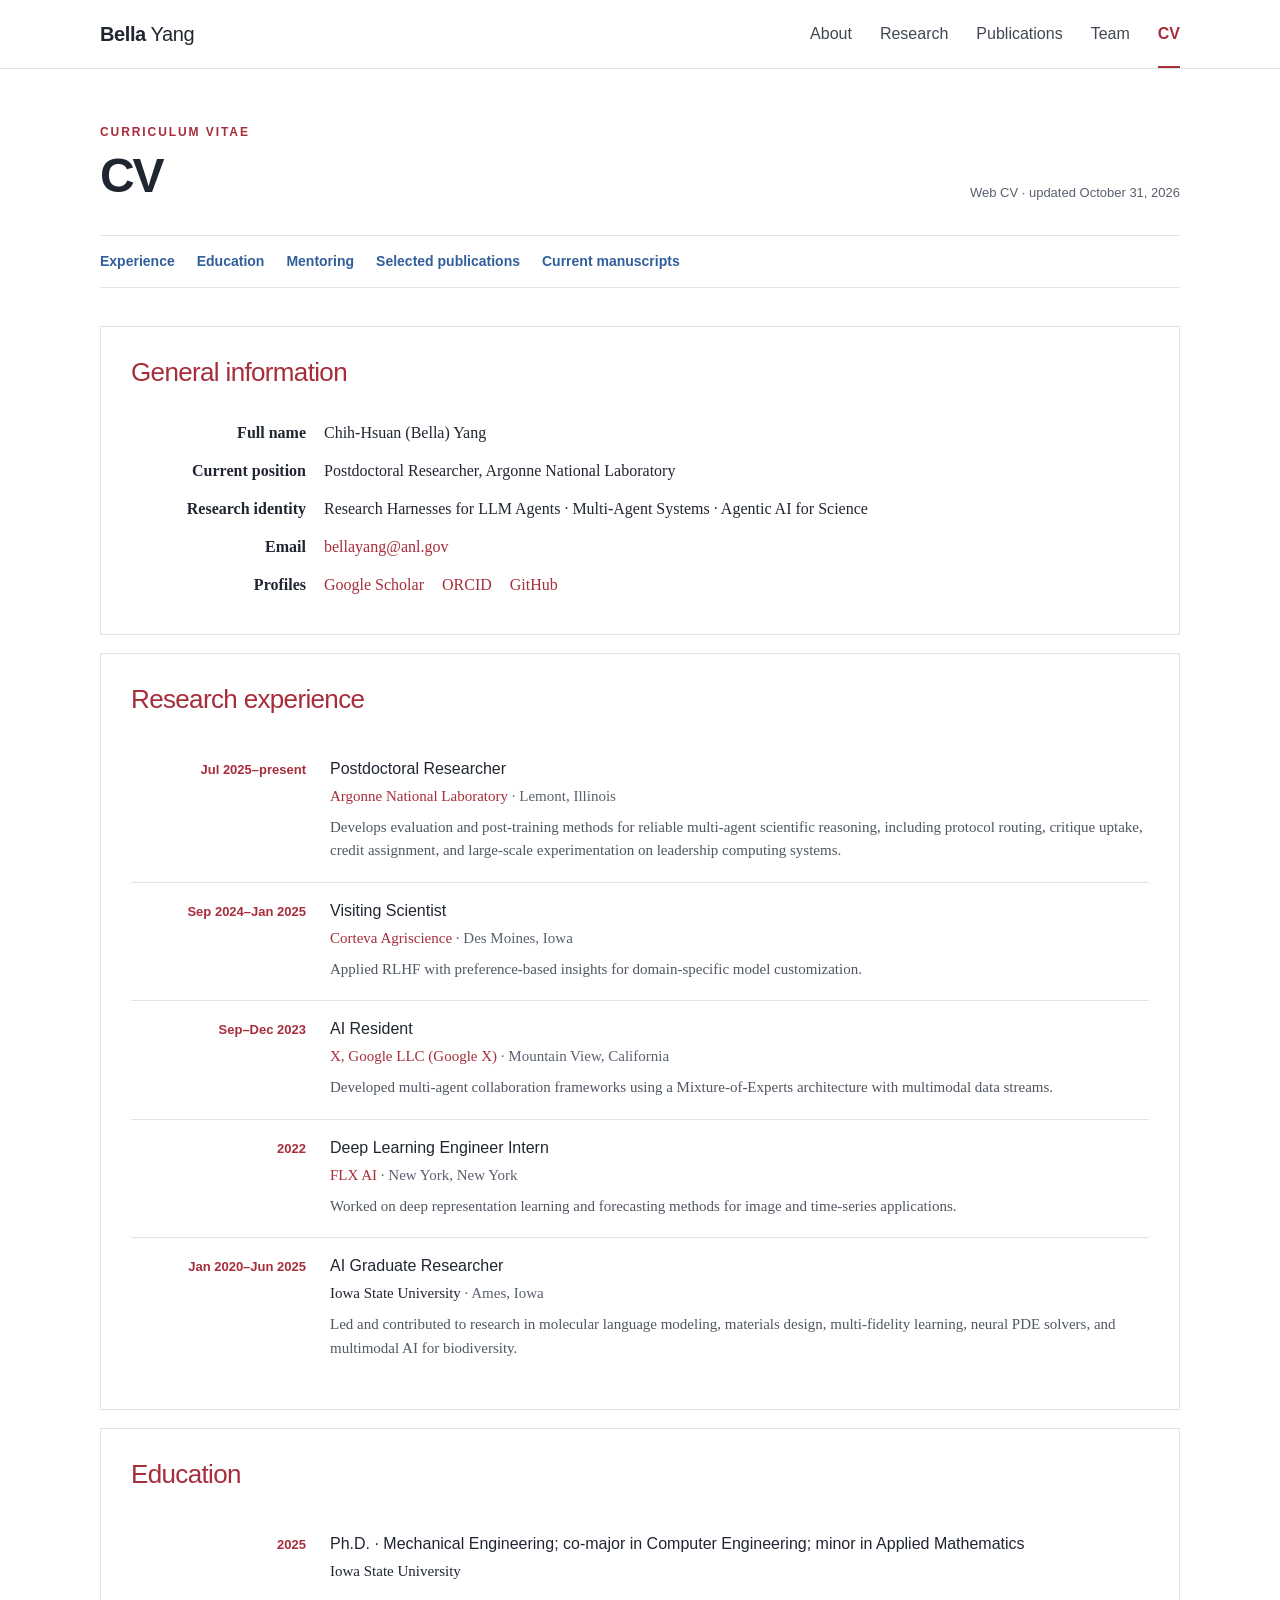
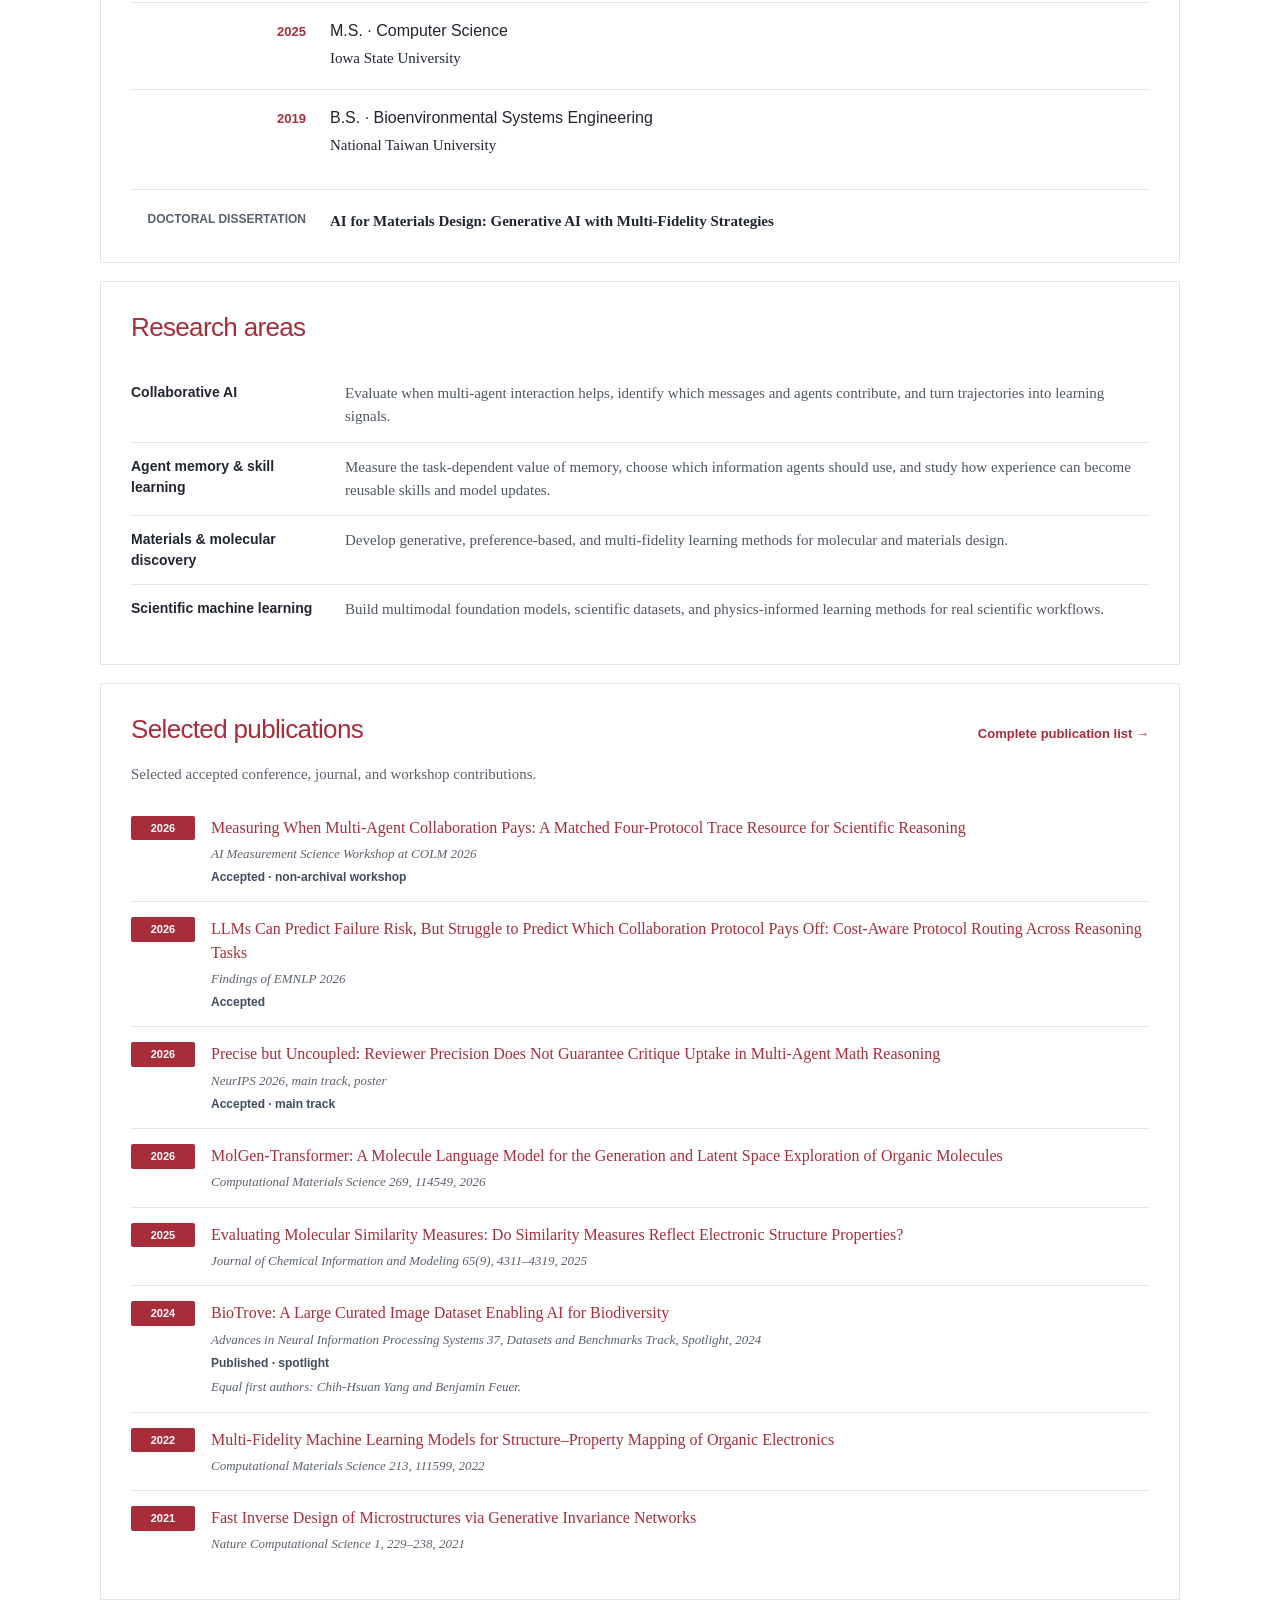
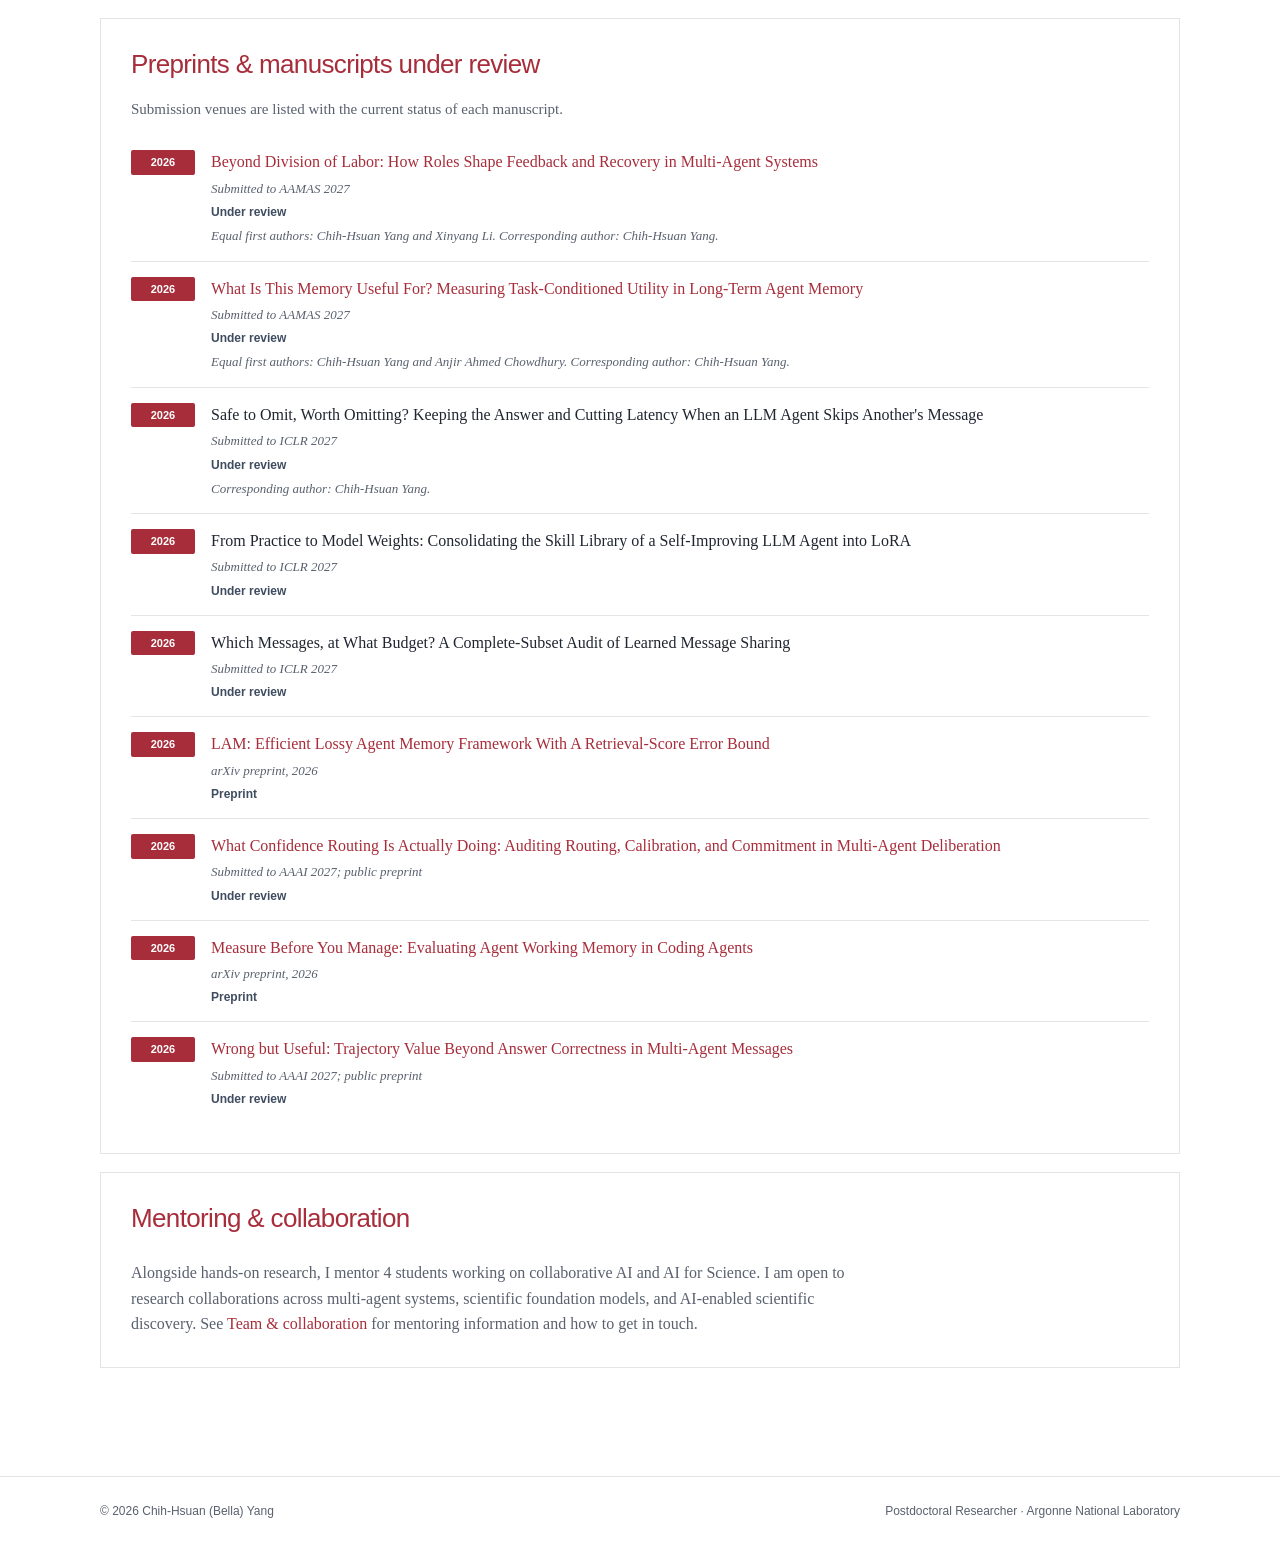
==== cv/index.html @ cc7b4452 "Publish consistent Bella Yang search identity and research summary" ====
<!DOCTYPE html><html lang="en"><head><meta charSet="utf-8"/><meta name="viewport" content="width=device-width, initial-scale=1"/><link rel="stylesheet" href="/assets/site.css"/><title>CV | Chih-Hsuan (Bella) Yang</title><meta name="description" content="Web CV for Chih-Hsuan (Bella) Yang, Postdoctoral Researcher at Argonne National Laboratory, including education, research experience, and publications."/><meta name="application-name" content="Bella Yang"/><meta name="keywords" content="Chih-Hsuan Bella Yang,Chih-Hsuan Yang,Bella Yang,Argonne National Laboratory,Argonne,multi-agent systems,AI for Science,agent evaluation,collaborative AI,AI for materials discovery,molecular language models,scientific machine learning,BioTrove,reinforcement learning"/><meta name="author" content="Chih-Hsuan (Bella) Yang"/><link rel="author" href="https://chihhsuan-yang.github.io"/><meta name="creator" content="Chih-Hsuan (Bella) Yang"/><meta name="publisher" content="Chih-Hsuan (Bella) Yang"/><meta name="category" content="Research"/><meta name="robots" content="index, follow"/><meta name="googlebot" content="index, follow, max-image-preview:large, max-snippet:-1, max-video-preview:-1"/><meta property="og:title" content="Bella Yang (Chih-Hsuan Yang) | Argonne National Laboratory"/><meta property="og:description" content="Bella Yang (Chih-Hsuan Yang): LLM-agent harnesses, multi-agent systems, and agentic AI for Science. Postdoctoral Researcher at Argonne National Laboratory. Publications, projects, and collaboration."/><meta property="og:url" content="https://chihhsuan-yang.github.io/cv/"/><meta property="og:site_name" content="Bella Yang"/><meta property="og:type" content="profile"/><meta property="og:locale" content="en_US"/><meta property="og:image" content="https://chihhsuan-yang.github.io/og.png"/><meta property="og:image:width" content="1200"/><meta property="og:image:height" content="630"/><meta property="og:image:alt" content="Chih-Hsuan (Bella) Yang, Argonne National Laboratory researcher"/><meta name="twitter:card" content="summary_large_image"/><meta name="twitter:title" content="Bella Yang (Chih-Hsuan Yang) | Argonne National Laboratory"/><meta name="twitter:description" content="Bella Yang (Chih-Hsuan Yang): LLM-agent harnesses, multi-agent systems, and agentic AI for Science. Postdoctoral Researcher at Argonne National Laboratory. Publications, projects, and collaboration."/><meta name="twitter:image" content="https://chihhsuan-yang.github.io/og.png"/><link rel="icon" href="/bella-yang-profile.jpg" sizes="600x600" type="image/jpeg"/><link rel="canonical" href="https://chihhsuan-yang.github.io/cv/"/><meta name="google-site-verification" content="qrDLqd50NeAtLPjh41xYGkPx66R3m0NOW2qwP1FVAsw"/>
</head><body><a class="skip-link" href="#main">Skip to content</a><header class="site-header"><div class="header-inner"><a href="/" class="site-name" aria-label="Bella Yang, homepage"><strong>Bella</strong> Yang</a><nav class="site-nav" aria-label="Main navigation"><a href="/">About</a><a href="/projects/">Research</a><a href="/publications/">Publications</a><a href="/team/">Team</a><a class="active" href="/cv/" aria-current="page">CV</a></nav></div><div class="accent-rule" aria-hidden="true"></div></header><main class="content-shell inner-page" id="main"><div class="page-title-row"><div><p class="page-eyebrow">Curriculum vitae</p><h1>CV</h1></div><p class="page-updated">Web CV · updated October 31, 2026</p></div><nav class="section-jump-links" aria-label="CV sections"><a href="#appointments">Experience</a><a href="#education">Education</a><a href="#mentoring-collaboration">Mentoring</a><a href="#selected-work">Selected publications</a><a href="#current-manuscripts">Current manuscripts</a></nav><section class="cv-card" aria-labelledby="general-information"><h2 id="general-information">General information</h2><dl class="info-table"><div><dt>Full name</dt><dd>Chih-Hsuan (Bella) Yang</dd></div><div><dt>Current position</dt><dd>Postdoctoral Researcher<!-- -->, <!-- -->Argonne National Laboratory</dd></div><div><dt>Research identity</dt><dd>Research Harnesses for LLM Agents · Multi-Agent Systems · Agentic AI for Science</dd></div><div><dt>Email</dt><dd><a href="mailto:bellayang@anl.gov">bellayang@anl.gov</a></dd></div><div><dt>Profiles</dt><dd class="inline-profile-links"><a href="https://scholar.google.com/citations?user=s7RDC3YAAAAJ" target="_blank" rel="me noreferrer">Google Scholar</a><a href="https://orcid.org/0000-0003-4841-1135" target="_blank" rel="me noreferrer">ORCID</a><a href="https://github.com/ChihHsuan-Yang" target="_blank" rel="me noreferrer">GitHub</a></dd></div></dl></section><section class="cv-card" aria-labelledby="appointments"><h2 id="appointments">Research experience</h2><ol class="cv-timeline"><li><div class="timeline-period">Jul 2025–present</div><div><h3>Postdoctoral Researcher</h3><p class="timeline-organization"><a href="https://intro-hpc-bootcamp.alcf.anl.gov/program/program-details/facilitators-and-speakers" target="_blank" rel="noreferrer">Argonne National Laboratory</a><span> · <!-- -->Lemont, Illinois</span></p><p>Develops evaluation and post-training methods for reliable multi-agent scientific reasoning, including protocol routing, critique uptake, credit assignment, and large-scale experimentation on leadership computing systems.</p></div></li><li><div class="timeline-period">Sep 2024–Jan 2025</div><div><h3>Visiting Scientist</h3><p class="timeline-organization"><a href="https://www.alcf.anl.gov/events/bridging-foundational-ai-cross-disciplinary-innovation-molecular-discovery-biodiversity" target="_blank" rel="noreferrer">Corteva Agriscience</a><span> · <!-- -->Des Moines, Iowa</span></p><p>Applied RLHF with preference-based insights for domain-specific model customization.</p></div></li><li><div class="timeline-period">Sep–Dec 2023</div><div><h3>AI Resident</h3><p class="timeline-organization"><a href="https://www.alcf.anl.gov/events/bridging-foundational-ai-cross-disciplinary-innovation-molecular-discovery-biodiversity" target="_blank" rel="noreferrer">X, Google LLC (Google X)</a><span> · <!-- -->Mountain View, California</span></p><p>Developed multi-agent collaboration frameworks using a Mixture-of-Experts architecture with multimodal data streams.</p></div></li><li><div class="timeline-period">2022</div><div><h3>Deep Learning Engineer Intern</h3><p class="timeline-organization"><a href="https://flxai.com/about-flx-ai/chih-hsuan-yang/" target="_blank" rel="noreferrer">FLX AI</a><span> · <!-- -->New York, New York</span></p><p>Worked on deep representation learning and forecasting methods for image and time-series applications.</p></div></li><li><div class="timeline-period">Jan 2020–Jun 2025</div><div><h3>AI Graduate Researcher</h3><p class="timeline-organization">Iowa State University<span> · <!-- -->Ames, Iowa</span></p><p>Led and contributed to research in molecular language modeling, materials design, multi-fidelity learning, neural PDE solvers, and multimodal AI for biodiversity.</p></div></li></ol></section><section class="cv-card" aria-labelledby="education"><h2 id="education">Education</h2><ol class="education-list"><li><span class="education-year">2025</span><div><h3>Ph.D.<!-- --> · <!-- -->Mechanical Engineering; co-major in Computer Engineering; minor in Applied Mathematics</h3><p>Iowa State University</p></div></li><li><span class="education-year">2025</span><div><h3>M.S.<!-- --> · <!-- -->Computer Science</h3><p>Iowa State University</p></div></li><li><span class="education-year">2019</span><div><h3>B.S.<!-- --> · <!-- -->Bioenvironmental Systems Engineering</h3><p>National Taiwan University</p></div></li></ol><div class="dissertation-note"><span>Doctoral dissertation</span><strong>AI for Materials Design: Generative AI with Multi-Fidelity Strategies</strong></div></section><section class="cv-card" aria-labelledby="research-areas"><h2 id="research-areas">Research areas</h2><ul class="cv-topic-list"><li><strong>Collaborative AI</strong><span>Evaluate when multi-agent interaction helps, identify which messages and agents contribute, and turn trajectories into learning signals.</span></li><li><strong>Agent memory &amp; skill learning</strong><span>Measure the task-dependent value of memory, choose which information agents should use, and study how experience can become reusable skills and model updates.</span></li><li><strong>Materials &amp; molecular discovery</strong><span>Develop generative, preference-based, and multi-fidelity learning methods for molecular and materials design.</span></li><li><strong>Scientific machine learning</strong><span>Build multimodal foundation models, scientific datasets, and physics-informed learning methods for real scientific workflows.</span></li></ul></section><section class="cv-card" aria-labelledby="selected-work"><div class="cv-heading-row"><h2 id="selected-work">Selected publications</h2><a href="/publications/">Complete publication list →</a></div><p class="cv-section-intro">Selected accepted conference, journal, and workshop contributions.</p><ol class="cv-publication-list"><li><span class="cv-year">2026</span><div><a href="https://openreview.net/forum?id=ofsAhzrSbg" target="_blank" rel="noreferrer">Measuring When Multi-Agent Collaboration Pays: A Matched Four-Protocol Trace Resource for Scientific Reasoning</a><span>AI Measurement Science Workshop at COLM 2026</span><span class="cv-publication-status">Accepted · non-archival workshop</span></div></li><li><span class="cv-year">2026</span><div><a href="https://aclanthology.org/2026.findings-emnlp.1275/" target="_blank" rel="noreferrer">LLMs Can Predict Failure Risk, But Struggle to Predict Which Collaboration Protocol Pays Off: Cost-Aware Protocol Routing Across Reasoning Tasks</a><span>Findings of EMNLP 2026</span><span class="cv-publication-status">Accepted</span></div></li><li><span class="cv-year">2026</span><div><a href="https://neurips.cc/virtual/2026/poster/152264" target="_blank" rel="noreferrer">Precise but Uncoupled: Reviewer Precision Does Not Guarantee Critique Uptake in Multi-Agent Math Reasoning</a><span>NeurIPS 2026, main track, poster</span><span class="cv-publication-status">Accepted · main track</span></div></li><li><span class="cv-year">2026</span><div><a href="https://doi.org/10.1016/j.commatsci.2026.114549" target="_blank" rel="noreferrer">MolGen-Transformer: A Molecule Language Model for the Generation and Latent Space Exploration of Organic Molecules</a><span>Computational Materials Science 269, 114549, 2026</span></div></li><li><span class="cv-year">2025</span><div><a href="https://doi.org/10.1021/acs.jcim.5c00175" target="_blank" rel="noreferrer">Evaluating Molecular Similarity Measures: Do Similarity Measures Reflect Electronic Structure Properties?</a><span>Journal of Chemical Information and Modeling 65(9), 4311–4319, 2025</span></div></li><li><span class="cv-year">2024</span><div><a href="https://proceedings.neurips.cc/paper_files/paper/2024/hash/b92854f80ba4feefb973959b259dbc2c-Abstract-Datasets_and_Benchmarks_Track.html" target="_blank" rel="noreferrer">BioTrove: A Large Curated Image Dataset Enabling AI for Biodiversity</a><span>Advances in Neural Information Processing Systems 37, Datasets and Benchmarks Track, Spotlight, 2024</span><span class="cv-publication-status">Published · spotlight</span><span>Equal first authors: Chih-Hsuan Yang and Benjamin Feuer.</span></div></li><li><span class="cv-year">2022</span><div><a href="https://doi.org/10.1016/j.commatsci.2022.111599" target="_blank" rel="noreferrer">Multi-Fidelity Machine Learning Models for Structure–Property Mapping of Organic Electronics</a><span>Computational Materials Science 213, 111599, 2022</span></div></li><li><span class="cv-year">2021</span><div><a href="https://doi.org/10.1038/s43588-021-00045-8" target="_blank" rel="noreferrer">Fast Inverse Design of Microstructures via Generative Invariance Networks</a><span>Nature Computational Science 1, 229–238, 2021</span></div></li></ol></section><section class="cv-card" aria-labelledby="current-manuscripts"><h2 id="current-manuscripts">Preprints &amp; manuscripts under review</h2><p class="cv-section-intro">Submission venues are listed with the current status of each manuscript.</p><ol class="cv-publication-list"><li><span class="cv-year">2026</span><div><a href="https://chihhsuan-yang.github.io/AAMAS2027-AgentProtocols/" target="_blank" rel="noreferrer">Beyond Division of Labor: How Roles Shape Feedback and Recovery in Multi-Agent Systems</a><span>Submitted to AAMAS 2027</span><span class="cv-publication-status">Under review</span><span>Equal first authors: Chih-Hsuan Yang and Xinyang Li. Corresponding author: Chih-Hsuan Yang.</span></div></li><li><span class="cv-year">2026</span><div><a href="https://chihhsuan-yang.github.io/AAMAS2027-ConditionalMemory/" target="_blank" rel="noreferrer">What Is This Memory Useful For? Measuring Task-Conditioned Utility in Long-Term Agent Memory</a><span>Submitted to AAMAS 2027</span><span class="cv-publication-status">Under review</span><span>Equal first authors: Chih-Hsuan Yang and Anjir Ahmed Chowdhury. Corresponding author: Chih-Hsuan Yang.</span></div></li><li><span class="cv-year">2026</span><div><p class="cv-publication-title">Safe to Omit, Worth Omitting? Keeping the Answer and Cutting Latency When an LLM Agent Skips Another&#x27;s Message</p><span>Submitted to ICLR 2027</span><span class="cv-publication-status">Under review</span><span>Corresponding author: Chih-Hsuan Yang.</span></div></li><li><span class="cv-year">2026</span><div><p class="cv-publication-title">From Practice to Model Weights: Consolidating the Skill Library of a Self-Improving LLM Agent into LoRA</p><span>Submitted to ICLR 2027</span><span class="cv-publication-status">Under review</span></div></li><li><span class="cv-year">2026</span><div><p class="cv-publication-title">Which Messages, at What Budget? A Complete-Subset Audit of Learned Message Sharing</p><span>Submitted to ICLR 2027</span><span class="cv-publication-status">Under review</span></div></li><li><span class="cv-year">2026</span><div><a href="https://arxiv.org/abs/2609.32256" target="_blank" rel="noreferrer">LAM: Efficient Lossy Agent Memory Framework With A Retrieval-Score Error Bound</a><span>arXiv preprint, 2026</span><span class="cv-publication-status">Preprint</span></div></li><li><span class="cv-year">2026</span><div><a href="https://arxiv.org/abs/2609.27822" target="_blank" rel="noreferrer">What Confidence Routing Is Actually Doing: Auditing Routing, Calibration, and Commitment in Multi-Agent Deliberation</a><span>Submitted to AAAI 2027; public preprint</span><span class="cv-publication-status">Under review</span></div></li><li><span class="cv-year">2026</span><div><a href="https://arxiv.org/abs/2608.31057" target="_blank" rel="noreferrer">Measure Before You Manage: Evaluating Agent Working Memory in Coding Agents</a><span>arXiv preprint, 2026</span><span class="cv-publication-status">Preprint</span></div></li><li><span class="cv-year">2026</span><div><a href="https://chihhsuan-yang.github.io/AAAI_Wrong-but-Useful/" target="_blank" rel="noreferrer">Wrong but Useful: Trajectory Value Beyond Answer Correctness in Multi-Agent Messages</a><span>Submitted to AAAI 2027; public preprint</span><span class="cv-publication-status">Under review</span></div></li></ol></section><section class="cv-card cv-note" aria-labelledby="mentoring-collaboration"><h2 id="mentoring-collaboration">Mentoring &amp; collaboration</h2><p>Alongside hands-on research, I mentor <!-- -->4<!-- --> students working on collaborative AI and AI for Science. I am open to research collaborations across multi-agent systems, scientific foundation models, and AI-enabled scientific discovery. See <a href="/team/">Team &amp; collaboration</a> for mentoring information and how to get in touch.</p></section></main><footer class="site-footer"><div class="footer-inner"><span>© 2026 <!-- -->Chih-Hsuan (Bella) Yang</span><span>Postdoctoral Researcher<!-- --> · <!-- -->Argonne National Laboratory</span></div></footer></body></html>
---- assets/site.css ----
/*! tailwindcss v4.2.1 | MIT License | https://tailwindcss.com */
@layer properties{@supports (((-webkit-hyphens:none)) and (not (margin-trim:inline))) or ((-moz-orient:inline) and (not (color:rgb(from red r g b)))){*,:before,:after{--tw-rotate-x:initial;--tw-rotate-y:initial;--tw-rotate-z:initial;--tw-skew-x:initial;--tw-skew-y:initial}::backdrop{--tw-rotate-x:initial;--tw-rotate-y:initial;--tw-rotate-z:initial;--tw-skew-x:initial;--tw-skew-y:initial}}}@layer theme{:root,:host{--font-sans:ui-sans-serif, system-ui, sans-serif, "Apple Color Emoji", "Segoe UI Emoji", "Segoe UI Symbol", "Noto Color Emoji";--font-mono:ui-monospace, SFMono-Regular, Menlo, Monaco, Consolas, "Liberation Mono", "Courier New", monospace;--spacing:.25rem;--default-font-family:var(--font-sans);--default-mono-font-family:var(--font-mono)}}@layer base{*,:after,:before{box-sizing:border-box;border:0 solid;margin:0;padding:0}::backdrop{box-sizing:border-box;border:0 solid;margin:0;padding:0}::file-selector-button{box-sizing:border-box;border:0 solid;margin:0;padding:0}html,:host{-webkit-text-size-adjust:100%;tab-size:4;line-height:1.5;font-family:var(--default-font-family,ui-sans-serif, system-ui, sans-serif, "Apple Color Emoji", "Segoe UI Emoji", "Segoe UI Symbol", "Noto Color Emoji");font-feature-settings:var(--default-font-feature-settings,normal);font-variation-settings:var(--default-font-variation-settings,normal);-webkit-tap-highlight-color:transparent}hr{height:0;color:inherit;border-top-width:1px}abbr:where([title]){-webkit-text-decoration:underline dotted;text-decoration:underline dotted}h1,h2,h3,h4,h5,h6{font-size:inherit;font-weight:inherit}a{color:inherit;-webkit-text-decoration:inherit;-webkit-text-decoration:inherit;-webkit-text-decoration:inherit;-webkit-text-decoration:inherit;text-decoration:inherit}b,strong{font-weight:bolder}code,kbd,samp,pre{font-family:var(--default-mono-font-family,ui-monospace, SFMono-Regular, Menlo, Monaco, Consolas, "Liberation Mono", "Courier New", monospace);font-feature-settings:var(--default-mono-font-feature-settings,normal);font-variation-settings:var(--default-mono-font-variation-settings,normal);font-size:1em}small{font-size:80%}sub,sup{vertical-align:baseline;font-size:75%;line-height:0;position:relative}sub{bottom:-.25em}sup{top:-.5em}table{text-indent:0;border-color:inherit;border-collapse:collapse}:-moz-focusring{outline:auto}progress{vertical-align:baseline}summary{display:list-item}ol,ul,menu{list-style:none}img,svg,video,canvas,audio,iframe,embed,object{vertical-align:middle;display:block}img,video{max-width:100%;height:auto}button,input,select,optgroup,textarea{font:inherit;font-feature-settings:inherit;font-variation-settings:inherit;letter-spacing:inherit;color:inherit;opacity:1;background-color:#0000;border-radius:0}::file-selector-button{font:inherit;font-feature-settings:inherit;font-variation-settings:inherit;letter-spacing:inherit;color:inherit;opacity:1;background-color:#0000;border-radius:0}:where(select:is([multiple],[size])) optgroup{font-weight:bolder}:where(select:is([multiple],[size])) optgroup option{padding-inline-start:20px}::file-selector-button{margin-inline-end:4px}::placeholder{opacity:1}@supports (not ((-webkit-appearance:-apple-pay-button))) or (contain-intrinsic-size:1px){::placeholder{color:currentColor}@supports (color:color-mix(in lab, red, red)){::placeholder{color:color-mix(in oklab, currentcolor 50%, transparent)}}}textarea{resize:vertical}::-webkit-search-decoration{-webkit-appearance:none}::-webkit-date-and-time-value{min-height:1lh;text-align:inherit}::-webkit-datetime-edit{display:inline-flex}::-webkit-datetime-edit-fields-wrapper{padding:0}::-webkit-datetime-edit{padding-block:0}::-webkit-datetime-edit-year-field{padding-block:0}::-webkit-datetime-edit-month-field{padding-block:0}::-webkit-datetime-edit-day-field{padding-block:0}::-webkit-datetime-edit-hour-field{padding-block:0}::-webkit-datetime-edit-minute-field{padding-block:0}::-webkit-datetime-edit-second-field{padding-block:0}::-webkit-datetime-edit-millisecond-field{padding-block:0}::-webkit-datetime-edit-meridiem-field{padding-block:0}::-webkit-calendar-picker-indicator{line-height:1}:-moz-ui-invalid{box-shadow:none}button,input:where([type=button],[type=reset],[type=submit]){-webkit-appearance:button;appearance:button}::file-selector-button{-webkit-appearance:button;appearance:button}::-webkit-inner-spin-button{height:auto}::-webkit-outer-spin-button{height:auto}[hidden]:where(:not([hidden=until-found])){display:none!important}}@layer components;@layer utilities{.visible{visibility:visible}.absolute{position:absolute}.static{position:static}.start{inset-inline-start:var(--spacing)}.table{display:table}.transform{transform:var(--tw-rotate-x,) var(--tw-rotate-y,) var(--tw-rotate-z,) var(--tw-skew-x,) var(--tw-skew-y,)}}:root{--background:#fff;--surface:#fff;--ink:#202631;--muted:#59616e;--accent:#a72d3a;--accent-dark:#81222d;--soft-accent:#f5e9ea;--line:#e3e4e6;--soft:#f4f5f6;--blue:#315f9b;--shadow:0 3px 14px #1c232c17;--content:min(1080px, calc(100vw - 64px))}*{box-sizing:border-box}html{scroll-behavior:smooth;min-height:100%;scroll-padding-top:96px}body{background:var(--background);min-height:100%;color:var(--ink);-webkit-font-smoothing:antialiased;margin:0;font-family:Inter,ui-sans-serif,-apple-system,BlinkMacSystemFont,Segoe UI,sans-serif}body::selection{background:var(--soft-accent);color:var(--accent-dark)}a{color:inherit;text-decoration:none}a:focus-visible{outline:2px solid var(--accent);outline-offset:4px}.skip-link{z-index:100;background:var(--ink);color:#fff;padding:9px 13px;position:fixed;top:8px;left:8px;transform:translateY(-150%)}.skip-link:focus{transform:translateY(0)}.content-shell,.header-inner,.footer-inner{width:var(--content);margin-left:auto;margin-right:auto}.site-header{z-index:40;border-bottom:1px solid var(--line);-webkit-backdrop-filter:blur(14px);backdrop-filter:blur(14px);background:#fffffff5;position:sticky;top:0}.header-inner{justify-content:space-between;align-items:center;gap:30px;min-height:68px;display:flex}.site-name{letter-spacing:-.02em;flex:none;font-size:20px}.site-name strong{font-weight:800}.site-nav{align-self:stretch;align-items:stretch;gap:28px;display:flex}.site-nav a{color:#414752;align-items:center;font-family:inherit;font-size:16px;display:flex;position:relative}.site-nav a:after{background:var(--accent);content:"";height:2px;transition:transform .16s;position:absolute;bottom:0;left:0;right:0;transform:scaleX(0)}.site-nav a:hover,.site-nav a.active{color:var(--accent)}.site-nav a.active{font-weight:700}.site-nav a:hover:after,.site-nav a.active:after{transform:scaleX(1)}.accent-rule{display:none}.about-page{padding-top:44px;padding-bottom:90px}.profile-intro{text-align:center;flex-direction:column;align-items:center;display:flex}.profile-photo{object-fit:cover;object-position:50% 56%;border:7px solid #fff;border-radius:50%;width:250px;height:250px;box-shadow:0 2px 13px #1c232c2e}.profile-intro h1{letter-spacing:-.045em;margin:24px 0 0;font-size:clamp(34px,5vw,50px);font-weight:780;line-height:1.05}.profile-role{color:var(--muted);letter-spacing:.02em;margin:17px 0 0;font-size:17px}.profile-role a{color:var(--blue);font-weight:650}.profile-role a:hover{color:var(--accent);text-decoration:underline}.profile-field{color:var(--muted);margin:6px 0 0;font-size:17px}.profile-links{flex-wrap:wrap;justify-content:center;gap:9px;margin-top:22px;display:flex}.profile-links a,.project-links a,.publication-actions a{color:var(--blue);background:#fff;border:1px solid #cfd2d6;border-radius:3px;padding:6px 10px;font-size:12px;font-weight:700;transition:border-color .16s,background .16s,color .16s}.profile-links a:hover,.project-links a:hover,.publication-actions a:hover{border-color:var(--accent);background:var(--accent);color:#fff}.academic-prose{max-width:820px;margin:48px auto 0;font-family:Georgia,Times New Roman,serif;font-size:18px;line-height:1.68}.academic-prose h2,.home-section h2{letter-spacing:-.025em;margin:0 0 18px;font-family:Inter,ui-sans-serif,sans-serif;font-size:27px;font-weight:450}.academic-prose p{text-align:justify;margin:0 0 18px}.academic-prose a,.section-link,.cv-card a{color:var(--accent)}.academic-prose a:hover,.section-link:hover,.cv-card a:hover{text-decoration:underline}.home-section{max-width:820px;margin:58px auto 0}.selected-work-grid{grid-template-columns:repeat(3,minmax(0,1fr));gap:16px;margin-top:22px;display:grid}.selected-work-card{border:1px solid var(--line);border-top:2px solid var(--accent);background:var(--surface);border-radius:3px;flex-direction:column;padding:20px;display:flex}.selected-work-card .selected-work-status{color:var(--accent-dark);margin:0 0 12px;font-size:12px;font-weight:750;line-height:1.5}.selected-work-card h3{letter-spacing:-.02em;margin:0 0 12px;font-size:20px;font-weight:550;line-height:1.3}.selected-work-card>p:not(.selected-work-status){color:var(--muted);margin:0 0 20px;font-family:Georgia,Times New Roman,serif;font-size:15px;line-height:1.55}.selected-work-card>.section-link{align-self:flex-start;margin-top:auto}.section-title-row{border-bottom:1px solid var(--line);justify-content:space-between;align-items:baseline;gap:22px;display:flex}.section-title-row h2{margin-bottom:12px}.section-link{flex:none;font-size:13px;font-weight:700}.focus-list{gap:0;display:grid}.focus-item{border-bottom:1px solid var(--line);grid-template-columns:54px 1fr;gap:20px;padding:24px 0;display:grid}.focus-number{color:var(--accent);font-family:Georgia,Times New Roman,serif;font-size:14px;font-style:italic}.focus-item h3{margin:0 0 8px;font-size:18px;font-weight:700}.focus-item p{color:var(--muted);margin:0;font-family:Georgia,Times New Roman,serif;font-size:16px;line-height:1.55}.news-list article{border-bottom:1px solid var(--line);grid-template-columns:104px 1fr;gap:24px;padding:18px 0;display:grid}.news-list time{color:var(--accent);font-size:13px;font-weight:700}.news-list p{margin:0;font-family:Georgia,Times New Roman,serif;font-size:16px;line-height:1.55}.path-grid{border:1px solid var(--line);background:var(--line);grid-template-columns:repeat(3,1fr);gap:1px;margin-top:20px;display:grid}.path-grid article{background:#fff;min-height:142px;padding:20px}.path-grid time{color:var(--accent);font-size:11px;font-weight:800}.path-grid h3{margin:22px 0 5px;font-size:16px}.path-grid p,.education-summary{color:var(--muted);margin:0;font-family:Georgia,Times New Roman,serif;font-size:14px;line-height:1.5}.education-summary{border:1px solid var(--line);border-top:0;padding:16px 18px}.collaboration-callout{border-left:4px solid var(--accent);background:var(--soft);padding:26px 30px}.collaboration-callout h2{margin-bottom:12px}.collaboration-callout>p:not(.page-eyebrow){color:#424a55;margin:0;font-family:Georgia,Times New Roman,serif;font-size:16px;line-height:1.6}.collaboration-callout>a{color:var(--accent);margin-top:16px;font-size:13px;font-weight:750;display:inline-block}.inner-page{min-height:calc(100vh - 150px);padding-top:44px;padding-bottom:90px}.page-header{max-width:780px;margin-bottom:42px}.page-eyebrow{color:var(--accent);letter-spacing:.16em;text-transform:uppercase;margin:0 0 9px;font-size:12px;font-weight:800}.page-header h1,.page-title-row h1{letter-spacing:-.045em;margin:0;font-size:clamp(42px,6vw,60px);font-weight:350;line-height:1}.page-header>p:not(.page-eyebrow):not(.page-updated){color:#4d5561;max-width:720px;margin:22px 0 0;font-family:Georgia,Times New Roman,serif;font-size:18px;line-height:1.62}.page-updated{color:var(--muted);margin:18px 0 0;font-size:13px;line-height:1.5}.section-jump-links{border-top:1px solid var(--line);border-bottom:1px solid var(--line);flex-wrap:wrap;gap:10px 22px;margin:0 0 38px;padding:15px 0;display:flex}.section-jump-links a{color:var(--blue);font-size:14px;font-weight:650;line-height:1.5}.section-jump-links a:hover{color:var(--accent);text-decoration:underline}.section-jump-links a span{color:var(--muted);margin-left:4px;font-size:12px;font-weight:500}.page-title-row{justify-content:space-between;align-items:end;gap:24px;margin-bottom:32px;display:flex}.download-placeholder{color:var(--muted);border:1px dashed #c9cbd0;border-radius:4px;padding:10px 12px;font-size:12px}.page-profile-links{gap:18px;margin-top:19px;font-size:13px;font-weight:700;display:flex}.page-profile-links a{color:var(--accent)}.cv-card{border:1px solid var(--line);background:var(--surface);box-shadow:var(--shadow);border-radius:5px;margin-bottom:18px;padding:26px 30px 30px}.cv-card h2{color:var(--accent);letter-spacing:-.025em;margin:0 0 22px;font-size:26px;font-weight:430}.info-table{margin:0}.info-table>div{grid-template-columns:175px 1fr;gap:18px;padding:7px 0;display:grid}.info-table dt{text-align:right;font-family:Georgia,Times New Roman,serif;font-weight:700}.info-table dd{margin:0;font-family:Georgia,Times New Roman,serif}.inline-profile-links{flex-wrap:wrap;gap:6px 18px;display:flex}.cv-timeline,.education-list{margin:0;padding:0;list-style:none}.cv-timeline li,.education-list li{border-top:1px solid var(--line);grid-template-columns:175px 1fr;gap:24px;padding:19px 0;display:grid}.cv-timeline li:first-child,.education-list li:first-child{border-top:0}.timeline-period,.education-year{color:var(--accent);text-align:right;font-size:13px;font-weight:800}.cv-timeline h3,.education-list h3{margin:-3px 0 4px;font-size:16px}.cv-timeline p,.education-list p{color:#4f5762;margin:8px 0 0;font-family:Georgia,Times New Roman,serif;font-size:15px;line-height:1.55}.cv-timeline .timeline-organization,.education-list p{color:var(--ink);margin-top:0}.timeline-organization span{color:var(--muted)}.dissertation-note{border-top:1px solid var(--line);grid-template-columns:175px 1fr;gap:24px;margin-top:12px;padding-top:20px;display:grid}.dissertation-note span{color:var(--muted);text-align:right;text-transform:uppercase;font-size:12px;font-weight:800}.dissertation-note strong{font-family:Georgia,Times New Roman,serif;font-size:15px;font-weight:600;line-height:1.5}.cv-heading-row{justify-content:space-between;align-items:baseline;gap:20px;display:flex}.cv-heading-row>a{flex:none;font-size:13px;font-weight:700}.cv-topic-list,.cv-publication-list{margin:0;padding:0;list-style:none}.cv-topic-list li{border-top:1px solid var(--line);grid-template-columns:190px 1fr;gap:24px;padding:13px 0;display:grid}.cv-topic-list li:first-child{border-top:0}.cv-topic-list strong{font-size:14px}.cv-topic-list span{color:#4f5762;font-family:Georgia,Times New Roman,serif;font-size:15px;line-height:1.55}.cv-publication-list li{border-top:1px solid var(--line);grid-template-columns:64px 1fr;gap:16px;padding:15px 0;display:grid}.cv-publication-list li:first-child{border-top:0}.cv-year{background:var(--accent);color:#fff;text-align:center;border-radius:2px;align-self:start;padding:4px 7px;font-size:11px;font-weight:800}.cv-publication-list a,.cv-publication-title{margin:0;font-family:Georgia,Times New Roman,serif;font-size:16px;line-height:1.45;display:block}.cv-publication-list div>span{color:var(--muted);margin-top:5px;font-family:Georgia,Times New Roman,serif;font-size:13px;font-style:italic;display:block}.cv-publication-list div>.cv-publication-status{color:#3f4c60;font-family:Inter,ui-sans-serif,sans-serif;font-size:12px;font-style:normal;font-weight:700}.cv-section-intro{color:var(--muted);margin:-8px 0 15px;font-family:Georgia,Times New Roman,serif;font-size:15px;line-height:1.5}.cv-note p{max-width:720px;color:var(--muted);margin:0;font-family:Georgia,Times New Roman,serif;line-height:1.6}.map-earlier-work{border-top:1px solid #d6d8dc;flex-wrap:wrap;align-items:center;gap:8px;margin-top:18px;padding-top:18px;display:flex}.map-earlier-work span{color:var(--muted);letter-spacing:.09em;text-transform:uppercase;margin-right:6px;font-size:12px;font-weight:800}.map-earlier-work a{border:1px solid var(--line);color:#404852;background:#fff;border-radius:3px;padding:7px 9px;font-size:12px}.map-earlier-work a:hover{border-color:var(--accent);color:var(--accent)}.research-map{border:1px solid var(--line);background:linear-gradient(135deg, #315f9b0f, transparent 56%), var(--soft);border-radius:7px;margin:36px 0 62px;padding:28px}.map-heading-row{justify-content:space-between;align-items:end;gap:30px;margin-bottom:25px;display:flex}.map-heading-row span{color:var(--blue);letter-spacing:.15em;text-transform:uppercase;font-size:12px;font-weight:800}.map-heading-row h2{margin:6px 0 0;font-size:24px;font-weight:450}.map-heading-row p{color:var(--muted);margin:0 0 4px;font-size:13px}.map-root{background:#fff;border:1px solid #a72d3a59;border-radius:6px;flex-direction:column;justify-content:center;align-items:center;max-width:480px;min-height:72px;margin:0 auto 24px;display:flex}.map-root small{color:var(--accent);letter-spacing:.1em;text-transform:uppercase;font-size:12px;font-weight:800}.map-root strong{margin-top:7px;font-size:17px}.map-branches{grid-template-columns:repeat(3,1fr);gap:12px;padding-top:18px;display:grid;position:relative}.map-branches:before{content:"";background:#d6d8dc;height:1px;position:absolute;top:0;left:14%;right:14%}.map-branches>div{border:1px solid var(--line);border-top:3px solid var(--blue);background:#fff;border-radius:5px;min-height:130px;padding:14px}.map-branches>div:nth-child(2){border-top-color:#7c4aa8}.map-branches>div:nth-child(3){border-top-color:#d27a20}.map-branches h3{letter-spacing:.07em;text-transform:uppercase;margin:0 0 9px;font-size:12px}.map-branches a{border:1px solid var(--line);color:#404852;border-radius:3px;margin-top:7px;padding:8px;font-size:13px;line-height:1.4;display:block}.map-branches a:hover{border-color:var(--accent);color:var(--accent)}.project-list{border-top:1px solid var(--line)}.project-era+.project-era{margin-top:74px}.project-era-heading{margin-bottom:18px}.project-era-heading h2{letter-spacing:-.03em;margin:0;font-size:31px;font-weight:430}.project-section{border-bottom:1px solid var(--line);grid-template-columns:120px 1fr;gap:38px;padding:52px 0;display:grid}.project-index{flex-direction:column;align-items:flex-start;display:flex}.project-index span{color:var(--accent);font-family:Georgia,Times New Roman,serif;font-size:28px;font-style:italic}.project-index small{color:var(--muted);letter-spacing:.1em;text-transform:uppercase;margin-top:7px;font-size:12px;font-weight:800}.project-subtitle{color:var(--accent);margin:0 0 8px;font-size:13px;font-weight:700}.project-status{color:#344d70;background:#f0f4f9;border:1px solid #d4dce7;border-radius:3px;margin-top:13px;padding:5px 9px;font-size:12px;font-weight:650;line-height:1.4;display:inline-block}.project-copy h3{letter-spacing:-.035em;margin:0;font-size:clamp(28px,4vw,38px);font-weight:420}.project-copy>p:not(.project-subtitle){color:#424a55;max-width:730px;margin:18px 0 0;font-family:Georgia,Times New Roman,serif;font-size:17px;line-height:1.62}.project-tags{flex-wrap:wrap;gap:7px;margin:22px 0 0;padding:0;list-style:none;display:flex}.project-tags li{background:var(--soft);color:var(--muted);border-radius:999px;padding:5px 9px;font-size:12px;font-weight:700}.project-links,.publication-actions{flex-wrap:wrap;gap:7px;margin-top:22px;display:flex}.publication-page-header{margin-bottom:38px}.publication-section+.publication-section{margin-top:56px}.publication-section-header{margin-bottom:24px}.publication-section-header h2{letter-spacing:-.025em;margin:0;font-size:27px;font-weight:450}.publication-section-header p{max-width:740px;color:var(--muted);margin:10px 0 0;font-family:Georgia,Times New Roman,serif;font-size:16px;line-height:1.55}.publication-groups{border-top:1px solid var(--ink)}.publication-group{border-bottom:1px solid var(--line);grid-template-columns:100px 1fr;gap:34px;padding:38px 0 6px;display:grid}.publication-year-heading{color:var(--accent);margin:0;font-family:Georgia,Times New Roman,serif;font-size:22px;font-style:italic;font-weight:400}.publication-entry{grid-template-columns:78px 1fr;gap:24px;padding:0 0 38px;display:grid}.venue-column{flex-direction:column;align-items:flex-start;gap:8px;display:flex}.venue-badge{background:var(--accent);color:#fff;text-align:center;border-radius:2px;min-width:62px;padding:4px 7px;font-family:Georgia,Times New Roman,serif;font-size:12px;font-weight:700;box-shadow:0 2px 5px #1c232c2e}.publication-year{color:var(--muted);padding-left:8px;font-size:12px}.publication-details h3{letter-spacing:-.015em;margin:-3px 0 8px;font-size:19px;font-weight:500;line-height:1.4}.publication-details h3 a:hover{color:var(--accent)}.author-list,.venue-line,.publication-summary{margin:0;font-family:Georgia,Times New Roman,serif}.author-list{font-size:15px;line-height:1.5}.venue-line{margin-top:5px;font-size:15px;font-style:italic;line-height:1.45}.publication-summary{color:var(--muted);margin-top:10px;font-size:15px;line-height:1.52}.publication-status{color:#344d70;margin:10px 0 0;font-size:13px;font-weight:700;line-height:1.45}.publication-contribution,.publication-note{color:var(--muted);margin:7px 0 0;font-family:Georgia,Times New Roman,serif;font-size:14px;line-height:1.5}.publication-contribution{color:#414a57}.publication-actions{margin-top:13px}.publication-actions a{color:var(--blue);background:#fff;border:1px solid #cbd3de;border-radius:2px;padding:5px 9px;font-family:Georgia,Times New Roman,serif;font-size:13px;font-weight:600}.site-footer{border-top:1px solid var(--line);background:#fff}.footer-inner{min-height:68px;color:var(--muted);justify-content:space-between;align-items:center;gap:24px;font-family:Georgia,Times New Roman,serif;font-size:12px;display:flex}@media (max-width:720px){:root{--content:min(100% - 28px, 600px)}html{scroll-padding-top:118px}.header-inner{flex-direction:column;justify-content:center;align-items:flex-start;gap:12px;min-height:102px;padding:12px 0 10px}.site-nav{justify-content:space-between;align-self:auto;gap:0;width:100%}.site-nav a{padding:6px 0;font-size:14px}.accent-rule{background:var(--accent)}.about-page,.inner-page{padding-top:32px;padding-bottom:64px}.profile-photo{width:210px;height:210px}.academic-prose{margin-top:40px;font-size:17px}.academic-prose p{text-align:left}.page-title-row{flex-direction:column;align-items:flex-start}.info-table>div,.cv-topic-list li,.cv-timeline li,.education-list li,.dissertation-note{grid-template-columns:1fr;gap:5px}.info-table dt,.timeline-period,.education-year,.dissertation-note span{text-align:left}.path-grid,.selected-work-grid{grid-template-columns:1fr}.cv-card{padding:22px 20px 24px}.map-heading-row{flex-direction:column;align-items:flex-start;gap:8px}.map-branches{grid-template-columns:1fr}.map-branches:before{display:none}.project-section,.publication-group{grid-template-columns:1fr;gap:18px}.project-section{padding:38px 0}.project-index{flex-direction:row;align-items:baseline;gap:12px}.publication-entry{grid-template-columns:62px 1fr;gap:15px}.publication-year-heading{border-bottom:1px solid var(--line);padding-bottom:4px}.footer-inner{flex-direction:column;justify-content:center;align-items:flex-start;gap:5px;padding:16px 0}}@media (max-width:440px){.site-name{font-size:18px}.site-nav a{font-size:13px}.profile-photo{width:190px;height:190px}.profile-intro h1{font-size:35px}.section-title-row{flex-direction:column;align-items:flex-start;gap:0;padding-bottom:10px}.focus-item{grid-template-columns:34px 1fr;gap:12px}.news-list article{grid-template-columns:1fr;gap:6px}.research-map{padding:20px 16px}.publication-entry{grid-template-columns:1fr}.venue-column{flex-direction:row;align-items:center}}@media (prefers-reduced-motion:reduce){html{scroll-behavior:auto}*,:before,:after{transition-duration:.01ms!important}}.portfolio-home{padding-top:62px;padding-bottom:80px}.identity-grid{grid-template-columns:230px minmax(0,1fr);align-items:start;gap:48px;display:grid}.identity-portrait img{border-radius:10px;width:100%;height:auto;display:block}.identity-portrait span{color:var(--muted);text-align:center;margin-top:15px;font-size:11px;display:block}.identity-copy .page-eyebrow{letter-spacing:.11em;margin-top:2px;font-size:10px}.identity-copy h1{letter-spacing:-.045em;margin:10px 0 18px;font-size:clamp(32px,3.6vw,43px);font-weight:650;line-height:1.16}.identity-copy h1 span{font-weight:400}.identity-copy p:not(.page-eyebrow){color:#4d5561;margin:12px 0 0;font-size:15px;line-height:1.75}.identity-copy p.identity-mission{color:var(--ink);letter-spacing:-.02em;font-size:23px;font-weight:450;line-height:1.4}.identity-copy p a,.research-entry-copy>p a,.research-theme-heading p a,.research-contact a{color:var(--blue);text-underline-offset:3px;-webkit-text-decoration:underline #bdcbdc;text-decoration:underline #bdcbdc}.identity-links,.resource-links,.team-research-links{flex-wrap:wrap;align-items:center;gap:5px 19px;display:flex}.identity-links{margin-top:15px}.identity-links a,.resource-links a,.team-research-links a{min-height:32px;color:var(--blue);align-items:center;font-size:13px;font-weight:600;display:inline-flex}.identity-copy .identity-mentoring{border-top:1px solid var(--line);margin-top:17px;padding-top:13px;font-size:13px}.portfolio-section{margin-top:62px}.portfolio-section h2,.team-page h2,.research-contact h2{letter-spacing:-.035em;margin:0;font-size:25px;font-weight:550;line-height:1.3}.portfolio-section .section-title-row{border:0;align-items:end;margin-bottom:24px}.portfolio-section .section-title-row h2{margin:0}.portfolio-section .page-eyebrow,.team-page .page-eyebrow{letter-spacing:.13em;font-size:10px}.section-link{color:var(--blue);font-size:12px;font-weight:550}.theme-grid,.work-gallery,.team-area-grid{grid-template-columns:repeat(3,minmax(0,1fr));gap:28px;display:grid}.theme-card{display:block}.theme-visual{fill:#fff;stroke:#708da8;stroke-width:1.7px;background:#f0f4f7;border-radius:7px;width:100%;height:auto;display:block}.theme-visual path{fill:none}.theme-visual .theme-node-focus{fill:#62839e;stroke:#62839e}.theme-visual-memory{stroke:#9a88aa;background:#f4f1f7}.theme-visual-memory .theme-node-focus{fill:#9a88aa;stroke:#9a88aa}.theme-visual-science{stroke:#72957c;background:#f0f5f0}.theme-visual-science .theme-node-focus{fill:#72957c;stroke:#72957c}.theme-card h3{letter-spacing:-.025em;margin:16px 0 5px;font-size:18px;font-weight:600}.theme-card p{color:var(--muted);margin:0;font-size:13px;line-height:1.55}.theme-card:hover h3,.work-card h3 a:hover,.resource-links a:hover,.identity-links a:hover,.section-link:hover,.team-research-links a:hover{color:var(--accent);text-underline-offset:4px;text-decoration:underline}.work-card{min-width:0}.work-image{border:1px solid var(--line);background:#fff;border-radius:7px;align-items:center;height:158px;padding:10px;display:flex}.work-image img,.research-entry-image img{object-fit:contain;width:100%;height:100%;display:block}.work-status{color:var(--accent);margin:17px 0 7px;font-size:11px;font-weight:600;line-height:1.5}.work-card h3{letter-spacing:-.035em;margin:0;font-size:20px;font-weight:600;line-height:1.3}.work-description{color:var(--muted);margin:10px 0;font-size:13px;line-height:1.75}.resource-links{gap:0 16px;margin-top:10px}.resource-links a{font-size:12px}.home-team{border-top:1px solid var(--line);border-bottom:1px solid var(--line);grid-template-columns:minmax(0,1fr) auto;align-items:center;gap:40px;padding:32px 0;display:grid}.home-team p:not(.page-eyebrow){max-width:650px;color:var(--muted);margin:12px 0 0;font-size:14px;line-height:1.75}.home-team-actions,.team-contact-actions{flex-direction:column;align-items:flex-start;gap:14px;display:flex}.home-team-actions a{color:var(--blue);font-size:13px}.home-team-actions .primary-link{background:var(--ink);color:#fff;border-radius:4px;padding:11px 16px}.portfolio-news .news-list article{padding:15px 0}.portfolio-news .news-list p{color:var(--muted);font-family:inherit;font-size:14px;line-height:1.7}.portfolio-news a:not(.section-link){color:var(--blue)}.inner-page{padding-top:54px}.page-header h1,.page-title-row h1{font-size:48px;font-weight:550;line-height:1.1}.page-header>p:not(.page-eyebrow):not(.page-updated){font-family:inherit;font-size:16px;line-height:1.75}.research-era-label{color:var(--muted);letter-spacing:.12em;text-transform:uppercase;margin:36px 0 24px;font-size:11px;font-weight:650}.research-theme-section{margin-bottom:64px}.research-theme-heading{border-bottom:1px solid var(--line);align-items:center;gap:26px;padding-bottom:24px;display:flex}.research-theme-heading .theme-visual{flex:none;width:180px}.research-theme-heading h2{letter-spacing:-.035em;margin:0;font-size:29px;font-weight:550}.research-theme-heading p:not(.page-eyebrow){max-width:670px;color:var(--muted);margin:8px 0 0;font-size:14px;line-height:1.65}.research-theme-heading .page-eyebrow{letter-spacing:.09em;font-size:10px}.research-entry{border-bottom:1px solid var(--line);padding:28px 0}.research-entry.has-figure{grid-template-columns:230px minmax(0,1fr);gap:28px;display:grid}.research-entry-image{border:1px solid var(--line);border-radius:5px;align-self:center;height:160px;padding:8px}.research-entry-copy h3{letter-spacing:-.03em;margin:0;font-size:23px;font-weight:550;line-height:1.35}.research-entry-copy .project-subtitle{font-size:11px}.research-entry-copy>p:not(.project-subtitle):not(.research-entry-status){max-width:840px;color:var(--muted);margin:12px 0 0;font-size:14px;line-height:1.75}.research-entry-copy .research-entry-status{color:var(--accent);margin:10px 0 0;font-size:12px;font-weight:600;line-height:1.5}.research-contact{border-top:1px solid var(--line);padding-top:28px}.research-contact p{color:var(--muted);font-size:14px;line-height:1.7}.team-header{max-width:780px;margin-bottom:54px}.team-contact-link{min-height:40px;color:var(--blue);align-items:center;gap:10px;margin-top:14px;font-size:14px;font-weight:600;display:inline-flex}.team-section-heading{justify-content:space-between;align-items:end;gap:24px;display:flex}.team-count{color:var(--muted);margin:0;font-size:12px}.team-count strong{color:var(--ink);margin-right:5px;font-size:30px;font-weight:500}.team-section-intro{max-width:750px;color:var(--muted);margin:18px 0 0;font-size:15px;line-height:1.75}.team-profile-note{border:1px solid var(--line);background:#f8f9fa;border-radius:6px;margin-top:24px;padding:24px 28px}.team-profile-note p{letter-spacing:-.015em;margin:0 0 7px;font-size:17px;font-weight:550}.team-profile-note span{color:var(--muted);font-size:13px;line-height:1.6}.team-collaborators{margin-top:58px}.team-research-links{margin-top:12px}.team-research-links a{gap:7px}.team-area-grid{margin-top:26px}.team-area{border-top:1px solid var(--line);padding-top:18px}.team-area h3{letter-spacing:-.02em;margin:0;font-size:17px;font-weight:550}.team-area p{color:var(--muted);margin:9px 0 0;font-size:13px;line-height:1.7}.team-initiative{border-top:1px solid var(--line);grid-template-columns:140px minmax(0,1fr);align-items:center;gap:36px;margin-top:58px;padding-top:36px;display:grid}.team-initiative-mark{justify-content:center;align-items:center;width:140px;height:140px;padding:4px;display:flex}.team-initiative-mark img{object-fit:contain;width:100%;height:100%;display:block}.team-initiative-copy>p:not(.page-eyebrow){max-width:760px;color:var(--muted);margin:12px 0 0;font-size:14px;line-height:1.75}.team-initiative-links{margin-top:12px}.team-contact{border-top:1px solid var(--line);grid-template-columns:minmax(0,1.5fr) minmax(0,1fr);gap:54px;margin-top:54px;padding-top:36px;display:grid}.team-contact h2{max-width:480px}.team-contact p:not(.page-eyebrow){color:var(--muted);margin:15px 0 0;font-size:14px;line-height:1.75}.team-contact-actions{justify-content:center;gap:0}.team-contact-actions .team-email{color:var(--blue);letter-spacing:-.02em;font-size:20px;font-weight:500}.team-contact-actions>a:last-child{color:var(--blue);margin-top:14px;font-size:13px}.publication-group{grid-template-columns:70px minmax(0,1fr);gap:24px}.venue-badge{box-shadow:none;color:var(--accent);background:#f2f3f5;font-family:inherit;font-size:10px;line-height:1.6}.publication-entry{gap:20px}.publication-details h3{font-size:18px;font-weight:550}.author-list,.venue-line,.publication-section-header p{font-family:inherit;font-size:13px;line-height:1.65}.author-list strong{color:var(--ink);font-style:normal;font-weight:650}.publication-notes{margin-top:9px}.publication-notes summary{width:fit-content;color:var(--muted);cursor:pointer;padding:4px 0;font-size:12px}.publication-notes summary:focus-visible{outline:2px solid var(--accent);outline-offset:3px}.publication-notes .publication-summary,.publication-notes .publication-contribution,.publication-notes .publication-note{font-family:inherit;font-size:13px;line-height:1.7}.cv-card{box-shadow:none;border-radius:0}.footer-inner{font-family:inherit}@media (max-width:900px){.identity-grid{grid-template-columns:200px minmax(0,1fr);gap:32px}.work-gallery,.theme-grid,.team-area-grid{gap:20px}.home-team{grid-template-columns:1fr;gap:22px}.home-team-actions{flex-direction:row;align-items:center;gap:20px}.research-entry.has-figure{grid-template-columns:190px minmax(0,1fr);gap:22px}}@media (max-width:720px){:root{--content:min(600px, calc(100% - 40px))}.site-nav a{min-height:38px}.portfolio-home,.inner-page{padding-top:34px;padding-bottom:60px}.identity-grid{grid-template-columns:1fr;gap:28px}.identity-portrait{width:170px}.identity-portrait span{display:none}.identity-copy h1{font-size:36px}.identity-copy .identity-mission{font-size:21px}.portfolio-section{margin-top:44px}.portfolio-section .section-title-row{flex-direction:column;align-items:flex-start;gap:12px;padding:0}.portfolio-section h2,.team-page h2,.research-contact h2{font-size:24px}.theme-grid{grid-template-columns:1fr;gap:14px}.theme-card{border-bottom:1px solid var(--line);grid-template-columns:105px minmax(0,1fr);align-items:center;column-gap:18px;padding-bottom:14px;display:grid}.theme-card .theme-visual{grid-row:span 2}.theme-card h3{align-self:end;margin:0 0 4px;font-size:16px}.theme-card p{align-self:start;font-size:12px}.work-gallery,.team-area-grid{grid-template-columns:1fr;gap:30px}.work-image{aspect-ratio:2.15;height:auto}.work-description{font-size:14px}.home-team-actions{flex-direction:column;align-items:flex-start;gap:16px}.page-header h1,.page-title-row h1{font-size:42px}.research-theme-heading{flex-direction:column;align-items:flex-start;gap:18px}.research-theme-heading .theme-visual{width:140px}.research-entry.has-figure{grid-template-columns:1fr;gap:20px}.research-entry-image{aspect-ratio:2.15;height:auto}.research-entry-copy h3{font-size:22px}.team-section-heading{flex-direction:column;align-items:flex-start;gap:12px}.team-profile-note{padding:22px}.team-initiative{grid-template-columns:100px minmax(0,1fr);align-items:start;gap:22px;margin-top:44px;padding-top:28px}.team-initiative-mark{width:100px;height:100px;padding:2px}.team-contact{grid-template-columns:1fr;gap:26px}.publication-group{grid-template-columns:1fr;gap:20px}.publication-entry{grid-template-columns:1fr;gap:12px}.venue-column{flex-direction:row;align-items:center}.publication-year{display:none}}@media print{:root{--content:100%;--background:#fff;--ink:#111;--muted:#444}body{font-size:11pt}.site-header,.accent-rule,.site-footer,.section-jump-links,.skip-link{display:none}.inner-page{min-height:0;padding:0}.page-title-row h1{font-size:32pt}.cv-card{box-shadow:none;border:0;border-radius:0;margin:0 0 18pt;padding:0}.cv-card h2{break-after:avoid;color:#111;margin-bottom:10pt;font-size:17pt}.cv-card a{color:#111}.cv-timeline li,.education-list li,.cv-publication-list li,.publication-entry{break-inside:avoid}.cv-year{color:#111;background:0 0}}@property --tw-rotate-x{syntax:"*";inherits:false}@property --tw-rotate-y{syntax:"*";inherits:false}@property --tw-rotate-z{syntax:"*";inherits:false}@property --tw-skew-x{syntax:"*";inherits:false}@property --tw-skew-y{syntax:"*";inherits:false}
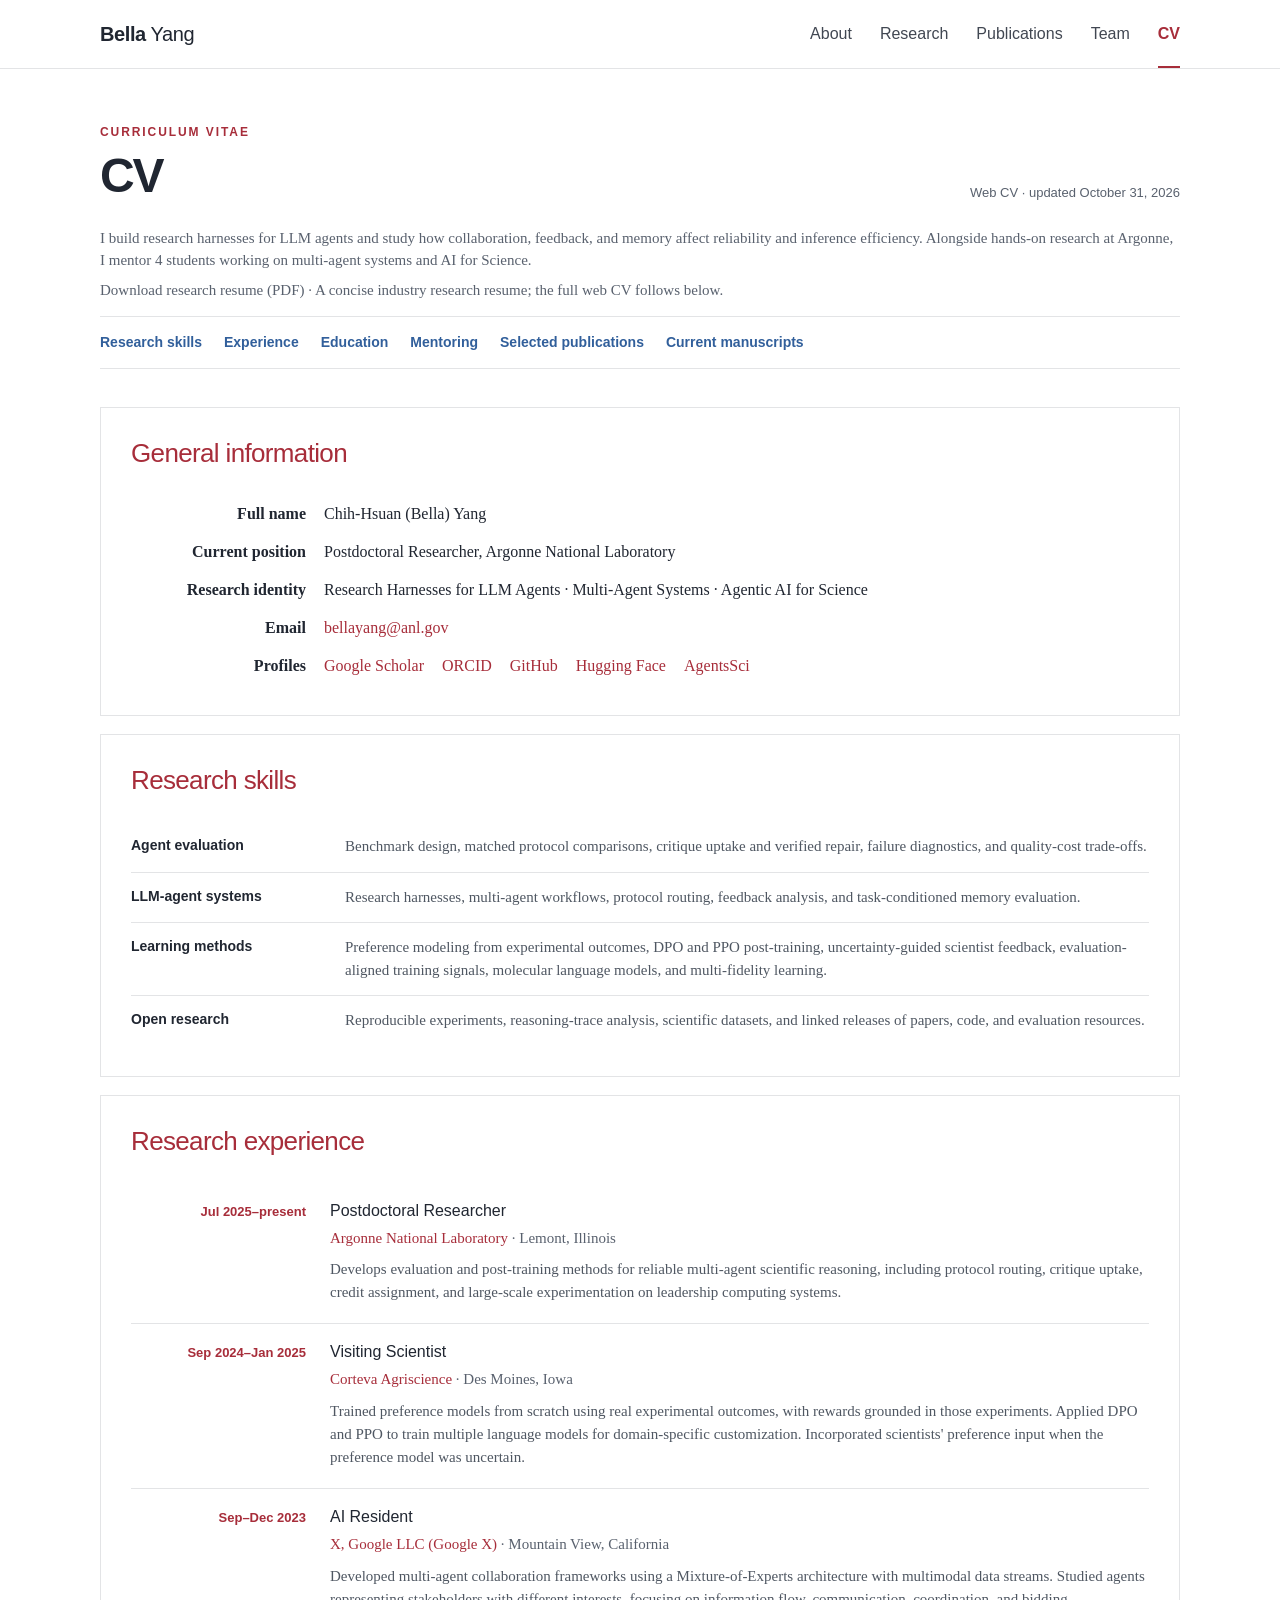
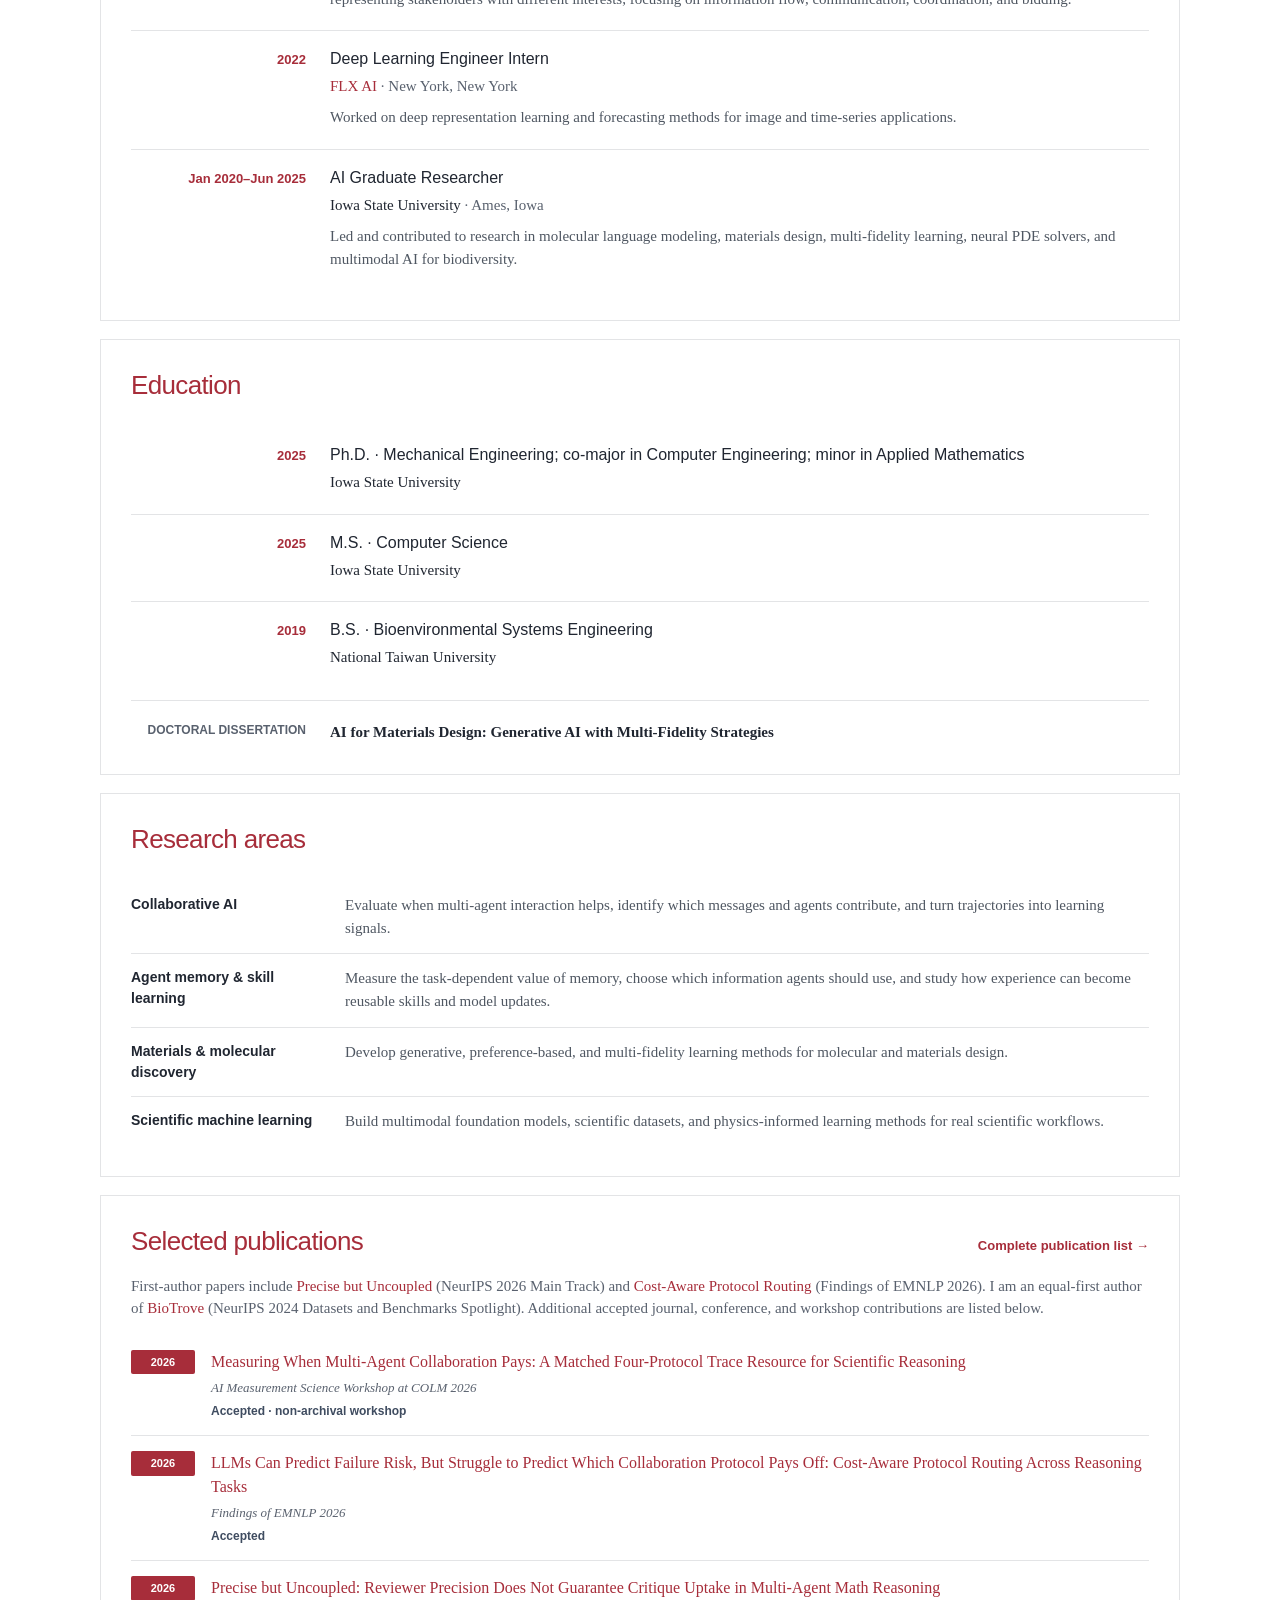
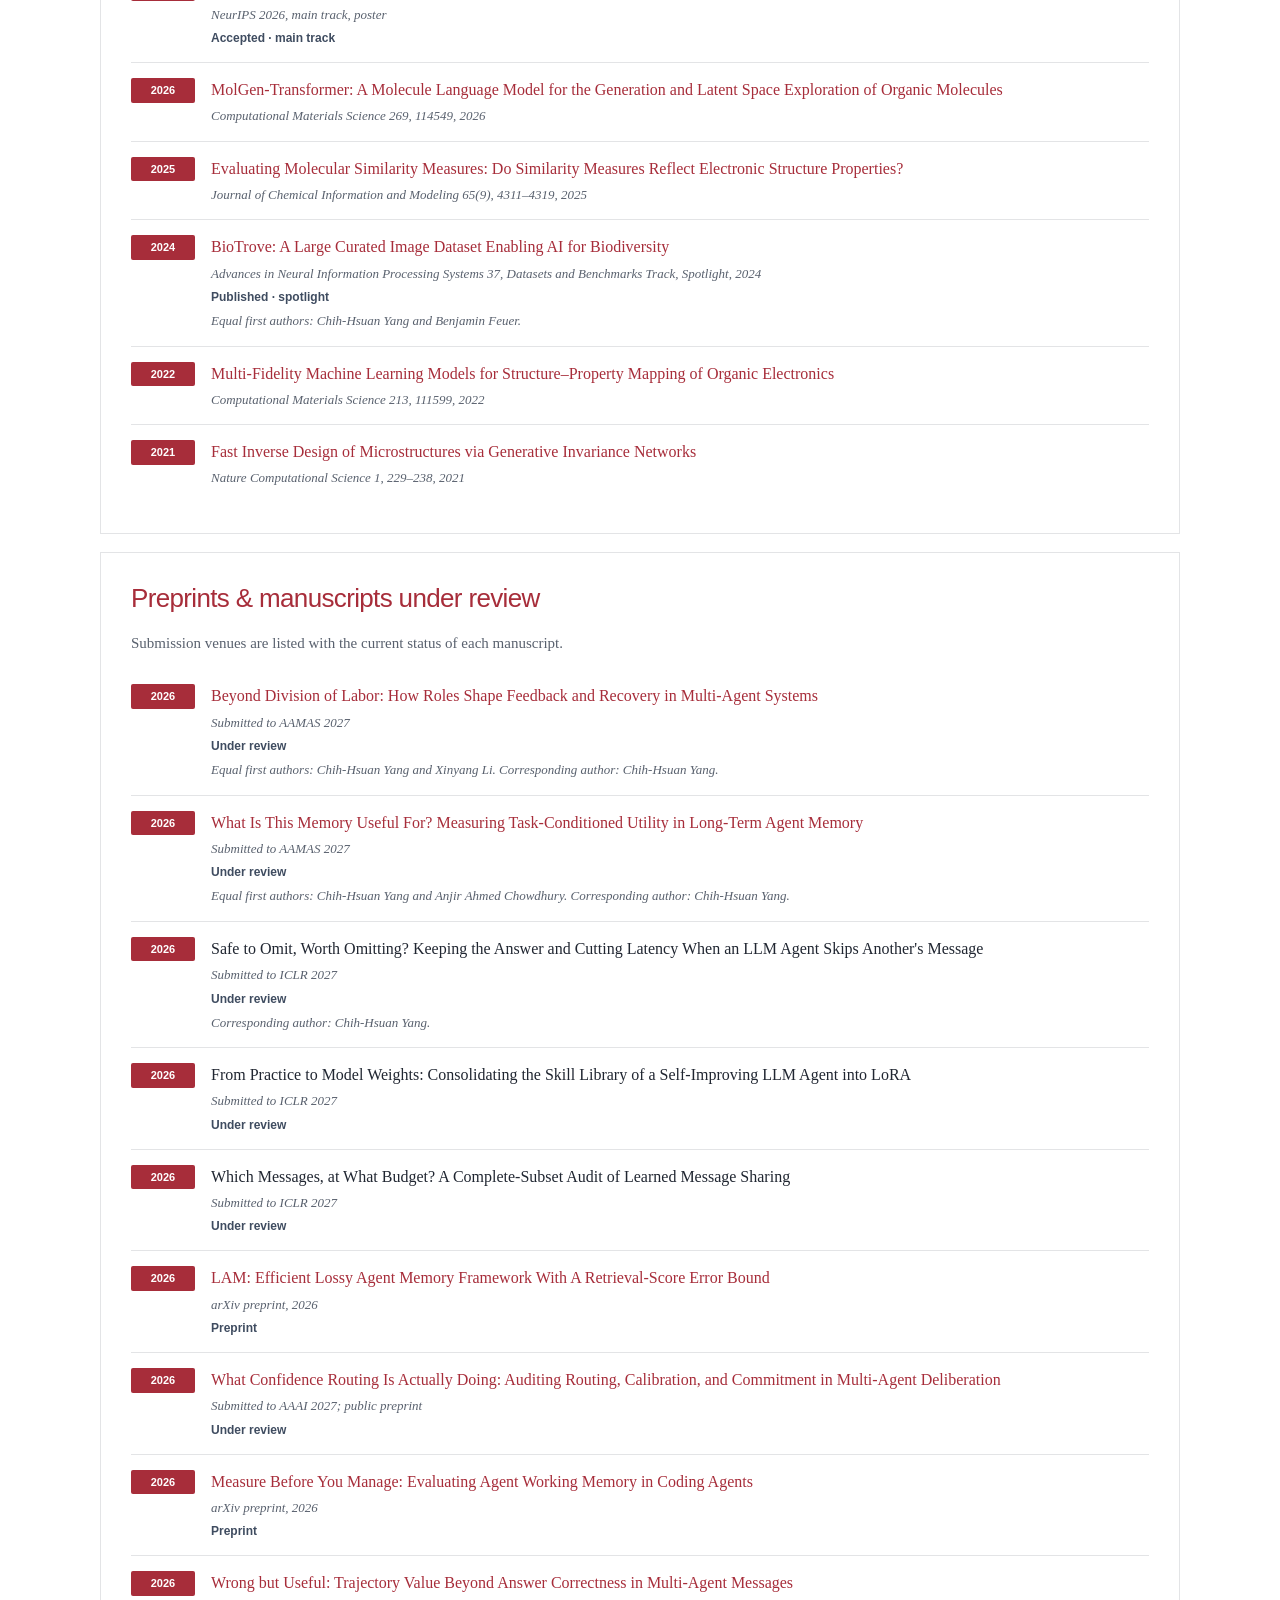
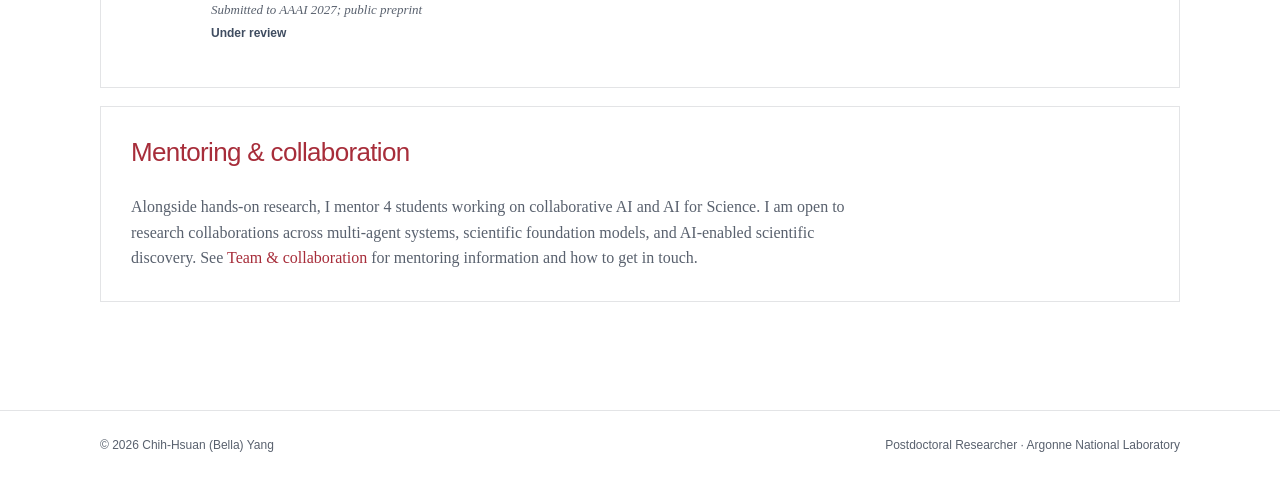
==== commit f4557843: "Publish research resume and recruiter-focused CV" ====
--- a/cv/index.html
+++ b/cv/index.html
@@ -1,2 +1,2 @@
 <!DOCTYPE html><html lang="en"><head><meta charSet="utf-8"/><meta name="viewport" content="width=device-width, initial-scale=1"/><link rel="stylesheet" href="/assets/site.css"/><title>CV | Chih-Hsuan (Bella) Yang</title><meta name="description" content="Web CV for Chih-Hsuan (Bella) Yang, Postdoctoral Researcher at Argonne National Laboratory, including education, research experience, and publications."/><meta name="application-name" content="Bella Yang"/><meta name="keywords" content="Chih-Hsuan Bella Yang,Chih-Hsuan Yang,Bella Yang,Argonne National Laboratory,Argonne,multi-agent systems,AI for Science,agent evaluation,collaborative AI,AI for materials discovery,molecular language models,scientific machine learning,BioTrove,reinforcement learning"/><meta name="author" content="Chih-Hsuan (Bella) Yang"/><link rel="author" href="https://chihhsuan-yang.github.io"/><meta name="creator" content="Chih-Hsuan (Bella) Yang"/><meta name="publisher" content="Chih-Hsuan (Bella) Yang"/><meta name="category" content="Research"/><meta name="robots" content="index, follow"/><meta name="googlebot" content="index, follow, max-image-preview:large, max-snippet:-1, max-video-preview:-1"/><meta property="og:title" content="Bella Yang (Chih-Hsuan Yang) | Argonne National Laboratory"/><meta property="og:description" content="Bella Yang (Chih-Hsuan Yang): LLM-agent harnesses, multi-agent systems, and agentic AI for Science. Postdoctoral Researcher at Argonne National Laboratory. Publications, projects, and collaboration."/><meta property="og:url" content="https://chihhsuan-yang.github.io/cv/"/><meta property="og:site_name" content="Bella Yang"/><meta property="og:type" content="profile"/><meta property="og:locale" content="en_US"/><meta property="og:image" content="https://chihhsuan-yang.github.io/og.png"/><meta property="og:image:width" content="1200"/><meta property="og:image:height" content="630"/><meta property="og:image:alt" content="Chih-Hsuan (Bella) Yang, Argonne National Laboratory researcher"/><meta name="twitter:card" content="summary_large_image"/><meta name="twitter:title" content="Bella Yang (Chih-Hsuan Yang) | Argonne National Laboratory"/><meta name="twitter:description" content="Bella Yang (Chih-Hsuan Yang): LLM-agent harnesses, multi-agent systems, and agentic AI for Science. Postdoctoral Researcher at Argonne National Laboratory. Publications, projects, and collaboration."/><meta name="twitter:image" content="https://chihhsuan-yang.github.io/og.png"/><link rel="icon" href="/bella-yang-profile.jpg" sizes="600x600" type="image/jpeg"/><link rel="canonical" href="https://chihhsuan-yang.github.io/cv/"/><meta name="google-site-verification" content="qrDLqd50NeAtLPjh41xYGkPx66R3m0NOW2qwP1FVAsw"/>
-</head><body><a class="skip-link" href="#main">Skip to content</a><header class="site-header"><div class="header-inner"><a href="/" class="site-name" aria-label="Bella Yang, homepage"><strong>Bella</strong> Yang</a><nav class="site-nav" aria-label="Main navigation"><a href="/">About</a><a href="/projects/">Research</a><a href="/publications/">Publications</a><a href="/team/">Team</a><a class="active" href="/cv/" aria-current="page">CV</a></nav></div><div class="accent-rule" aria-hidden="true"></div></header><main class="content-shell inner-page" id="main"><div class="page-title-row"><div><p class="page-eyebrow">Curriculum vitae</p><h1>CV</h1></div><p class="page-updated">Web CV · updated October 31, 2026</p></div><nav class="section-jump-links" aria-label="CV sections"><a href="#appointments">Experience</a><a href="#education">Education</a><a href="#mentoring-collaboration">Mentoring</a><a href="#selected-work">Selected publications</a><a href="#current-manuscripts">Current manuscripts</a></nav><section class="cv-card" aria-labelledby="general-information"><h2 id="general-information">General information</h2><dl class="info-table"><div><dt>Full name</dt><dd>Chih-Hsuan (Bella) Yang</dd></div><div><dt>Current position</dt><dd>Postdoctoral Researcher<!-- -->, <!-- -->Argonne National Laboratory</dd></div><div><dt>Research identity</dt><dd>Research Harnesses for LLM Agents · Multi-Agent Systems · Agentic AI for Science</dd></div><div><dt>Email</dt><dd><a href="mailto:bellayang@anl.gov">bellayang@anl.gov</a></dd></div><div><dt>Profiles</dt><dd class="inline-profile-links"><a href="https://scholar.google.com/citations?user=s7RDC3YAAAAJ" target="_blank" rel="me noreferrer">Google Scholar</a><a href="https://orcid.org/0000-0003-4841-1135" target="_blank" rel="me noreferrer">ORCID</a><a href="https://github.com/ChihHsuan-Yang" target="_blank" rel="me noreferrer">GitHub</a></dd></div></dl></section><section class="cv-card" aria-labelledby="appointments"><h2 id="appointments">Research experience</h2><ol class="cv-timeline"><li><div class="timeline-period">Jul 2025–present</div><div><h3>Postdoctoral Researcher</h3><p class="timeline-organization"><a href="https://intro-hpc-bootcamp.alcf.anl.gov/program/program-details/facilitators-and-speakers" target="_blank" rel="noreferrer">Argonne National Laboratory</a><span> · <!-- -->Lemont, Illinois</span></p><p>Develops evaluation and post-training methods for reliable multi-agent scientific reasoning, including protocol routing, critique uptake, credit assignment, and large-scale experimentation on leadership computing systems.</p></div></li><li><div class="timeline-period">Sep 2024–Jan 2025</div><div><h3>Visiting Scientist</h3><p class="timeline-organization"><a href="https://www.alcf.anl.gov/events/bridging-foundational-ai-cross-disciplinary-innovation-molecular-discovery-biodiversity" target="_blank" rel="noreferrer">Corteva Agriscience</a><span> · <!-- -->Des Moines, Iowa</span></p><p>Applied RLHF with preference-based insights for domain-specific model customization.</p></div></li><li><div class="timeline-period">Sep–Dec 2023</div><div><h3>AI Resident</h3><p class="timeline-organization"><a href="https://www.alcf.anl.gov/events/bridging-foundational-ai-cross-disciplinary-innovation-molecular-discovery-biodiversity" target="_blank" rel="noreferrer">X, Google LLC (Google X)</a><span> · <!-- -->Mountain View, California</span></p><p>Developed multi-agent collaboration frameworks using a Mixture-of-Experts architecture with multimodal data streams.</p></div></li><li><div class="timeline-period">2022</div><div><h3>Deep Learning Engineer Intern</h3><p class="timeline-organization"><a href="https://flxai.com/about-flx-ai/chih-hsuan-yang/" target="_blank" rel="noreferrer">FLX AI</a><span> · <!-- -->New York, New York</span></p><p>Worked on deep representation learning and forecasting methods for image and time-series applications.</p></div></li><li><div class="timeline-period">Jan 2020–Jun 2025</div><div><h3>AI Graduate Researcher</h3><p class="timeline-organization">Iowa State University<span> · <!-- -->Ames, Iowa</span></p><p>Led and contributed to research in molecular language modeling, materials design, multi-fidelity learning, neural PDE solvers, and multimodal AI for biodiversity.</p></div></li></ol></section><section class="cv-card" aria-labelledby="education"><h2 id="education">Education</h2><ol class="education-list"><li><span class="education-year">2025</span><div><h3>Ph.D.<!-- --> · <!-- -->Mechanical Engineering; co-major in Computer Engineering; minor in Applied Mathematics</h3><p>Iowa State University</p></div></li><li><span class="education-year">2025</span><div><h3>M.S.<!-- --> · <!-- -->Computer Science</h3><p>Iowa State University</p></div></li><li><span class="education-year">2019</span><div><h3>B.S.<!-- --> · <!-- -->Bioenvironmental Systems Engineering</h3><p>National Taiwan University</p></div></li></ol><div class="dissertation-note"><span>Doctoral dissertation</span><strong>AI for Materials Design: Generative AI with Multi-Fidelity Strategies</strong></div></section><section class="cv-card" aria-labelledby="research-areas"><h2 id="research-areas">Research areas</h2><ul class="cv-topic-list"><li><strong>Collaborative AI</strong><span>Evaluate when multi-agent interaction helps, identify which messages and agents contribute, and turn trajectories into learning signals.</span></li><li><strong>Agent memory &amp; skill learning</strong><span>Measure the task-dependent value of memory, choose which information agents should use, and study how experience can become reusable skills and model updates.</span></li><li><strong>Materials &amp; molecular discovery</strong><span>Develop generative, preference-based, and multi-fidelity learning methods for molecular and materials design.</span></li><li><strong>Scientific machine learning</strong><span>Build multimodal foundation models, scientific datasets, and physics-informed learning methods for real scientific workflows.</span></li></ul></section><section class="cv-card" aria-labelledby="selected-work"><div class="cv-heading-row"><h2 id="selected-work">Selected publications</h2><a href="/publications/">Complete publication list →</a></div><p class="cv-section-intro">Selected accepted conference, journal, and workshop contributions.</p><ol class="cv-publication-list"><li><span class="cv-year">2026</span><div><a href="https://openreview.net/forum?id=ofsAhzrSbg" target="_blank" rel="noreferrer">Measuring When Multi-Agent Collaboration Pays: A Matched Four-Protocol Trace Resource for Scientific Reasoning</a><span>AI Measurement Science Workshop at COLM 2026</span><span class="cv-publication-status">Accepted · non-archival workshop</span></div></li><li><span class="cv-year">2026</span><div><a href="https://aclanthology.org/2026.findings-emnlp.1275/" target="_blank" rel="noreferrer">LLMs Can Predict Failure Risk, But Struggle to Predict Which Collaboration Protocol Pays Off: Cost-Aware Protocol Routing Across Reasoning Tasks</a><span>Findings of EMNLP 2026</span><span class="cv-publication-status">Accepted</span></div></li><li><span class="cv-year">2026</span><div><a href="https://neurips.cc/virtual/2026/poster/152264" target="_blank" rel="noreferrer">Precise but Uncoupled: Reviewer Precision Does Not Guarantee Critique Uptake in Multi-Agent Math Reasoning</a><span>NeurIPS 2026, main track, poster</span><span class="cv-publication-status">Accepted · main track</span></div></li><li><span class="cv-year">2026</span><div><a href="https://doi.org/10.1016/j.commatsci.2026.114549" target="_blank" rel="noreferrer">MolGen-Transformer: A Molecule Language Model for the Generation and Latent Space Exploration of Organic Molecules</a><span>Computational Materials Science 269, 114549, 2026</span></div></li><li><span class="cv-year">2025</span><div><a href="https://doi.org/10.1021/acs.jcim.5c00175" target="_blank" rel="noreferrer">Evaluating Molecular Similarity Measures: Do Similarity Measures Reflect Electronic Structure Properties?</a><span>Journal of Chemical Information and Modeling 65(9), 4311–4319, 2025</span></div></li><li><span class="cv-year">2024</span><div><a href="https://proceedings.neurips.cc/paper_files/paper/2024/hash/b92854f80ba4feefb973959b259dbc2c-Abstract-Datasets_and_Benchmarks_Track.html" target="_blank" rel="noreferrer">BioTrove: A Large Curated Image Dataset Enabling AI for Biodiversity</a><span>Advances in Neural Information Processing Systems 37, Datasets and Benchmarks Track, Spotlight, 2024</span><span class="cv-publication-status">Published · spotlight</span><span>Equal first authors: Chih-Hsuan Yang and Benjamin Feuer.</span></div></li><li><span class="cv-year">2022</span><div><a href="https://doi.org/10.1016/j.commatsci.2022.111599" target="_blank" rel="noreferrer">Multi-Fidelity Machine Learning Models for Structure–Property Mapping of Organic Electronics</a><span>Computational Materials Science 213, 111599, 2022</span></div></li><li><span class="cv-year">2021</span><div><a href="https://doi.org/10.1038/s43588-021-00045-8" target="_blank" rel="noreferrer">Fast Inverse Design of Microstructures via Generative Invariance Networks</a><span>Nature Computational Science 1, 229–238, 2021</span></div></li></ol></section><section class="cv-card" aria-labelledby="current-manuscripts"><h2 id="current-manuscripts">Preprints &amp; manuscripts under review</h2><p class="cv-section-intro">Submission venues are listed with the current status of each manuscript.</p><ol class="cv-publication-list"><li><span class="cv-year">2026</span><div><a href="https://chihhsuan-yang.github.io/AAMAS2027-AgentProtocols/" target="_blank" rel="noreferrer">Beyond Division of Labor: How Roles Shape Feedback and Recovery in Multi-Agent Systems</a><span>Submitted to AAMAS 2027</span><span class="cv-publication-status">Under review</span><span>Equal first authors: Chih-Hsuan Yang and Xinyang Li. Corresponding author: Chih-Hsuan Yang.</span></div></li><li><span class="cv-year">2026</span><div><a href="https://chihhsuan-yang.github.io/AAMAS2027-ConditionalMemory/" target="_blank" rel="noreferrer">What Is This Memory Useful For? Measuring Task-Conditioned Utility in Long-Term Agent Memory</a><span>Submitted to AAMAS 2027</span><span class="cv-publication-status">Under review</span><span>Equal first authors: Chih-Hsuan Yang and Anjir Ahmed Chowdhury. Corresponding author: Chih-Hsuan Yang.</span></div></li><li><span class="cv-year">2026</span><div><p class="cv-publication-title">Safe to Omit, Worth Omitting? Keeping the Answer and Cutting Latency When an LLM Agent Skips Another&#x27;s Message</p><span>Submitted to ICLR 2027</span><span class="cv-publication-status">Under review</span><span>Corresponding author: Chih-Hsuan Yang.</span></div></li><li><span class="cv-year">2026</span><div><p class="cv-publication-title">From Practice to Model Weights: Consolidating the Skill Library of a Self-Improving LLM Agent into LoRA</p><span>Submitted to ICLR 2027</span><span class="cv-publication-status">Under review</span></div></li><li><span class="cv-year">2026</span><div><p class="cv-publication-title">Which Messages, at What Budget? A Complete-Subset Audit of Learned Message Sharing</p><span>Submitted to ICLR 2027</span><span class="cv-publication-status">Under review</span></div></li><li><span class="cv-year">2026</span><div><a href="https://arxiv.org/abs/2609.32256" target="_blank" rel="noreferrer">LAM: Efficient Lossy Agent Memory Framework With A Retrieval-Score Error Bound</a><span>arXiv preprint, 2026</span><span class="cv-publication-status">Preprint</span></div></li><li><span class="cv-year">2026</span><div><a href="https://arxiv.org/abs/2609.27822" target="_blank" rel="noreferrer">What Confidence Routing Is Actually Doing: Auditing Routing, Calibration, and Commitment in Multi-Agent Deliberation</a><span>Submitted to AAAI 2027; public preprint</span><span class="cv-publication-status">Under review</span></div></li><li><span class="cv-year">2026</span><div><a href="https://arxiv.org/abs/2608.31057" target="_blank" rel="noreferrer">Measure Before You Manage: Evaluating Agent Working Memory in Coding Agents</a><span>arXiv preprint, 2026</span><span class="cv-publication-status">Preprint</span></div></li><li><span class="cv-year">2026</span><div><a href="https://chihhsuan-yang.github.io/AAAI_Wrong-but-Useful/" target="_blank" rel="noreferrer">Wrong but Useful: Trajectory Value Beyond Answer Correctness in Multi-Agent Messages</a><span>Submitted to AAAI 2027; public preprint</span><span class="cv-publication-status">Under review</span></div></li></ol></section><section class="cv-card cv-note" aria-labelledby="mentoring-collaboration"><h2 id="mentoring-collaboration">Mentoring &amp; collaboration</h2><p>Alongside hands-on research, I mentor <!-- -->4<!-- --> students working on collaborative AI and AI for Science. I am open to research collaborations across multi-agent systems, scientific foundation models, and AI-enabled scientific discovery. See <a href="/team/">Team &amp; collaboration</a> for mentoring information and how to get in touch.</p></section></main><footer class="site-footer"><div class="footer-inner"><span>© 2026 <!-- -->Chih-Hsuan (Bella) Yang</span><span>Postdoctoral Researcher<!-- --> · <!-- -->Argonne National Laboratory</span></div></footer></body></html>+</head><body><a class="skip-link" href="#main">Skip to content</a><header class="site-header"><div class="header-inner"><a href="/" class="site-name" aria-label="Bella Yang, homepage"><strong>Bella</strong> Yang</a><nav class="site-nav" aria-label="Main navigation"><a href="/">About</a><a href="/projects/">Research</a><a href="/publications/">Publications</a><a href="/team/">Team</a><a class="active" href="/cv/" aria-current="page">CV</a></nav></div><div class="accent-rule" aria-hidden="true"></div></header><main class="content-shell inner-page" id="main"><div class="page-title-row"><div><p class="page-eyebrow">Curriculum vitae</p><h1>CV</h1></div><p class="page-updated">Web CV · updated October 31, 2026</p></div><p class="cv-section-intro">I build research harnesses for LLM agents and study how collaboration, feedback, and memory affect reliability and inference efficiency. Alongside hands-on research at Argonne, I mentor <!-- -->4<!-- --> students working on multi-agent systems and AI for Science.</p><p class="cv-section-intro"><a href="/resume/Bella_Yang_Research_Resume.pdf" download="">Download research resume (PDF)</a> <!-- -->· A concise industry research resume; the full web CV follows below.</p><nav class="section-jump-links" aria-label="CV sections"><a href="#research-skills">Research skills</a><a href="#appointments">Experience</a><a href="#education">Education</a><a href="#mentoring-collaboration">Mentoring</a><a href="#selected-work">Selected publications</a><a href="#current-manuscripts">Current manuscripts</a></nav><section class="cv-card" aria-labelledby="general-information"><h2 id="general-information">General information</h2><dl class="info-table"><div><dt>Full name</dt><dd>Chih-Hsuan (Bella) Yang</dd></div><div><dt>Current position</dt><dd>Postdoctoral Researcher<!-- -->, <!-- -->Argonne National Laboratory</dd></div><div><dt>Research identity</dt><dd>Research Harnesses for LLM Agents · Multi-Agent Systems · Agentic AI for Science</dd></div><div><dt>Email</dt><dd><a href="mailto:bellayang@anl.gov">bellayang@anl.gov</a></dd></div><div><dt>Profiles</dt><dd class="inline-profile-links"><a href="https://scholar.google.com/citations?user=s7RDC3YAAAAJ" target="_blank" rel="me noreferrer">Google Scholar</a><a href="https://orcid.org/0000-0003-4841-1135" target="_blank" rel="me noreferrer">ORCID</a><a href="https://github.com/ChihHsuan-Yang" target="_blank" rel="me noreferrer">GitHub</a><a href="https://huggingface.co/ChihHsuan-Yang" target="_blank" rel="me noreferrer">Hugging Face</a><a href="https://huggingface.co/AgentsSci" target="_blank" rel="noreferrer">AgentsSci</a></dd></div></dl></section><section class="cv-card" aria-labelledby="research-skills"><h2 id="research-skills">Research skills</h2><ul class="cv-topic-list"><li><strong>Agent evaluation</strong><span>Benchmark design, matched protocol comparisons, critique uptake and verified repair, failure diagnostics, and quality-cost trade-offs.</span></li><li><strong>LLM-agent systems</strong><span>Research harnesses, multi-agent workflows, protocol routing, feedback analysis, and task-conditioned memory evaluation.</span></li><li><strong>Learning methods</strong><span>Preference modeling from experimental outcomes, DPO and PPO post-training, uncertainty-guided scientist feedback, evaluation-aligned training signals, molecular language models, and multi-fidelity learning.</span></li><li><strong>Open research</strong><span>Reproducible experiments, reasoning-trace analysis, scientific datasets, and linked releases of papers, code, and evaluation resources.</span></li></ul></section><section class="cv-card" aria-labelledby="appointments"><h2 id="appointments">Research experience</h2><ol class="cv-timeline"><li><div class="timeline-period">Jul 2025–present</div><div><h3>Postdoctoral Researcher</h3><p class="timeline-organization"><a href="https://intro-hpc-bootcamp.alcf.anl.gov/program/program-details/facilitators-and-speakers" target="_blank" rel="noreferrer">Argonne National Laboratory</a><span> · <!-- -->Lemont, Illinois</span></p><p>Develops evaluation and post-training methods for reliable multi-agent scientific reasoning, including protocol routing, critique uptake, credit assignment, and large-scale experimentation on leadership computing systems.</p></div></li><li><div class="timeline-period">Sep 2024–Jan 2025</div><div><h3>Visiting Scientist</h3><p class="timeline-organization"><a href="https://www.alcf.anl.gov/events/bridging-foundational-ai-cross-disciplinary-innovation-molecular-discovery-biodiversity" target="_blank" rel="noreferrer">Corteva Agriscience</a><span> · <!-- -->Des Moines, Iowa</span></p><p>Trained preference models from scratch using real experimental outcomes, with rewards grounded in those experiments. Applied DPO and PPO to train multiple language models for domain-specific customization. Incorporated scientists&#x27; preference input when the preference model was uncertain.</p></div></li><li><div class="timeline-period">Sep–Dec 2023</div><div><h3>AI Resident</h3><p class="timeline-organization"><a href="https://www.alcf.anl.gov/events/bridging-foundational-ai-cross-disciplinary-innovation-molecular-discovery-biodiversity" target="_blank" rel="noreferrer">X, Google LLC (Google X)</a><span> · <!-- -->Mountain View, California</span></p><p>Developed multi-agent collaboration frameworks using a Mixture-of-Experts architecture with multimodal data streams. Studied agents representing stakeholders with different interests, focusing on information flow, communication, coordination, and bidding.</p></div></li><li><div class="timeline-period">2022</div><div><h3>Deep Learning Engineer Intern</h3><p class="timeline-organization"><a href="https://flxai.com/about-flx-ai/chih-hsuan-yang/" target="_blank" rel="noreferrer">FLX AI</a><span> · <!-- -->New York, New York</span></p><p>Worked on deep representation learning and forecasting methods for image and time-series applications.</p></div></li><li><div class="timeline-period">Jan 2020–Jun 2025</div><div><h3>AI Graduate Researcher</h3><p class="timeline-organization">Iowa State University<span> · <!-- -->Ames, Iowa</span></p><p>Led and contributed to research in molecular language modeling, materials design, multi-fidelity learning, neural PDE solvers, and multimodal AI for biodiversity.</p></div></li></ol></section><section class="cv-card" aria-labelledby="education"><h2 id="education">Education</h2><ol class="education-list"><li><span class="education-year">2025</span><div><h3>Ph.D.<!-- --> · <!-- -->Mechanical Engineering; co-major in Computer Engineering; minor in Applied Mathematics</h3><p>Iowa State University</p></div></li><li><span class="education-year">2025</span><div><h3>M.S.<!-- --> · <!-- -->Computer Science</h3><p>Iowa State University</p></div></li><li><span class="education-year">2019</span><div><h3>B.S.<!-- --> · <!-- -->Bioenvironmental Systems Engineering</h3><p>National Taiwan University</p></div></li></ol><div class="dissertation-note"><span>Doctoral dissertation</span><strong>AI for Materials Design: Generative AI with Multi-Fidelity Strategies</strong></div></section><section class="cv-card" aria-labelledby="research-areas"><h2 id="research-areas">Research areas</h2><ul class="cv-topic-list"><li><strong>Collaborative AI</strong><span>Evaluate when multi-agent interaction helps, identify which messages and agents contribute, and turn trajectories into learning signals.</span></li><li><strong>Agent memory &amp; skill learning</strong><span>Measure the task-dependent value of memory, choose which information agents should use, and study how experience can become reusable skills and model updates.</span></li><li><strong>Materials &amp; molecular discovery</strong><span>Develop generative, preference-based, and multi-fidelity learning methods for molecular and materials design.</span></li><li><strong>Scientific machine learning</strong><span>Build multimodal foundation models, scientific datasets, and physics-informed learning methods for real scientific workflows.</span></li></ul></section><section class="cv-card" aria-labelledby="selected-work"><div class="cv-heading-row"><h2 id="selected-work">Selected publications</h2><a href="/publications/">Complete publication list →</a></div><p class="cv-section-intro">First-author papers include <a href="https://chihhsuan-yang.github.io/NeurIPS26_Precise-but-Uncoupled/">Precise but Uncoupled</a> <!-- -->(NeurIPS 2026 Main Track) and <a href="https://chihhsuan-yang.github.io/EMNLP_Cost-Aware-Protocol-Routing/">Cost-Aware Protocol Routing</a> <!-- -->(Findings of EMNLP 2026). I am an equal-first author of <a href="https://baskargroup.github.io/BioTrove/">BioTrove</a> <!-- -->(NeurIPS 2024 Datasets and Benchmarks Spotlight). Additional accepted journal, conference, and workshop contributions are listed below.</p><ol class="cv-publication-list"><li><span class="cv-year">2026</span><div><a href="https://openreview.net/forum?id=ofsAhzrSbg" target="_blank" rel="noreferrer">Measuring When Multi-Agent Collaboration Pays: A Matched Four-Protocol Trace Resource for Scientific Reasoning</a><span>AI Measurement Science Workshop at COLM 2026</span><span class="cv-publication-status">Accepted · non-archival workshop</span></div></li><li><span class="cv-year">2026</span><div><a href="https://aclanthology.org/2026.findings-emnlp.1275/" target="_blank" rel="noreferrer">LLMs Can Predict Failure Risk, But Struggle to Predict Which Collaboration Protocol Pays Off: Cost-Aware Protocol Routing Across Reasoning Tasks</a><span>Findings of EMNLP 2026</span><span class="cv-publication-status">Accepted</span></div></li><li><span class="cv-year">2026</span><div><a href="https://neurips.cc/virtual/2026/poster/152264" target="_blank" rel="noreferrer">Precise but Uncoupled: Reviewer Precision Does Not Guarantee Critique Uptake in Multi-Agent Math Reasoning</a><span>NeurIPS 2026, main track, poster</span><span class="cv-publication-status">Accepted · main track</span></div></li><li><span class="cv-year">2026</span><div><a href="https://doi.org/10.1016/j.commatsci.2026.114549" target="_blank" rel="noreferrer">MolGen-Transformer: A Molecule Language Model for the Generation and Latent Space Exploration of Organic Molecules</a><span>Computational Materials Science 269, 114549, 2026</span></div></li><li><span class="cv-year">2025</span><div><a href="https://doi.org/10.1021/acs.jcim.5c00175" target="_blank" rel="noreferrer">Evaluating Molecular Similarity Measures: Do Similarity Measures Reflect Electronic Structure Properties?</a><span>Journal of Chemical Information and Modeling 65(9), 4311–4319, 2025</span></div></li><li><span class="cv-year">2024</span><div><a href="https://proceedings.neurips.cc/paper_files/paper/2024/hash/b92854f80ba4feefb973959b259dbc2c-Abstract-Datasets_and_Benchmarks_Track.html" target="_blank" rel="noreferrer">BioTrove: A Large Curated Image Dataset Enabling AI for Biodiversity</a><span>Advances in Neural Information Processing Systems 37, Datasets and Benchmarks Track, Spotlight, 2024</span><span class="cv-publication-status">Published · spotlight</span><span>Equal first authors: Chih-Hsuan Yang and Benjamin Feuer.</span></div></li><li><span class="cv-year">2022</span><div><a href="https://doi.org/10.1016/j.commatsci.2022.111599" target="_blank" rel="noreferrer">Multi-Fidelity Machine Learning Models for Structure–Property Mapping of Organic Electronics</a><span>Computational Materials Science 213, 111599, 2022</span></div></li><li><span class="cv-year">2021</span><div><a href="https://doi.org/10.1038/s43588-021-00045-8" target="_blank" rel="noreferrer">Fast Inverse Design of Microstructures via Generative Invariance Networks</a><span>Nature Computational Science 1, 229–238, 2021</span></div></li></ol></section><section class="cv-card" aria-labelledby="current-manuscripts"><h2 id="current-manuscripts">Preprints &amp; manuscripts under review</h2><p class="cv-section-intro">Submission venues are listed with the current status of each manuscript.</p><ol class="cv-publication-list"><li><span class="cv-year">2026</span><div><a href="https://chihhsuan-yang.github.io/AAMAS2027-AgentProtocols/" target="_blank" rel="noreferrer">Beyond Division of Labor: How Roles Shape Feedback and Recovery in Multi-Agent Systems</a><span>Submitted to AAMAS 2027</span><span class="cv-publication-status">Under review</span><span>Equal first authors: Chih-Hsuan Yang and Xinyang Li. Corresponding author: Chih-Hsuan Yang.</span></div></li><li><span class="cv-year">2026</span><div><a href="https://chihhsuan-yang.github.io/AAMAS2027-ConditionalMemory/" target="_blank" rel="noreferrer">What Is This Memory Useful For? Measuring Task-Conditioned Utility in Long-Term Agent Memory</a><span>Submitted to AAMAS 2027</span><span class="cv-publication-status">Under review</span><span>Equal first authors: Chih-Hsuan Yang and Anjir Ahmed Chowdhury. Corresponding author: Chih-Hsuan Yang.</span></div></li><li><span class="cv-year">2026</span><div><p class="cv-publication-title">Safe to Omit, Worth Omitting? Keeping the Answer and Cutting Latency When an LLM Agent Skips Another&#x27;s Message</p><span>Submitted to ICLR 2027</span><span class="cv-publication-status">Under review</span><span>Corresponding author: Chih-Hsuan Yang.</span></div></li><li><span class="cv-year">2026</span><div><p class="cv-publication-title">From Practice to Model Weights: Consolidating the Skill Library of a Self-Improving LLM Agent into LoRA</p><span>Submitted to ICLR 2027</span><span class="cv-publication-status">Under review</span></div></li><li><span class="cv-year">2026</span><div><p class="cv-publication-title">Which Messages, at What Budget? A Complete-Subset Audit of Learned Message Sharing</p><span>Submitted to ICLR 2027</span><span class="cv-publication-status">Under review</span></div></li><li><span class="cv-year">2026</span><div><a href="https://arxiv.org/abs/2609.32256" target="_blank" rel="noreferrer">LAM: Efficient Lossy Agent Memory Framework With A Retrieval-Score Error Bound</a><span>arXiv preprint, 2026</span><span class="cv-publication-status">Preprint</span></div></li><li><span class="cv-year">2026</span><div><a href="https://arxiv.org/abs/2609.27822" target="_blank" rel="noreferrer">What Confidence Routing Is Actually Doing: Auditing Routing, Calibration, and Commitment in Multi-Agent Deliberation</a><span>Submitted to AAAI 2027; public preprint</span><span class="cv-publication-status">Under review</span></div></li><li><span class="cv-year">2026</span><div><a href="https://arxiv.org/abs/2608.31057" target="_blank" rel="noreferrer">Measure Before You Manage: Evaluating Agent Working Memory in Coding Agents</a><span>arXiv preprint, 2026</span><span class="cv-publication-status">Preprint</span></div></li><li><span class="cv-year">2026</span><div><a href="https://chihhsuan-yang.github.io/AAAI_Wrong-but-Useful/" target="_blank" rel="noreferrer">Wrong but Useful: Trajectory Value Beyond Answer Correctness in Multi-Agent Messages</a><span>Submitted to AAAI 2027; public preprint</span><span class="cv-publication-status">Under review</span></div></li></ol></section><section class="cv-card cv-note" aria-labelledby="mentoring-collaboration"><h2 id="mentoring-collaboration">Mentoring &amp; collaboration</h2><p>Alongside hands-on research, I mentor <!-- -->4<!-- --> students working on collaborative AI and AI for Science. I am open to research collaborations across multi-agent systems, scientific foundation models, and AI-enabled scientific discovery. See <a href="/team/">Team &amp; collaboration</a> for mentoring information and how to get in touch.</p></section></main><footer class="site-footer"><div class="footer-inner"><span>© 2026 <!-- -->Chih-Hsuan (Bella) Yang</span><span>Postdoctoral Researcher<!-- --> · <!-- -->Argonne National Laboratory</span></div></footer></body></html>
--- a/assets/site.css
+++ b/assets/site.css
@@ -1,2 +1,2 @@
 /*! tailwindcss v4.2.1 | MIT License | https://tailwindcss.com */
-@layer properties{@supports (((-webkit-hyphens:none)) and (not (margin-trim:inline))) or ((-moz-orient:inline) and (not (color:rgb(from red r g b)))){*,:before,:after{--tw-rotate-x:initial;--tw-rotate-y:initial;--tw-rotate-z:initial;--tw-skew-x:initial;--tw-skew-y:initial}::backdrop{--tw-rotate-x:initial;--tw-rotate-y:initial;--tw-rotate-z:initial;--tw-skew-x:initial;--tw-skew-y:initial}}}@layer theme{:root,:host{--font-sans:ui-sans-serif, system-ui, sans-serif, "Apple Color Emoji", "Segoe UI Emoji", "Segoe UI Symbol", "Noto Color Emoji";--font-mono:ui-monospace, SFMono-Regular, Menlo, Monaco, Consolas, "Liberation Mono", "Courier New", monospace;--spacing:.25rem;--default-font-family:var(--font-sans);--default-mono-font-family:var(--font-mono)}}@layer base{*,:after,:before{box-sizing:border-box;border:0 solid;margin:0;padding:0}::backdrop{box-sizing:border-box;border:0 solid;margin:0;padding:0}::file-selector-button{box-sizing:border-box;border:0 solid;margin:0;padding:0}html,:host{-webkit-text-size-adjust:100%;tab-size:4;line-height:1.5;font-family:var(--default-font-family,ui-sans-serif, system-ui, sans-serif, "Apple Color Emoji", "Segoe UI Emoji", "Segoe UI Symbol", "Noto Color Emoji");font-feature-settings:var(--default-font-feature-settings,normal);font-variation-settings:var(--default-font-variation-settings,normal);-webkit-tap-highlight-color:transparent}hr{height:0;color:inherit;border-top-width:1px}abbr:where([title]){-webkit-text-decoration:underline dotted;text-decoration:underline dotted}h1,h2,h3,h4,h5,h6{font-size:inherit;font-weight:inherit}a{color:inherit;-webkit-text-decoration:inherit;-webkit-text-decoration:inherit;-webkit-text-decoration:inherit;-webkit-text-decoration:inherit;text-decoration:inherit}b,strong{font-weight:bolder}code,kbd,samp,pre{font-family:var(--default-mono-font-family,ui-monospace, SFMono-Regular, Menlo, Monaco, Consolas, "Liberation Mono", "Courier New", monospace);font-feature-settings:var(--default-mono-font-feature-settings,normal);font-variation-settings:var(--default-mono-font-variation-settings,normal);font-size:1em}small{font-size:80%}sub,sup{vertical-align:baseline;font-size:75%;line-height:0;position:relative}sub{bottom:-.25em}sup{top:-.5em}table{text-indent:0;border-color:inherit;border-collapse:collapse}:-moz-focusring{outline:auto}progress{vertical-align:baseline}summary{display:list-item}ol,ul,menu{list-style:none}img,svg,video,canvas,audio,iframe,embed,object{vertical-align:middle;display:block}img,video{max-width:100%;height:auto}button,input,select,optgroup,textarea{font:inherit;font-feature-settings:inherit;font-variation-settings:inherit;letter-spacing:inherit;color:inherit;opacity:1;background-color:#0000;border-radius:0}::file-selector-button{font:inherit;font-feature-settings:inherit;font-variation-settings:inherit;letter-spacing:inherit;color:inherit;opacity:1;background-color:#0000;border-radius:0}:where(select:is([multiple],[size])) optgroup{font-weight:bolder}:where(select:is([multiple],[size])) optgroup option{padding-inline-start:20px}::file-selector-button{margin-inline-end:4px}::placeholder{opacity:1}@supports (not ((-webkit-appearance:-apple-pay-button))) or (contain-intrinsic-size:1px){::placeholder{color:currentColor}@supports (color:color-mix(in lab, red, red)){::placeholder{color:color-mix(in oklab, currentcolor 50%, transparent)}}}textarea{resize:vertical}::-webkit-search-decoration{-webkit-appearance:none}::-webkit-date-and-time-value{min-height:1lh;text-align:inherit}::-webkit-datetime-edit{display:inline-flex}::-webkit-datetime-edit-fields-wrapper{padding:0}::-webkit-datetime-edit{padding-block:0}::-webkit-datetime-edit-year-field{padding-block:0}::-webkit-datetime-edit-month-field{padding-block:0}::-webkit-datetime-edit-day-field{padding-block:0}::-webkit-datetime-edit-hour-field{padding-block:0}::-webkit-datetime-edit-minute-field{padding-block:0}::-webkit-datetime-edit-second-field{padding-block:0}::-webkit-datetime-edit-millisecond-field{padding-block:0}::-webkit-datetime-edit-meridiem-field{padding-block:0}::-webkit-calendar-picker-indicator{line-height:1}:-moz-ui-invalid{box-shadow:none}button,input:where([type=button],[type=reset],[type=submit]){-webkit-appearance:button;appearance:button}::file-selector-button{-webkit-appearance:button;appearance:button}::-webkit-inner-spin-button{height:auto}::-webkit-outer-spin-button{height:auto}[hidden]:where(:not([hidden=until-found])){display:none!important}}@layer components;@layer utilities{.visible{visibility:visible}.absolute{position:absolute}.static{position:static}.start{inset-inline-start:var(--spacing)}.table{display:table}.transform{transform:var(--tw-rotate-x,) var(--tw-rotate-y,) var(--tw-rotate-z,) var(--tw-skew-x,) var(--tw-skew-y,)}}:root{--background:#fff;--surface:#fff;--ink:#202631;--muted:#59616e;--accent:#a72d3a;--accent-dark:#81222d;--soft-accent:#f5e9ea;--line:#e3e4e6;--soft:#f4f5f6;--blue:#315f9b;--shadow:0 3px 14px #1c232c17;--content:min(1080px, calc(100vw - 64px))}*{box-sizing:border-box}html{scroll-behavior:smooth;min-height:100%;scroll-padding-top:96px}body{background:var(--background);min-height:100%;color:var(--ink);-webkit-font-smoothing:antialiased;margin:0;font-family:Inter,ui-sans-serif,-apple-system,BlinkMacSystemFont,Segoe UI,sans-serif}body::selection{background:var(--soft-accent);color:var(--accent-dark)}a{color:inherit;text-decoration:none}a:focus-visible{outline:2px solid var(--accent);outline-offset:4px}.skip-link{z-index:100;background:var(--ink);color:#fff;padding:9px 13px;position:fixed;top:8px;left:8px;transform:translateY(-150%)}.skip-link:focus{transform:translateY(0)}.content-shell,.header-inner,.footer-inner{width:var(--content);margin-left:auto;margin-right:auto}.site-header{z-index:40;border-bottom:1px solid var(--line);-webkit-backdrop-filter:blur(14px);backdrop-filter:blur(14px);background:#fffffff5;position:sticky;top:0}.header-inner{justify-content:space-between;align-items:center;gap:30px;min-height:68px;display:flex}.site-name{letter-spacing:-.02em;flex:none;font-size:20px}.site-name strong{font-weight:800}.site-nav{align-self:stretch;align-items:stretch;gap:28px;display:flex}.site-nav a{color:#414752;align-items:center;font-family:inherit;font-size:16px;display:flex;position:relative}.site-nav a:after{background:var(--accent);content:"";height:2px;transition:transform .16s;position:absolute;bottom:0;left:0;right:0;transform:scaleX(0)}.site-nav a:hover,.site-nav a.active{color:var(--accent)}.site-nav a.active{font-weight:700}.site-nav a:hover:after,.site-nav a.active:after{transform:scaleX(1)}.accent-rule{display:none}.about-page{padding-top:44px;padding-bottom:90px}.profile-intro{text-align:center;flex-direction:column;align-items:center;display:flex}.profile-photo{object-fit:cover;object-position:50% 56%;border:7px solid #fff;border-radius:50%;width:250px;height:250px;box-shadow:0 2px 13px #1c232c2e}.profile-intro h1{letter-spacing:-.045em;margin:24px 0 0;font-size:clamp(34px,5vw,50px);font-weight:780;line-height:1.05}.profile-role{color:var(--muted);letter-spacing:.02em;margin:17px 0 0;font-size:17px}.profile-role a{color:var(--blue);font-weight:650}.profile-role a:hover{color:var(--accent);text-decoration:underline}.profile-field{color:var(--muted);margin:6px 0 0;font-size:17px}.profile-links{flex-wrap:wrap;justify-content:center;gap:9px;margin-top:22px;display:flex}.profile-links a,.project-links a,.publication-actions a{color:var(--blue);background:#fff;border:1px solid #cfd2d6;border-radius:3px;padding:6px 10px;font-size:12px;font-weight:700;transition:border-color .16s,background .16s,color .16s}.profile-links a:hover,.project-links a:hover,.publication-actions a:hover{border-color:var(--accent);background:var(--accent);color:#fff}.academic-prose{max-width:820px;margin:48px auto 0;font-family:Georgia,Times New Roman,serif;font-size:18px;line-height:1.68}.academic-prose h2,.home-section h2{letter-spacing:-.025em;margin:0 0 18px;font-family:Inter,ui-sans-serif,sans-serif;font-size:27px;font-weight:450}.academic-prose p{text-align:justify;margin:0 0 18px}.academic-prose a,.section-link,.cv-card a{color:var(--accent)}.academic-prose a:hover,.section-link:hover,.cv-card a:hover{text-decoration:underline}.home-section{max-width:820px;margin:58px auto 0}.selected-work-grid{grid-template-columns:repeat(3,minmax(0,1fr));gap:16px;margin-top:22px;display:grid}.selected-work-card{border:1px solid var(--line);border-top:2px solid var(--accent);background:var(--surface);border-radius:3px;flex-direction:column;padding:20px;display:flex}.selected-work-card .selected-work-status{color:var(--accent-dark);margin:0 0 12px;font-size:12px;font-weight:750;line-height:1.5}.selected-work-card h3{letter-spacing:-.02em;margin:0 0 12px;font-size:20px;font-weight:550;line-height:1.3}.selected-work-card>p:not(.selected-work-status){color:var(--muted);margin:0 0 20px;font-family:Georgia,Times New Roman,serif;font-size:15px;line-height:1.55}.selected-work-card>.section-link{align-self:flex-start;margin-top:auto}.section-title-row{border-bottom:1px solid var(--line);justify-content:space-between;align-items:baseline;gap:22px;display:flex}.section-title-row h2{margin-bottom:12px}.section-link{flex:none;font-size:13px;font-weight:700}.focus-list{gap:0;display:grid}.focus-item{border-bottom:1px solid var(--line);grid-template-columns:54px 1fr;gap:20px;padding:24px 0;display:grid}.focus-number{color:var(--accent);font-family:Georgia,Times New Roman,serif;font-size:14px;font-style:italic}.focus-item h3{margin:0 0 8px;font-size:18px;font-weight:700}.focus-item p{color:var(--muted);margin:0;font-family:Georgia,Times New Roman,serif;font-size:16px;line-height:1.55}.news-list article{border-bottom:1px solid var(--line);grid-template-columns:104px 1fr;gap:24px;padding:18px 0;display:grid}.news-list time{color:var(--accent);font-size:13px;font-weight:700}.news-list p{margin:0;font-family:Georgia,Times New Roman,serif;font-size:16px;line-height:1.55}.path-grid{border:1px solid var(--line);background:var(--line);grid-template-columns:repeat(3,1fr);gap:1px;margin-top:20px;display:grid}.path-grid article{background:#fff;min-height:142px;padding:20px}.path-grid time{color:var(--accent);font-size:11px;font-weight:800}.path-grid h3{margin:22px 0 5px;font-size:16px}.path-grid p,.education-summary{color:var(--muted);margin:0;font-family:Georgia,Times New Roman,serif;font-size:14px;line-height:1.5}.education-summary{border:1px solid var(--line);border-top:0;padding:16px 18px}.collaboration-callout{border-left:4px solid var(--accent);background:var(--soft);padding:26px 30px}.collaboration-callout h2{margin-bottom:12px}.collaboration-callout>p:not(.page-eyebrow){color:#424a55;margin:0;font-family:Georgia,Times New Roman,serif;font-size:16px;line-height:1.6}.collaboration-callout>a{color:var(--accent);margin-top:16px;font-size:13px;font-weight:750;display:inline-block}.inner-page{min-height:calc(100vh - 150px);padding-top:44px;padding-bottom:90px}.page-header{max-width:780px;margin-bottom:42px}.page-eyebrow{color:var(--accent);letter-spacing:.16em;text-transform:uppercase;margin:0 0 9px;font-size:12px;font-weight:800}.page-header h1,.page-title-row h1{letter-spacing:-.045em;margin:0;font-size:clamp(42px,6vw,60px);font-weight:350;line-height:1}.page-header>p:not(.page-eyebrow):not(.page-updated){color:#4d5561;max-width:720px;margin:22px 0 0;font-family:Georgia,Times New Roman,serif;font-size:18px;line-height:1.62}.page-updated{color:var(--muted);margin:18px 0 0;font-size:13px;line-height:1.5}.section-jump-links{border-top:1px solid var(--line);border-bottom:1px solid var(--line);flex-wrap:wrap;gap:10px 22px;margin:0 0 38px;padding:15px 0;display:flex}.section-jump-links a{color:var(--blue);font-size:14px;font-weight:650;line-height:1.5}.section-jump-links a:hover{color:var(--accent);text-decoration:underline}.section-jump-links a span{color:var(--muted);margin-left:4px;font-size:12px;font-weight:500}.page-title-row{justify-content:space-between;align-items:end;gap:24px;margin-bottom:32px;display:flex}.download-placeholder{color:var(--muted);border:1px dashed #c9cbd0;border-radius:4px;padding:10px 12px;font-size:12px}.page-profile-links{gap:18px;margin-top:19px;font-size:13px;font-weight:700;display:flex}.page-profile-links a{color:var(--accent)}.cv-card{border:1px solid var(--line);background:var(--surface);box-shadow:var(--shadow);border-radius:5px;margin-bottom:18px;padding:26px 30px 30px}.cv-card h2{color:var(--accent);letter-spacing:-.025em;margin:0 0 22px;font-size:26px;font-weight:430}.info-table{margin:0}.info-table>div{grid-template-columns:175px 1fr;gap:18px;padding:7px 0;display:grid}.info-table dt{text-align:right;font-family:Georgia,Times New Roman,serif;font-weight:700}.info-table dd{margin:0;font-family:Georgia,Times New Roman,serif}.inline-profile-links{flex-wrap:wrap;gap:6px 18px;display:flex}.cv-timeline,.education-list{margin:0;padding:0;list-style:none}.cv-timeline li,.education-list li{border-top:1px solid var(--line);grid-template-columns:175px 1fr;gap:24px;padding:19px 0;display:grid}.cv-timeline li:first-child,.education-list li:first-child{border-top:0}.timeline-period,.education-year{color:var(--accent);text-align:right;font-size:13px;font-weight:800}.cv-timeline h3,.education-list h3{margin:-3px 0 4px;font-size:16px}.cv-timeline p,.education-list p{color:#4f5762;margin:8px 0 0;font-family:Georgia,Times New Roman,serif;font-size:15px;line-height:1.55}.cv-timeline .timeline-organization,.education-list p{color:var(--ink);margin-top:0}.timeline-organization span{color:var(--muted)}.dissertation-note{border-top:1px solid var(--line);grid-template-columns:175px 1fr;gap:24px;margin-top:12px;padding-top:20px;display:grid}.dissertation-note span{color:var(--muted);text-align:right;text-transform:uppercase;font-size:12px;font-weight:800}.dissertation-note strong{font-family:Georgia,Times New Roman,serif;font-size:15px;font-weight:600;line-height:1.5}.cv-heading-row{justify-content:space-between;align-items:baseline;gap:20px;display:flex}.cv-heading-row>a{flex:none;font-size:13px;font-weight:700}.cv-topic-list,.cv-publication-list{margin:0;padding:0;list-style:none}.cv-topic-list li{border-top:1px solid var(--line);grid-template-columns:190px 1fr;gap:24px;padding:13px 0;display:grid}.cv-topic-list li:first-child{border-top:0}.cv-topic-list strong{font-size:14px}.cv-topic-list span{color:#4f5762;font-family:Georgia,Times New Roman,serif;font-size:15px;line-height:1.55}.cv-publication-list li{border-top:1px solid var(--line);grid-template-columns:64px 1fr;gap:16px;padding:15px 0;display:grid}.cv-publication-list li:first-child{border-top:0}.cv-year{background:var(--accent);color:#fff;text-align:center;border-radius:2px;align-self:start;padding:4px 7px;font-size:11px;font-weight:800}.cv-publication-list a,.cv-publication-title{margin:0;font-family:Georgia,Times New Roman,serif;font-size:16px;line-height:1.45;display:block}.cv-publication-list div>span{color:var(--muted);margin-top:5px;font-family:Georgia,Times New Roman,serif;font-size:13px;font-style:italic;display:block}.cv-publication-list div>.cv-publication-status{color:#3f4c60;font-family:Inter,ui-sans-serif,sans-serif;font-size:12px;font-style:normal;font-weight:700}.cv-section-intro{color:var(--muted);margin:-8px 0 15px;font-family:Georgia,Times New Roman,serif;font-size:15px;line-height:1.5}.cv-note p{max-width:720px;color:var(--muted);margin:0;font-family:Georgia,Times New Roman,serif;line-height:1.6}.map-earlier-work{border-top:1px solid #d6d8dc;flex-wrap:wrap;align-items:center;gap:8px;margin-top:18px;padding-top:18px;display:flex}.map-earlier-work span{color:var(--muted);letter-spacing:.09em;text-transform:uppercase;margin-right:6px;font-size:12px;font-weight:800}.map-earlier-work a{border:1px solid var(--line);color:#404852;background:#fff;border-radius:3px;padding:7px 9px;font-size:12px}.map-earlier-work a:hover{border-color:var(--accent);color:var(--accent)}.research-map{border:1px solid var(--line);background:linear-gradient(135deg, #315f9b0f, transparent 56%), var(--soft);border-radius:7px;margin:36px 0 62px;padding:28px}.map-heading-row{justify-content:space-between;align-items:end;gap:30px;margin-bottom:25px;display:flex}.map-heading-row span{color:var(--blue);letter-spacing:.15em;text-transform:uppercase;font-size:12px;font-weight:800}.map-heading-row h2{margin:6px 0 0;font-size:24px;font-weight:450}.map-heading-row p{color:var(--muted);margin:0 0 4px;font-size:13px}.map-root{background:#fff;border:1px solid #a72d3a59;border-radius:6px;flex-direction:column;justify-content:center;align-items:center;max-width:480px;min-height:72px;margin:0 auto 24px;display:flex}.map-root small{color:var(--accent);letter-spacing:.1em;text-transform:uppercase;font-size:12px;font-weight:800}.map-root strong{margin-top:7px;font-size:17px}.map-branches{grid-template-columns:repeat(3,1fr);gap:12px;padding-top:18px;display:grid;position:relative}.map-branches:before{content:"";background:#d6d8dc;height:1px;position:absolute;top:0;left:14%;right:14%}.map-branches>div{border:1px solid var(--line);border-top:3px solid var(--blue);background:#fff;border-radius:5px;min-height:130px;padding:14px}.map-branches>div:nth-child(2){border-top-color:#7c4aa8}.map-branches>div:nth-child(3){border-top-color:#d27a20}.map-branches h3{letter-spacing:.07em;text-transform:uppercase;margin:0 0 9px;font-size:12px}.map-branches a{border:1px solid var(--line);color:#404852;border-radius:3px;margin-top:7px;padding:8px;font-size:13px;line-height:1.4;display:block}.map-branches a:hover{border-color:var(--accent);color:var(--accent)}.project-list{border-top:1px solid var(--line)}.project-era+.project-era{margin-top:74px}.project-era-heading{margin-bottom:18px}.project-era-heading h2{letter-spacing:-.03em;margin:0;font-size:31px;font-weight:430}.project-section{border-bottom:1px solid var(--line);grid-template-columns:120px 1fr;gap:38px;padding:52px 0;display:grid}.project-index{flex-direction:column;align-items:flex-start;display:flex}.project-index span{color:var(--accent);font-family:Georgia,Times New Roman,serif;font-size:28px;font-style:italic}.project-index small{color:var(--muted);letter-spacing:.1em;text-transform:uppercase;margin-top:7px;font-size:12px;font-weight:800}.project-subtitle{color:var(--accent);margin:0 0 8px;font-size:13px;font-weight:700}.project-status{color:#344d70;background:#f0f4f9;border:1px solid #d4dce7;border-radius:3px;margin-top:13px;padding:5px 9px;font-size:12px;font-weight:650;line-height:1.4;display:inline-block}.project-copy h3{letter-spacing:-.035em;margin:0;font-size:clamp(28px,4vw,38px);font-weight:420}.project-copy>p:not(.project-subtitle){color:#424a55;max-width:730px;margin:18px 0 0;font-family:Georgia,Times New Roman,serif;font-size:17px;line-height:1.62}.project-tags{flex-wrap:wrap;gap:7px;margin:22px 0 0;padding:0;list-style:none;display:flex}.project-tags li{background:var(--soft);color:var(--muted);border-radius:999px;padding:5px 9px;font-size:12px;font-weight:700}.project-links,.publication-actions{flex-wrap:wrap;gap:7px;margin-top:22px;display:flex}.publication-page-header{margin-bottom:38px}.publication-section+.publication-section{margin-top:56px}.publication-section-header{margin-bottom:24px}.publication-section-header h2{letter-spacing:-.025em;margin:0;font-size:27px;font-weight:450}.publication-section-header p{max-width:740px;color:var(--muted);margin:10px 0 0;font-family:Georgia,Times New Roman,serif;font-size:16px;line-height:1.55}.publication-groups{border-top:1px solid var(--ink)}.publication-group{border-bottom:1px solid var(--line);grid-template-columns:100px 1fr;gap:34px;padding:38px 0 6px;display:grid}.publication-year-heading{color:var(--accent);margin:0;font-family:Georgia,Times New Roman,serif;font-size:22px;font-style:italic;font-weight:400}.publication-entry{grid-template-columns:78px 1fr;gap:24px;padding:0 0 38px;display:grid}.venue-column{flex-direction:column;align-items:flex-start;gap:8px;display:flex}.venue-badge{background:var(--accent);color:#fff;text-align:center;border-radius:2px;min-width:62px;padding:4px 7px;font-family:Georgia,Times New Roman,serif;font-size:12px;font-weight:700;box-shadow:0 2px 5px #1c232c2e}.publication-year{color:var(--muted);padding-left:8px;font-size:12px}.publication-details h3{letter-spacing:-.015em;margin:-3px 0 8px;font-size:19px;font-weight:500;line-height:1.4}.publication-details h3 a:hover{color:var(--accent)}.author-list,.venue-line,.publication-summary{margin:0;font-family:Georgia,Times New Roman,serif}.author-list{font-size:15px;line-height:1.5}.venue-line{margin-top:5px;font-size:15px;font-style:italic;line-height:1.45}.publication-summary{color:var(--muted);margin-top:10px;font-size:15px;line-height:1.52}.publication-status{color:#344d70;margin:10px 0 0;font-size:13px;font-weight:700;line-height:1.45}.publication-contribution,.publication-note{color:var(--muted);margin:7px 0 0;font-family:Georgia,Times New Roman,serif;font-size:14px;line-height:1.5}.publication-contribution{color:#414a57}.publication-actions{margin-top:13px}.publication-actions a{color:var(--blue);background:#fff;border:1px solid #cbd3de;border-radius:2px;padding:5px 9px;font-family:Georgia,Times New Roman,serif;font-size:13px;font-weight:600}.site-footer{border-top:1px solid var(--line);background:#fff}.footer-inner{min-height:68px;color:var(--muted);justify-content:space-between;align-items:center;gap:24px;font-family:Georgia,Times New Roman,serif;font-size:12px;display:flex}@media (max-width:720px){:root{--content:min(100% - 28px, 600px)}html{scroll-padding-top:118px}.header-inner{flex-direction:column;justify-content:center;align-items:flex-start;gap:12px;min-height:102px;padding:12px 0 10px}.site-nav{justify-content:space-between;align-self:auto;gap:0;width:100%}.site-nav a{padding:6px 0;font-size:14px}.accent-rule{background:var(--accent)}.about-page,.inner-page{padding-top:32px;padding-bottom:64px}.profile-photo{width:210px;height:210px}.academic-prose{margin-top:40px;font-size:17px}.academic-prose p{text-align:left}.page-title-row{flex-direction:column;align-items:flex-start}.info-table>div,.cv-topic-list li,.cv-timeline li,.education-list li,.dissertation-note{grid-template-columns:1fr;gap:5px}.info-table dt,.timeline-period,.education-year,.dissertation-note span{text-align:left}.path-grid,.selected-work-grid{grid-template-columns:1fr}.cv-card{padding:22px 20px 24px}.map-heading-row{flex-direction:column;align-items:flex-start;gap:8px}.map-branches{grid-template-columns:1fr}.map-branches:before{display:none}.project-section,.publication-group{grid-template-columns:1fr;gap:18px}.project-section{padding:38px 0}.project-index{flex-direction:row;align-items:baseline;gap:12px}.publication-entry{grid-template-columns:62px 1fr;gap:15px}.publication-year-heading{border-bottom:1px solid var(--line);padding-bottom:4px}.footer-inner{flex-direction:column;justify-content:center;align-items:flex-start;gap:5px;padding:16px 0}}@media (max-width:440px){.site-name{font-size:18px}.site-nav a{font-size:13px}.profile-photo{width:190px;height:190px}.profile-intro h1{font-size:35px}.section-title-row{flex-direction:column;align-items:flex-start;gap:0;padding-bottom:10px}.focus-item{grid-template-columns:34px 1fr;gap:12px}.news-list article{grid-template-columns:1fr;gap:6px}.research-map{padding:20px 16px}.publication-entry{grid-template-columns:1fr}.venue-column{flex-direction:row;align-items:center}}@media (prefers-reduced-motion:reduce){html{scroll-behavior:auto}*,:before,:after{transition-duration:.01ms!important}}.portfolio-home{padding-top:62px;padding-bottom:80px}.identity-grid{grid-template-columns:230px minmax(0,1fr);align-items:start;gap:48px;display:grid}.identity-portrait img{border-radius:10px;width:100%;height:auto;display:block}.identity-portrait span{color:var(--muted);text-align:center;margin-top:15px;font-size:11px;display:block}.identity-copy .page-eyebrow{letter-spacing:.11em;margin-top:2px;font-size:10px}.identity-copy h1{letter-spacing:-.045em;margin:10px 0 18px;font-size:clamp(32px,3.6vw,43px);font-weight:650;line-height:1.16}.identity-copy h1 span{font-weight:400}.identity-copy p:not(.page-eyebrow){color:#4d5561;margin:12px 0 0;font-size:15px;line-height:1.75}.identity-copy p.identity-mission{color:var(--ink);letter-spacing:-.02em;font-size:23px;font-weight:450;line-height:1.4}.identity-copy p a,.research-entry-copy>p a,.research-theme-heading p a,.research-contact a{color:var(--blue);text-underline-offset:3px;-webkit-text-decoration:underline #bdcbdc;text-decoration:underline #bdcbdc}.identity-links,.resource-links,.team-research-links{flex-wrap:wrap;align-items:center;gap:5px 19px;display:flex}.identity-links{margin-top:15px}.identity-links a,.resource-links a,.team-research-links a{min-height:32px;color:var(--blue);align-items:center;font-size:13px;font-weight:600;display:inline-flex}.identity-copy .identity-mentoring{border-top:1px solid var(--line);margin-top:17px;padding-top:13px;font-size:13px}.portfolio-section{margin-top:62px}.portfolio-section h2,.team-page h2,.research-contact h2{letter-spacing:-.035em;margin:0;font-size:25px;font-weight:550;line-height:1.3}.portfolio-section .section-title-row{border:0;align-items:end;margin-bottom:24px}.portfolio-section .section-title-row h2{margin:0}.portfolio-section .page-eyebrow,.team-page .page-eyebrow{letter-spacing:.13em;font-size:10px}.section-link{color:var(--blue);font-size:12px;font-weight:550}.theme-grid,.work-gallery,.team-area-grid{grid-template-columns:repeat(3,minmax(0,1fr));gap:28px;display:grid}.theme-card{display:block}.theme-visual{fill:#fff;stroke:#708da8;stroke-width:1.7px;background:#f0f4f7;border-radius:7px;width:100%;height:auto;display:block}.theme-visual path{fill:none}.theme-visual .theme-node-focus{fill:#62839e;stroke:#62839e}.theme-visual-memory{stroke:#9a88aa;background:#f4f1f7}.theme-visual-memory .theme-node-focus{fill:#9a88aa;stroke:#9a88aa}.theme-visual-science{stroke:#72957c;background:#f0f5f0}.theme-visual-science .theme-node-focus{fill:#72957c;stroke:#72957c}.theme-card h3{letter-spacing:-.025em;margin:16px 0 5px;font-size:18px;font-weight:600}.theme-card p{color:var(--muted);margin:0;font-size:13px;line-height:1.55}.theme-card:hover h3,.work-card h3 a:hover,.resource-links a:hover,.identity-links a:hover,.section-link:hover,.team-research-links a:hover{color:var(--accent);text-underline-offset:4px;text-decoration:underline}.work-card{min-width:0}.work-image{border:1px solid var(--line);background:#fff;border-radius:7px;align-items:center;height:158px;padding:10px;display:flex}.work-image img,.research-entry-image img{object-fit:contain;width:100%;height:100%;display:block}.work-status{color:var(--accent);margin:17px 0 7px;font-size:11px;font-weight:600;line-height:1.5}.work-card h3{letter-spacing:-.035em;margin:0;font-size:20px;font-weight:600;line-height:1.3}.work-description{color:var(--muted);margin:10px 0;font-size:13px;line-height:1.75}.resource-links{gap:0 16px;margin-top:10px}.resource-links a{font-size:12px}.home-team{border-top:1px solid var(--line);border-bottom:1px solid var(--line);grid-template-columns:minmax(0,1fr) auto;align-items:center;gap:40px;padding:32px 0;display:grid}.home-team p:not(.page-eyebrow){max-width:650px;color:var(--muted);margin:12px 0 0;font-size:14px;line-height:1.75}.home-team-actions,.team-contact-actions{flex-direction:column;align-items:flex-start;gap:14px;display:flex}.home-team-actions a{color:var(--blue);font-size:13px}.home-team-actions .primary-link{background:var(--ink);color:#fff;border-radius:4px;padding:11px 16px}.portfolio-news .news-list article{padding:15px 0}.portfolio-news .news-list p{color:var(--muted);font-family:inherit;font-size:14px;line-height:1.7}.portfolio-news a:not(.section-link){color:var(--blue)}.inner-page{padding-top:54px}.page-header h1,.page-title-row h1{font-size:48px;font-weight:550;line-height:1.1}.page-header>p:not(.page-eyebrow):not(.page-updated){font-family:inherit;font-size:16px;line-height:1.75}.research-era-label{color:var(--muted);letter-spacing:.12em;text-transform:uppercase;margin:36px 0 24px;font-size:11px;font-weight:650}.research-theme-section{margin-bottom:64px}.research-theme-heading{border-bottom:1px solid var(--line);align-items:center;gap:26px;padding-bottom:24px;display:flex}.research-theme-heading .theme-visual{flex:none;width:180px}.research-theme-heading h2{letter-spacing:-.035em;margin:0;font-size:29px;font-weight:550}.research-theme-heading p:not(.page-eyebrow){max-width:670px;color:var(--muted);margin:8px 0 0;font-size:14px;line-height:1.65}.research-theme-heading .page-eyebrow{letter-spacing:.09em;font-size:10px}.research-entry{border-bottom:1px solid var(--line);padding:28px 0}.research-entry.has-figure{grid-template-columns:230px minmax(0,1fr);gap:28px;display:grid}.research-entry-image{border:1px solid var(--line);border-radius:5px;align-self:center;height:160px;padding:8px}.research-entry-copy h3{letter-spacing:-.03em;margin:0;font-size:23px;font-weight:550;line-height:1.35}.research-entry-copy .project-subtitle{font-size:11px}.research-entry-copy>p:not(.project-subtitle):not(.research-entry-status){max-width:840px;color:var(--muted);margin:12px 0 0;font-size:14px;line-height:1.75}.research-entry-copy .research-entry-status{color:var(--accent);margin:10px 0 0;font-size:12px;font-weight:600;line-height:1.5}.research-contact{border-top:1px solid var(--line);padding-top:28px}.research-contact p{color:var(--muted);font-size:14px;line-height:1.7}.team-header{max-width:780px;margin-bottom:54px}.team-contact-link{min-height:40px;color:var(--blue);align-items:center;gap:10px;margin-top:14px;font-size:14px;font-weight:600;display:inline-flex}.team-section-heading{justify-content:space-between;align-items:end;gap:24px;display:flex}.team-count{color:var(--muted);margin:0;font-size:12px}.team-count strong{color:var(--ink);margin-right:5px;font-size:30px;font-weight:500}.team-section-intro{max-width:750px;color:var(--muted);margin:18px 0 0;font-size:15px;line-height:1.75}.team-profile-note{border:1px solid var(--line);background:#f8f9fa;border-radius:6px;margin-top:24px;padding:24px 28px}.team-profile-note p{letter-spacing:-.015em;margin:0 0 7px;font-size:17px;font-weight:550}.team-profile-note span{color:var(--muted);font-size:13px;line-height:1.6}.team-collaborators{margin-top:58px}.team-research-links{margin-top:12px}.team-research-links a{gap:7px}.team-area-grid{margin-top:26px}.team-area{border-top:1px solid var(--line);padding-top:18px}.team-area h3{letter-spacing:-.02em;margin:0;font-size:17px;font-weight:550}.team-area p{color:var(--muted);margin:9px 0 0;font-size:13px;line-height:1.7}.team-initiative{border-top:1px solid var(--line);grid-template-columns:140px minmax(0,1fr);align-items:center;gap:36px;margin-top:58px;padding-top:36px;display:grid}.team-initiative-mark{justify-content:center;align-items:center;width:140px;height:140px;padding:4px;display:flex}.team-initiative-mark img{object-fit:contain;width:100%;height:100%;display:block}.team-initiative-copy>p:not(.page-eyebrow){max-width:760px;color:var(--muted);margin:12px 0 0;font-size:14px;line-height:1.75}.team-initiative-links{margin-top:12px}.team-contact{border-top:1px solid var(--line);grid-template-columns:minmax(0,1.5fr) minmax(0,1fr);gap:54px;margin-top:54px;padding-top:36px;display:grid}.team-contact h2{max-width:480px}.team-contact p:not(.page-eyebrow){color:var(--muted);margin:15px 0 0;font-size:14px;line-height:1.75}.team-contact-actions{justify-content:center;gap:0}.team-contact-actions .team-email{color:var(--blue);letter-spacing:-.02em;font-size:20px;font-weight:500}.team-contact-actions>a:last-child{color:var(--blue);margin-top:14px;font-size:13px}.publication-group{grid-template-columns:70px minmax(0,1fr);gap:24px}.venue-badge{box-shadow:none;color:var(--accent);background:#f2f3f5;font-family:inherit;font-size:10px;line-height:1.6}.publication-entry{gap:20px}.publication-details h3{font-size:18px;font-weight:550}.author-list,.venue-line,.publication-section-header p{font-family:inherit;font-size:13px;line-height:1.65}.author-list strong{color:var(--ink);font-style:normal;font-weight:650}.publication-notes{margin-top:9px}.publication-notes summary{width:fit-content;color:var(--muted);cursor:pointer;padding:4px 0;font-size:12px}.publication-notes summary:focus-visible{outline:2px solid var(--accent);outline-offset:3px}.publication-notes .publication-summary,.publication-notes .publication-contribution,.publication-notes .publication-note{font-family:inherit;font-size:13px;line-height:1.7}.cv-card{box-shadow:none;border-radius:0}.footer-inner{font-family:inherit}@media (max-width:900px){.identity-grid{grid-template-columns:200px minmax(0,1fr);gap:32px}.work-gallery,.theme-grid,.team-area-grid{gap:20px}.home-team{grid-template-columns:1fr;gap:22px}.home-team-actions{flex-direction:row;align-items:center;gap:20px}.research-entry.has-figure{grid-template-columns:190px minmax(0,1fr);gap:22px}}@media (max-width:720px){:root{--content:min(600px, calc(100% - 40px))}.site-nav a{min-height:38px}.portfolio-home,.inner-page{padding-top:34px;padding-bottom:60px}.identity-grid{grid-template-columns:1fr;gap:28px}.identity-portrait{width:170px}.identity-portrait span{display:none}.identity-copy h1{font-size:36px}.identity-copy .identity-mission{font-size:21px}.portfolio-section{margin-top:44px}.portfolio-section .section-title-row{flex-direction:column;align-items:flex-start;gap:12px;padding:0}.portfolio-section h2,.team-page h2,.research-contact h2{font-size:24px}.theme-grid{grid-template-columns:1fr;gap:14px}.theme-card{border-bottom:1px solid var(--line);grid-template-columns:105px minmax(0,1fr);align-items:center;column-gap:18px;padding-bottom:14px;display:grid}.theme-card .theme-visual{grid-row:span 2}.theme-card h3{align-self:end;margin:0 0 4px;font-size:16px}.theme-card p{align-self:start;font-size:12px}.work-gallery,.team-area-grid{grid-template-columns:1fr;gap:30px}.work-image{aspect-ratio:2.15;height:auto}.work-description{font-size:14px}.home-team-actions{flex-direction:column;align-items:flex-start;gap:16px}.page-header h1,.page-title-row h1{font-size:42px}.research-theme-heading{flex-direction:column;align-items:flex-start;gap:18px}.research-theme-heading .theme-visual{width:140px}.research-entry.has-figure{grid-template-columns:1fr;gap:20px}.research-entry-image{aspect-ratio:2.15;height:auto}.research-entry-copy h3{font-size:22px}.team-section-heading{flex-direction:column;align-items:flex-start;gap:12px}.team-profile-note{padding:22px}.team-initiative{grid-template-columns:100px minmax(0,1fr);align-items:start;gap:22px;margin-top:44px;padding-top:28px}.team-initiative-mark{width:100px;height:100px;padding:2px}.team-contact{grid-template-columns:1fr;gap:26px}.publication-group{grid-template-columns:1fr;gap:20px}.publication-entry{grid-template-columns:1fr;gap:12px}.venue-column{flex-direction:row;align-items:center}.publication-year{display:none}}@media print{:root{--content:100%;--background:#fff;--ink:#111;--muted:#444}body{font-size:11pt}.site-header,.accent-rule,.site-footer,.section-jump-links,.skip-link{display:none}.inner-page{min-height:0;padding:0}.page-title-row h1{font-size:32pt}.cv-card{box-shadow:none;border:0;border-radius:0;margin:0 0 18pt;padding:0}.cv-card h2{break-after:avoid;color:#111;margin-bottom:10pt;font-size:17pt}.cv-card a{color:#111}.cv-timeline li,.education-list li,.cv-publication-list li,.publication-entry{break-inside:avoid}.cv-year{color:#111;background:0 0}}@property --tw-rotate-x{syntax:"*";inherits:false}@property --tw-rotate-y{syntax:"*";inherits:false}@property --tw-rotate-z{syntax:"*";inherits:false}@property --tw-skew-x{syntax:"*";inherits:false}@property --tw-skew-y{syntax:"*";inherits:false}
+@layer properties{@supports (((-webkit-hyphens:none)) and (not (margin-trim:inline))) or ((-moz-orient:inline) and (not (color:rgb(from red r g b)))){*,:before,:after{--tw-rotate-x:initial;--tw-rotate-y:initial;--tw-rotate-z:initial;--tw-skew-x:initial;--tw-skew-y:initial}::backdrop{--tw-rotate-x:initial;--tw-rotate-y:initial;--tw-rotate-z:initial;--tw-skew-x:initial;--tw-skew-y:initial}}}@layer theme{:root,:host{--font-sans:ui-sans-serif, system-ui, sans-serif, "Apple Color Emoji", "Segoe UI Emoji", "Segoe UI Symbol", "Noto Color Emoji";--font-mono:ui-monospace, SFMono-Regular, Menlo, Monaco, Consolas, "Liberation Mono", "Courier New", monospace;--spacing:.25rem;--default-font-family:var(--font-sans);--default-mono-font-family:var(--font-mono)}}@layer base{*,:after,:before{box-sizing:border-box;border:0 solid;margin:0;padding:0}::backdrop{box-sizing:border-box;border:0 solid;margin:0;padding:0}::file-selector-button{box-sizing:border-box;border:0 solid;margin:0;padding:0}html,:host{-webkit-text-size-adjust:100%;tab-size:4;line-height:1.5;font-family:var(--default-font-family,ui-sans-serif, system-ui, sans-serif, "Apple Color Emoji", "Segoe UI Emoji", "Segoe UI Symbol", "Noto Color Emoji");font-feature-settings:var(--default-font-feature-settings,normal);font-variation-settings:var(--default-font-variation-settings,normal);-webkit-tap-highlight-color:transparent}hr{height:0;color:inherit;border-top-width:1px}abbr:where([title]){-webkit-text-decoration:underline dotted;text-decoration:underline dotted}h1,h2,h3,h4,h5,h6{font-size:inherit;font-weight:inherit}a{color:inherit;-webkit-text-decoration:inherit;-webkit-text-decoration:inherit;-webkit-text-decoration:inherit;-webkit-text-decoration:inherit;text-decoration:inherit}b,strong{font-weight:bolder}code,kbd,samp,pre{font-family:var(--default-mono-font-family,ui-monospace, SFMono-Regular, Menlo, Monaco, Consolas, "Liberation Mono", "Courier New", monospace);font-feature-settings:var(--default-mono-font-feature-settings,normal);font-variation-settings:var(--default-mono-font-variation-settings,normal);font-size:1em}small{font-size:80%}sub,sup{vertical-align:baseline;font-size:75%;line-height:0;position:relative}sub{bottom:-.25em}sup{top:-.5em}table{text-indent:0;border-color:inherit;border-collapse:collapse}:-moz-focusring{outline:auto}progress{vertical-align:baseline}summary{display:list-item}ol,ul,menu{list-style:none}img,svg,video,canvas,audio,iframe,embed,object{vertical-align:middle;display:block}img,video{max-width:100%;height:auto}button,input,select,optgroup,textarea{font:inherit;font-feature-settings:inherit;font-variation-settings:inherit;letter-spacing:inherit;color:inherit;opacity:1;background-color:#0000;border-radius:0}::file-selector-button{font:inherit;font-feature-settings:inherit;font-variation-settings:inherit;letter-spacing:inherit;color:inherit;opacity:1;background-color:#0000;border-radius:0}:where(select:is([multiple],[size])) optgroup{font-weight:bolder}:where(select:is([multiple],[size])) optgroup option{padding-inline-start:20px}::file-selector-button{margin-inline-end:4px}::placeholder{opacity:1}@supports (not ((-webkit-appearance:-apple-pay-button))) or (contain-intrinsic-size:1px){::placeholder{color:currentColor}@supports (color:color-mix(in lab, red, red)){::placeholder{color:color-mix(in oklab, currentcolor 50%, transparent)}}}textarea{resize:vertical}::-webkit-search-decoration{-webkit-appearance:none}::-webkit-date-and-time-value{min-height:1lh;text-align:inherit}::-webkit-datetime-edit{display:inline-flex}::-webkit-datetime-edit-fields-wrapper{padding:0}::-webkit-datetime-edit{padding-block:0}::-webkit-datetime-edit-year-field{padding-block:0}::-webkit-datetime-edit-month-field{padding-block:0}::-webkit-datetime-edit-day-field{padding-block:0}::-webkit-datetime-edit-hour-field{padding-block:0}::-webkit-datetime-edit-minute-field{padding-block:0}::-webkit-datetime-edit-second-field{padding-block:0}::-webkit-datetime-edit-millisecond-field{padding-block:0}::-webkit-datetime-edit-meridiem-field{padding-block:0}::-webkit-calendar-picker-indicator{line-height:1}:-moz-ui-invalid{box-shadow:none}button,input:where([type=button],[type=reset],[type=submit]){-webkit-appearance:button;appearance:button}::file-selector-button{-webkit-appearance:button;appearance:button}::-webkit-inner-spin-button{height:auto}::-webkit-outer-spin-button{height:auto}[hidden]:where(:not([hidden=until-found])){display:none!important}}@layer components;@layer utilities{.visible{visibility:visible}.absolute{position:absolute}.static{position:static}.start{inset-inline-start:var(--spacing)}.table{display:table}.transform{transform:var(--tw-rotate-x,) var(--tw-rotate-y,) var(--tw-rotate-z,) var(--tw-skew-x,) var(--tw-skew-y,)}.lowercase{text-transform:lowercase}}:root{--background:#fff;--surface:#fff;--ink:#202631;--muted:#59616e;--accent:#a72d3a;--accent-dark:#81222d;--soft-accent:#f5e9ea;--line:#e3e4e6;--soft:#f4f5f6;--blue:#315f9b;--shadow:0 3px 14px #1c232c17;--content:min(1080px, calc(100vw - 64px))}*{box-sizing:border-box}html{scroll-behavior:smooth;min-height:100%;scroll-padding-top:96px}body{background:var(--background);min-height:100%;color:var(--ink);-webkit-font-smoothing:antialiased;margin:0;font-family:Inter,ui-sans-serif,-apple-system,BlinkMacSystemFont,Segoe UI,sans-serif}body::selection{background:var(--soft-accent);color:var(--accent-dark)}a{color:inherit;text-decoration:none}a:focus-visible{outline:2px solid var(--accent);outline-offset:4px}.skip-link{z-index:100;background:var(--ink);color:#fff;padding:9px 13px;position:fixed;top:8px;left:8px;transform:translateY(-150%)}.skip-link:focus{transform:translateY(0)}.content-shell,.header-inner,.footer-inner{width:var(--content);margin-left:auto;margin-right:auto}.site-header{z-index:40;border-bottom:1px solid var(--line);-webkit-backdrop-filter:blur(14px);backdrop-filter:blur(14px);background:#fffffff5;position:sticky;top:0}.header-inner{justify-content:space-between;align-items:center;gap:30px;min-height:68px;display:flex}.site-name{letter-spacing:-.02em;flex:none;font-size:20px}.site-name strong{font-weight:800}.site-nav{align-self:stretch;align-items:stretch;gap:28px;display:flex}.site-nav a{color:#414752;align-items:center;font-family:inherit;font-size:16px;display:flex;position:relative}.site-nav a:after{background:var(--accent);content:"";height:2px;transition:transform .16s;position:absolute;bottom:0;left:0;right:0;transform:scaleX(0)}.site-nav a:hover,.site-nav a.active{color:var(--accent)}.site-nav a.active{font-weight:700}.site-nav a:hover:after,.site-nav a.active:after{transform:scaleX(1)}.accent-rule{display:none}.about-page{padding-top:44px;padding-bottom:90px}.profile-intro{text-align:center;flex-direction:column;align-items:center;display:flex}.profile-photo{object-fit:cover;object-position:50% 56%;border:7px solid #fff;border-radius:50%;width:250px;height:250px;box-shadow:0 2px 13px #1c232c2e}.profile-intro h1{letter-spacing:-.045em;margin:24px 0 0;font-size:clamp(34px,5vw,50px);font-weight:780;line-height:1.05}.profile-role{color:var(--muted);letter-spacing:.02em;margin:17px 0 0;font-size:17px}.profile-role a{color:var(--blue);font-weight:650}.profile-role a:hover{color:var(--accent);text-decoration:underline}.profile-field{color:var(--muted);margin:6px 0 0;font-size:17px}.profile-links{flex-wrap:wrap;justify-content:center;gap:9px;margin-top:22px;display:flex}.profile-links a,.project-links a,.publication-actions a{color:var(--blue);background:#fff;border:1px solid #cfd2d6;border-radius:3px;padding:6px 10px;font-size:12px;font-weight:700;transition:border-color .16s,background .16s,color .16s}.profile-links a:hover,.project-links a:hover,.publication-actions a:hover{border-color:var(--accent);background:var(--accent);color:#fff}.academic-prose{max-width:820px;margin:48px auto 0;font-family:Georgia,Times New Roman,serif;font-size:18px;line-height:1.68}.academic-prose h2,.home-section h2{letter-spacing:-.025em;margin:0 0 18px;font-family:Inter,ui-sans-serif,sans-serif;font-size:27px;font-weight:450}.academic-prose p{text-align:justify;margin:0 0 18px}.academic-prose a,.section-link,.cv-card a{color:var(--accent)}.academic-prose a:hover,.section-link:hover,.cv-card a:hover{text-decoration:underline}.home-section{max-width:820px;margin:58px auto 0}.selected-work-grid{grid-template-columns:repeat(3,minmax(0,1fr));gap:16px;margin-top:22px;display:grid}.selected-work-card{border:1px solid var(--line);border-top:2px solid var(--accent);background:var(--surface);border-radius:3px;flex-direction:column;padding:20px;display:flex}.selected-work-card .selected-work-status{color:var(--accent-dark);margin:0 0 12px;font-size:12px;font-weight:750;line-height:1.5}.selected-work-card h3{letter-spacing:-.02em;margin:0 0 12px;font-size:20px;font-weight:550;line-height:1.3}.selected-work-card>p:not(.selected-work-status){color:var(--muted);margin:0 0 20px;font-family:Georgia,Times New Roman,serif;font-size:15px;line-height:1.55}.selected-work-card>.section-link{align-self:flex-start;margin-top:auto}.section-title-row{border-bottom:1px solid var(--line);justify-content:space-between;align-items:baseline;gap:22px;display:flex}.section-title-row h2{margin-bottom:12px}.section-link{flex:none;font-size:13px;font-weight:700}.focus-list{gap:0;display:grid}.focus-item{border-bottom:1px solid var(--line);grid-template-columns:54px 1fr;gap:20px;padding:24px 0;display:grid}.focus-number{color:var(--accent);font-family:Georgia,Times New Roman,serif;font-size:14px;font-style:italic}.focus-item h3{margin:0 0 8px;font-size:18px;font-weight:700}.focus-item p{color:var(--muted);margin:0;font-family:Georgia,Times New Roman,serif;font-size:16px;line-height:1.55}.news-list article{border-bottom:1px solid var(--line);grid-template-columns:104px 1fr;gap:24px;padding:18px 0;display:grid}.news-list time{color:var(--accent);font-size:13px;font-weight:700}.news-list p{margin:0;font-family:Georgia,Times New Roman,serif;font-size:16px;line-height:1.55}.path-grid{border:1px solid var(--line);background:var(--line);grid-template-columns:repeat(3,1fr);gap:1px;margin-top:20px;display:grid}.path-grid article{background:#fff;min-height:142px;padding:20px}.path-grid time{color:var(--accent);font-size:11px;font-weight:800}.path-grid h3{margin:22px 0 5px;font-size:16px}.path-grid p,.education-summary{color:var(--muted);margin:0;font-family:Georgia,Times New Roman,serif;font-size:14px;line-height:1.5}.education-summary{border:1px solid var(--line);border-top:0;padding:16px 18px}.collaboration-callout{border-left:4px solid var(--accent);background:var(--soft);padding:26px 30px}.collaboration-callout h2{margin-bottom:12px}.collaboration-callout>p:not(.page-eyebrow){color:#424a55;margin:0;font-family:Georgia,Times New Roman,serif;font-size:16px;line-height:1.6}.collaboration-callout>a{color:var(--accent);margin-top:16px;font-size:13px;font-weight:750;display:inline-block}.inner-page{min-height:calc(100vh - 150px);padding-top:44px;padding-bottom:90px}.page-header{max-width:780px;margin-bottom:42px}.page-eyebrow{color:var(--accent);letter-spacing:.16em;text-transform:uppercase;margin:0 0 9px;font-size:12px;font-weight:800}.page-header h1,.page-title-row h1{letter-spacing:-.045em;margin:0;font-size:clamp(42px,6vw,60px);font-weight:350;line-height:1}.page-header>p:not(.page-eyebrow):not(.page-updated){color:#4d5561;max-width:720px;margin:22px 0 0;font-family:Georgia,Times New Roman,serif;font-size:18px;line-height:1.62}.page-updated{color:var(--muted);margin:18px 0 0;font-size:13px;line-height:1.5}.section-jump-links{border-top:1px solid var(--line);border-bottom:1px solid var(--line);flex-wrap:wrap;gap:10px 22px;margin:0 0 38px;padding:15px 0;display:flex}.section-jump-links a{color:var(--blue);font-size:14px;font-weight:650;line-height:1.5}.section-jump-links a:hover{color:var(--accent);text-decoration:underline}.section-jump-links a span{color:var(--muted);margin-left:4px;font-size:12px;font-weight:500}.page-title-row{justify-content:space-between;align-items:end;gap:24px;margin-bottom:32px;display:flex}.download-placeholder{color:var(--muted);border:1px dashed #c9cbd0;border-radius:4px;padding:10px 12px;font-size:12px}.page-profile-links{gap:18px;margin-top:19px;font-size:13px;font-weight:700;display:flex}.page-profile-links a{color:var(--accent)}.cv-card{border:1px solid var(--line);background:var(--surface);box-shadow:var(--shadow);border-radius:5px;margin-bottom:18px;padding:26px 30px 30px}.cv-card h2{color:var(--accent);letter-spacing:-.025em;margin:0 0 22px;font-size:26px;font-weight:430}.info-table{margin:0}.info-table>div{grid-template-columns:175px 1fr;gap:18px;padding:7px 0;display:grid}.info-table dt{text-align:right;font-family:Georgia,Times New Roman,serif;font-weight:700}.info-table dd{margin:0;font-family:Georgia,Times New Roman,serif}.inline-profile-links{flex-wrap:wrap;gap:6px 18px;display:flex}.cv-timeline,.education-list{margin:0;padding:0;list-style:none}.cv-timeline li,.education-list li{border-top:1px solid var(--line);grid-template-columns:175px 1fr;gap:24px;padding:19px 0;display:grid}.cv-timeline li:first-child,.education-list li:first-child{border-top:0}.timeline-period,.education-year{color:var(--accent);text-align:right;font-size:13px;font-weight:800}.cv-timeline h3,.education-list h3{margin:-3px 0 4px;font-size:16px}.cv-timeline p,.education-list p{color:#4f5762;margin:8px 0 0;font-family:Georgia,Times New Roman,serif;font-size:15px;line-height:1.55}.cv-timeline .timeline-organization,.education-list p{color:var(--ink);margin-top:0}.timeline-organization span{color:var(--muted)}.dissertation-note{border-top:1px solid var(--line);grid-template-columns:175px 1fr;gap:24px;margin-top:12px;padding-top:20px;display:grid}.dissertation-note span{color:var(--muted);text-align:right;text-transform:uppercase;font-size:12px;font-weight:800}.dissertation-note strong{font-family:Georgia,Times New Roman,serif;font-size:15px;font-weight:600;line-height:1.5}.cv-heading-row{justify-content:space-between;align-items:baseline;gap:20px;display:flex}.cv-heading-row>a{flex:none;font-size:13px;font-weight:700}.cv-topic-list,.cv-publication-list{margin:0;padding:0;list-style:none}.cv-topic-list li{border-top:1px solid var(--line);grid-template-columns:190px 1fr;gap:24px;padding:13px 0;display:grid}.cv-topic-list li:first-child{border-top:0}.cv-topic-list strong{font-size:14px}.cv-topic-list span{color:#4f5762;font-family:Georgia,Times New Roman,serif;font-size:15px;line-height:1.55}.cv-publication-list li{border-top:1px solid var(--line);grid-template-columns:64px 1fr;gap:16px;padding:15px 0;display:grid}.cv-publication-list li:first-child{border-top:0}.cv-year{background:var(--accent);color:#fff;text-align:center;border-radius:2px;align-self:start;padding:4px 7px;font-size:11px;font-weight:800}.cv-publication-list a,.cv-publication-title{margin:0;font-family:Georgia,Times New Roman,serif;font-size:16px;line-height:1.45;display:block}.cv-publication-list div>span{color:var(--muted);margin-top:5px;font-family:Georgia,Times New Roman,serif;font-size:13px;font-style:italic;display:block}.cv-publication-list div>.cv-publication-status{color:#3f4c60;font-family:Inter,ui-sans-serif,sans-serif;font-size:12px;font-style:normal;font-weight:700}.cv-section-intro{color:var(--muted);margin:-8px 0 15px;font-family:Georgia,Times New Roman,serif;font-size:15px;line-height:1.5}.cv-note p{max-width:720px;color:var(--muted);margin:0;font-family:Georgia,Times New Roman,serif;line-height:1.6}.map-earlier-work{border-top:1px solid #d6d8dc;flex-wrap:wrap;align-items:center;gap:8px;margin-top:18px;padding-top:18px;display:flex}.map-earlier-work span{color:var(--muted);letter-spacing:.09em;text-transform:uppercase;margin-right:6px;font-size:12px;font-weight:800}.map-earlier-work a{border:1px solid var(--line);color:#404852;background:#fff;border-radius:3px;padding:7px 9px;font-size:12px}.map-earlier-work a:hover{border-color:var(--accent);color:var(--accent)}.research-map{border:1px solid var(--line);background:linear-gradient(135deg, #315f9b0f, transparent 56%), var(--soft);border-radius:7px;margin:36px 0 62px;padding:28px}.map-heading-row{justify-content:space-between;align-items:end;gap:30px;margin-bottom:25px;display:flex}.map-heading-row span{color:var(--blue);letter-spacing:.15em;text-transform:uppercase;font-size:12px;font-weight:800}.map-heading-row h2{margin:6px 0 0;font-size:24px;font-weight:450}.map-heading-row p{color:var(--muted);margin:0 0 4px;font-size:13px}.map-root{background:#fff;border:1px solid #a72d3a59;border-radius:6px;flex-direction:column;justify-content:center;align-items:center;max-width:480px;min-height:72px;margin:0 auto 24px;display:flex}.map-root small{color:var(--accent);letter-spacing:.1em;text-transform:uppercase;font-size:12px;font-weight:800}.map-root strong{margin-top:7px;font-size:17px}.map-branches{grid-template-columns:repeat(3,1fr);gap:12px;padding-top:18px;display:grid;position:relative}.map-branches:before{content:"";background:#d6d8dc;height:1px;position:absolute;top:0;left:14%;right:14%}.map-branches>div{border:1px solid var(--line);border-top:3px solid var(--blue);background:#fff;border-radius:5px;min-height:130px;padding:14px}.map-branches>div:nth-child(2){border-top-color:#7c4aa8}.map-branches>div:nth-child(3){border-top-color:#d27a20}.map-branches h3{letter-spacing:.07em;text-transform:uppercase;margin:0 0 9px;font-size:12px}.map-branches a{border:1px solid var(--line);color:#404852;border-radius:3px;margin-top:7px;padding:8px;font-size:13px;line-height:1.4;display:block}.map-branches a:hover{border-color:var(--accent);color:var(--accent)}.project-list{border-top:1px solid var(--line)}.project-era+.project-era{margin-top:74px}.project-era-heading{margin-bottom:18px}.project-era-heading h2{letter-spacing:-.03em;margin:0;font-size:31px;font-weight:430}.project-section{border-bottom:1px solid var(--line);grid-template-columns:120px 1fr;gap:38px;padding:52px 0;display:grid}.project-index{flex-direction:column;align-items:flex-start;display:flex}.project-index span{color:var(--accent);font-family:Georgia,Times New Roman,serif;font-size:28px;font-style:italic}.project-index small{color:var(--muted);letter-spacing:.1em;text-transform:uppercase;margin-top:7px;font-size:12px;font-weight:800}.project-subtitle{color:var(--accent);margin:0 0 8px;font-size:13px;font-weight:700}.project-status{color:#344d70;background:#f0f4f9;border:1px solid #d4dce7;border-radius:3px;margin-top:13px;padding:5px 9px;font-size:12px;font-weight:650;line-height:1.4;display:inline-block}.project-copy h3{letter-spacing:-.035em;margin:0;font-size:clamp(28px,4vw,38px);font-weight:420}.project-copy>p:not(.project-subtitle){color:#424a55;max-width:730px;margin:18px 0 0;font-family:Georgia,Times New Roman,serif;font-size:17px;line-height:1.62}.project-tags{flex-wrap:wrap;gap:7px;margin:22px 0 0;padding:0;list-style:none;display:flex}.project-tags li{background:var(--soft);color:var(--muted);border-radius:999px;padding:5px 9px;font-size:12px;font-weight:700}.project-links,.publication-actions{flex-wrap:wrap;gap:7px;margin-top:22px;display:flex}.publication-page-header{margin-bottom:38px}.publication-section+.publication-section{margin-top:56px}.publication-section-header{margin-bottom:24px}.publication-section-header h2{letter-spacing:-.025em;margin:0;font-size:27px;font-weight:450}.publication-section-header p{max-width:740px;color:var(--muted);margin:10px 0 0;font-family:Georgia,Times New Roman,serif;font-size:16px;line-height:1.55}.publication-groups{border-top:1px solid var(--ink)}.publication-group{border-bottom:1px solid var(--line);grid-template-columns:100px 1fr;gap:34px;padding:38px 0 6px;display:grid}.publication-year-heading{color:var(--accent);margin:0;font-family:Georgia,Times New Roman,serif;font-size:22px;font-style:italic;font-weight:400}.publication-entry{grid-template-columns:78px 1fr;gap:24px;padding:0 0 38px;display:grid}.venue-column{flex-direction:column;align-items:flex-start;gap:8px;display:flex}.venue-badge{background:var(--accent);color:#fff;text-align:center;border-radius:2px;min-width:62px;padding:4px 7px;font-family:Georgia,Times New Roman,serif;font-size:12px;font-weight:700;box-shadow:0 2px 5px #1c232c2e}.publication-year{color:var(--muted);padding-left:8px;font-size:12px}.publication-details h3{letter-spacing:-.015em;margin:-3px 0 8px;font-size:19px;font-weight:500;line-height:1.4}.publication-details h3 a:hover{color:var(--accent)}.author-list,.venue-line,.publication-summary{margin:0;font-family:Georgia,Times New Roman,serif}.author-list{font-size:15px;line-height:1.5}.venue-line{margin-top:5px;font-size:15px;font-style:italic;line-height:1.45}.publication-summary{color:var(--muted);margin-top:10px;font-size:15px;line-height:1.52}.publication-status{color:#344d70;margin:10px 0 0;font-size:13px;font-weight:700;line-height:1.45}.publication-contribution,.publication-note{color:var(--muted);margin:7px 0 0;font-family:Georgia,Times New Roman,serif;font-size:14px;line-height:1.5}.publication-contribution{color:#414a57}.publication-actions{margin-top:13px}.publication-actions a{color:var(--blue);background:#fff;border:1px solid #cbd3de;border-radius:2px;padding:5px 9px;font-family:Georgia,Times New Roman,serif;font-size:13px;font-weight:600}.site-footer{border-top:1px solid var(--line);background:#fff}.footer-inner{min-height:68px;color:var(--muted);justify-content:space-between;align-items:center;gap:24px;font-family:Georgia,Times New Roman,serif;font-size:12px;display:flex}@media (max-width:720px){:root{--content:min(100% - 28px, 600px)}html{scroll-padding-top:118px}.header-inner{flex-direction:column;justify-content:center;align-items:flex-start;gap:12px;min-height:102px;padding:12px 0 10px}.site-nav{justify-content:space-between;align-self:auto;gap:0;width:100%}.site-nav a{padding:6px 0;font-size:14px}.accent-rule{background:var(--accent)}.about-page,.inner-page{padding-top:32px;padding-bottom:64px}.profile-photo{width:210px;height:210px}.academic-prose{margin-top:40px;font-size:17px}.academic-prose p{text-align:left}.page-title-row{flex-direction:column;align-items:flex-start}.info-table>div,.cv-topic-list li,.cv-timeline li,.education-list li,.dissertation-note{grid-template-columns:1fr;gap:5px}.info-table dt,.timeline-period,.education-year,.dissertation-note span{text-align:left}.path-grid,.selected-work-grid{grid-template-columns:1fr}.cv-card{padding:22px 20px 24px}.map-heading-row{flex-direction:column;align-items:flex-start;gap:8px}.map-branches{grid-template-columns:1fr}.map-branches:before{display:none}.project-section,.publication-group{grid-template-columns:1fr;gap:18px}.project-section{padding:38px 0}.project-index{flex-direction:row;align-items:baseline;gap:12px}.publication-entry{grid-template-columns:62px 1fr;gap:15px}.publication-year-heading{border-bottom:1px solid var(--line);padding-bottom:4px}.footer-inner{flex-direction:column;justify-content:center;align-items:flex-start;gap:5px;padding:16px 0}}@media (max-width:440px){.site-name{font-size:18px}.site-nav a{font-size:13px}.profile-photo{width:190px;height:190px}.profile-intro h1{font-size:35px}.section-title-row{flex-direction:column;align-items:flex-start;gap:0;padding-bottom:10px}.focus-item{grid-template-columns:34px 1fr;gap:12px}.news-list article{grid-template-columns:1fr;gap:6px}.research-map{padding:20px 16px}.publication-entry{grid-template-columns:1fr}.venue-column{flex-direction:row;align-items:center}}@media (prefers-reduced-motion:reduce){html{scroll-behavior:auto}*,:before,:after{transition-duration:.01ms!important}}.portfolio-home{padding-top:62px;padding-bottom:80px}.identity-grid{grid-template-columns:230px minmax(0,1fr);align-items:start;gap:48px;display:grid}.identity-portrait img{border-radius:10px;width:100%;height:auto;display:block}.identity-portrait span{color:var(--muted);text-align:center;margin-top:15px;font-size:11px;display:block}.identity-copy .page-eyebrow{letter-spacing:.11em;margin-top:2px;font-size:10px}.identity-copy h1{letter-spacing:-.045em;margin:10px 0 18px;font-size:clamp(32px,3.6vw,43px);font-weight:650;line-height:1.16}.identity-copy h1 span{font-weight:400}.identity-copy p:not(.page-eyebrow){color:#4d5561;margin:12px 0 0;font-size:15px;line-height:1.75}.identity-copy p.identity-mission{color:var(--ink);letter-spacing:-.02em;font-size:23px;font-weight:450;line-height:1.4}.identity-copy p a,.research-entry-copy>p a,.research-theme-heading p a,.research-contact a{color:var(--blue);text-underline-offset:3px;-webkit-text-decoration:underline #bdcbdc;text-decoration:underline #bdcbdc}.identity-links,.resource-links,.team-research-links{flex-wrap:wrap;align-items:center;gap:5px 19px;display:flex}.identity-links{margin-top:15px}.identity-links a,.resource-links a,.team-research-links a{min-height:32px;color:var(--blue);align-items:center;font-size:13px;font-weight:600;display:inline-flex}.identity-copy .identity-mentoring{border-top:1px solid var(--line);margin-top:17px;padding-top:13px;font-size:13px}.portfolio-section{margin-top:62px}.portfolio-section h2,.team-page h2,.research-contact h2{letter-spacing:-.035em;margin:0;font-size:25px;font-weight:550;line-height:1.3}.portfolio-section .section-title-row{border:0;align-items:end;margin-bottom:24px}.portfolio-section .section-title-row h2{margin:0}.portfolio-section .page-eyebrow,.team-page .page-eyebrow{letter-spacing:.13em;font-size:10px}.section-link{color:var(--blue);font-size:12px;font-weight:550}.theme-grid,.work-gallery,.team-area-grid{grid-template-columns:repeat(3,minmax(0,1fr));gap:28px;display:grid}.theme-card{display:block}.theme-visual{fill:#fff;stroke:#708da8;stroke-width:1.7px;background:#f0f4f7;border-radius:7px;width:100%;height:auto;display:block}.theme-visual path{fill:none}.theme-visual .theme-node-focus{fill:#62839e;stroke:#62839e}.theme-visual-memory{stroke:#9a88aa;background:#f4f1f7}.theme-visual-memory .theme-node-focus{fill:#9a88aa;stroke:#9a88aa}.theme-visual-science{stroke:#72957c;background:#f0f5f0}.theme-visual-science .theme-node-focus{fill:#72957c;stroke:#72957c}.theme-card h3{letter-spacing:-.025em;margin:16px 0 5px;font-size:18px;font-weight:600}.theme-card p{color:var(--muted);margin:0;font-size:13px;line-height:1.55}.theme-card:hover h3,.work-card h3 a:hover,.resource-links a:hover,.identity-links a:hover,.section-link:hover,.team-research-links a:hover{color:var(--accent);text-underline-offset:4px;text-decoration:underline}.work-card{min-width:0}.work-image{border:1px solid var(--line);background:#fff;border-radius:7px;align-items:center;height:158px;padding:10px;display:flex}.work-image img,.research-entry-image img{object-fit:contain;width:100%;height:100%;display:block}.work-status{color:var(--accent);margin:17px 0 7px;font-size:11px;font-weight:600;line-height:1.5}.work-card h3{letter-spacing:-.035em;margin:0;font-size:20px;font-weight:600;line-height:1.3}.work-description{color:var(--muted);margin:10px 0;font-size:13px;line-height:1.75}.resource-links{gap:0 16px;margin-top:10px}.resource-links a{font-size:12px}.home-team{border-top:1px solid var(--line);border-bottom:1px solid var(--line);grid-template-columns:minmax(0,1fr) auto;align-items:center;gap:40px;padding:32px 0;display:grid}.home-team p:not(.page-eyebrow){max-width:650px;color:var(--muted);margin:12px 0 0;font-size:14px;line-height:1.75}.home-team-actions,.team-contact-actions{flex-direction:column;align-items:flex-start;gap:14px;display:flex}.home-team-actions a{color:var(--blue);font-size:13px}.home-team-actions .primary-link{background:var(--ink);color:#fff;border-radius:4px;padding:11px 16px}.portfolio-news .news-list article{padding:15px 0}.portfolio-news .news-list p{color:var(--muted);font-family:inherit;font-size:14px;line-height:1.7}.portfolio-news a:not(.section-link){color:var(--blue)}.inner-page{padding-top:54px}.page-header h1,.page-title-row h1{font-size:48px;font-weight:550;line-height:1.1}.page-header>p:not(.page-eyebrow):not(.page-updated){font-family:inherit;font-size:16px;line-height:1.75}.research-era-label{color:var(--muted);letter-spacing:.12em;text-transform:uppercase;margin:36px 0 24px;font-size:11px;font-weight:650}.research-theme-section{margin-bottom:64px}.research-theme-heading{border-bottom:1px solid var(--line);align-items:center;gap:26px;padding-bottom:24px;display:flex}.research-theme-heading .theme-visual{flex:none;width:180px}.research-theme-heading h2{letter-spacing:-.035em;margin:0;font-size:29px;font-weight:550}.research-theme-heading p:not(.page-eyebrow){max-width:670px;color:var(--muted);margin:8px 0 0;font-size:14px;line-height:1.65}.research-theme-heading .page-eyebrow{letter-spacing:.09em;font-size:10px}.research-entry{border-bottom:1px solid var(--line);padding:28px 0}.research-entry.has-figure{grid-template-columns:230px minmax(0,1fr);gap:28px;display:grid}.research-entry-image{border:1px solid var(--line);border-radius:5px;align-self:center;height:160px;padding:8px}.research-entry-copy h3{letter-spacing:-.03em;margin:0;font-size:23px;font-weight:550;line-height:1.35}.research-entry-copy .project-subtitle{font-size:11px}.research-entry-copy>p:not(.project-subtitle):not(.research-entry-status){max-width:840px;color:var(--muted);margin:12px 0 0;font-size:14px;line-height:1.75}.research-entry-copy .research-entry-status{color:var(--accent);margin:10px 0 0;font-size:12px;font-weight:600;line-height:1.5}.research-contact{border-top:1px solid var(--line);padding-top:28px}.research-contact p{color:var(--muted);font-size:14px;line-height:1.7}.team-header{max-width:780px;margin-bottom:54px}.team-contact-link{min-height:40px;color:var(--blue);align-items:center;gap:10px;margin-top:14px;font-size:14px;font-weight:600;display:inline-flex}.team-section-heading{justify-content:space-between;align-items:end;gap:24px;display:flex}.team-count{color:var(--muted);margin:0;font-size:12px}.team-count strong{color:var(--ink);margin-right:5px;font-size:30px;font-weight:500}.team-section-intro{max-width:750px;color:var(--muted);margin:18px 0 0;font-size:15px;line-height:1.75}.team-profile-note{border:1px solid var(--line);background:#f8f9fa;border-radius:6px;margin-top:24px;padding:24px 28px}.team-profile-note p{letter-spacing:-.015em;margin:0 0 7px;font-size:17px;font-weight:550}.team-profile-note span{color:var(--muted);font-size:13px;line-height:1.6}.team-collaborators{margin-top:58px}.team-research-links{margin-top:12px}.team-research-links a{gap:7px}.team-area-grid{margin-top:26px}.team-area{border-top:1px solid var(--line);padding-top:18px}.team-area h3{letter-spacing:-.02em;margin:0;font-size:17px;font-weight:550}.team-area p{color:var(--muted);margin:9px 0 0;font-size:13px;line-height:1.7}.team-initiative{border-top:1px solid var(--line);grid-template-columns:140px minmax(0,1fr);align-items:center;gap:36px;margin-top:58px;padding-top:36px;display:grid}.team-initiative-mark{justify-content:center;align-items:center;width:140px;height:140px;padding:4px;display:flex}.team-initiative-mark img{object-fit:contain;width:100%;height:100%;display:block}.team-initiative-copy>p:not(.page-eyebrow){max-width:760px;color:var(--muted);margin:12px 0 0;font-size:14px;line-height:1.75}.team-initiative-links{margin-top:12px}.team-contact{border-top:1px solid var(--line);grid-template-columns:minmax(0,1.5fr) minmax(0,1fr);gap:54px;margin-top:54px;padding-top:36px;display:grid}.team-contact h2{max-width:480px}.team-contact p:not(.page-eyebrow){color:var(--muted);margin:15px 0 0;font-size:14px;line-height:1.75}.team-contact-actions{justify-content:center;gap:0}.team-contact-actions .team-email{color:var(--blue);letter-spacing:-.02em;font-size:20px;font-weight:500}.team-contact-actions>a:last-child{color:var(--blue);margin-top:14px;font-size:13px}.publication-group{grid-template-columns:70px minmax(0,1fr);gap:24px}.venue-badge{box-shadow:none;color:var(--accent);background:#f2f3f5;font-family:inherit;font-size:10px;line-height:1.6}.publication-entry{gap:20px}.publication-details h3{font-size:18px;font-weight:550}.author-list,.venue-line,.publication-section-header p{font-family:inherit;font-size:13px;line-height:1.65}.author-list strong{color:var(--ink);font-style:normal;font-weight:650}.publication-notes{margin-top:9px}.publication-notes summary{width:fit-content;color:var(--muted);cursor:pointer;padding:4px 0;font-size:12px}.publication-notes summary:focus-visible{outline:2px solid var(--accent);outline-offset:3px}.publication-notes .publication-summary,.publication-notes .publication-contribution,.publication-notes .publication-note{font-family:inherit;font-size:13px;line-height:1.7}.cv-card{box-shadow:none;border-radius:0}.footer-inner{font-family:inherit}@media (max-width:900px){.identity-grid{grid-template-columns:200px minmax(0,1fr);gap:32px}.work-gallery,.theme-grid,.team-area-grid{gap:20px}.home-team{grid-template-columns:1fr;gap:22px}.home-team-actions{flex-direction:row;align-items:center;gap:20px}.research-entry.has-figure{grid-template-columns:190px minmax(0,1fr);gap:22px}}@media (max-width:720px){:root{--content:min(600px, calc(100% - 40px))}.site-nav a{min-height:38px}.portfolio-home,.inner-page{padding-top:34px;padding-bottom:60px}.identity-grid{grid-template-columns:1fr;gap:28px}.identity-portrait{width:170px}.identity-portrait span{display:none}.identity-copy h1{font-size:36px}.identity-copy .identity-mission{font-size:21px}.portfolio-section{margin-top:44px}.portfolio-section .section-title-row{flex-direction:column;align-items:flex-start;gap:12px;padding:0}.portfolio-section h2,.team-page h2,.research-contact h2{font-size:24px}.theme-grid{grid-template-columns:1fr;gap:14px}.theme-card{border-bottom:1px solid var(--line);grid-template-columns:105px minmax(0,1fr);align-items:center;column-gap:18px;padding-bottom:14px;display:grid}.theme-card .theme-visual{grid-row:span 2}.theme-card h3{align-self:end;margin:0 0 4px;font-size:16px}.theme-card p{align-self:start;font-size:12px}.work-gallery,.team-area-grid{grid-template-columns:1fr;gap:30px}.work-image{aspect-ratio:2.15;height:auto}.work-description{font-size:14px}.home-team-actions{flex-direction:column;align-items:flex-start;gap:16px}.page-header h1,.page-title-row h1{font-size:42px}.research-theme-heading{flex-direction:column;align-items:flex-start;gap:18px}.research-theme-heading .theme-visual{width:140px}.research-entry.has-figure{grid-template-columns:1fr;gap:20px}.research-entry-image{aspect-ratio:2.15;height:auto}.research-entry-copy h3{font-size:22px}.team-section-heading{flex-direction:column;align-items:flex-start;gap:12px}.team-profile-note{padding:22px}.team-initiative{grid-template-columns:100px minmax(0,1fr);align-items:start;gap:22px;margin-top:44px;padding-top:28px}.team-initiative-mark{width:100px;height:100px;padding:2px}.team-contact{grid-template-columns:1fr;gap:26px}.publication-group{grid-template-columns:1fr;gap:20px}.publication-entry{grid-template-columns:1fr;gap:12px}.venue-column{flex-direction:row;align-items:center}.publication-year{display:none}}@media print{:root{--content:100%;--background:#fff;--ink:#111;--muted:#444}body{font-size:11pt}.site-header,.accent-rule,.site-footer,.section-jump-links,.skip-link{display:none}.inner-page{min-height:0;padding:0}.page-title-row h1{font-size:32pt}.cv-card{box-shadow:none;border:0;border-radius:0;margin:0 0 18pt;padding:0}.cv-card h2{break-after:avoid;color:#111;margin-bottom:10pt;font-size:17pt}.cv-card a{color:#111}.cv-timeline li,.education-list li,.cv-publication-list li,.publication-entry{break-inside:avoid}.cv-year{color:#111;background:0 0}}@property --tw-rotate-x{syntax:"*";inherits:false}@property --tw-rotate-y{syntax:"*";inherits:false}@property --tw-rotate-z{syntax:"*";inherits:false}@property --tw-skew-x{syntax:"*";inherits:false}@property --tw-skew-y{syntax:"*";inherits:false}
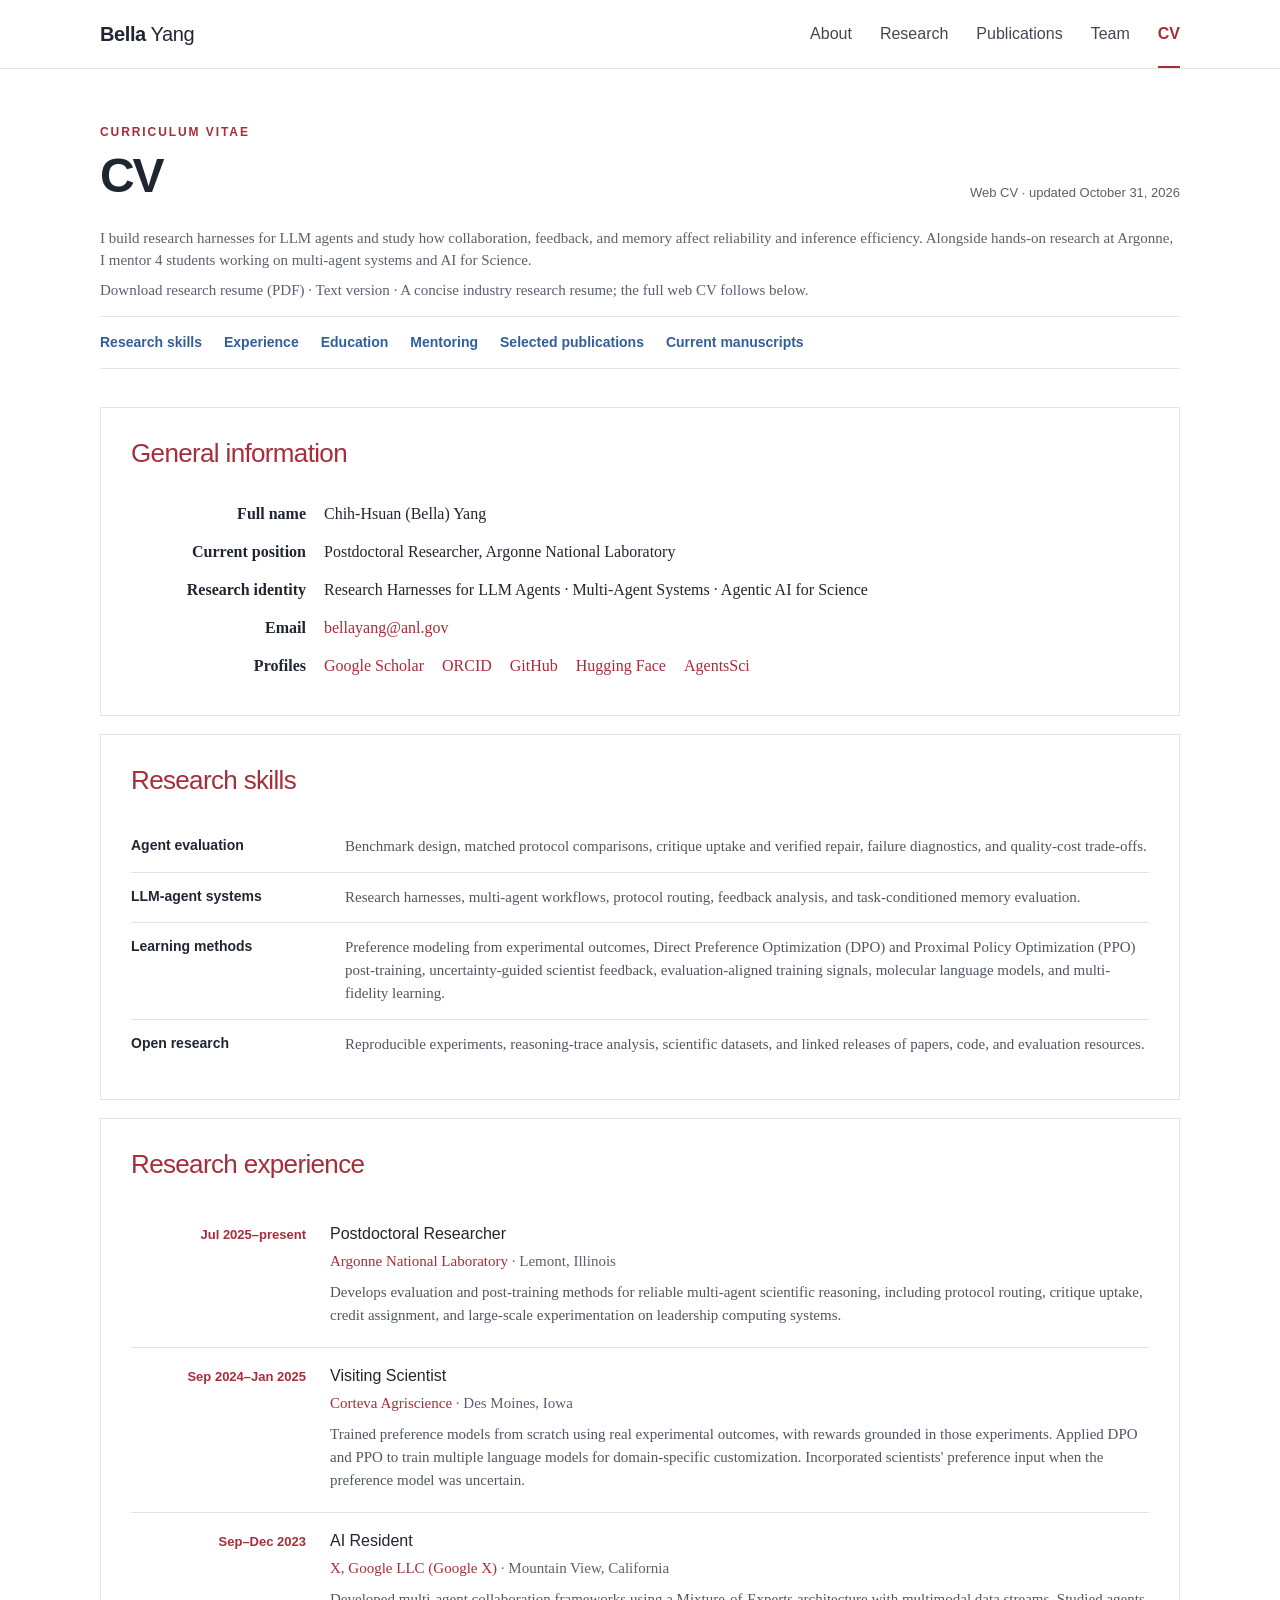
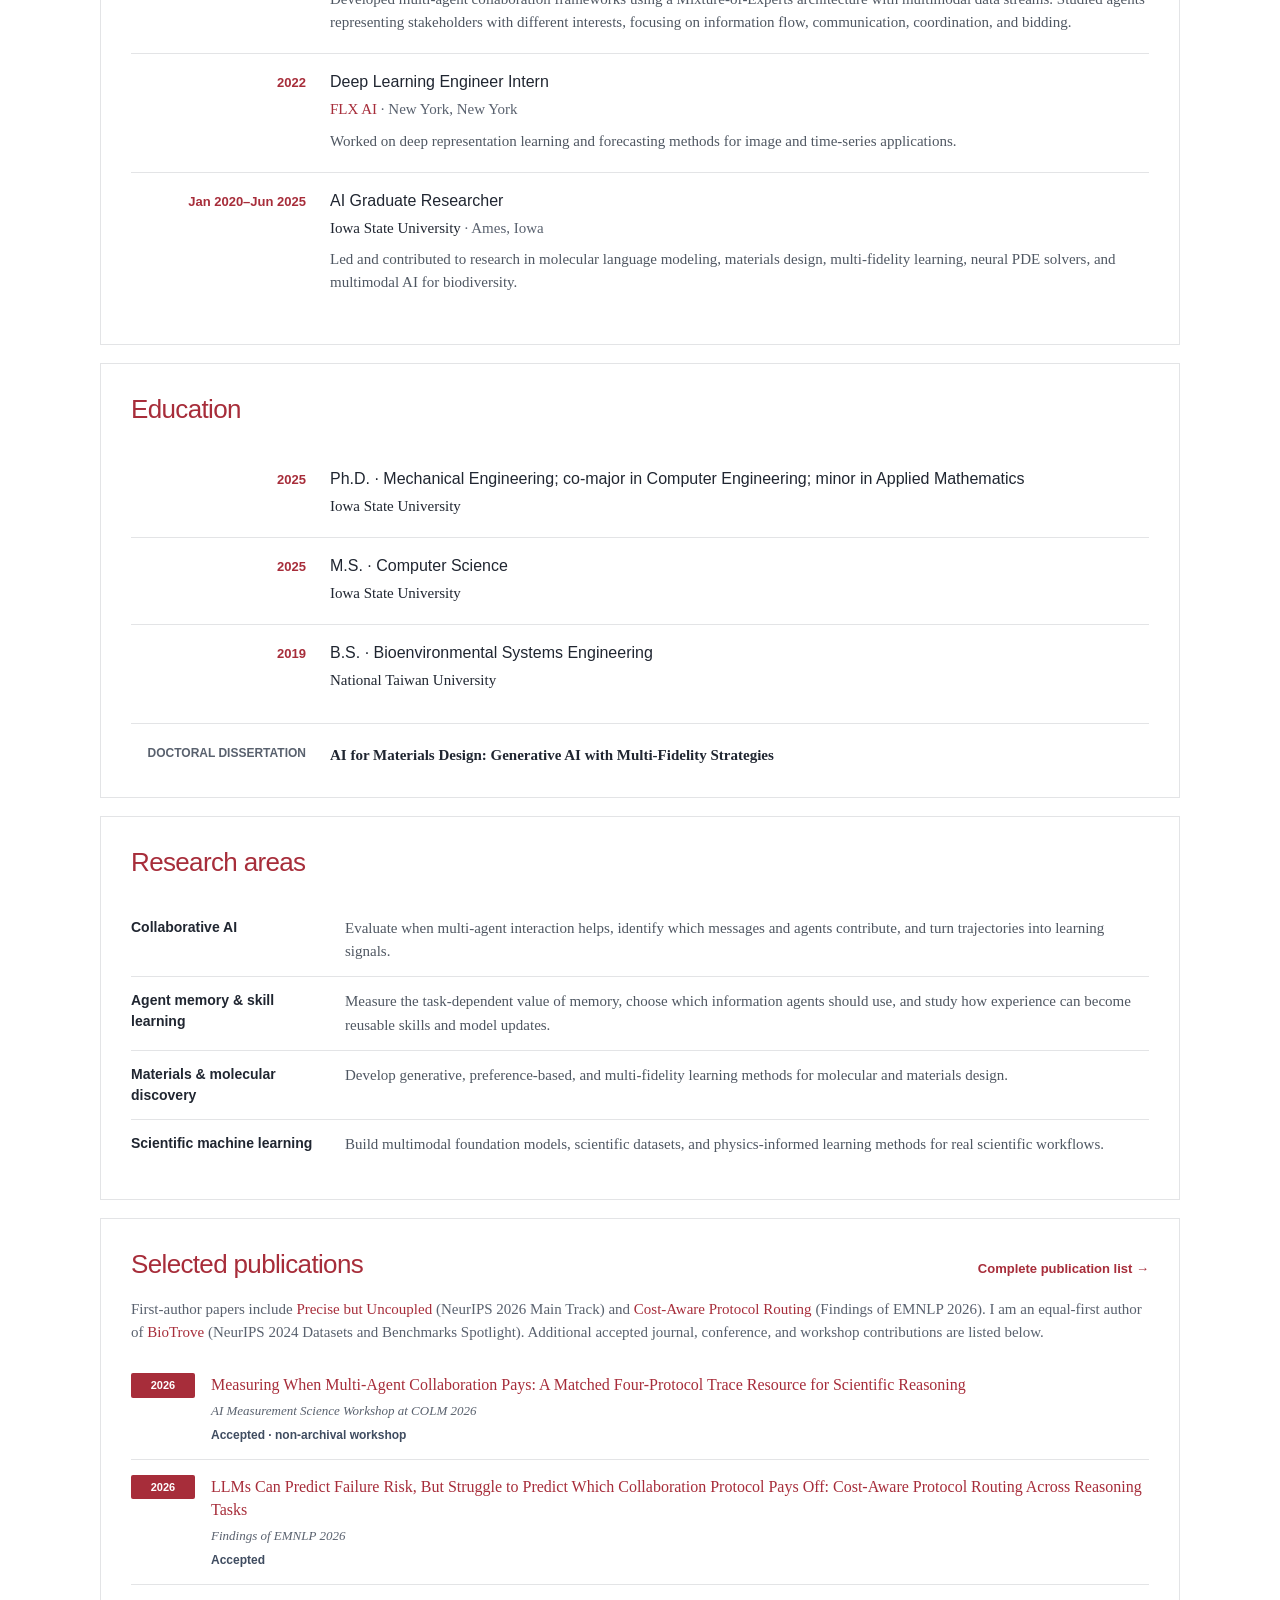
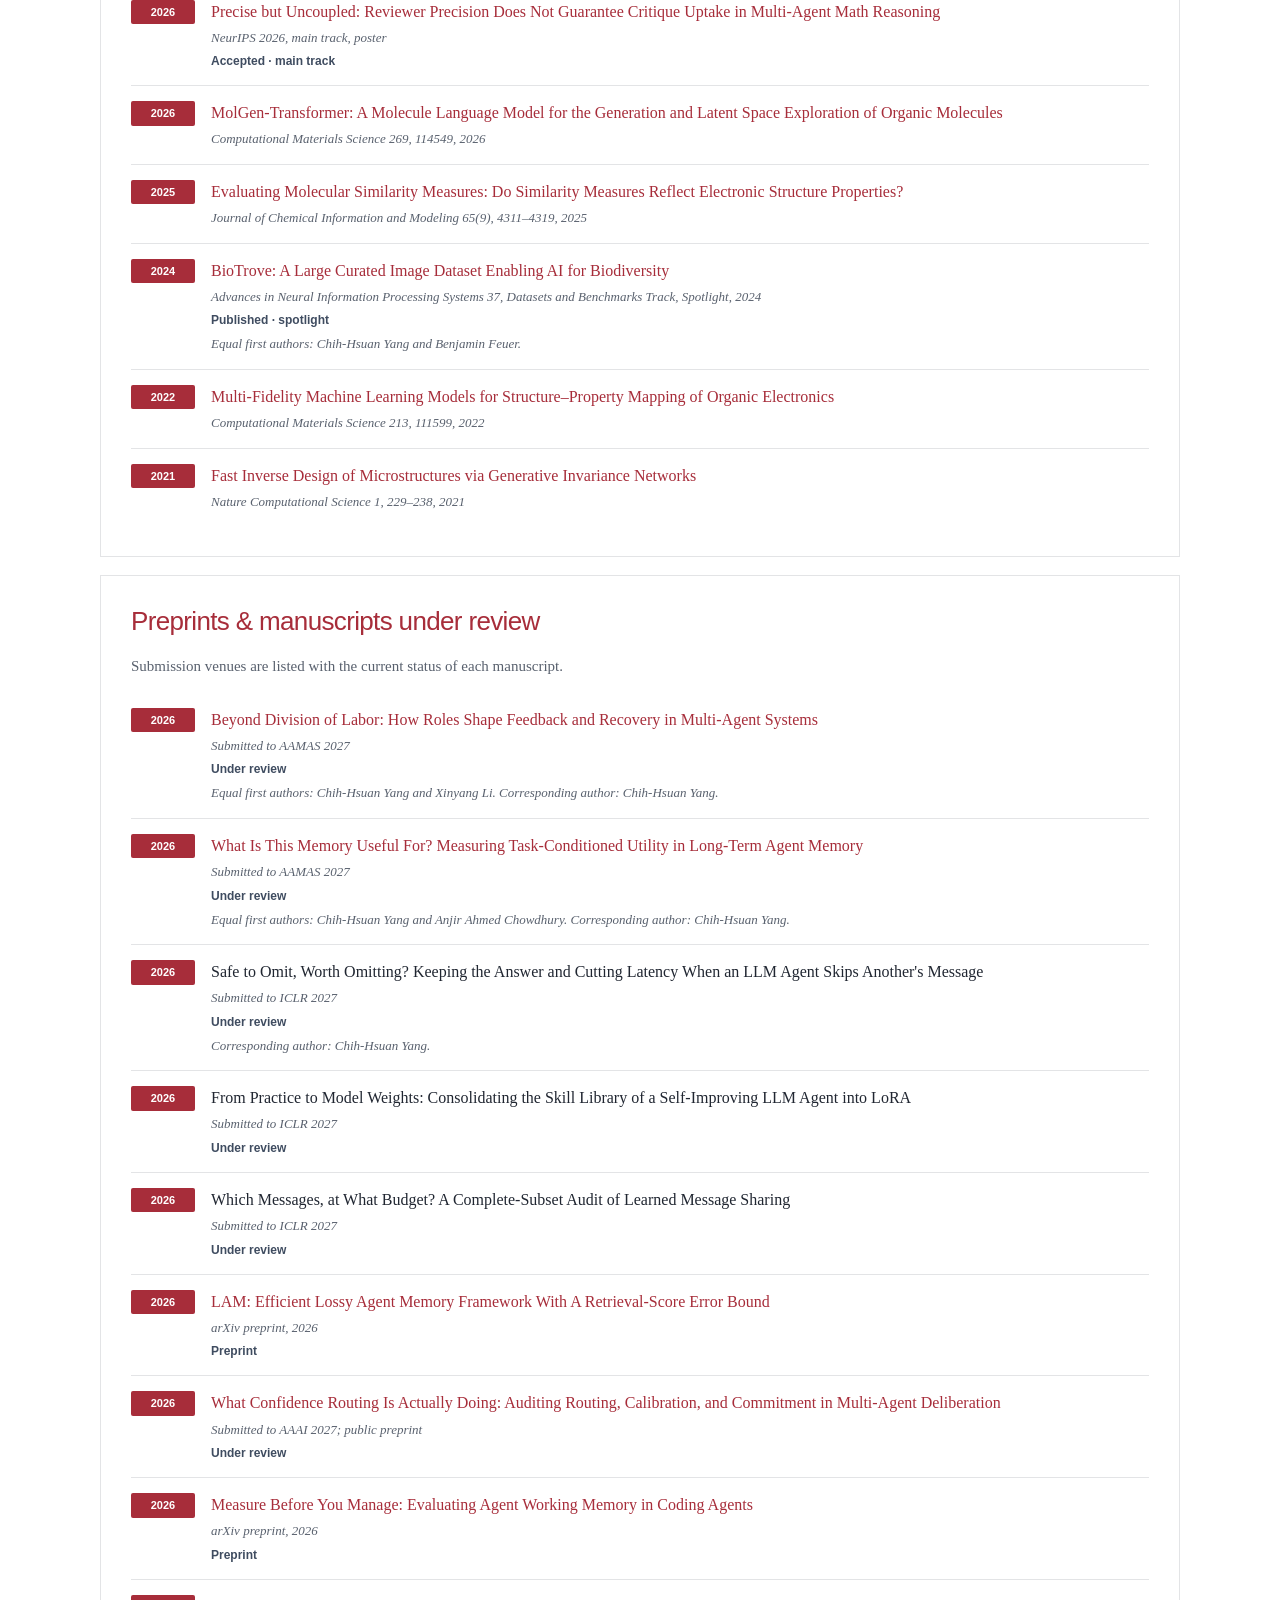
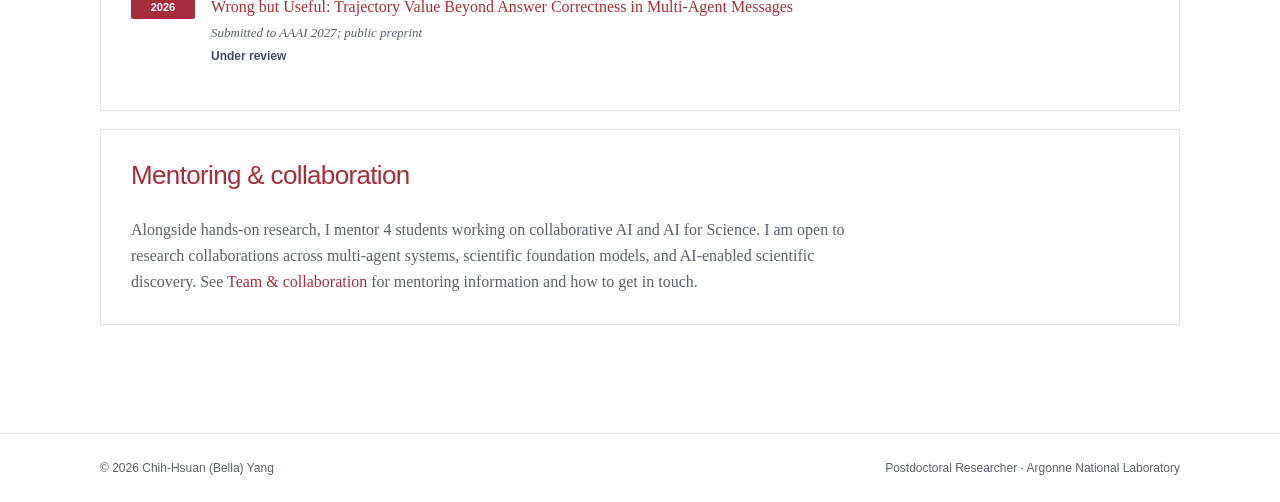
==== commit 825f5f7a: "Publish text resume and expanded research keywords" ====
--- a/cv/index.html
+++ b/cv/index.html
@@ -1,2 +1,2 @@
 <!DOCTYPE html><html lang="en"><head><meta charSet="utf-8"/><meta name="viewport" content="width=device-width, initial-scale=1"/><link rel="stylesheet" href="/assets/site.css"/><title>CV | Chih-Hsuan (Bella) Yang</title><meta name="description" content="Web CV for Chih-Hsuan (Bella) Yang, Postdoctoral Researcher at Argonne National Laboratory, including education, research experience, and publications."/><meta name="application-name" content="Bella Yang"/><meta name="keywords" content="Chih-Hsuan Bella Yang,Chih-Hsuan Yang,Bella Yang,Argonne National Laboratory,Argonne,multi-agent systems,AI for Science,agent evaluation,collaborative AI,AI for materials discovery,molecular language models,scientific machine learning,BioTrove,reinforcement learning"/><meta name="author" content="Chih-Hsuan (Bella) Yang"/><link rel="author" href="https://chihhsuan-yang.github.io"/><meta name="creator" content="Chih-Hsuan (Bella) Yang"/><meta name="publisher" content="Chih-Hsuan (Bella) Yang"/><meta name="category" content="Research"/><meta name="robots" content="index, follow"/><meta name="googlebot" content="index, follow, max-image-preview:large, max-snippet:-1, max-video-preview:-1"/><meta property="og:title" content="Bella Yang (Chih-Hsuan Yang) | Argonne National Laboratory"/><meta property="og:description" content="Bella Yang (Chih-Hsuan Yang): LLM-agent harnesses, multi-agent systems, and agentic AI for Science. Postdoctoral Researcher at Argonne National Laboratory. Publications, projects, and collaboration."/><meta property="og:url" content="https://chihhsuan-yang.github.io/cv/"/><meta property="og:site_name" content="Bella Yang"/><meta property="og:type" content="profile"/><meta property="og:locale" content="en_US"/><meta property="og:image" content="https://chihhsuan-yang.github.io/og.png"/><meta property="og:image:width" content="1200"/><meta property="og:image:height" content="630"/><meta property="og:image:alt" content="Chih-Hsuan (Bella) Yang, Argonne National Laboratory researcher"/><meta name="twitter:card" content="summary_large_image"/><meta name="twitter:title" content="Bella Yang (Chih-Hsuan Yang) | Argonne National Laboratory"/><meta name="twitter:description" content="Bella Yang (Chih-Hsuan Yang): LLM-agent harnesses, multi-agent systems, and agentic AI for Science. Postdoctoral Researcher at Argonne National Laboratory. Publications, projects, and collaboration."/><meta name="twitter:image" content="https://chihhsuan-yang.github.io/og.png"/><link rel="icon" href="/bella-yang-profile.jpg" sizes="600x600" type="image/jpeg"/><link rel="canonical" href="https://chihhsuan-yang.github.io/cv/"/><meta name="google-site-verification" content="qrDLqd50NeAtLPjh41xYGkPx66R3m0NOW2qwP1FVAsw"/>
-</head><body><a class="skip-link" href="#main">Skip to content</a><header class="site-header"><div class="header-inner"><a href="/" class="site-name" aria-label="Bella Yang, homepage"><strong>Bella</strong> Yang</a><nav class="site-nav" aria-label="Main navigation"><a href="/">About</a><a href="/projects/">Research</a><a href="/publications/">Publications</a><a href="/team/">Team</a><a class="active" href="/cv/" aria-current="page">CV</a></nav></div><div class="accent-rule" aria-hidden="true"></div></header><main class="content-shell inner-page" id="main"><div class="page-title-row"><div><p class="page-eyebrow">Curriculum vitae</p><h1>CV</h1></div><p class="page-updated">Web CV · updated October 31, 2026</p></div><p class="cv-section-intro">I build research harnesses for LLM agents and study how collaboration, feedback, and memory affect reliability and inference efficiency. Alongside hands-on research at Argonne, I mentor <!-- -->4<!-- --> students working on multi-agent systems and AI for Science.</p><p class="cv-section-intro"><a href="/resume/Bella_Yang_Research_Resume.pdf" download="">Download research resume (PDF)</a> <!-- -->· A concise industry research resume; the full web CV follows below.</p><nav class="section-jump-links" aria-label="CV sections"><a href="#research-skills">Research skills</a><a href="#appointments">Experience</a><a href="#education">Education</a><a href="#mentoring-collaboration">Mentoring</a><a href="#selected-work">Selected publications</a><a href="#current-manuscripts">Current manuscripts</a></nav><section class="cv-card" aria-labelledby="general-information"><h2 id="general-information">General information</h2><dl class="info-table"><div><dt>Full name</dt><dd>Chih-Hsuan (Bella) Yang</dd></div><div><dt>Current position</dt><dd>Postdoctoral Researcher<!-- -->, <!-- -->Argonne National Laboratory</dd></div><div><dt>Research identity</dt><dd>Research Harnesses for LLM Agents · Multi-Agent Systems · Agentic AI for Science</dd></div><div><dt>Email</dt><dd><a href="mailto:bellayang@anl.gov">bellayang@anl.gov</a></dd></div><div><dt>Profiles</dt><dd class="inline-profile-links"><a href="https://scholar.google.com/citations?user=s7RDC3YAAAAJ" target="_blank" rel="me noreferrer">Google Scholar</a><a href="https://orcid.org/0000-0003-4841-1135" target="_blank" rel="me noreferrer">ORCID</a><a href="https://github.com/ChihHsuan-Yang" target="_blank" rel="me noreferrer">GitHub</a><a href="https://huggingface.co/ChihHsuan-Yang" target="_blank" rel="me noreferrer">Hugging Face</a><a href="https://huggingface.co/AgentsSci" target="_blank" rel="noreferrer">AgentsSci</a></dd></div></dl></section><section class="cv-card" aria-labelledby="research-skills"><h2 id="research-skills">Research skills</h2><ul class="cv-topic-list"><li><strong>Agent evaluation</strong><span>Benchmark design, matched protocol comparisons, critique uptake and verified repair, failure diagnostics, and quality-cost trade-offs.</span></li><li><strong>LLM-agent systems</strong><span>Research harnesses, multi-agent workflows, protocol routing, feedback analysis, and task-conditioned memory evaluation.</span></li><li><strong>Learning methods</strong><span>Preference modeling from experimental outcomes, DPO and PPO post-training, uncertainty-guided scientist feedback, evaluation-aligned training signals, molecular language models, and multi-fidelity learning.</span></li><li><strong>Open research</strong><span>Reproducible experiments, reasoning-trace analysis, scientific datasets, and linked releases of papers, code, and evaluation resources.</span></li></ul></section><section class="cv-card" aria-labelledby="appointments"><h2 id="appointments">Research experience</h2><ol class="cv-timeline"><li><div class="timeline-period">Jul 2025–present</div><div><h3>Postdoctoral Researcher</h3><p class="timeline-organization"><a href="https://intro-hpc-bootcamp.alcf.anl.gov/program/program-details/facilitators-and-speakers" target="_blank" rel="noreferrer">Argonne National Laboratory</a><span> · <!-- -->Lemont, Illinois</span></p><p>Develops evaluation and post-training methods for reliable multi-agent scientific reasoning, including protocol routing, critique uptake, credit assignment, and large-scale experimentation on leadership computing systems.</p></div></li><li><div class="timeline-period">Sep 2024–Jan 2025</div><div><h3>Visiting Scientist</h3><p class="timeline-organization"><a href="https://www.alcf.anl.gov/events/bridging-foundational-ai-cross-disciplinary-innovation-molecular-discovery-biodiversity" target="_blank" rel="noreferrer">Corteva Agriscience</a><span> · <!-- -->Des Moines, Iowa</span></p><p>Trained preference models from scratch using real experimental outcomes, with rewards grounded in those experiments. Applied DPO and PPO to train multiple language models for domain-specific customization. Incorporated scientists&#x27; preference input when the preference model was uncertain.</p></div></li><li><div class="timeline-period">Sep–Dec 2023</div><div><h3>AI Resident</h3><p class="timeline-organization"><a href="https://www.alcf.anl.gov/events/bridging-foundational-ai-cross-disciplinary-innovation-molecular-discovery-biodiversity" target="_blank" rel="noreferrer">X, Google LLC (Google X)</a><span> · <!-- -->Mountain View, California</span></p><p>Developed multi-agent collaboration frameworks using a Mixture-of-Experts architecture with multimodal data streams. Studied agents representing stakeholders with different interests, focusing on information flow, communication, coordination, and bidding.</p></div></li><li><div class="timeline-period">2022</div><div><h3>Deep Learning Engineer Intern</h3><p class="timeline-organization"><a href="https://flxai.com/about-flx-ai/chih-hsuan-yang/" target="_blank" rel="noreferrer">FLX AI</a><span> · <!-- -->New York, New York</span></p><p>Worked on deep representation learning and forecasting methods for image and time-series applications.</p></div></li><li><div class="timeline-period">Jan 2020–Jun 2025</div><div><h3>AI Graduate Researcher</h3><p class="timeline-organization">Iowa State University<span> · <!-- -->Ames, Iowa</span></p><p>Led and contributed to research in molecular language modeling, materials design, multi-fidelity learning, neural PDE solvers, and multimodal AI for biodiversity.</p></div></li></ol></section><section class="cv-card" aria-labelledby="education"><h2 id="education">Education</h2><ol class="education-list"><li><span class="education-year">2025</span><div><h3>Ph.D.<!-- --> · <!-- -->Mechanical Engineering; co-major in Computer Engineering; minor in Applied Mathematics</h3><p>Iowa State University</p></div></li><li><span class="education-year">2025</span><div><h3>M.S.<!-- --> · <!-- -->Computer Science</h3><p>Iowa State University</p></div></li><li><span class="education-year">2019</span><div><h3>B.S.<!-- --> · <!-- -->Bioenvironmental Systems Engineering</h3><p>National Taiwan University</p></div></li></ol><div class="dissertation-note"><span>Doctoral dissertation</span><strong>AI for Materials Design: Generative AI with Multi-Fidelity Strategies</strong></div></section><section class="cv-card" aria-labelledby="research-areas"><h2 id="research-areas">Research areas</h2><ul class="cv-topic-list"><li><strong>Collaborative AI</strong><span>Evaluate when multi-agent interaction helps, identify which messages and agents contribute, and turn trajectories into learning signals.</span></li><li><strong>Agent memory &amp; skill learning</strong><span>Measure the task-dependent value of memory, choose which information agents should use, and study how experience can become reusable skills and model updates.</span></li><li><strong>Materials &amp; molecular discovery</strong><span>Develop generative, preference-based, and multi-fidelity learning methods for molecular and materials design.</span></li><li><strong>Scientific machine learning</strong><span>Build multimodal foundation models, scientific datasets, and physics-informed learning methods for real scientific workflows.</span></li></ul></section><section class="cv-card" aria-labelledby="selected-work"><div class="cv-heading-row"><h2 id="selected-work">Selected publications</h2><a href="/publications/">Complete publication list →</a></div><p class="cv-section-intro">First-author papers include <a href="https://chihhsuan-yang.github.io/NeurIPS26_Precise-but-Uncoupled/">Precise but Uncoupled</a> <!-- -->(NeurIPS 2026 Main Track) and <a href="https://chihhsuan-yang.github.io/EMNLP_Cost-Aware-Protocol-Routing/">Cost-Aware Protocol Routing</a> <!-- -->(Findings of EMNLP 2026). I am an equal-first author of <a href="https://baskargroup.github.io/BioTrove/">BioTrove</a> <!-- -->(NeurIPS 2024 Datasets and Benchmarks Spotlight). Additional accepted journal, conference, and workshop contributions are listed below.</p><ol class="cv-publication-list"><li><span class="cv-year">2026</span><div><a href="https://openreview.net/forum?id=ofsAhzrSbg" target="_blank" rel="noreferrer">Measuring When Multi-Agent Collaboration Pays: A Matched Four-Protocol Trace Resource for Scientific Reasoning</a><span>AI Measurement Science Workshop at COLM 2026</span><span class="cv-publication-status">Accepted · non-archival workshop</span></div></li><li><span class="cv-year">2026</span><div><a href="https://aclanthology.org/2026.findings-emnlp.1275/" target="_blank" rel="noreferrer">LLMs Can Predict Failure Risk, But Struggle to Predict Which Collaboration Protocol Pays Off: Cost-Aware Protocol Routing Across Reasoning Tasks</a><span>Findings of EMNLP 2026</span><span class="cv-publication-status">Accepted</span></div></li><li><span class="cv-year">2026</span><div><a href="https://neurips.cc/virtual/2026/poster/152264" target="_blank" rel="noreferrer">Precise but Uncoupled: Reviewer Precision Does Not Guarantee Critique Uptake in Multi-Agent Math Reasoning</a><span>NeurIPS 2026, main track, poster</span><span class="cv-publication-status">Accepted · main track</span></div></li><li><span class="cv-year">2026</span><div><a href="https://doi.org/10.1016/j.commatsci.2026.114549" target="_blank" rel="noreferrer">MolGen-Transformer: A Molecule Language Model for the Generation and Latent Space Exploration of Organic Molecules</a><span>Computational Materials Science 269, 114549, 2026</span></div></li><li><span class="cv-year">2025</span><div><a href="https://doi.org/10.1021/acs.jcim.5c00175" target="_blank" rel="noreferrer">Evaluating Molecular Similarity Measures: Do Similarity Measures Reflect Electronic Structure Properties?</a><span>Journal of Chemical Information and Modeling 65(9), 4311–4319, 2025</span></div></li><li><span class="cv-year">2024</span><div><a href="https://proceedings.neurips.cc/paper_files/paper/2024/hash/b92854f80ba4feefb973959b259dbc2c-Abstract-Datasets_and_Benchmarks_Track.html" target="_blank" rel="noreferrer">BioTrove: A Large Curated Image Dataset Enabling AI for Biodiversity</a><span>Advances in Neural Information Processing Systems 37, Datasets and Benchmarks Track, Spotlight, 2024</span><span class="cv-publication-status">Published · spotlight</span><span>Equal first authors: Chih-Hsuan Yang and Benjamin Feuer.</span></div></li><li><span class="cv-year">2022</span><div><a href="https://doi.org/10.1016/j.commatsci.2022.111599" target="_blank" rel="noreferrer">Multi-Fidelity Machine Learning Models for Structure–Property Mapping of Organic Electronics</a><span>Computational Materials Science 213, 111599, 2022</span></div></li><li><span class="cv-year">2021</span><div><a href="https://doi.org/10.1038/s43588-021-00045-8" target="_blank" rel="noreferrer">Fast Inverse Design of Microstructures via Generative Invariance Networks</a><span>Nature Computational Science 1, 229–238, 2021</span></div></li></ol></section><section class="cv-card" aria-labelledby="current-manuscripts"><h2 id="current-manuscripts">Preprints &amp; manuscripts under review</h2><p class="cv-section-intro">Submission venues are listed with the current status of each manuscript.</p><ol class="cv-publication-list"><li><span class="cv-year">2026</span><div><a href="https://chihhsuan-yang.github.io/AAMAS2027-AgentProtocols/" target="_blank" rel="noreferrer">Beyond Division of Labor: How Roles Shape Feedback and Recovery in Multi-Agent Systems</a><span>Submitted to AAMAS 2027</span><span class="cv-publication-status">Under review</span><span>Equal first authors: Chih-Hsuan Yang and Xinyang Li. Corresponding author: Chih-Hsuan Yang.</span></div></li><li><span class="cv-year">2026</span><div><a href="https://chihhsuan-yang.github.io/AAMAS2027-ConditionalMemory/" target="_blank" rel="noreferrer">What Is This Memory Useful For? Measuring Task-Conditioned Utility in Long-Term Agent Memory</a><span>Submitted to AAMAS 2027</span><span class="cv-publication-status">Under review</span><span>Equal first authors: Chih-Hsuan Yang and Anjir Ahmed Chowdhury. Corresponding author: Chih-Hsuan Yang.</span></div></li><li><span class="cv-year">2026</span><div><p class="cv-publication-title">Safe to Omit, Worth Omitting? Keeping the Answer and Cutting Latency When an LLM Agent Skips Another&#x27;s Message</p><span>Submitted to ICLR 2027</span><span class="cv-publication-status">Under review</span><span>Corresponding author: Chih-Hsuan Yang.</span></div></li><li><span class="cv-year">2026</span><div><p class="cv-publication-title">From Practice to Model Weights: Consolidating the Skill Library of a Self-Improving LLM Agent into LoRA</p><span>Submitted to ICLR 2027</span><span class="cv-publication-status">Under review</span></div></li><li><span class="cv-year">2026</span><div><p class="cv-publication-title">Which Messages, at What Budget? A Complete-Subset Audit of Learned Message Sharing</p><span>Submitted to ICLR 2027</span><span class="cv-publication-status">Under review</span></div></li><li><span class="cv-year">2026</span><div><a href="https://arxiv.org/abs/2609.32256" target="_blank" rel="noreferrer">LAM: Efficient Lossy Agent Memory Framework With A Retrieval-Score Error Bound</a><span>arXiv preprint, 2026</span><span class="cv-publication-status">Preprint</span></div></li><li><span class="cv-year">2026</span><div><a href="https://arxiv.org/abs/2609.27822" target="_blank" rel="noreferrer">What Confidence Routing Is Actually Doing: Auditing Routing, Calibration, and Commitment in Multi-Agent Deliberation</a><span>Submitted to AAAI 2027; public preprint</span><span class="cv-publication-status">Under review</span></div></li><li><span class="cv-year">2026</span><div><a href="https://arxiv.org/abs/2608.31057" target="_blank" rel="noreferrer">Measure Before You Manage: Evaluating Agent Working Memory in Coding Agents</a><span>arXiv preprint, 2026</span><span class="cv-publication-status">Preprint</span></div></li><li><span class="cv-year">2026</span><div><a href="https://chihhsuan-yang.github.io/AAAI_Wrong-but-Useful/" target="_blank" rel="noreferrer">Wrong but Useful: Trajectory Value Beyond Answer Correctness in Multi-Agent Messages</a><span>Submitted to AAAI 2027; public preprint</span><span class="cv-publication-status">Under review</span></div></li></ol></section><section class="cv-card cv-note" aria-labelledby="mentoring-collaboration"><h2 id="mentoring-collaboration">Mentoring &amp; collaboration</h2><p>Alongside hands-on research, I mentor <!-- -->4<!-- --> students working on collaborative AI and AI for Science. I am open to research collaborations across multi-agent systems, scientific foundation models, and AI-enabled scientific discovery. See <a href="/team/">Team &amp; collaboration</a> for mentoring information and how to get in touch.</p></section></main><footer class="site-footer"><div class="footer-inner"><span>© 2026 <!-- -->Chih-Hsuan (Bella) Yang</span><span>Postdoctoral Researcher<!-- --> · <!-- -->Argonne National Laboratory</span></div></footer></body></html>+</head><body><a class="skip-link" href="#main">Skip to content</a><header class="site-header"><div class="header-inner"><a href="/" class="site-name" aria-label="Bella Yang, homepage"><strong>Bella</strong> Yang</a><nav class="site-nav" aria-label="Main navigation"><a href="/">About</a><a href="/projects/">Research</a><a href="/publications/">Publications</a><a href="/team/">Team</a><a class="active" href="/cv/" aria-current="page">CV</a></nav></div><div class="accent-rule" aria-hidden="true"></div></header><main class="content-shell inner-page" id="main"><div class="page-title-row"><div><p class="page-eyebrow">Curriculum vitae</p><h1>CV</h1></div><p class="page-updated">Web CV · updated October 31, 2026</p></div><p class="cv-section-intro">I build research harnesses for LLM agents and study how collaboration, feedback, and memory affect reliability and inference efficiency. Alongside hands-on research at Argonne, I mentor <!-- -->4<!-- --> students working on multi-agent systems and AI for Science.</p><p class="cv-section-intro"><a href="/resume/Bella_Yang_Research_Resume.pdf" download="">Download research resume (PDF)</a> <!-- -->· <a href="/resume/Bella_Yang_Research_Resume.txt">Text version</a> <!-- -->· A concise industry research resume; the full web CV follows below.</p><nav class="section-jump-links" aria-label="CV sections"><a href="#research-skills">Research skills</a><a href="#appointments">Experience</a><a href="#education">Education</a><a href="#mentoring-collaboration">Mentoring</a><a href="#selected-work">Selected publications</a><a href="#current-manuscripts">Current manuscripts</a></nav><section class="cv-card" aria-labelledby="general-information"><h2 id="general-information">General information</h2><dl class="info-table"><div><dt>Full name</dt><dd>Chih-Hsuan (Bella) Yang</dd></div><div><dt>Current position</dt><dd>Postdoctoral Researcher<!-- -->, <!-- -->Argonne National Laboratory</dd></div><div><dt>Research identity</dt><dd>Research Harnesses for LLM Agents · Multi-Agent Systems · Agentic AI for Science</dd></div><div><dt>Email</dt><dd><a href="mailto:bellayang@anl.gov">bellayang@anl.gov</a></dd></div><div><dt>Profiles</dt><dd class="inline-profile-links"><a href="https://scholar.google.com/citations?user=s7RDC3YAAAAJ" target="_blank" rel="me noreferrer">Google Scholar</a><a href="https://orcid.org/0000-0003-4841-1135" target="_blank" rel="me noreferrer">ORCID</a><a href="https://github.com/ChihHsuan-Yang" target="_blank" rel="me noreferrer">GitHub</a><a href="https://huggingface.co/ChihHsuan-Yang" target="_blank" rel="me noreferrer">Hugging Face</a><a href="https://huggingface.co/AgentsSci" target="_blank" rel="noreferrer">AgentsSci</a></dd></div></dl></section><section class="cv-card" aria-labelledby="research-skills"><h2 id="research-skills">Research skills</h2><ul class="cv-topic-list"><li><strong>Agent evaluation</strong><span>Benchmark design, matched protocol comparisons, critique uptake and verified repair, failure diagnostics, and quality-cost trade-offs.</span></li><li><strong>LLM-agent systems</strong><span>Research harnesses, multi-agent workflows, protocol routing, feedback analysis, and task-conditioned memory evaluation.</span></li><li><strong>Learning methods</strong><span>Preference modeling from experimental outcomes, Direct Preference Optimization (DPO) and Proximal Policy Optimization (PPO) post-training, uncertainty-guided scientist feedback, evaluation-aligned training signals, molecular language models, and multi-fidelity learning.</span></li><li><strong>Open research</strong><span>Reproducible experiments, reasoning-trace analysis, scientific datasets, and linked releases of papers, code, and evaluation resources.</span></li></ul></section><section class="cv-card" aria-labelledby="appointments"><h2 id="appointments">Research experience</h2><ol class="cv-timeline"><li><div class="timeline-period">Jul 2025–present</div><div><h3>Postdoctoral Researcher</h3><p class="timeline-organization"><a href="https://intro-hpc-bootcamp.alcf.anl.gov/program/program-details/facilitators-and-speakers" target="_blank" rel="noreferrer">Argonne National Laboratory</a><span> · <!-- -->Lemont, Illinois</span></p><p>Develops evaluation and post-training methods for reliable multi-agent scientific reasoning, including protocol routing, critique uptake, credit assignment, and large-scale experimentation on leadership computing systems.</p></div></li><li><div class="timeline-period">Sep 2024–Jan 2025</div><div><h3>Visiting Scientist</h3><p class="timeline-organization"><a href="https://www.alcf.anl.gov/events/bridging-foundational-ai-cross-disciplinary-innovation-molecular-discovery-biodiversity" target="_blank" rel="noreferrer">Corteva Agriscience</a><span> · <!-- -->Des Moines, Iowa</span></p><p>Trained preference models from scratch using real experimental outcomes, with rewards grounded in those experiments. Applied DPO and PPO to train multiple language models for domain-specific customization. Incorporated scientists&#x27; preference input when the preference model was uncertain.</p></div></li><li><div class="timeline-period">Sep–Dec 2023</div><div><h3>AI Resident</h3><p class="timeline-organization"><a href="https://www.alcf.anl.gov/events/bridging-foundational-ai-cross-disciplinary-innovation-molecular-discovery-biodiversity" target="_blank" rel="noreferrer">X, Google LLC (Google X)</a><span> · <!-- -->Mountain View, California</span></p><p>Developed multi-agent collaboration frameworks using a Mixture-of-Experts architecture with multimodal data streams. Studied agents representing stakeholders with different interests, focusing on information flow, communication, coordination, and bidding.</p></div></li><li><div class="timeline-period">2022</div><div><h3>Deep Learning Engineer Intern</h3><p class="timeline-organization"><a href="https://flxai.com/about-flx-ai/chih-hsuan-yang/" target="_blank" rel="noreferrer">FLX AI</a><span> · <!-- -->New York, New York</span></p><p>Worked on deep representation learning and forecasting methods for image and time-series applications.</p></div></li><li><div class="timeline-period">Jan 2020–Jun 2025</div><div><h3>AI Graduate Researcher</h3><p class="timeline-organization">Iowa State University<span> · <!-- -->Ames, Iowa</span></p><p>Led and contributed to research in molecular language modeling, materials design, multi-fidelity learning, neural PDE solvers, and multimodal AI for biodiversity.</p></div></li></ol></section><section class="cv-card" aria-labelledby="education"><h2 id="education">Education</h2><ol class="education-list"><li><span class="education-year">2025</span><div><h3>Ph.D.<!-- --> · <!-- -->Mechanical Engineering; co-major in Computer Engineering; minor in Applied Mathematics</h3><p>Iowa State University</p></div></li><li><span class="education-year">2025</span><div><h3>M.S.<!-- --> · <!-- -->Computer Science</h3><p>Iowa State University</p></div></li><li><span class="education-year">2019</span><div><h3>B.S.<!-- --> · <!-- -->Bioenvironmental Systems Engineering</h3><p>National Taiwan University</p></div></li></ol><div class="dissertation-note"><span>Doctoral dissertation</span><strong>AI for Materials Design: Generative AI with Multi-Fidelity Strategies</strong></div></section><section class="cv-card" aria-labelledby="research-areas"><h2 id="research-areas">Research areas</h2><ul class="cv-topic-list"><li><strong>Collaborative AI</strong><span>Evaluate when multi-agent interaction helps, identify which messages and agents contribute, and turn trajectories into learning signals.</span></li><li><strong>Agent memory &amp; skill learning</strong><span>Measure the task-dependent value of memory, choose which information agents should use, and study how experience can become reusable skills and model updates.</span></li><li><strong>Materials &amp; molecular discovery</strong><span>Develop generative, preference-based, and multi-fidelity learning methods for molecular and materials design.</span></li><li><strong>Scientific machine learning</strong><span>Build multimodal foundation models, scientific datasets, and physics-informed learning methods for real scientific workflows.</span></li></ul></section><section class="cv-card" aria-labelledby="selected-work"><div class="cv-heading-row"><h2 id="selected-work">Selected publications</h2><a href="/publications/">Complete publication list →</a></div><p class="cv-section-intro">First-author papers include <a href="https://chihhsuan-yang.github.io/NeurIPS26_Precise-but-Uncoupled/">Precise but Uncoupled</a> <!-- -->(NeurIPS 2026 Main Track) and <a href="https://chihhsuan-yang.github.io/EMNLP_Cost-Aware-Protocol-Routing/">Cost-Aware Protocol Routing</a> <!-- -->(Findings of EMNLP 2026). I am an equal-first author of <a href="https://baskargroup.github.io/BioTrove/">BioTrove</a> <!-- -->(NeurIPS 2024 Datasets and Benchmarks Spotlight). Additional accepted journal, conference, and workshop contributions are listed below.</p><ol class="cv-publication-list"><li><span class="cv-year">2026</span><div><a href="https://openreview.net/forum?id=ofsAhzrSbg" target="_blank" rel="noreferrer">Measuring When Multi-Agent Collaboration Pays: A Matched Four-Protocol Trace Resource for Scientific Reasoning</a><span>AI Measurement Science Workshop at COLM 2026</span><span class="cv-publication-status">Accepted · non-archival workshop</span></div></li><li><span class="cv-year">2026</span><div><a href="https://aclanthology.org/2026.findings-emnlp.1275/" target="_blank" rel="noreferrer">LLMs Can Predict Failure Risk, But Struggle to Predict Which Collaboration Protocol Pays Off: Cost-Aware Protocol Routing Across Reasoning Tasks</a><span>Findings of EMNLP 2026</span><span class="cv-publication-status">Accepted</span></div></li><li><span class="cv-year">2026</span><div><a href="https://neurips.cc/virtual/2026/poster/152264" target="_blank" rel="noreferrer">Precise but Uncoupled: Reviewer Precision Does Not Guarantee Critique Uptake in Multi-Agent Math Reasoning</a><span>NeurIPS 2026, main track, poster</span><span class="cv-publication-status">Accepted · main track</span></div></li><li><span class="cv-year">2026</span><div><a href="https://doi.org/10.1016/j.commatsci.2026.114549" target="_blank" rel="noreferrer">MolGen-Transformer: A Molecule Language Model for the Generation and Latent Space Exploration of Organic Molecules</a><span>Computational Materials Science 269, 114549, 2026</span></div></li><li><span class="cv-year">2025</span><div><a href="https://doi.org/10.1021/acs.jcim.5c00175" target="_blank" rel="noreferrer">Evaluating Molecular Similarity Measures: Do Similarity Measures Reflect Electronic Structure Properties?</a><span>Journal of Chemical Information and Modeling 65(9), 4311–4319, 2025</span></div></li><li><span class="cv-year">2024</span><div><a href="https://proceedings.neurips.cc/paper_files/paper/2024/hash/b92854f80ba4feefb973959b259dbc2c-Abstract-Datasets_and_Benchmarks_Track.html" target="_blank" rel="noreferrer">BioTrove: A Large Curated Image Dataset Enabling AI for Biodiversity</a><span>Advances in Neural Information Processing Systems 37, Datasets and Benchmarks Track, Spotlight, 2024</span><span class="cv-publication-status">Published · spotlight</span><span>Equal first authors: Chih-Hsuan Yang and Benjamin Feuer.</span></div></li><li><span class="cv-year">2022</span><div><a href="https://doi.org/10.1016/j.commatsci.2022.111599" target="_blank" rel="noreferrer">Multi-Fidelity Machine Learning Models for Structure–Property Mapping of Organic Electronics</a><span>Computational Materials Science 213, 111599, 2022</span></div></li><li><span class="cv-year">2021</span><div><a href="https://doi.org/10.1038/s43588-021-00045-8" target="_blank" rel="noreferrer">Fast Inverse Design of Microstructures via Generative Invariance Networks</a><span>Nature Computational Science 1, 229–238, 2021</span></div></li></ol></section><section class="cv-card" aria-labelledby="current-manuscripts"><h2 id="current-manuscripts">Preprints &amp; manuscripts under review</h2><p class="cv-section-intro">Submission venues are listed with the current status of each manuscript.</p><ol class="cv-publication-list"><li><span class="cv-year">2026</span><div><a href="https://chihhsuan-yang.github.io/AAMAS2027-AgentProtocols/" target="_blank" rel="noreferrer">Beyond Division of Labor: How Roles Shape Feedback and Recovery in Multi-Agent Systems</a><span>Submitted to AAMAS 2027</span><span class="cv-publication-status">Under review</span><span>Equal first authors: Chih-Hsuan Yang and Xinyang Li. Corresponding author: Chih-Hsuan Yang.</span></div></li><li><span class="cv-year">2026</span><div><a href="https://chihhsuan-yang.github.io/AAMAS2027-ConditionalMemory/" target="_blank" rel="noreferrer">What Is This Memory Useful For? Measuring Task-Conditioned Utility in Long-Term Agent Memory</a><span>Submitted to AAMAS 2027</span><span class="cv-publication-status">Under review</span><span>Equal first authors: Chih-Hsuan Yang and Anjir Ahmed Chowdhury. Corresponding author: Chih-Hsuan Yang.</span></div></li><li><span class="cv-year">2026</span><div><p class="cv-publication-title">Safe to Omit, Worth Omitting? Keeping the Answer and Cutting Latency When an LLM Agent Skips Another&#x27;s Message</p><span>Submitted to ICLR 2027</span><span class="cv-publication-status">Under review</span><span>Corresponding author: Chih-Hsuan Yang.</span></div></li><li><span class="cv-year">2026</span><div><p class="cv-publication-title">From Practice to Model Weights: Consolidating the Skill Library of a Self-Improving LLM Agent into LoRA</p><span>Submitted to ICLR 2027</span><span class="cv-publication-status">Under review</span></div></li><li><span class="cv-year">2026</span><div><p class="cv-publication-title">Which Messages, at What Budget? A Complete-Subset Audit of Learned Message Sharing</p><span>Submitted to ICLR 2027</span><span class="cv-publication-status">Under review</span></div></li><li><span class="cv-year">2026</span><div><a href="https://arxiv.org/abs/2609.32256" target="_blank" rel="noreferrer">LAM: Efficient Lossy Agent Memory Framework With A Retrieval-Score Error Bound</a><span>arXiv preprint, 2026</span><span class="cv-publication-status">Preprint</span></div></li><li><span class="cv-year">2026</span><div><a href="https://arxiv.org/abs/2609.27822" target="_blank" rel="noreferrer">What Confidence Routing Is Actually Doing: Auditing Routing, Calibration, and Commitment in Multi-Agent Deliberation</a><span>Submitted to AAAI 2027; public preprint</span><span class="cv-publication-status">Under review</span></div></li><li><span class="cv-year">2026</span><div><a href="https://arxiv.org/abs/2608.31057" target="_blank" rel="noreferrer">Measure Before You Manage: Evaluating Agent Working Memory in Coding Agents</a><span>arXiv preprint, 2026</span><span class="cv-publication-status">Preprint</span></div></li><li><span class="cv-year">2026</span><div><a href="https://chihhsuan-yang.github.io/AAAI_Wrong-but-Useful/" target="_blank" rel="noreferrer">Wrong but Useful: Trajectory Value Beyond Answer Correctness in Multi-Agent Messages</a><span>Submitted to AAAI 2027; public preprint</span><span class="cv-publication-status">Under review</span></div></li></ol></section><section class="cv-card cv-note" aria-labelledby="mentoring-collaboration"><h2 id="mentoring-collaboration">Mentoring &amp; collaboration</h2><p>Alongside hands-on research, I mentor <!-- -->4<!-- --> students working on collaborative AI and AI for Science. I am open to research collaborations across multi-agent systems, scientific foundation models, and AI-enabled scientific discovery. See <a href="/team/">Team &amp; collaboration</a> for mentoring information and how to get in touch.</p></section></main><footer class="site-footer"><div class="footer-inner"><span>© 2026 <!-- -->Chih-Hsuan (Bella) Yang</span><span>Postdoctoral Researcher<!-- --> · <!-- -->Argonne National Laboratory</span></div></footer></body></html>
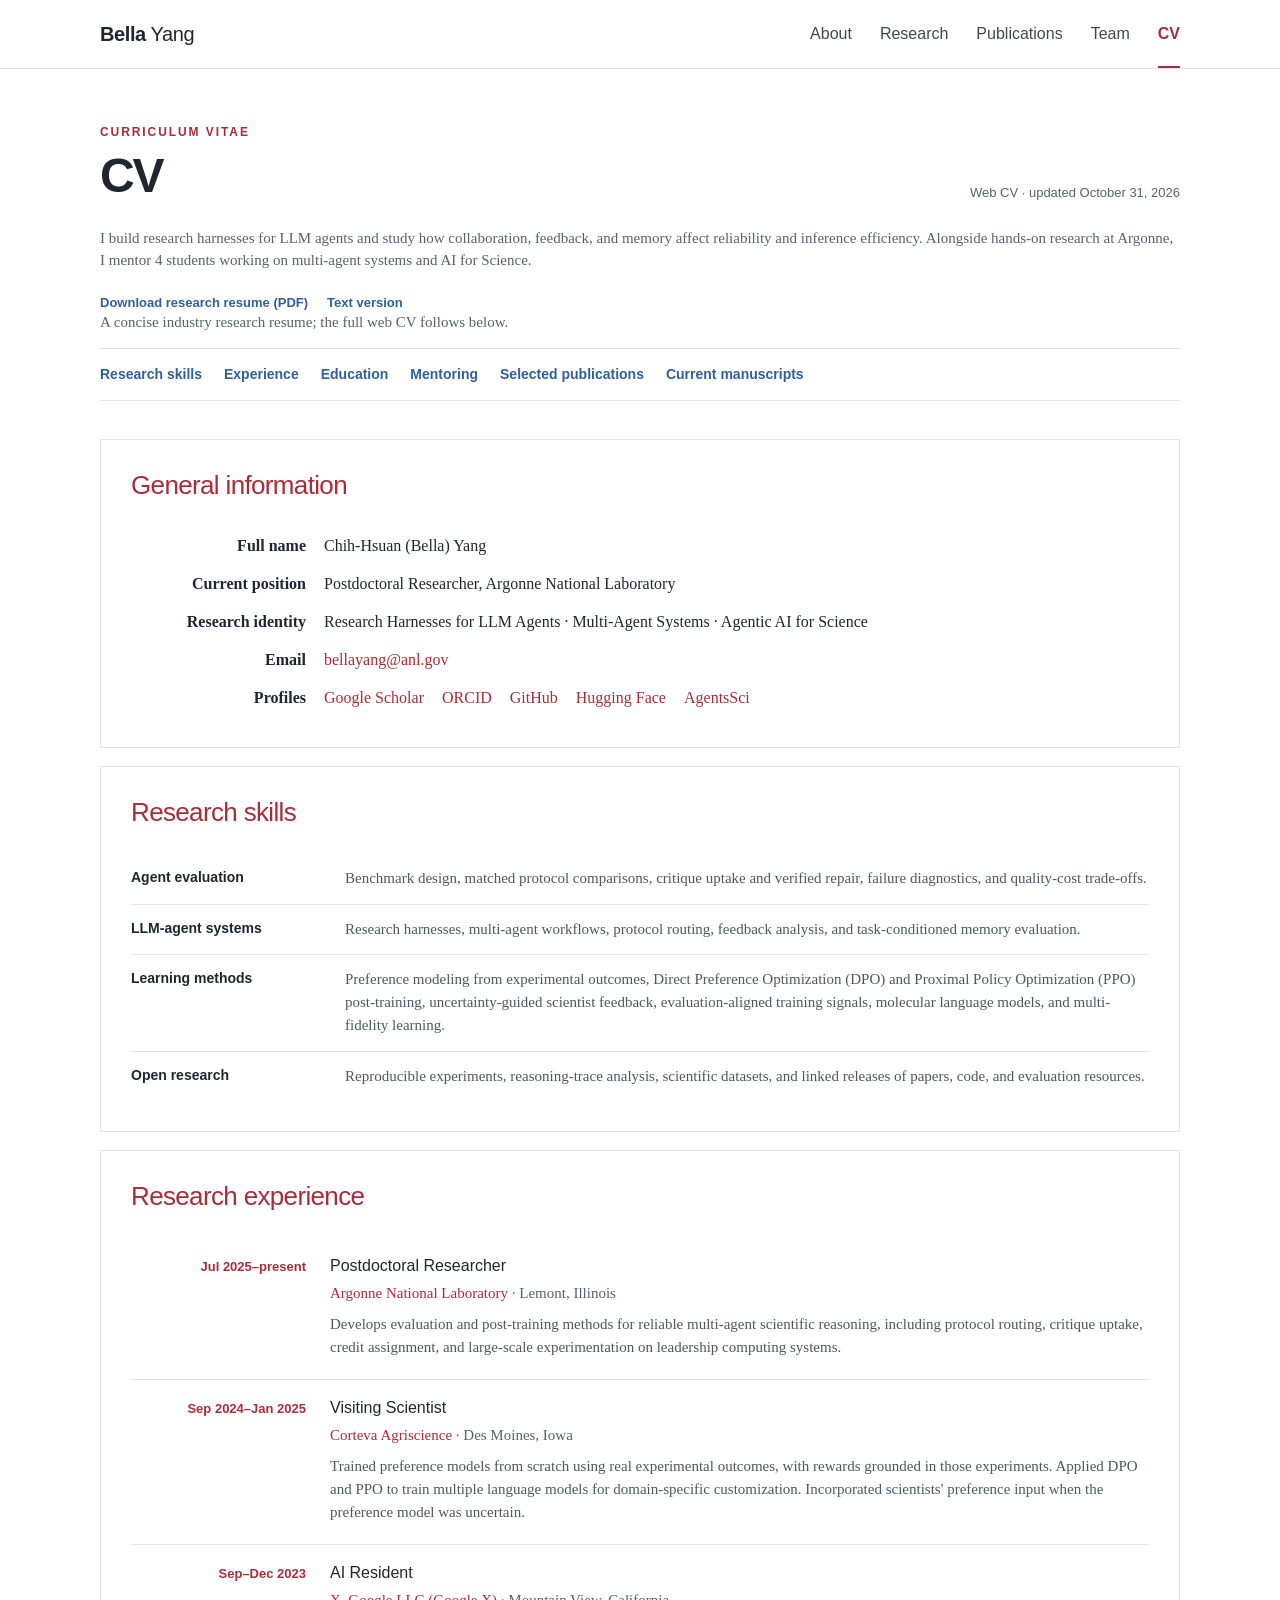
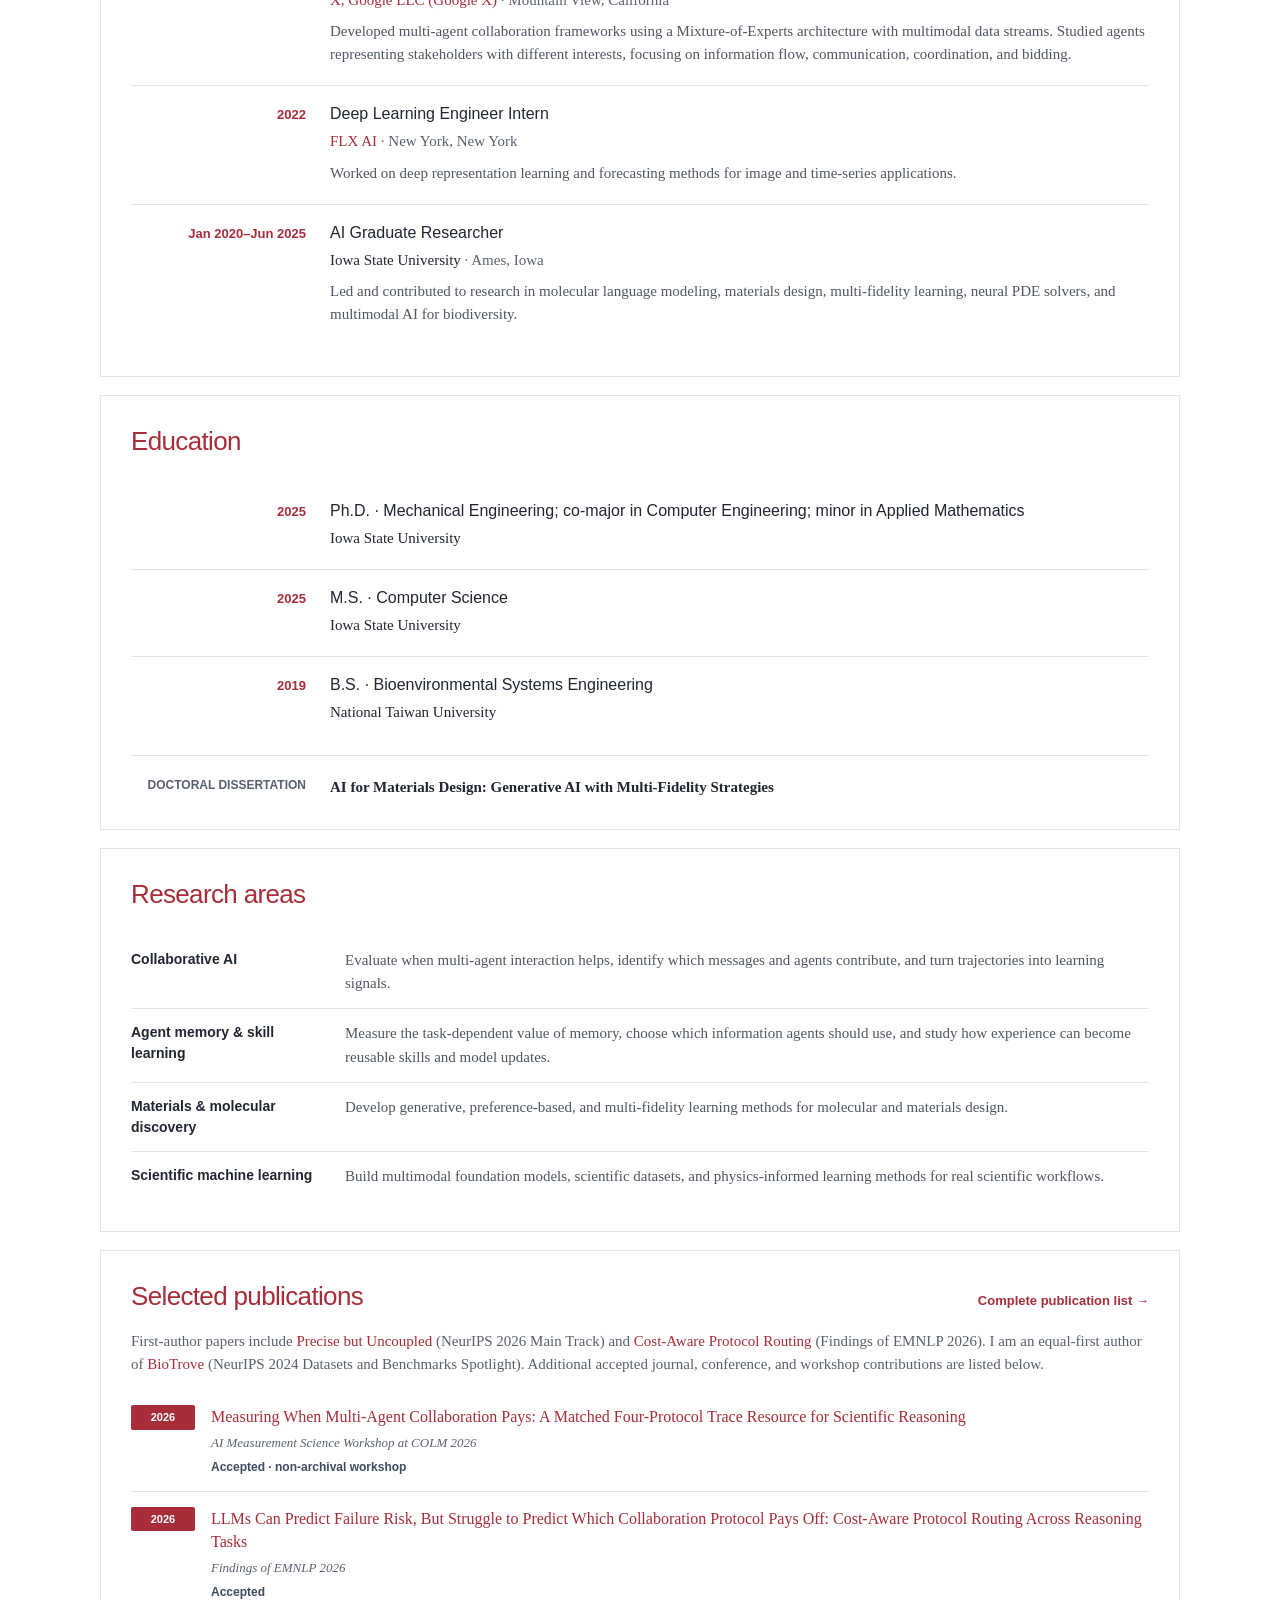
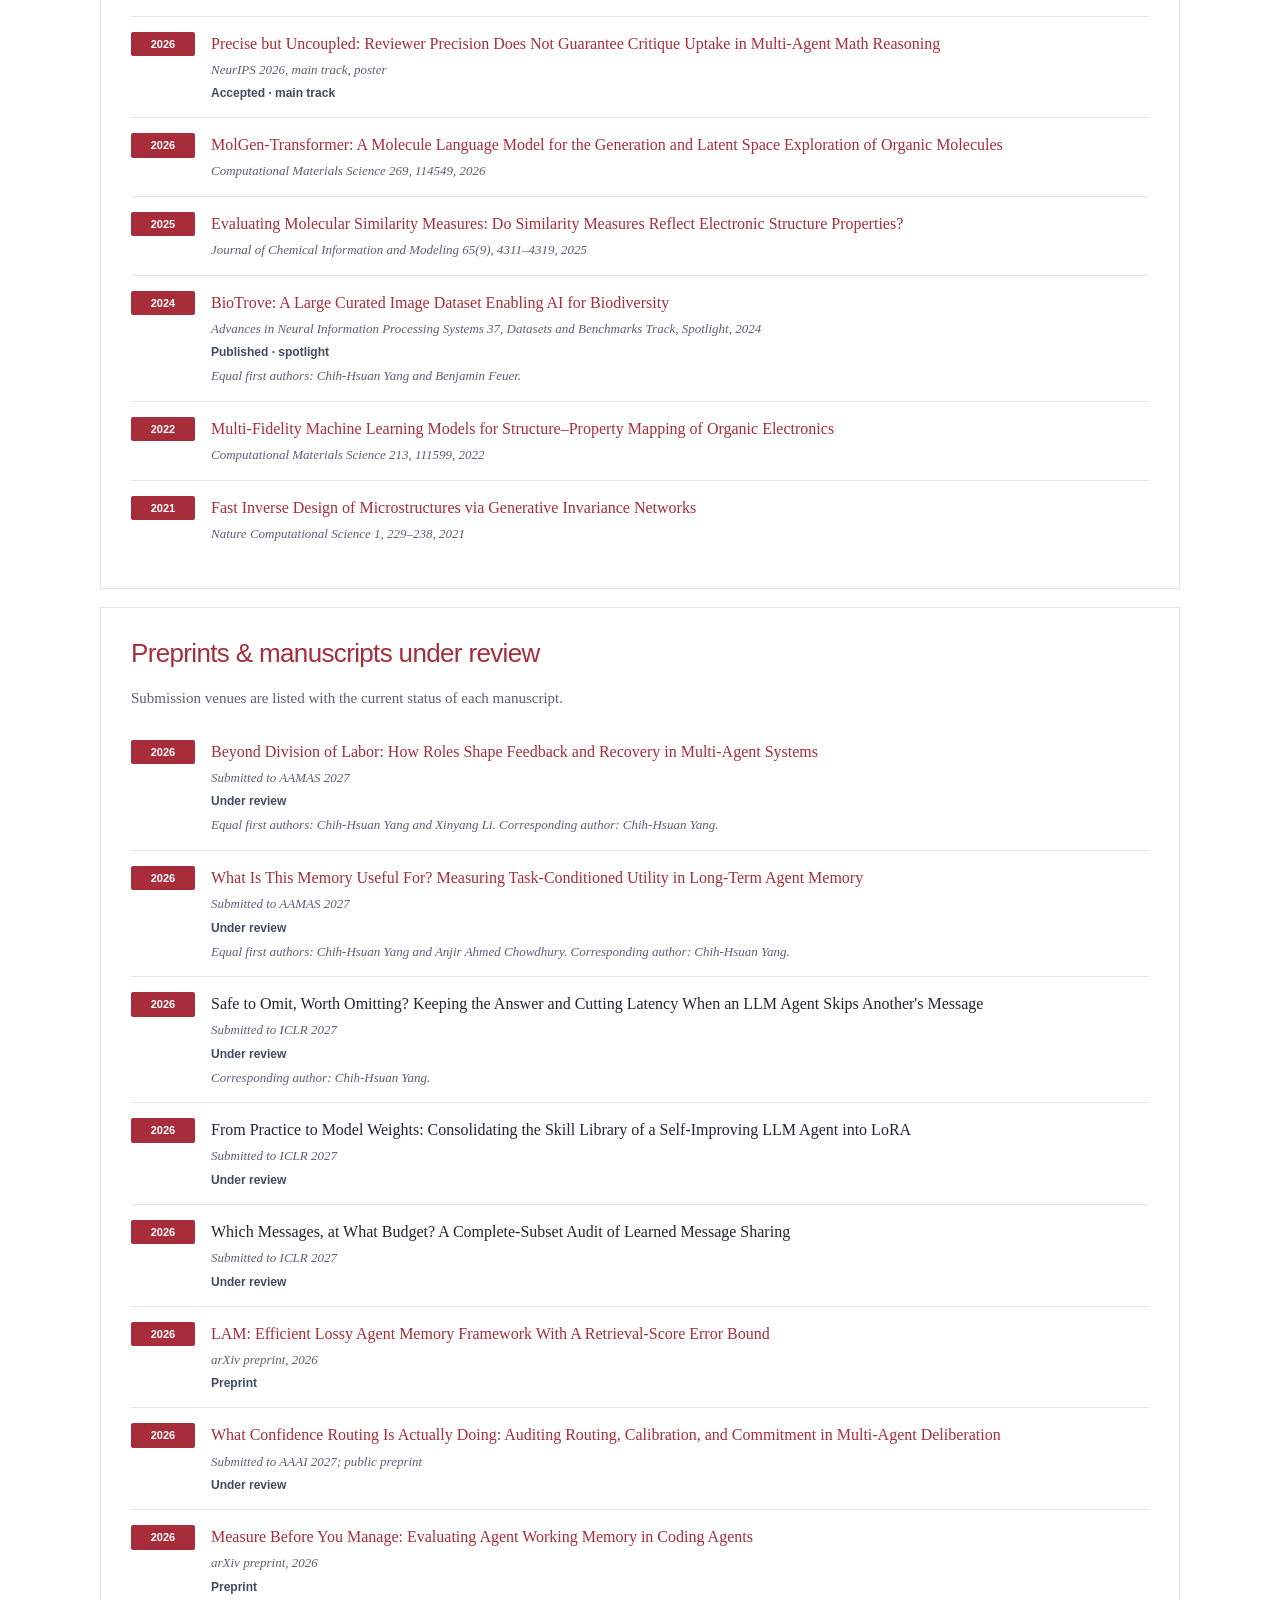
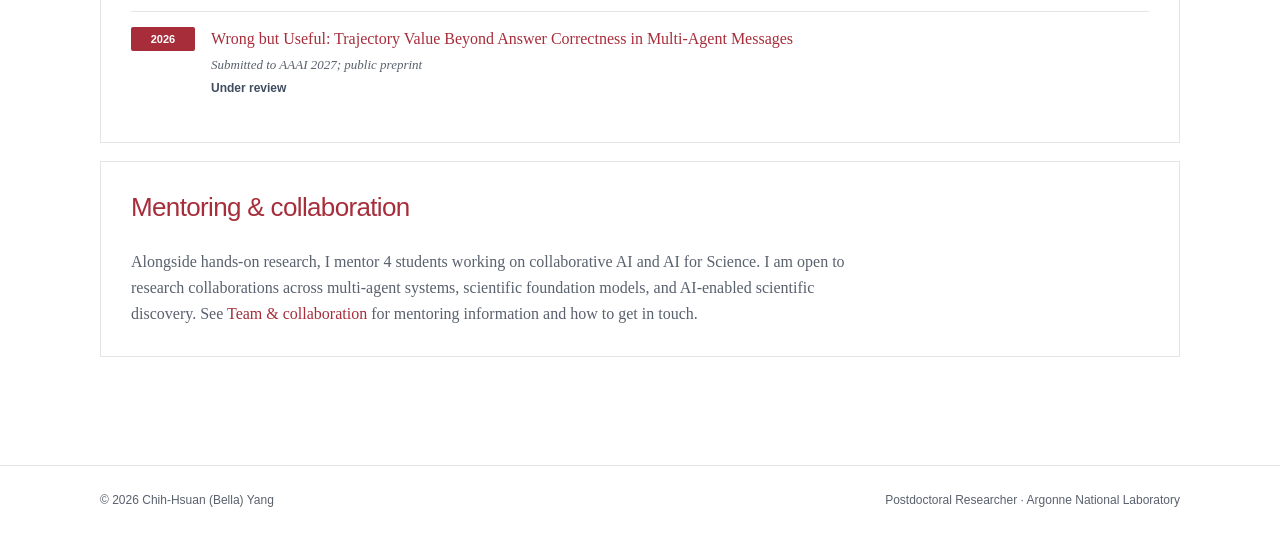
==== commit f89dc511: "Improve CV resume download visibility" ====
--- a/cv/index.html
+++ b/cv/index.html
@@ -1,2 +1,2 @@
 <!DOCTYPE html><html lang="en"><head><meta charSet="utf-8"/><meta name="viewport" content="width=device-width, initial-scale=1"/><link rel="stylesheet" href="/assets/site.css"/><title>CV | Chih-Hsuan (Bella) Yang</title><meta name="description" content="Web CV for Chih-Hsuan (Bella) Yang, Postdoctoral Researcher at Argonne National Laboratory, including education, research experience, and publications."/><meta name="application-name" content="Bella Yang"/><meta name="keywords" content="Chih-Hsuan Bella Yang,Chih-Hsuan Yang,Bella Yang,Argonne National Laboratory,Argonne,multi-agent systems,AI for Science,agent evaluation,collaborative AI,AI for materials discovery,molecular language models,scientific machine learning,BioTrove,reinforcement learning"/><meta name="author" content="Chih-Hsuan (Bella) Yang"/><link rel="author" href="https://chihhsuan-yang.github.io"/><meta name="creator" content="Chih-Hsuan (Bella) Yang"/><meta name="publisher" content="Chih-Hsuan (Bella) Yang"/><meta name="category" content="Research"/><meta name="robots" content="index, follow"/><meta name="googlebot" content="index, follow, max-image-preview:large, max-snippet:-1, max-video-preview:-1"/><meta property="og:title" content="Bella Yang (Chih-Hsuan Yang) | Argonne National Laboratory"/><meta property="og:description" content="Bella Yang (Chih-Hsuan Yang): LLM-agent harnesses, multi-agent systems, and agentic AI for Science. Postdoctoral Researcher at Argonne National Laboratory. Publications, projects, and collaboration."/><meta property="og:url" content="https://chihhsuan-yang.github.io/cv/"/><meta property="og:site_name" content="Bella Yang"/><meta property="og:type" content="profile"/><meta property="og:locale" content="en_US"/><meta property="og:image" content="https://chihhsuan-yang.github.io/og.png"/><meta property="og:image:width" content="1200"/><meta property="og:image:height" content="630"/><meta property="og:image:alt" content="Chih-Hsuan (Bella) Yang, Argonne National Laboratory researcher"/><meta name="twitter:card" content="summary_large_image"/><meta name="twitter:title" content="Bella Yang (Chih-Hsuan Yang) | Argonne National Laboratory"/><meta name="twitter:description" content="Bella Yang (Chih-Hsuan Yang): LLM-agent harnesses, multi-agent systems, and agentic AI for Science. Postdoctoral Researcher at Argonne National Laboratory. Publications, projects, and collaboration."/><meta name="twitter:image" content="https://chihhsuan-yang.github.io/og.png"/><link rel="icon" href="/bella-yang-profile.jpg" sizes="600x600" type="image/jpeg"/><link rel="canonical" href="https://chihhsuan-yang.github.io/cv/"/><meta name="google-site-verification" content="qrDLqd50NeAtLPjh41xYGkPx66R3m0NOW2qwP1FVAsw"/>
-</head><body><a class="skip-link" href="#main">Skip to content</a><header class="site-header"><div class="header-inner"><a href="/" class="site-name" aria-label="Bella Yang, homepage"><strong>Bella</strong> Yang</a><nav class="site-nav" aria-label="Main navigation"><a href="/">About</a><a href="/projects/">Research</a><a href="/publications/">Publications</a><a href="/team/">Team</a><a class="active" href="/cv/" aria-current="page">CV</a></nav></div><div class="accent-rule" aria-hidden="true"></div></header><main class="content-shell inner-page" id="main"><div class="page-title-row"><div><p class="page-eyebrow">Curriculum vitae</p><h1>CV</h1></div><p class="page-updated">Web CV · updated October 31, 2026</p></div><p class="cv-section-intro">I build research harnesses for LLM agents and study how collaboration, feedback, and memory affect reliability and inference efficiency. Alongside hands-on research at Argonne, I mentor <!-- -->4<!-- --> students working on multi-agent systems and AI for Science.</p><p class="cv-section-intro"><a href="/resume/Bella_Yang_Research_Resume.pdf" download="">Download research resume (PDF)</a> <!-- -->· <a href="/resume/Bella_Yang_Research_Resume.txt">Text version</a> <!-- -->· A concise industry research resume; the full web CV follows below.</p><nav class="section-jump-links" aria-label="CV sections"><a href="#research-skills">Research skills</a><a href="#appointments">Experience</a><a href="#education">Education</a><a href="#mentoring-collaboration">Mentoring</a><a href="#selected-work">Selected publications</a><a href="#current-manuscripts">Current manuscripts</a></nav><section class="cv-card" aria-labelledby="general-information"><h2 id="general-information">General information</h2><dl class="info-table"><div><dt>Full name</dt><dd>Chih-Hsuan (Bella) Yang</dd></div><div><dt>Current position</dt><dd>Postdoctoral Researcher<!-- -->, <!-- -->Argonne National Laboratory</dd></div><div><dt>Research identity</dt><dd>Research Harnesses for LLM Agents · Multi-Agent Systems · Agentic AI for Science</dd></div><div><dt>Email</dt><dd><a href="mailto:bellayang@anl.gov">bellayang@anl.gov</a></dd></div><div><dt>Profiles</dt><dd class="inline-profile-links"><a href="https://scholar.google.com/citations?user=s7RDC3YAAAAJ" target="_blank" rel="me noreferrer">Google Scholar</a><a href="https://orcid.org/0000-0003-4841-1135" target="_blank" rel="me noreferrer">ORCID</a><a href="https://github.com/ChihHsuan-Yang" target="_blank" rel="me noreferrer">GitHub</a><a href="https://huggingface.co/ChihHsuan-Yang" target="_blank" rel="me noreferrer">Hugging Face</a><a href="https://huggingface.co/AgentsSci" target="_blank" rel="noreferrer">AgentsSci</a></dd></div></dl></section><section class="cv-card" aria-labelledby="research-skills"><h2 id="research-skills">Research skills</h2><ul class="cv-topic-list"><li><strong>Agent evaluation</strong><span>Benchmark design, matched protocol comparisons, critique uptake and verified repair, failure diagnostics, and quality-cost trade-offs.</span></li><li><strong>LLM-agent systems</strong><span>Research harnesses, multi-agent workflows, protocol routing, feedback analysis, and task-conditioned memory evaluation.</span></li><li><strong>Learning methods</strong><span>Preference modeling from experimental outcomes, Direct Preference Optimization (DPO) and Proximal Policy Optimization (PPO) post-training, uncertainty-guided scientist feedback, evaluation-aligned training signals, molecular language models, and multi-fidelity learning.</span></li><li><strong>Open research</strong><span>Reproducible experiments, reasoning-trace analysis, scientific datasets, and linked releases of papers, code, and evaluation resources.</span></li></ul></section><section class="cv-card" aria-labelledby="appointments"><h2 id="appointments">Research experience</h2><ol class="cv-timeline"><li><div class="timeline-period">Jul 2025–present</div><div><h3>Postdoctoral Researcher</h3><p class="timeline-organization"><a href="https://intro-hpc-bootcamp.alcf.anl.gov/program/program-details/facilitators-and-speakers" target="_blank" rel="noreferrer">Argonne National Laboratory</a><span> · <!-- -->Lemont, Illinois</span></p><p>Develops evaluation and post-training methods for reliable multi-agent scientific reasoning, including protocol routing, critique uptake, credit assignment, and large-scale experimentation on leadership computing systems.</p></div></li><li><div class="timeline-period">Sep 2024–Jan 2025</div><div><h3>Visiting Scientist</h3><p class="timeline-organization"><a href="https://www.alcf.anl.gov/events/bridging-foundational-ai-cross-disciplinary-innovation-molecular-discovery-biodiversity" target="_blank" rel="noreferrer">Corteva Agriscience</a><span> · <!-- -->Des Moines, Iowa</span></p><p>Trained preference models from scratch using real experimental outcomes, with rewards grounded in those experiments. Applied DPO and PPO to train multiple language models for domain-specific customization. Incorporated scientists&#x27; preference input when the preference model was uncertain.</p></div></li><li><div class="timeline-period">Sep–Dec 2023</div><div><h3>AI Resident</h3><p class="timeline-organization"><a href="https://www.alcf.anl.gov/events/bridging-foundational-ai-cross-disciplinary-innovation-molecular-discovery-biodiversity" target="_blank" rel="noreferrer">X, Google LLC (Google X)</a><span> · <!-- -->Mountain View, California</span></p><p>Developed multi-agent collaboration frameworks using a Mixture-of-Experts architecture with multimodal data streams. Studied agents representing stakeholders with different interests, focusing on information flow, communication, coordination, and bidding.</p></div></li><li><div class="timeline-period">2022</div><div><h3>Deep Learning Engineer Intern</h3><p class="timeline-organization"><a href="https://flxai.com/about-flx-ai/chih-hsuan-yang/" target="_blank" rel="noreferrer">FLX AI</a><span> · <!-- -->New York, New York</span></p><p>Worked on deep representation learning and forecasting methods for image and time-series applications.</p></div></li><li><div class="timeline-period">Jan 2020–Jun 2025</div><div><h3>AI Graduate Researcher</h3><p class="timeline-organization">Iowa State University<span> · <!-- -->Ames, Iowa</span></p><p>Led and contributed to research in molecular language modeling, materials design, multi-fidelity learning, neural PDE solvers, and multimodal AI for biodiversity.</p></div></li></ol></section><section class="cv-card" aria-labelledby="education"><h2 id="education">Education</h2><ol class="education-list"><li><span class="education-year">2025</span><div><h3>Ph.D.<!-- --> · <!-- -->Mechanical Engineering; co-major in Computer Engineering; minor in Applied Mathematics</h3><p>Iowa State University</p></div></li><li><span class="education-year">2025</span><div><h3>M.S.<!-- --> · <!-- -->Computer Science</h3><p>Iowa State University</p></div></li><li><span class="education-year">2019</span><div><h3>B.S.<!-- --> · <!-- -->Bioenvironmental Systems Engineering</h3><p>National Taiwan University</p></div></li></ol><div class="dissertation-note"><span>Doctoral dissertation</span><strong>AI for Materials Design: Generative AI with Multi-Fidelity Strategies</strong></div></section><section class="cv-card" aria-labelledby="research-areas"><h2 id="research-areas">Research areas</h2><ul class="cv-topic-list"><li><strong>Collaborative AI</strong><span>Evaluate when multi-agent interaction helps, identify which messages and agents contribute, and turn trajectories into learning signals.</span></li><li><strong>Agent memory &amp; skill learning</strong><span>Measure the task-dependent value of memory, choose which information agents should use, and study how experience can become reusable skills and model updates.</span></li><li><strong>Materials &amp; molecular discovery</strong><span>Develop generative, preference-based, and multi-fidelity learning methods for molecular and materials design.</span></li><li><strong>Scientific machine learning</strong><span>Build multimodal foundation models, scientific datasets, and physics-informed learning methods for real scientific workflows.</span></li></ul></section><section class="cv-card" aria-labelledby="selected-work"><div class="cv-heading-row"><h2 id="selected-work">Selected publications</h2><a href="/publications/">Complete publication list →</a></div><p class="cv-section-intro">First-author papers include <a href="https://chihhsuan-yang.github.io/NeurIPS26_Precise-but-Uncoupled/">Precise but Uncoupled</a> <!-- -->(NeurIPS 2026 Main Track) and <a href="https://chihhsuan-yang.github.io/EMNLP_Cost-Aware-Protocol-Routing/">Cost-Aware Protocol Routing</a> <!-- -->(Findings of EMNLP 2026). I am an equal-first author of <a href="https://baskargroup.github.io/BioTrove/">BioTrove</a> <!-- -->(NeurIPS 2024 Datasets and Benchmarks Spotlight). Additional accepted journal, conference, and workshop contributions are listed below.</p><ol class="cv-publication-list"><li><span class="cv-year">2026</span><div><a href="https://openreview.net/forum?id=ofsAhzrSbg" target="_blank" rel="noreferrer">Measuring When Multi-Agent Collaboration Pays: A Matched Four-Protocol Trace Resource for Scientific Reasoning</a><span>AI Measurement Science Workshop at COLM 2026</span><span class="cv-publication-status">Accepted · non-archival workshop</span></div></li><li><span class="cv-year">2026</span><div><a href="https://aclanthology.org/2026.findings-emnlp.1275/" target="_blank" rel="noreferrer">LLMs Can Predict Failure Risk, But Struggle to Predict Which Collaboration Protocol Pays Off: Cost-Aware Protocol Routing Across Reasoning Tasks</a><span>Findings of EMNLP 2026</span><span class="cv-publication-status">Accepted</span></div></li><li><span class="cv-year">2026</span><div><a href="https://neurips.cc/virtual/2026/poster/152264" target="_blank" rel="noreferrer">Precise but Uncoupled: Reviewer Precision Does Not Guarantee Critique Uptake in Multi-Agent Math Reasoning</a><span>NeurIPS 2026, main track, poster</span><span class="cv-publication-status">Accepted · main track</span></div></li><li><span class="cv-year">2026</span><div><a href="https://doi.org/10.1016/j.commatsci.2026.114549" target="_blank" rel="noreferrer">MolGen-Transformer: A Molecule Language Model for the Generation and Latent Space Exploration of Organic Molecules</a><span>Computational Materials Science 269, 114549, 2026</span></div></li><li><span class="cv-year">2025</span><div><a href="https://doi.org/10.1021/acs.jcim.5c00175" target="_blank" rel="noreferrer">Evaluating Molecular Similarity Measures: Do Similarity Measures Reflect Electronic Structure Properties?</a><span>Journal of Chemical Information and Modeling 65(9), 4311–4319, 2025</span></div></li><li><span class="cv-year">2024</span><div><a href="https://proceedings.neurips.cc/paper_files/paper/2024/hash/b92854f80ba4feefb973959b259dbc2c-Abstract-Datasets_and_Benchmarks_Track.html" target="_blank" rel="noreferrer">BioTrove: A Large Curated Image Dataset Enabling AI for Biodiversity</a><span>Advances in Neural Information Processing Systems 37, Datasets and Benchmarks Track, Spotlight, 2024</span><span class="cv-publication-status">Published · spotlight</span><span>Equal first authors: Chih-Hsuan Yang and Benjamin Feuer.</span></div></li><li><span class="cv-year">2022</span><div><a href="https://doi.org/10.1016/j.commatsci.2022.111599" target="_blank" rel="noreferrer">Multi-Fidelity Machine Learning Models for Structure–Property Mapping of Organic Electronics</a><span>Computational Materials Science 213, 111599, 2022</span></div></li><li><span class="cv-year">2021</span><div><a href="https://doi.org/10.1038/s43588-021-00045-8" target="_blank" rel="noreferrer">Fast Inverse Design of Microstructures via Generative Invariance Networks</a><span>Nature Computational Science 1, 229–238, 2021</span></div></li></ol></section><section class="cv-card" aria-labelledby="current-manuscripts"><h2 id="current-manuscripts">Preprints &amp; manuscripts under review</h2><p class="cv-section-intro">Submission venues are listed with the current status of each manuscript.</p><ol class="cv-publication-list"><li><span class="cv-year">2026</span><div><a href="https://chihhsuan-yang.github.io/AAMAS2027-AgentProtocols/" target="_blank" rel="noreferrer">Beyond Division of Labor: How Roles Shape Feedback and Recovery in Multi-Agent Systems</a><span>Submitted to AAMAS 2027</span><span class="cv-publication-status">Under review</span><span>Equal first authors: Chih-Hsuan Yang and Xinyang Li. Corresponding author: Chih-Hsuan Yang.</span></div></li><li><span class="cv-year">2026</span><div><a href="https://chihhsuan-yang.github.io/AAMAS2027-ConditionalMemory/" target="_blank" rel="noreferrer">What Is This Memory Useful For? Measuring Task-Conditioned Utility in Long-Term Agent Memory</a><span>Submitted to AAMAS 2027</span><span class="cv-publication-status">Under review</span><span>Equal first authors: Chih-Hsuan Yang and Anjir Ahmed Chowdhury. Corresponding author: Chih-Hsuan Yang.</span></div></li><li><span class="cv-year">2026</span><div><p class="cv-publication-title">Safe to Omit, Worth Omitting? Keeping the Answer and Cutting Latency When an LLM Agent Skips Another&#x27;s Message</p><span>Submitted to ICLR 2027</span><span class="cv-publication-status">Under review</span><span>Corresponding author: Chih-Hsuan Yang.</span></div></li><li><span class="cv-year">2026</span><div><p class="cv-publication-title">From Practice to Model Weights: Consolidating the Skill Library of a Self-Improving LLM Agent into LoRA</p><span>Submitted to ICLR 2027</span><span class="cv-publication-status">Under review</span></div></li><li><span class="cv-year">2026</span><div><p class="cv-publication-title">Which Messages, at What Budget? A Complete-Subset Audit of Learned Message Sharing</p><span>Submitted to ICLR 2027</span><span class="cv-publication-status">Under review</span></div></li><li><span class="cv-year">2026</span><div><a href="https://arxiv.org/abs/2609.32256" target="_blank" rel="noreferrer">LAM: Efficient Lossy Agent Memory Framework With A Retrieval-Score Error Bound</a><span>arXiv preprint, 2026</span><span class="cv-publication-status">Preprint</span></div></li><li><span class="cv-year">2026</span><div><a href="https://arxiv.org/abs/2609.27822" target="_blank" rel="noreferrer">What Confidence Routing Is Actually Doing: Auditing Routing, Calibration, and Commitment in Multi-Agent Deliberation</a><span>Submitted to AAAI 2027; public preprint</span><span class="cv-publication-status">Under review</span></div></li><li><span class="cv-year">2026</span><div><a href="https://arxiv.org/abs/2608.31057" target="_blank" rel="noreferrer">Measure Before You Manage: Evaluating Agent Working Memory in Coding Agents</a><span>arXiv preprint, 2026</span><span class="cv-publication-status">Preprint</span></div></li><li><span class="cv-year">2026</span><div><a href="https://chihhsuan-yang.github.io/AAAI_Wrong-but-Useful/" target="_blank" rel="noreferrer">Wrong but Useful: Trajectory Value Beyond Answer Correctness in Multi-Agent Messages</a><span>Submitted to AAAI 2027; public preprint</span><span class="cv-publication-status">Under review</span></div></li></ol></section><section class="cv-card cv-note" aria-labelledby="mentoring-collaboration"><h2 id="mentoring-collaboration">Mentoring &amp; collaboration</h2><p>Alongside hands-on research, I mentor <!-- -->4<!-- --> students working on collaborative AI and AI for Science. I am open to research collaborations across multi-agent systems, scientific foundation models, and AI-enabled scientific discovery. See <a href="/team/">Team &amp; collaboration</a> for mentoring information and how to get in touch.</p></section></main><footer class="site-footer"><div class="footer-inner"><span>© 2026 <!-- -->Chih-Hsuan (Bella) Yang</span><span>Postdoctoral Researcher<!-- --> · <!-- -->Argonne National Laboratory</span></div></footer></body></html>+</head><body><a class="skip-link" href="#main">Skip to content</a><header class="site-header"><div class="header-inner"><a href="/" class="site-name" aria-label="Bella Yang, homepage"><strong>Bella</strong> Yang</a><nav class="site-nav" aria-label="Main navigation"><a href="/">About</a><a href="/projects/">Research</a><a href="/publications/">Publications</a><a href="/team/">Team</a><a class="active" href="/cv/" aria-current="page">CV</a></nav></div><div class="accent-rule" aria-hidden="true"></div></header><main class="content-shell inner-page" id="main"><div class="page-title-row"><div><p class="page-eyebrow">Curriculum vitae</p><h1>CV</h1></div><p class="page-updated">Web CV · updated October 31, 2026</p></div><p class="cv-section-intro">I build research harnesses for LLM agents and study how collaboration, feedback, and memory affect reliability and inference efficiency. Alongside hands-on research at Argonne, I mentor <!-- -->4<!-- --> students working on multi-agent systems and AI for Science.</p><nav class="identity-links" aria-label="Research resume formats"><a href="/resume/Bella_Yang_Research_Resume.pdf" download="">Download research resume (PDF)</a><a href="/resume/Bella_Yang_Research_Resume.txt">Text version</a></nav><p class="cv-section-intro">A concise industry research resume; the full web CV follows below.</p><nav class="section-jump-links" aria-label="CV sections"><a href="#research-skills">Research skills</a><a href="#appointments">Experience</a><a href="#education">Education</a><a href="#mentoring-collaboration">Mentoring</a><a href="#selected-work">Selected publications</a><a href="#current-manuscripts">Current manuscripts</a></nav><section class="cv-card" aria-labelledby="general-information"><h2 id="general-information">General information</h2><dl class="info-table"><div><dt>Full name</dt><dd>Chih-Hsuan (Bella) Yang</dd></div><div><dt>Current position</dt><dd>Postdoctoral Researcher<!-- -->, <!-- -->Argonne National Laboratory</dd></div><div><dt>Research identity</dt><dd>Research Harnesses for LLM Agents · Multi-Agent Systems · Agentic AI for Science</dd></div><div><dt>Email</dt><dd><a href="mailto:bellayang@anl.gov">bellayang@anl.gov</a></dd></div><div><dt>Profiles</dt><dd class="inline-profile-links"><a href="https://scholar.google.com/citations?user=s7RDC3YAAAAJ" target="_blank" rel="me noreferrer">Google Scholar</a><a href="https://orcid.org/0000-0003-4841-1135" target="_blank" rel="me noreferrer">ORCID</a><a href="https://github.com/ChihHsuan-Yang" target="_blank" rel="me noreferrer">GitHub</a><a href="https://huggingface.co/ChihHsuan-Yang" target="_blank" rel="me noreferrer">Hugging Face</a><a href="https://huggingface.co/AgentsSci" target="_blank" rel="noreferrer">AgentsSci</a></dd></div></dl></section><section class="cv-card" aria-labelledby="research-skills"><h2 id="research-skills">Research skills</h2><ul class="cv-topic-list"><li><strong>Agent evaluation</strong><span>Benchmark design, matched protocol comparisons, critique uptake and verified repair, failure diagnostics, and quality-cost trade-offs.</span></li><li><strong>LLM-agent systems</strong><span>Research harnesses, multi-agent workflows, protocol routing, feedback analysis, and task-conditioned memory evaluation.</span></li><li><strong>Learning methods</strong><span>Preference modeling from experimental outcomes, Direct Preference Optimization (DPO) and Proximal Policy Optimization (PPO) post-training, uncertainty-guided scientist feedback, evaluation-aligned training signals, molecular language models, and multi-fidelity learning.</span></li><li><strong>Open research</strong><span>Reproducible experiments, reasoning-trace analysis, scientific datasets, and linked releases of papers, code, and evaluation resources.</span></li></ul></section><section class="cv-card" aria-labelledby="appointments"><h2 id="appointments">Research experience</h2><ol class="cv-timeline"><li><div class="timeline-period">Jul 2025–present</div><div><h3>Postdoctoral Researcher</h3><p class="timeline-organization"><a href="https://intro-hpc-bootcamp.alcf.anl.gov/program/program-details/facilitators-and-speakers" target="_blank" rel="noreferrer">Argonne National Laboratory</a><span> · <!-- -->Lemont, Illinois</span></p><p>Develops evaluation and post-training methods for reliable multi-agent scientific reasoning, including protocol routing, critique uptake, credit assignment, and large-scale experimentation on leadership computing systems.</p></div></li><li><div class="timeline-period">Sep 2024–Jan 2025</div><div><h3>Visiting Scientist</h3><p class="timeline-organization"><a href="https://www.alcf.anl.gov/events/bridging-foundational-ai-cross-disciplinary-innovation-molecular-discovery-biodiversity" target="_blank" rel="noreferrer">Corteva Agriscience</a><span> · <!-- -->Des Moines, Iowa</span></p><p>Trained preference models from scratch using real experimental outcomes, with rewards grounded in those experiments. Applied DPO and PPO to train multiple language models for domain-specific customization. Incorporated scientists&#x27; preference input when the preference model was uncertain.</p></div></li><li><div class="timeline-period">Sep–Dec 2023</div><div><h3>AI Resident</h3><p class="timeline-organization"><a href="https://www.alcf.anl.gov/events/bridging-foundational-ai-cross-disciplinary-innovation-molecular-discovery-biodiversity" target="_blank" rel="noreferrer">X, Google LLC (Google X)</a><span> · <!-- -->Mountain View, California</span></p><p>Developed multi-agent collaboration frameworks using a Mixture-of-Experts architecture with multimodal data streams. Studied agents representing stakeholders with different interests, focusing on information flow, communication, coordination, and bidding.</p></div></li><li><div class="timeline-period">2022</div><div><h3>Deep Learning Engineer Intern</h3><p class="timeline-organization"><a href="https://flxai.com/about-flx-ai/chih-hsuan-yang/" target="_blank" rel="noreferrer">FLX AI</a><span> · <!-- -->New York, New York</span></p><p>Worked on deep representation learning and forecasting methods for image and time-series applications.</p></div></li><li><div class="timeline-period">Jan 2020–Jun 2025</div><div><h3>AI Graduate Researcher</h3><p class="timeline-organization">Iowa State University<span> · <!-- -->Ames, Iowa</span></p><p>Led and contributed to research in molecular language modeling, materials design, multi-fidelity learning, neural PDE solvers, and multimodal AI for biodiversity.</p></div></li></ol></section><section class="cv-card" aria-labelledby="education"><h2 id="education">Education</h2><ol class="education-list"><li><span class="education-year">2025</span><div><h3>Ph.D.<!-- --> · <!-- -->Mechanical Engineering; co-major in Computer Engineering; minor in Applied Mathematics</h3><p>Iowa State University</p></div></li><li><span class="education-year">2025</span><div><h3>M.S.<!-- --> · <!-- -->Computer Science</h3><p>Iowa State University</p></div></li><li><span class="education-year">2019</span><div><h3>B.S.<!-- --> · <!-- -->Bioenvironmental Systems Engineering</h3><p>National Taiwan University</p></div></li></ol><div class="dissertation-note"><span>Doctoral dissertation</span><strong>AI for Materials Design: Generative AI with Multi-Fidelity Strategies</strong></div></section><section class="cv-card" aria-labelledby="research-areas"><h2 id="research-areas">Research areas</h2><ul class="cv-topic-list"><li><strong>Collaborative AI</strong><span>Evaluate when multi-agent interaction helps, identify which messages and agents contribute, and turn trajectories into learning signals.</span></li><li><strong>Agent memory &amp; skill learning</strong><span>Measure the task-dependent value of memory, choose which information agents should use, and study how experience can become reusable skills and model updates.</span></li><li><strong>Materials &amp; molecular discovery</strong><span>Develop generative, preference-based, and multi-fidelity learning methods for molecular and materials design.</span></li><li><strong>Scientific machine learning</strong><span>Build multimodal foundation models, scientific datasets, and physics-informed learning methods for real scientific workflows.</span></li></ul></section><section class="cv-card" aria-labelledby="selected-work"><div class="cv-heading-row"><h2 id="selected-work">Selected publications</h2><a href="/publications/">Complete publication list →</a></div><p class="cv-section-intro">First-author papers include <a href="https://chihhsuan-yang.github.io/NeurIPS26_Precise-but-Uncoupled/">Precise but Uncoupled</a> <!-- -->(NeurIPS 2026 Main Track) and <a href="https://chihhsuan-yang.github.io/EMNLP_Cost-Aware-Protocol-Routing/">Cost-Aware Protocol Routing</a> <!-- -->(Findings of EMNLP 2026). I am an equal-first author of <a href="https://baskargroup.github.io/BioTrove/">BioTrove</a> <!-- -->(NeurIPS 2024 Datasets and Benchmarks Spotlight). Additional accepted journal, conference, and workshop contributions are listed below.</p><ol class="cv-publication-list"><li><span class="cv-year">2026</span><div><a href="https://openreview.net/forum?id=ofsAhzrSbg" target="_blank" rel="noreferrer">Measuring When Multi-Agent Collaboration Pays: A Matched Four-Protocol Trace Resource for Scientific Reasoning</a><span>AI Measurement Science Workshop at COLM 2026</span><span class="cv-publication-status">Accepted · non-archival workshop</span></div></li><li><span class="cv-year">2026</span><div><a href="https://aclanthology.org/2026.findings-emnlp.1275/" target="_blank" rel="noreferrer">LLMs Can Predict Failure Risk, But Struggle to Predict Which Collaboration Protocol Pays Off: Cost-Aware Protocol Routing Across Reasoning Tasks</a><span>Findings of EMNLP 2026</span><span class="cv-publication-status">Accepted</span></div></li><li><span class="cv-year">2026</span><div><a href="https://neurips.cc/virtual/2026/poster/152264" target="_blank" rel="noreferrer">Precise but Uncoupled: Reviewer Precision Does Not Guarantee Critique Uptake in Multi-Agent Math Reasoning</a><span>NeurIPS 2026, main track, poster</span><span class="cv-publication-status">Accepted · main track</span></div></li><li><span class="cv-year">2026</span><div><a href="https://doi.org/10.1016/j.commatsci.2026.114549" target="_blank" rel="noreferrer">MolGen-Transformer: A Molecule Language Model for the Generation and Latent Space Exploration of Organic Molecules</a><span>Computational Materials Science 269, 114549, 2026</span></div></li><li><span class="cv-year">2025</span><div><a href="https://doi.org/10.1021/acs.jcim.5c00175" target="_blank" rel="noreferrer">Evaluating Molecular Similarity Measures: Do Similarity Measures Reflect Electronic Structure Properties?</a><span>Journal of Chemical Information and Modeling 65(9), 4311–4319, 2025</span></div></li><li><span class="cv-year">2024</span><div><a href="https://proceedings.neurips.cc/paper_files/paper/2024/hash/b92854f80ba4feefb973959b259dbc2c-Abstract-Datasets_and_Benchmarks_Track.html" target="_blank" rel="noreferrer">BioTrove: A Large Curated Image Dataset Enabling AI for Biodiversity</a><span>Advances in Neural Information Processing Systems 37, Datasets and Benchmarks Track, Spotlight, 2024</span><span class="cv-publication-status">Published · spotlight</span><span>Equal first authors: Chih-Hsuan Yang and Benjamin Feuer.</span></div></li><li><span class="cv-year">2022</span><div><a href="https://doi.org/10.1016/j.commatsci.2022.111599" target="_blank" rel="noreferrer">Multi-Fidelity Machine Learning Models for Structure–Property Mapping of Organic Electronics</a><span>Computational Materials Science 213, 111599, 2022</span></div></li><li><span class="cv-year">2021</span><div><a href="https://doi.org/10.1038/s43588-021-00045-8" target="_blank" rel="noreferrer">Fast Inverse Design of Microstructures via Generative Invariance Networks</a><span>Nature Computational Science 1, 229–238, 2021</span></div></li></ol></section><section class="cv-card" aria-labelledby="current-manuscripts"><h2 id="current-manuscripts">Preprints &amp; manuscripts under review</h2><p class="cv-section-intro">Submission venues are listed with the current status of each manuscript.</p><ol class="cv-publication-list"><li><span class="cv-year">2026</span><div><a href="https://chihhsuan-yang.github.io/AAMAS2027-AgentProtocols/" target="_blank" rel="noreferrer">Beyond Division of Labor: How Roles Shape Feedback and Recovery in Multi-Agent Systems</a><span>Submitted to AAMAS 2027</span><span class="cv-publication-status">Under review</span><span>Equal first authors: Chih-Hsuan Yang and Xinyang Li. Corresponding author: Chih-Hsuan Yang.</span></div></li><li><span class="cv-year">2026</span><div><a href="https://chihhsuan-yang.github.io/AAMAS2027-ConditionalMemory/" target="_blank" rel="noreferrer">What Is This Memory Useful For? Measuring Task-Conditioned Utility in Long-Term Agent Memory</a><span>Submitted to AAMAS 2027</span><span class="cv-publication-status">Under review</span><span>Equal first authors: Chih-Hsuan Yang and Anjir Ahmed Chowdhury. Corresponding author: Chih-Hsuan Yang.</span></div></li><li><span class="cv-year">2026</span><div><p class="cv-publication-title">Safe to Omit, Worth Omitting? Keeping the Answer and Cutting Latency When an LLM Agent Skips Another&#x27;s Message</p><span>Submitted to ICLR 2027</span><span class="cv-publication-status">Under review</span><span>Corresponding author: Chih-Hsuan Yang.</span></div></li><li><span class="cv-year">2026</span><div><p class="cv-publication-title">From Practice to Model Weights: Consolidating the Skill Library of a Self-Improving LLM Agent into LoRA</p><span>Submitted to ICLR 2027</span><span class="cv-publication-status">Under review</span></div></li><li><span class="cv-year">2026</span><div><p class="cv-publication-title">Which Messages, at What Budget? A Complete-Subset Audit of Learned Message Sharing</p><span>Submitted to ICLR 2027</span><span class="cv-publication-status">Under review</span></div></li><li><span class="cv-year">2026</span><div><a href="https://arxiv.org/abs/2609.32256" target="_blank" rel="noreferrer">LAM: Efficient Lossy Agent Memory Framework With A Retrieval-Score Error Bound</a><span>arXiv preprint, 2026</span><span class="cv-publication-status">Preprint</span></div></li><li><span class="cv-year">2026</span><div><a href="https://arxiv.org/abs/2609.27822" target="_blank" rel="noreferrer">What Confidence Routing Is Actually Doing: Auditing Routing, Calibration, and Commitment in Multi-Agent Deliberation</a><span>Submitted to AAAI 2027; public preprint</span><span class="cv-publication-status">Under review</span></div></li><li><span class="cv-year">2026</span><div><a href="https://arxiv.org/abs/2608.31057" target="_blank" rel="noreferrer">Measure Before You Manage: Evaluating Agent Working Memory in Coding Agents</a><span>arXiv preprint, 2026</span><span class="cv-publication-status">Preprint</span></div></li><li><span class="cv-year">2026</span><div><a href="https://chihhsuan-yang.github.io/AAAI_Wrong-but-Useful/" target="_blank" rel="noreferrer">Wrong but Useful: Trajectory Value Beyond Answer Correctness in Multi-Agent Messages</a><span>Submitted to AAAI 2027; public preprint</span><span class="cv-publication-status">Under review</span></div></li></ol></section><section class="cv-card cv-note" aria-labelledby="mentoring-collaboration"><h2 id="mentoring-collaboration">Mentoring &amp; collaboration</h2><p>Alongside hands-on research, I mentor <!-- -->4<!-- --> students working on collaborative AI and AI for Science. I am open to research collaborations across multi-agent systems, scientific foundation models, and AI-enabled scientific discovery. See <a href="/team/">Team &amp; collaboration</a> for mentoring information and how to get in touch.</p></section></main><footer class="site-footer"><div class="footer-inner"><span>© 2026 <!-- -->Chih-Hsuan (Bella) Yang</span><span>Postdoctoral Researcher<!-- --> · <!-- -->Argonne National Laboratory</span></div></footer></body></html>
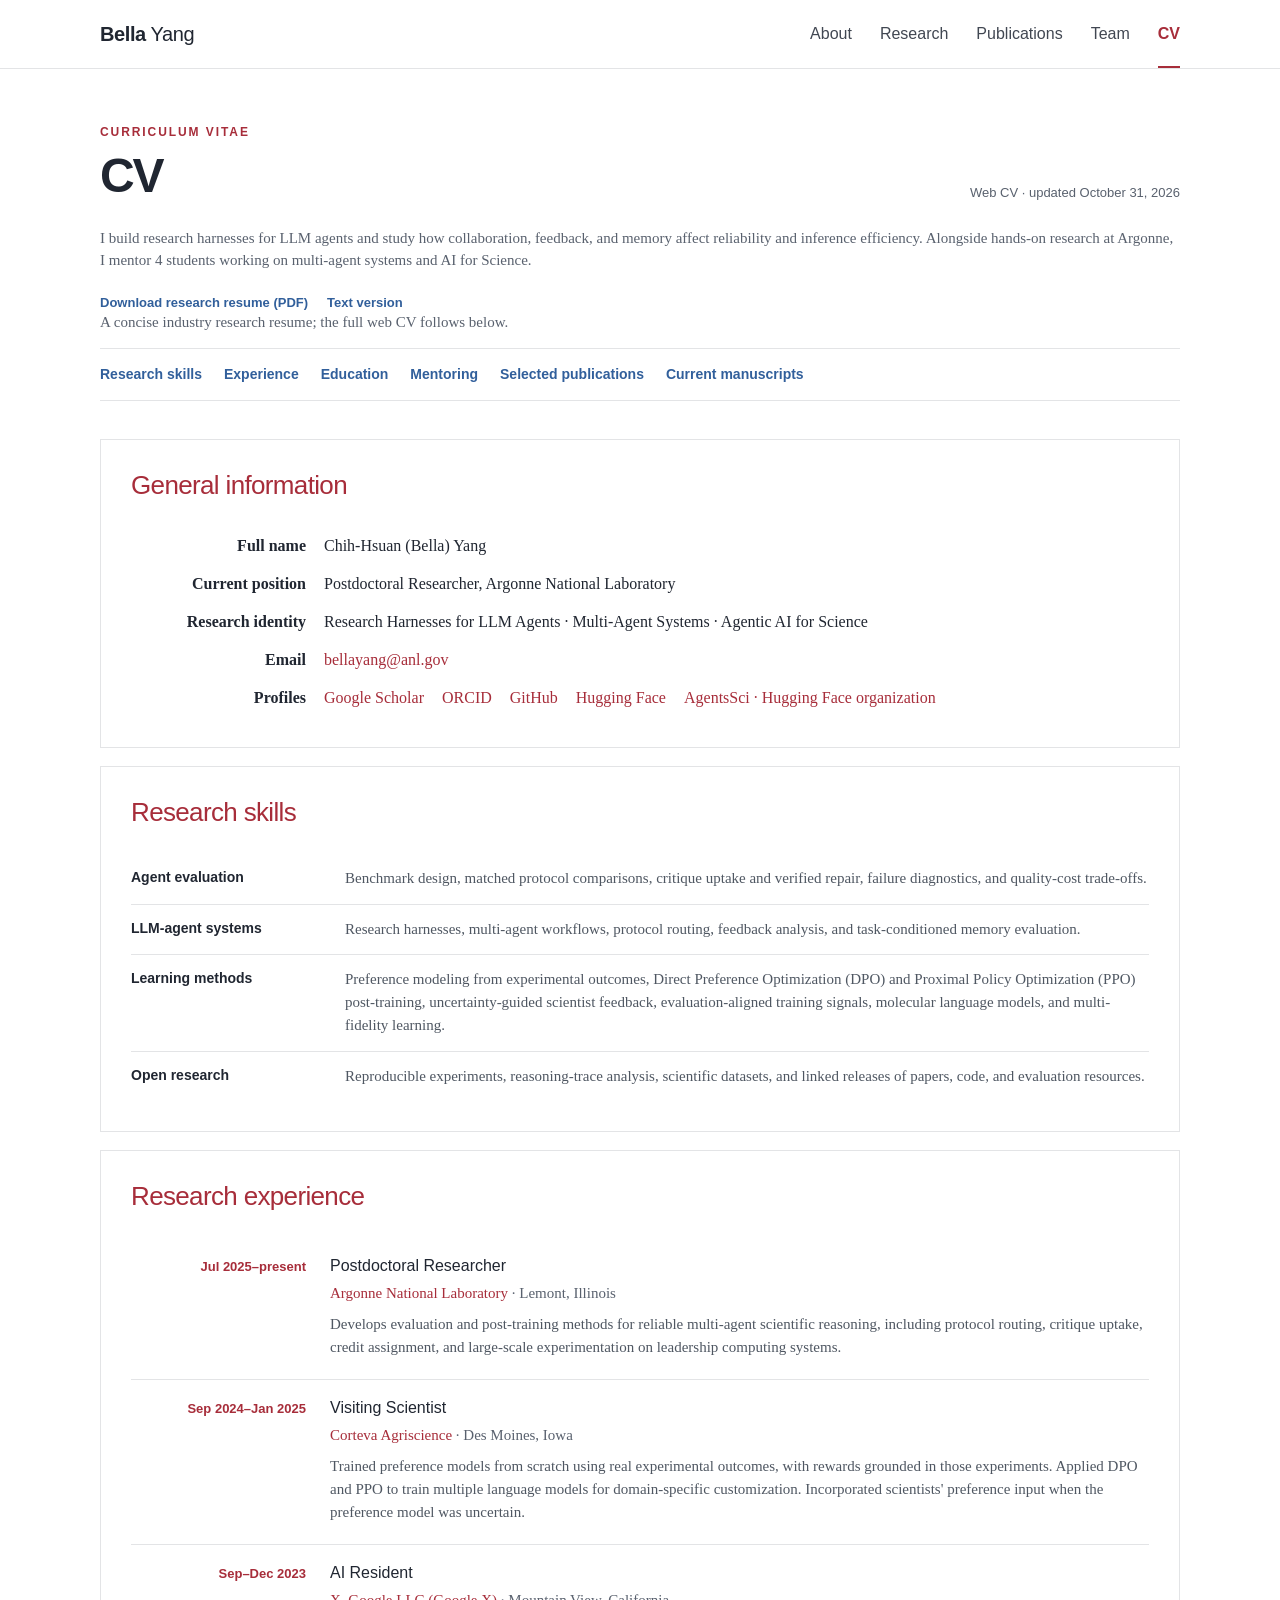
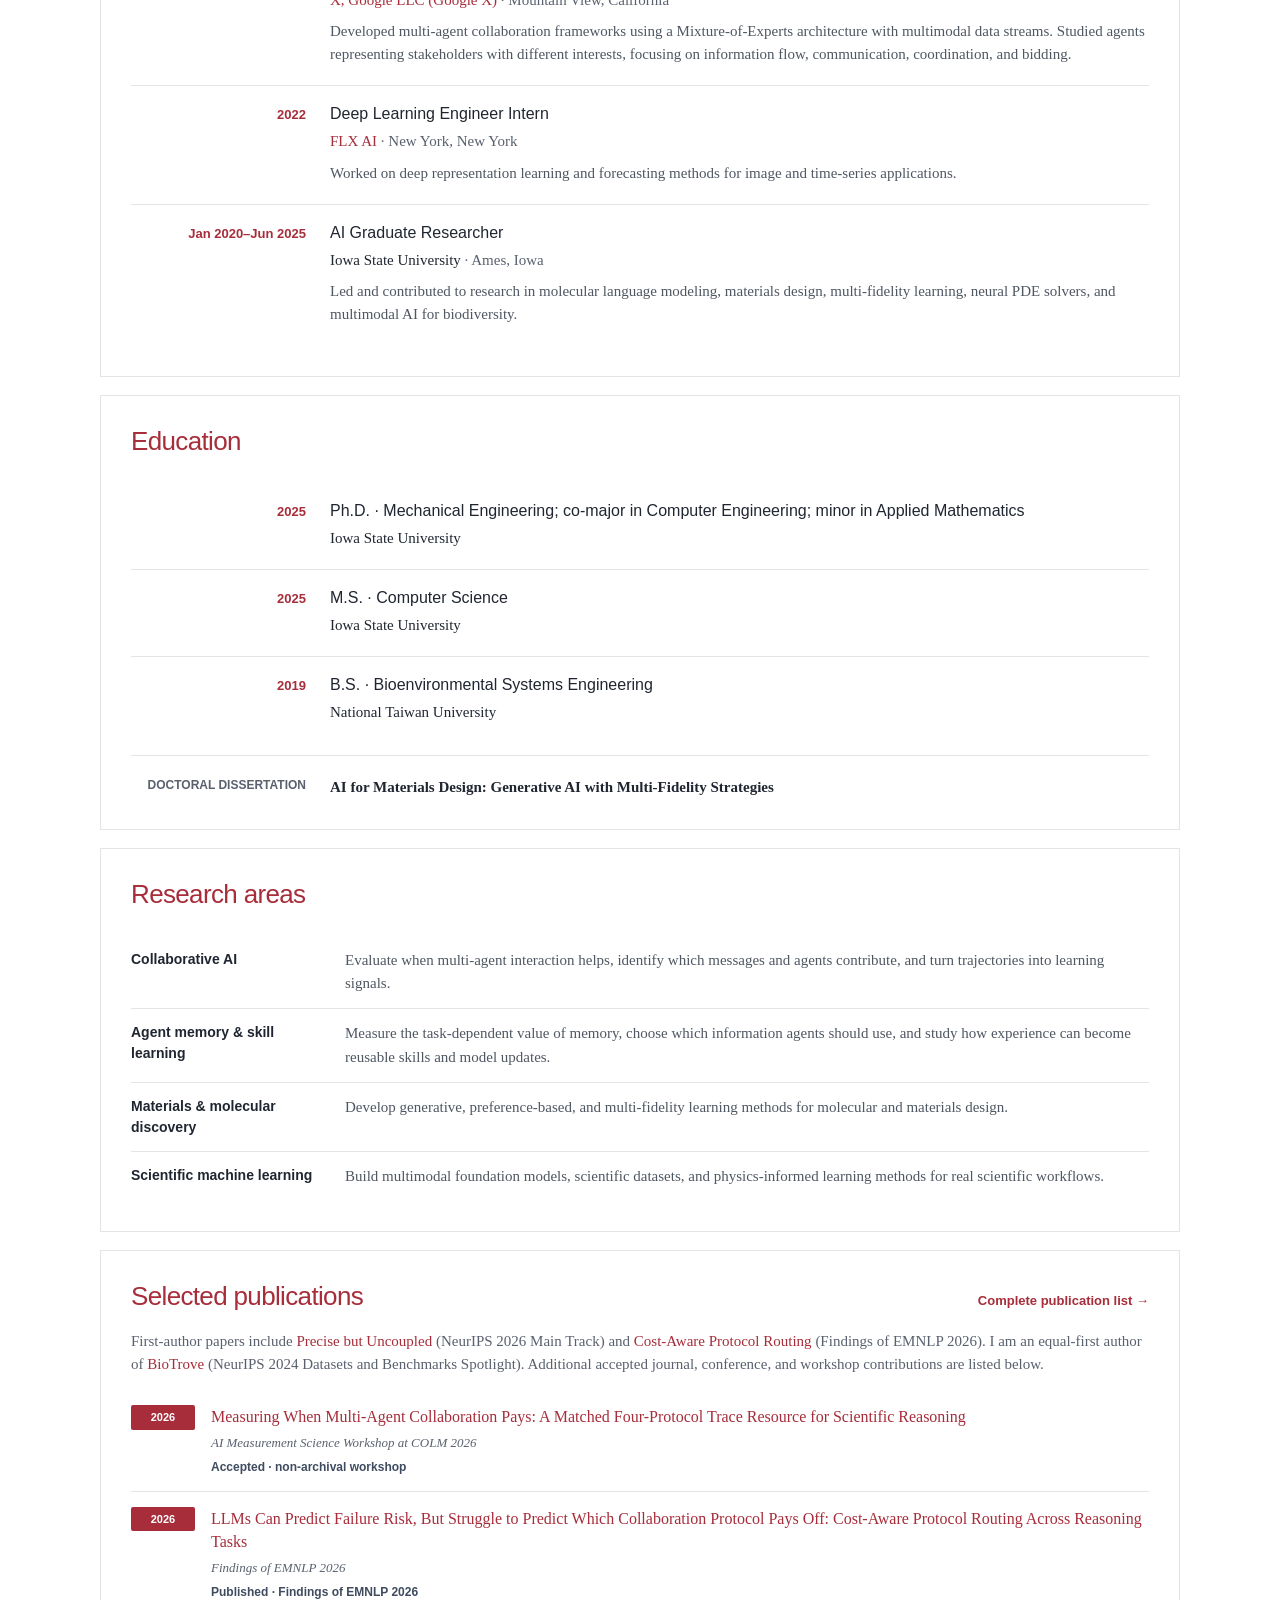
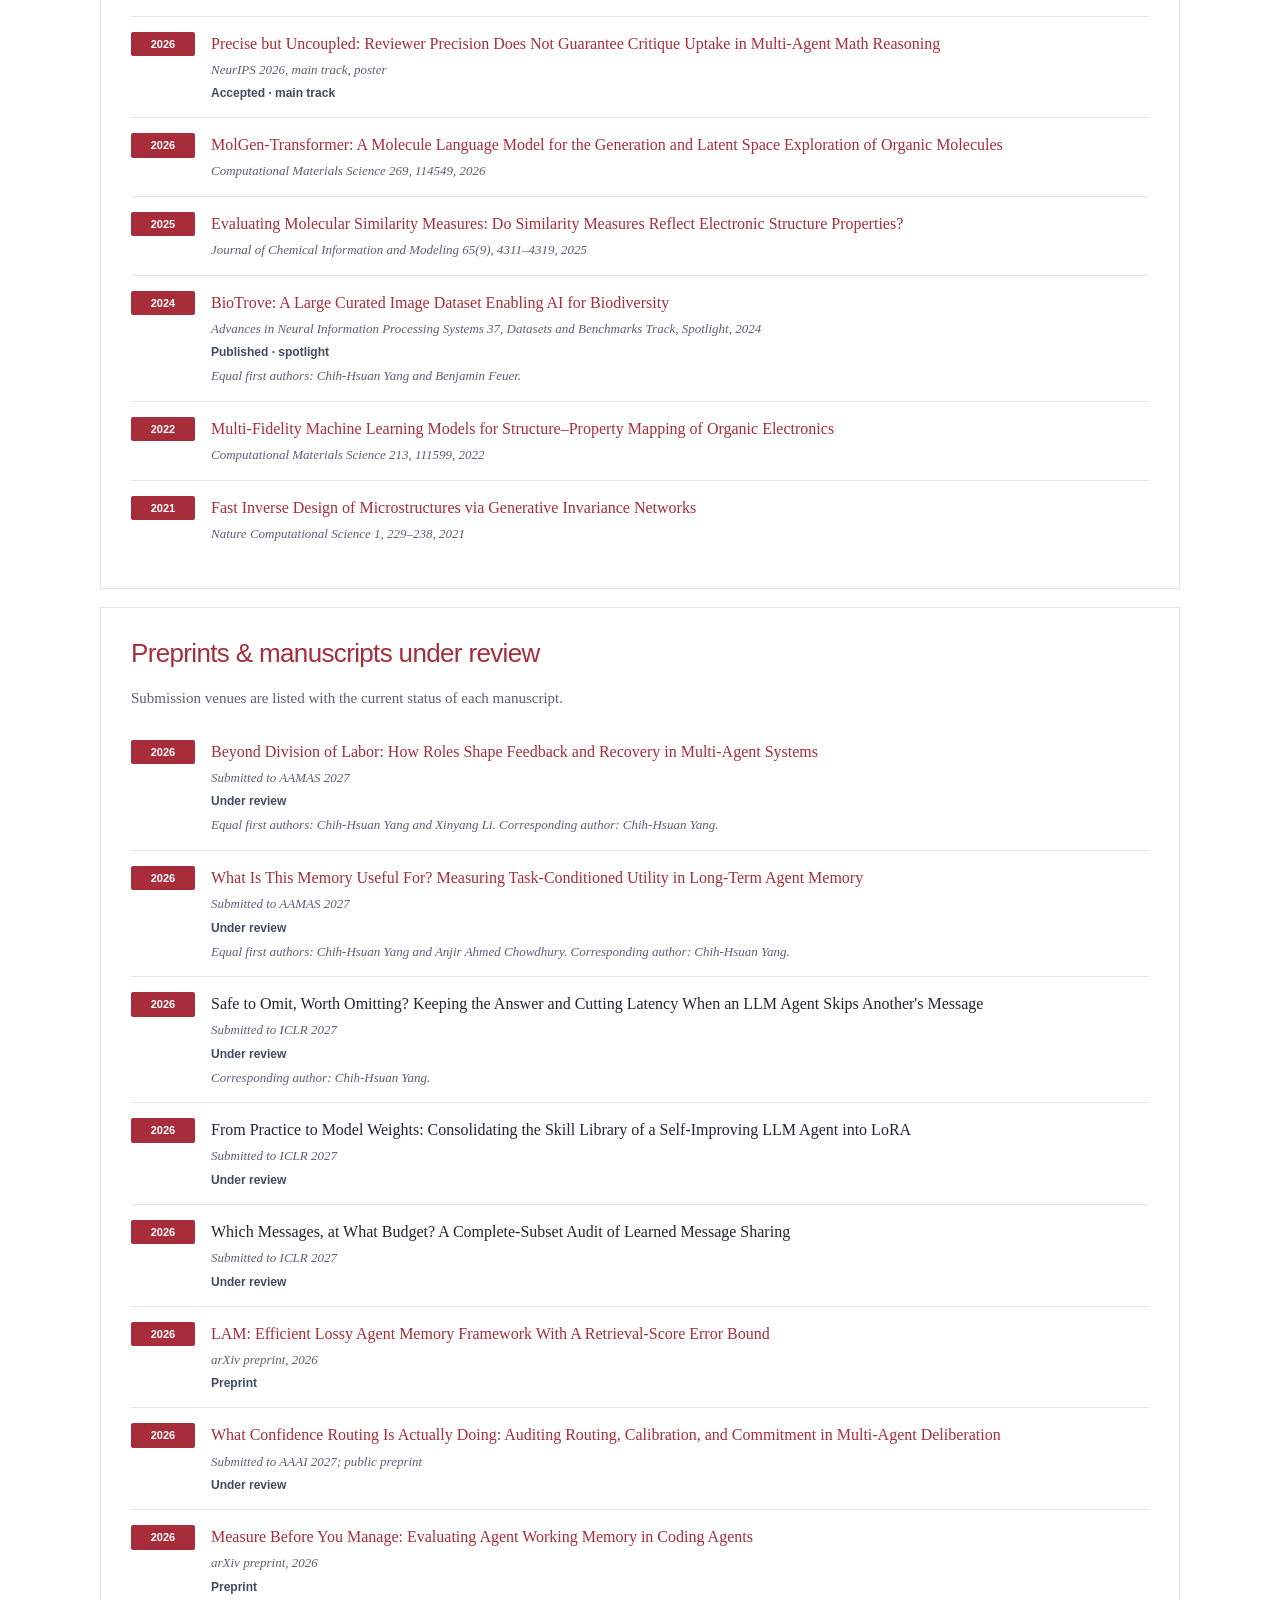
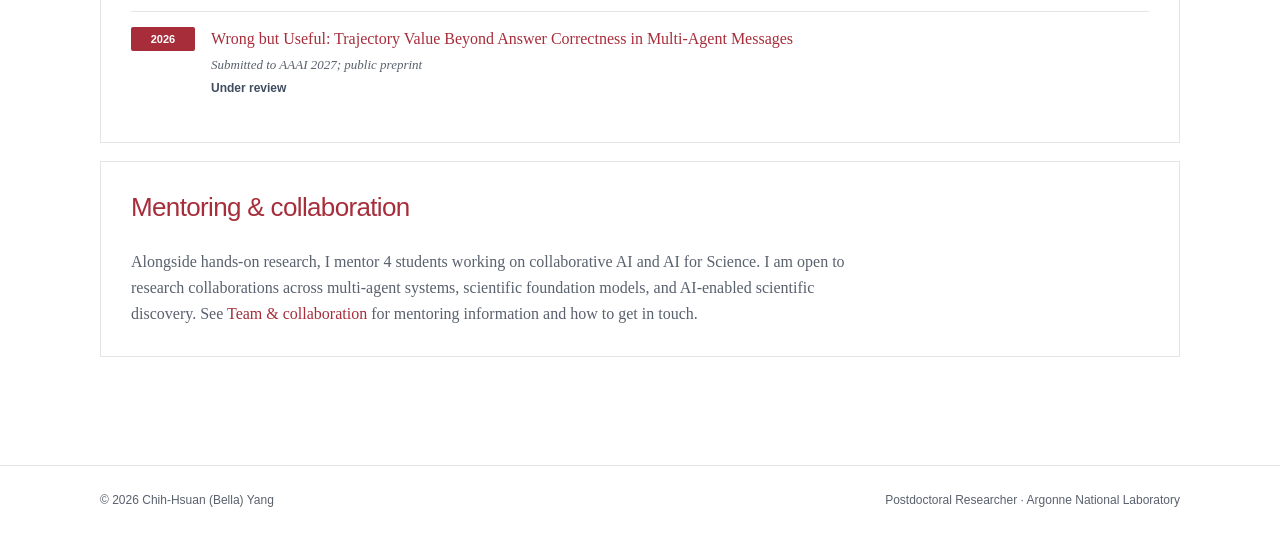
==== commit d8f04307: "Publish clearer research portfolio and Hugging Face resource identity" ====
--- a/cv/index.html
+++ b/cv/index.html
@@ -1,2 +1,2 @@
 <!DOCTYPE html><html lang="en"><head><meta charSet="utf-8"/><meta name="viewport" content="width=device-width, initial-scale=1"/><link rel="stylesheet" href="/assets/site.css"/><title>CV | Chih-Hsuan (Bella) Yang</title><meta name="description" content="Web CV for Chih-Hsuan (Bella) Yang, Postdoctoral Researcher at Argonne National Laboratory, including education, research experience, and publications."/><meta name="application-name" content="Bella Yang"/><meta name="keywords" content="Chih-Hsuan Bella Yang,Chih-Hsuan Yang,Bella Yang,Argonne National Laboratory,Argonne,multi-agent systems,AI for Science,agent evaluation,collaborative AI,AI for materials discovery,molecular language models,scientific machine learning,BioTrove,reinforcement learning"/><meta name="author" content="Chih-Hsuan (Bella) Yang"/><link rel="author" href="https://chihhsuan-yang.github.io"/><meta name="creator" content="Chih-Hsuan (Bella) Yang"/><meta name="publisher" content="Chih-Hsuan (Bella) Yang"/><meta name="category" content="Research"/><meta name="robots" content="index, follow"/><meta name="googlebot" content="index, follow, max-image-preview:large, max-snippet:-1, max-video-preview:-1"/><meta property="og:title" content="Bella Yang (Chih-Hsuan Yang) | Argonne National Laboratory"/><meta property="og:description" content="Bella Yang (Chih-Hsuan Yang): LLM-agent harnesses, multi-agent systems, and agentic AI for Science. Postdoctoral Researcher at Argonne National Laboratory. Publications, projects, and collaboration."/><meta property="og:url" content="https://chihhsuan-yang.github.io/cv/"/><meta property="og:site_name" content="Bella Yang"/><meta property="og:type" content="profile"/><meta property="og:locale" content="en_US"/><meta property="og:image" content="https://chihhsuan-yang.github.io/og.png"/><meta property="og:image:width" content="1200"/><meta property="og:image:height" content="630"/><meta property="og:image:alt" content="Chih-Hsuan (Bella) Yang, Argonne National Laboratory researcher"/><meta name="twitter:card" content="summary_large_image"/><meta name="twitter:title" content="Bella Yang (Chih-Hsuan Yang) | Argonne National Laboratory"/><meta name="twitter:description" content="Bella Yang (Chih-Hsuan Yang): LLM-agent harnesses, multi-agent systems, and agentic AI for Science. Postdoctoral Researcher at Argonne National Laboratory. Publications, projects, and collaboration."/><meta name="twitter:image" content="https://chihhsuan-yang.github.io/og.png"/><link rel="icon" href="/bella-yang-profile.jpg" sizes="600x600" type="image/jpeg"/><link rel="canonical" href="https://chihhsuan-yang.github.io/cv/"/><meta name="google-site-verification" content="qrDLqd50NeAtLPjh41xYGkPx66R3m0NOW2qwP1FVAsw"/>
-</head><body><a class="skip-link" href="#main">Skip to content</a><header class="site-header"><div class="header-inner"><a href="/" class="site-name" aria-label="Bella Yang, homepage"><strong>Bella</strong> Yang</a><nav class="site-nav" aria-label="Main navigation"><a href="/">About</a><a href="/projects/">Research</a><a href="/publications/">Publications</a><a href="/team/">Team</a><a class="active" href="/cv/" aria-current="page">CV</a></nav></div><div class="accent-rule" aria-hidden="true"></div></header><main class="content-shell inner-page" id="main"><div class="page-title-row"><div><p class="page-eyebrow">Curriculum vitae</p><h1>CV</h1></div><p class="page-updated">Web CV · updated October 31, 2026</p></div><p class="cv-section-intro">I build research harnesses for LLM agents and study how collaboration, feedback, and memory affect reliability and inference efficiency. Alongside hands-on research at Argonne, I mentor <!-- -->4<!-- --> students working on multi-agent systems and AI for Science.</p><nav class="identity-links" aria-label="Research resume formats"><a href="/resume/Bella_Yang_Research_Resume.pdf" download="">Download research resume (PDF)</a><a href="/resume/Bella_Yang_Research_Resume.txt">Text version</a></nav><p class="cv-section-intro">A concise industry research resume; the full web CV follows below.</p><nav class="section-jump-links" aria-label="CV sections"><a href="#research-skills">Research skills</a><a href="#appointments">Experience</a><a href="#education">Education</a><a href="#mentoring-collaboration">Mentoring</a><a href="#selected-work">Selected publications</a><a href="#current-manuscripts">Current manuscripts</a></nav><section class="cv-card" aria-labelledby="general-information"><h2 id="general-information">General information</h2><dl class="info-table"><div><dt>Full name</dt><dd>Chih-Hsuan (Bella) Yang</dd></div><div><dt>Current position</dt><dd>Postdoctoral Researcher<!-- -->, <!-- -->Argonne National Laboratory</dd></div><div><dt>Research identity</dt><dd>Research Harnesses for LLM Agents · Multi-Agent Systems · Agentic AI for Science</dd></div><div><dt>Email</dt><dd><a href="mailto:bellayang@anl.gov">bellayang@anl.gov</a></dd></div><div><dt>Profiles</dt><dd class="inline-profile-links"><a href="https://scholar.google.com/citations?user=s7RDC3YAAAAJ" target="_blank" rel="me noreferrer">Google Scholar</a><a href="https://orcid.org/0000-0003-4841-1135" target="_blank" rel="me noreferrer">ORCID</a><a href="https://github.com/ChihHsuan-Yang" target="_blank" rel="me noreferrer">GitHub</a><a href="https://huggingface.co/ChihHsuan-Yang" target="_blank" rel="me noreferrer">Hugging Face</a><a href="https://huggingface.co/AgentsSci" target="_blank" rel="noreferrer">AgentsSci</a></dd></div></dl></section><section class="cv-card" aria-labelledby="research-skills"><h2 id="research-skills">Research skills</h2><ul class="cv-topic-list"><li><strong>Agent evaluation</strong><span>Benchmark design, matched protocol comparisons, critique uptake and verified repair, failure diagnostics, and quality-cost trade-offs.</span></li><li><strong>LLM-agent systems</strong><span>Research harnesses, multi-agent workflows, protocol routing, feedback analysis, and task-conditioned memory evaluation.</span></li><li><strong>Learning methods</strong><span>Preference modeling from experimental outcomes, Direct Preference Optimization (DPO) and Proximal Policy Optimization (PPO) post-training, uncertainty-guided scientist feedback, evaluation-aligned training signals, molecular language models, and multi-fidelity learning.</span></li><li><strong>Open research</strong><span>Reproducible experiments, reasoning-trace analysis, scientific datasets, and linked releases of papers, code, and evaluation resources.</span></li></ul></section><section class="cv-card" aria-labelledby="appointments"><h2 id="appointments">Research experience</h2><ol class="cv-timeline"><li><div class="timeline-period">Jul 2025–present</div><div><h3>Postdoctoral Researcher</h3><p class="timeline-organization"><a href="https://intro-hpc-bootcamp.alcf.anl.gov/program/program-details/facilitators-and-speakers" target="_blank" rel="noreferrer">Argonne National Laboratory</a><span> · <!-- -->Lemont, Illinois</span></p><p>Develops evaluation and post-training methods for reliable multi-agent scientific reasoning, including protocol routing, critique uptake, credit assignment, and large-scale experimentation on leadership computing systems.</p></div></li><li><div class="timeline-period">Sep 2024–Jan 2025</div><div><h3>Visiting Scientist</h3><p class="timeline-organization"><a href="https://www.alcf.anl.gov/events/bridging-foundational-ai-cross-disciplinary-innovation-molecular-discovery-biodiversity" target="_blank" rel="noreferrer">Corteva Agriscience</a><span> · <!-- -->Des Moines, Iowa</span></p><p>Trained preference models from scratch using real experimental outcomes, with rewards grounded in those experiments. Applied DPO and PPO to train multiple language models for domain-specific customization. Incorporated scientists&#x27; preference input when the preference model was uncertain.</p></div></li><li><div class="timeline-period">Sep–Dec 2023</div><div><h3>AI Resident</h3><p class="timeline-organization"><a href="https://www.alcf.anl.gov/events/bridging-foundational-ai-cross-disciplinary-innovation-molecular-discovery-biodiversity" target="_blank" rel="noreferrer">X, Google LLC (Google X)</a><span> · <!-- -->Mountain View, California</span></p><p>Developed multi-agent collaboration frameworks using a Mixture-of-Experts architecture with multimodal data streams. Studied agents representing stakeholders with different interests, focusing on information flow, communication, coordination, and bidding.</p></div></li><li><div class="timeline-period">2022</div><div><h3>Deep Learning Engineer Intern</h3><p class="timeline-organization"><a href="https://flxai.com/about-flx-ai/chih-hsuan-yang/" target="_blank" rel="noreferrer">FLX AI</a><span> · <!-- -->New York, New York</span></p><p>Worked on deep representation learning and forecasting methods for image and time-series applications.</p></div></li><li><div class="timeline-period">Jan 2020–Jun 2025</div><div><h3>AI Graduate Researcher</h3><p class="timeline-organization">Iowa State University<span> · <!-- -->Ames, Iowa</span></p><p>Led and contributed to research in molecular language modeling, materials design, multi-fidelity learning, neural PDE solvers, and multimodal AI for biodiversity.</p></div></li></ol></section><section class="cv-card" aria-labelledby="education"><h2 id="education">Education</h2><ol class="education-list"><li><span class="education-year">2025</span><div><h3>Ph.D.<!-- --> · <!-- -->Mechanical Engineering; co-major in Computer Engineering; minor in Applied Mathematics</h3><p>Iowa State University</p></div></li><li><span class="education-year">2025</span><div><h3>M.S.<!-- --> · <!-- -->Computer Science</h3><p>Iowa State University</p></div></li><li><span class="education-year">2019</span><div><h3>B.S.<!-- --> · <!-- -->Bioenvironmental Systems Engineering</h3><p>National Taiwan University</p></div></li></ol><div class="dissertation-note"><span>Doctoral dissertation</span><strong>AI for Materials Design: Generative AI with Multi-Fidelity Strategies</strong></div></section><section class="cv-card" aria-labelledby="research-areas"><h2 id="research-areas">Research areas</h2><ul class="cv-topic-list"><li><strong>Collaborative AI</strong><span>Evaluate when multi-agent interaction helps, identify which messages and agents contribute, and turn trajectories into learning signals.</span></li><li><strong>Agent memory &amp; skill learning</strong><span>Measure the task-dependent value of memory, choose which information agents should use, and study how experience can become reusable skills and model updates.</span></li><li><strong>Materials &amp; molecular discovery</strong><span>Develop generative, preference-based, and multi-fidelity learning methods for molecular and materials design.</span></li><li><strong>Scientific machine learning</strong><span>Build multimodal foundation models, scientific datasets, and physics-informed learning methods for real scientific workflows.</span></li></ul></section><section class="cv-card" aria-labelledby="selected-work"><div class="cv-heading-row"><h2 id="selected-work">Selected publications</h2><a href="/publications/">Complete publication list →</a></div><p class="cv-section-intro">First-author papers include <a href="https://chihhsuan-yang.github.io/NeurIPS26_Precise-but-Uncoupled/">Precise but Uncoupled</a> <!-- -->(NeurIPS 2026 Main Track) and <a href="https://chihhsuan-yang.github.io/EMNLP_Cost-Aware-Protocol-Routing/">Cost-Aware Protocol Routing</a> <!-- -->(Findings of EMNLP 2026). I am an equal-first author of <a href="https://baskargroup.github.io/BioTrove/">BioTrove</a> <!-- -->(NeurIPS 2024 Datasets and Benchmarks Spotlight). Additional accepted journal, conference, and workshop contributions are listed below.</p><ol class="cv-publication-list"><li><span class="cv-year">2026</span><div><a href="https://openreview.net/forum?id=ofsAhzrSbg" target="_blank" rel="noreferrer">Measuring When Multi-Agent Collaboration Pays: A Matched Four-Protocol Trace Resource for Scientific Reasoning</a><span>AI Measurement Science Workshop at COLM 2026</span><span class="cv-publication-status">Accepted · non-archival workshop</span></div></li><li><span class="cv-year">2026</span><div><a href="https://aclanthology.org/2026.findings-emnlp.1275/" target="_blank" rel="noreferrer">LLMs Can Predict Failure Risk, But Struggle to Predict Which Collaboration Protocol Pays Off: Cost-Aware Protocol Routing Across Reasoning Tasks</a><span>Findings of EMNLP 2026</span><span class="cv-publication-status">Accepted</span></div></li><li><span class="cv-year">2026</span><div><a href="https://neurips.cc/virtual/2026/poster/152264" target="_blank" rel="noreferrer">Precise but Uncoupled: Reviewer Precision Does Not Guarantee Critique Uptake in Multi-Agent Math Reasoning</a><span>NeurIPS 2026, main track, poster</span><span class="cv-publication-status">Accepted · main track</span></div></li><li><span class="cv-year">2026</span><div><a href="https://doi.org/10.1016/j.commatsci.2026.114549" target="_blank" rel="noreferrer">MolGen-Transformer: A Molecule Language Model for the Generation and Latent Space Exploration of Organic Molecules</a><span>Computational Materials Science 269, 114549, 2026</span></div></li><li><span class="cv-year">2025</span><div><a href="https://doi.org/10.1021/acs.jcim.5c00175" target="_blank" rel="noreferrer">Evaluating Molecular Similarity Measures: Do Similarity Measures Reflect Electronic Structure Properties?</a><span>Journal of Chemical Information and Modeling 65(9), 4311–4319, 2025</span></div></li><li><span class="cv-year">2024</span><div><a href="https://proceedings.neurips.cc/paper_files/paper/2024/hash/b92854f80ba4feefb973959b259dbc2c-Abstract-Datasets_and_Benchmarks_Track.html" target="_blank" rel="noreferrer">BioTrove: A Large Curated Image Dataset Enabling AI for Biodiversity</a><span>Advances in Neural Information Processing Systems 37, Datasets and Benchmarks Track, Spotlight, 2024</span><span class="cv-publication-status">Published · spotlight</span><span>Equal first authors: Chih-Hsuan Yang and Benjamin Feuer.</span></div></li><li><span class="cv-year">2022</span><div><a href="https://doi.org/10.1016/j.commatsci.2022.111599" target="_blank" rel="noreferrer">Multi-Fidelity Machine Learning Models for Structure–Property Mapping of Organic Electronics</a><span>Computational Materials Science 213, 111599, 2022</span></div></li><li><span class="cv-year">2021</span><div><a href="https://doi.org/10.1038/s43588-021-00045-8" target="_blank" rel="noreferrer">Fast Inverse Design of Microstructures via Generative Invariance Networks</a><span>Nature Computational Science 1, 229–238, 2021</span></div></li></ol></section><section class="cv-card" aria-labelledby="current-manuscripts"><h2 id="current-manuscripts">Preprints &amp; manuscripts under review</h2><p class="cv-section-intro">Submission venues are listed with the current status of each manuscript.</p><ol class="cv-publication-list"><li><span class="cv-year">2026</span><div><a href="https://chihhsuan-yang.github.io/AAMAS2027-AgentProtocols/" target="_blank" rel="noreferrer">Beyond Division of Labor: How Roles Shape Feedback and Recovery in Multi-Agent Systems</a><span>Submitted to AAMAS 2027</span><span class="cv-publication-status">Under review</span><span>Equal first authors: Chih-Hsuan Yang and Xinyang Li. Corresponding author: Chih-Hsuan Yang.</span></div></li><li><span class="cv-year">2026</span><div><a href="https://chihhsuan-yang.github.io/AAMAS2027-ConditionalMemory/" target="_blank" rel="noreferrer">What Is This Memory Useful For? Measuring Task-Conditioned Utility in Long-Term Agent Memory</a><span>Submitted to AAMAS 2027</span><span class="cv-publication-status">Under review</span><span>Equal first authors: Chih-Hsuan Yang and Anjir Ahmed Chowdhury. Corresponding author: Chih-Hsuan Yang.</span></div></li><li><span class="cv-year">2026</span><div><p class="cv-publication-title">Safe to Omit, Worth Omitting? Keeping the Answer and Cutting Latency When an LLM Agent Skips Another&#x27;s Message</p><span>Submitted to ICLR 2027</span><span class="cv-publication-status">Under review</span><span>Corresponding author: Chih-Hsuan Yang.</span></div></li><li><span class="cv-year">2026</span><div><p class="cv-publication-title">From Practice to Model Weights: Consolidating the Skill Library of a Self-Improving LLM Agent into LoRA</p><span>Submitted to ICLR 2027</span><span class="cv-publication-status">Under review</span></div></li><li><span class="cv-year">2026</span><div><p class="cv-publication-title">Which Messages, at What Budget? A Complete-Subset Audit of Learned Message Sharing</p><span>Submitted to ICLR 2027</span><span class="cv-publication-status">Under review</span></div></li><li><span class="cv-year">2026</span><div><a href="https://arxiv.org/abs/2609.32256" target="_blank" rel="noreferrer">LAM: Efficient Lossy Agent Memory Framework With A Retrieval-Score Error Bound</a><span>arXiv preprint, 2026</span><span class="cv-publication-status">Preprint</span></div></li><li><span class="cv-year">2026</span><div><a href="https://arxiv.org/abs/2609.27822" target="_blank" rel="noreferrer">What Confidence Routing Is Actually Doing: Auditing Routing, Calibration, and Commitment in Multi-Agent Deliberation</a><span>Submitted to AAAI 2027; public preprint</span><span class="cv-publication-status">Under review</span></div></li><li><span class="cv-year">2026</span><div><a href="https://arxiv.org/abs/2608.31057" target="_blank" rel="noreferrer">Measure Before You Manage: Evaluating Agent Working Memory in Coding Agents</a><span>arXiv preprint, 2026</span><span class="cv-publication-status">Preprint</span></div></li><li><span class="cv-year">2026</span><div><a href="https://chihhsuan-yang.github.io/AAAI_Wrong-but-Useful/" target="_blank" rel="noreferrer">Wrong but Useful: Trajectory Value Beyond Answer Correctness in Multi-Agent Messages</a><span>Submitted to AAAI 2027; public preprint</span><span class="cv-publication-status">Under review</span></div></li></ol></section><section class="cv-card cv-note" aria-labelledby="mentoring-collaboration"><h2 id="mentoring-collaboration">Mentoring &amp; collaboration</h2><p>Alongside hands-on research, I mentor <!-- -->4<!-- --> students working on collaborative AI and AI for Science. I am open to research collaborations across multi-agent systems, scientific foundation models, and AI-enabled scientific discovery. See <a href="/team/">Team &amp; collaboration</a> for mentoring information and how to get in touch.</p></section></main><footer class="site-footer"><div class="footer-inner"><span>© 2026 <!-- -->Chih-Hsuan (Bella) Yang</span><span>Postdoctoral Researcher<!-- --> · <!-- -->Argonne National Laboratory</span></div></footer></body></html>+</head><body><a class="skip-link" href="#main">Skip to content</a><header class="site-header"><div class="header-inner"><a href="/" class="site-name" aria-label="Bella Yang, homepage"><strong>Bella</strong> Yang</a><nav class="site-nav" aria-label="Main navigation"><a href="/">About</a><a href="/projects/">Research</a><a href="/publications/">Publications</a><a href="/team/">Team</a><a class="active" href="/cv/" aria-current="page">CV</a></nav></div><div class="accent-rule" aria-hidden="true"></div></header><main class="content-shell inner-page" id="main"><div class="page-title-row"><div><p class="page-eyebrow">Curriculum vitae</p><h1>CV</h1></div><p class="page-updated">Web CV · updated October 31, 2026</p></div><p class="cv-section-intro">I build research harnesses for LLM agents and study how collaboration, feedback, and memory affect reliability and inference efficiency. Alongside hands-on research at Argonne, I mentor <!-- -->4<!-- --> students working on multi-agent systems and AI for Science.</p><nav class="identity-links" aria-label="Research resume formats"><a href="/resume/Bella_Yang_Research_Resume.pdf" download="">Download research resume (PDF)</a><a href="/resume/Bella_Yang_Research_Resume.txt">Text version</a></nav><p class="cv-section-intro">A concise industry research resume; the full web CV follows below.</p><nav class="section-jump-links" aria-label="CV sections"><a href="#research-skills">Research skills</a><a href="#appointments">Experience</a><a href="#education">Education</a><a href="#mentoring-collaboration">Mentoring</a><a href="#selected-work">Selected publications</a><a href="#current-manuscripts">Current manuscripts</a></nav><section class="cv-card" aria-labelledby="general-information"><h2 id="general-information">General information</h2><dl class="info-table"><div><dt>Full name</dt><dd>Chih-Hsuan (Bella) Yang</dd></div><div><dt>Current position</dt><dd>Postdoctoral Researcher<!-- -->, <!-- -->Argonne National Laboratory</dd></div><div><dt>Research identity</dt><dd>Research Harnesses for LLM Agents · Multi-Agent Systems · Agentic AI for Science</dd></div><div><dt>Email</dt><dd><a href="mailto:bellayang@anl.gov">bellayang@anl.gov</a></dd></div><div><dt>Profiles</dt><dd class="inline-profile-links"><a href="https://scholar.google.com/citations?user=s7RDC3YAAAAJ" target="_blank" rel="me noreferrer">Google Scholar</a><a href="https://orcid.org/0000-0003-4841-1135" target="_blank" rel="me noreferrer">ORCID</a><a href="https://github.com/ChihHsuan-Yang" target="_blank" rel="me noreferrer">GitHub</a><a href="https://huggingface.co/ChihHsuan-Yang" target="_blank" rel="me noreferrer">Hugging Face</a><a href="https://huggingface.co/AgentsSci" target="_blank" rel="noreferrer">AgentsSci · Hugging Face organization</a></dd></div></dl></section><section class="cv-card" aria-labelledby="research-skills"><h2 id="research-skills">Research skills</h2><ul class="cv-topic-list"><li><strong>Agent evaluation</strong><span>Benchmark design, matched protocol comparisons, critique uptake and verified repair, failure diagnostics, and quality-cost trade-offs.</span></li><li><strong>LLM-agent systems</strong><span>Research harnesses, multi-agent workflows, protocol routing, feedback analysis, and task-conditioned memory evaluation.</span></li><li><strong>Learning methods</strong><span>Preference modeling from experimental outcomes, Direct Preference Optimization (DPO) and Proximal Policy Optimization (PPO) post-training, uncertainty-guided scientist feedback, evaluation-aligned training signals, molecular language models, and multi-fidelity learning.</span></li><li><strong>Open research</strong><span>Reproducible experiments, reasoning-trace analysis, scientific datasets, and linked releases of papers, code, and evaluation resources.</span></li></ul></section><section class="cv-card" aria-labelledby="appointments"><h2 id="appointments">Research experience</h2><ol class="cv-timeline"><li><div class="timeline-period">Jul 2025–present</div><div><h3>Postdoctoral Researcher</h3><p class="timeline-organization"><a href="https://intro-hpc-bootcamp.alcf.anl.gov/program/program-details/facilitators-and-speakers" target="_blank" rel="noreferrer">Argonne National Laboratory</a><span> · <!-- -->Lemont, Illinois</span></p><p>Develops evaluation and post-training methods for reliable multi-agent scientific reasoning, including protocol routing, critique uptake, credit assignment, and large-scale experimentation on leadership computing systems.</p></div></li><li><div class="timeline-period">Sep 2024–Jan 2025</div><div><h3>Visiting Scientist</h3><p class="timeline-organization"><a href="https://www.alcf.anl.gov/events/bridging-foundational-ai-cross-disciplinary-innovation-molecular-discovery-biodiversity" target="_blank" rel="noreferrer">Corteva Agriscience</a><span> · <!-- -->Des Moines, Iowa</span></p><p>Trained preference models from scratch using real experimental outcomes, with rewards grounded in those experiments. Applied DPO and PPO to train multiple language models for domain-specific customization. Incorporated scientists&#x27; preference input when the preference model was uncertain.</p></div></li><li><div class="timeline-period">Sep–Dec 2023</div><div><h3>AI Resident</h3><p class="timeline-organization"><a href="https://www.alcf.anl.gov/events/bridging-foundational-ai-cross-disciplinary-innovation-molecular-discovery-biodiversity" target="_blank" rel="noreferrer">X, Google LLC (Google X)</a><span> · <!-- -->Mountain View, California</span></p><p>Developed multi-agent collaboration frameworks using a Mixture-of-Experts architecture with multimodal data streams. Studied agents representing stakeholders with different interests, focusing on information flow, communication, coordination, and bidding.</p></div></li><li><div class="timeline-period">2022</div><div><h3>Deep Learning Engineer Intern</h3><p class="timeline-organization"><a href="https://flxai.com/about-flx-ai/chih-hsuan-yang/" target="_blank" rel="noreferrer">FLX AI</a><span> · <!-- -->New York, New York</span></p><p>Worked on deep representation learning and forecasting methods for image and time-series applications.</p></div></li><li><div class="timeline-period">Jan 2020–Jun 2025</div><div><h3>AI Graduate Researcher</h3><p class="timeline-organization">Iowa State University<span> · <!-- -->Ames, Iowa</span></p><p>Led and contributed to research in molecular language modeling, materials design, multi-fidelity learning, neural PDE solvers, and multimodal AI for biodiversity.</p></div></li></ol></section><section class="cv-card" aria-labelledby="education"><h2 id="education">Education</h2><ol class="education-list"><li><span class="education-year">2025</span><div><h3>Ph.D.<!-- --> · <!-- -->Mechanical Engineering; co-major in Computer Engineering; minor in Applied Mathematics</h3><p>Iowa State University</p></div></li><li><span class="education-year">2025</span><div><h3>M.S.<!-- --> · <!-- -->Computer Science</h3><p>Iowa State University</p></div></li><li><span class="education-year">2019</span><div><h3>B.S.<!-- --> · <!-- -->Bioenvironmental Systems Engineering</h3><p>National Taiwan University</p></div></li></ol><div class="dissertation-note"><span>Doctoral dissertation</span><strong>AI for Materials Design: Generative AI with Multi-Fidelity Strategies</strong></div></section><section class="cv-card" aria-labelledby="research-areas"><h2 id="research-areas">Research areas</h2><ul class="cv-topic-list"><li><strong>Collaborative AI</strong><span>Evaluate when multi-agent interaction helps, identify which messages and agents contribute, and turn trajectories into learning signals.</span></li><li><strong>Agent memory &amp; skill learning</strong><span>Measure the task-dependent value of memory, choose which information agents should use, and study how experience can become reusable skills and model updates.</span></li><li><strong>Materials &amp; molecular discovery</strong><span>Develop generative, preference-based, and multi-fidelity learning methods for molecular and materials design.</span></li><li><strong>Scientific machine learning</strong><span>Build multimodal foundation models, scientific datasets, and physics-informed learning methods for real scientific workflows.</span></li></ul></section><section class="cv-card" aria-labelledby="selected-work"><div class="cv-heading-row"><h2 id="selected-work">Selected publications</h2><a href="/publications/">Complete publication list →</a></div><p class="cv-section-intro">First-author papers include <a href="https://chihhsuan-yang.github.io/NeurIPS26_Precise-but-Uncoupled/">Precise but Uncoupled</a> <!-- -->(NeurIPS 2026 Main Track) and <a href="https://chihhsuan-yang.github.io/EMNLP_Cost-Aware-Protocol-Routing/">Cost-Aware Protocol Routing</a> <!-- -->(Findings of EMNLP 2026). I am an equal-first author of <a href="https://baskargroup.github.io/BioTrove/">BioTrove</a> <!-- -->(NeurIPS 2024 Datasets and Benchmarks Spotlight). Additional accepted journal, conference, and workshop contributions are listed below.</p><ol class="cv-publication-list"><li><span class="cv-year">2026</span><div><a href="https://openreview.net/forum?id=ofsAhzrSbg" target="_blank" rel="noreferrer">Measuring When Multi-Agent Collaboration Pays: A Matched Four-Protocol Trace Resource for Scientific Reasoning</a><span>AI Measurement Science Workshop at COLM 2026</span><span class="cv-publication-status">Accepted · non-archival workshop</span></div></li><li><span class="cv-year">2026</span><div><a href="https://aclanthology.org/2026.findings-emnlp.1275/" target="_blank" rel="noreferrer">LLMs Can Predict Failure Risk, But Struggle to Predict Which Collaboration Protocol Pays Off: Cost-Aware Protocol Routing Across Reasoning Tasks</a><span>Findings of EMNLP 2026</span><span class="cv-publication-status">Published · Findings of EMNLP 2026</span></div></li><li><span class="cv-year">2026</span><div><a href="https://neurips.cc/virtual/2026/poster/152264" target="_blank" rel="noreferrer">Precise but Uncoupled: Reviewer Precision Does Not Guarantee Critique Uptake in Multi-Agent Math Reasoning</a><span>NeurIPS 2026, main track, poster</span><span class="cv-publication-status">Accepted · main track</span></div></li><li><span class="cv-year">2026</span><div><a href="https://doi.org/10.1016/j.commatsci.2026.114549" target="_blank" rel="noreferrer">MolGen-Transformer: A Molecule Language Model for the Generation and Latent Space Exploration of Organic Molecules</a><span>Computational Materials Science 269, 114549, 2026</span></div></li><li><span class="cv-year">2025</span><div><a href="https://doi.org/10.1021/acs.jcim.5c00175" target="_blank" rel="noreferrer">Evaluating Molecular Similarity Measures: Do Similarity Measures Reflect Electronic Structure Properties?</a><span>Journal of Chemical Information and Modeling 65(9), 4311–4319, 2025</span></div></li><li><span class="cv-year">2024</span><div><a href="https://proceedings.neurips.cc/paper_files/paper/2024/hash/b92854f80ba4feefb973959b259dbc2c-Abstract-Datasets_and_Benchmarks_Track.html" target="_blank" rel="noreferrer">BioTrove: A Large Curated Image Dataset Enabling AI for Biodiversity</a><span>Advances in Neural Information Processing Systems 37, Datasets and Benchmarks Track, Spotlight, 2024</span><span class="cv-publication-status">Published · spotlight</span><span>Equal first authors: Chih-Hsuan Yang and Benjamin Feuer.</span></div></li><li><span class="cv-year">2022</span><div><a href="https://doi.org/10.1016/j.commatsci.2022.111599" target="_blank" rel="noreferrer">Multi-Fidelity Machine Learning Models for Structure–Property Mapping of Organic Electronics</a><span>Computational Materials Science 213, 111599, 2022</span></div></li><li><span class="cv-year">2021</span><div><a href="https://doi.org/10.1038/s43588-021-00045-8" target="_blank" rel="noreferrer">Fast Inverse Design of Microstructures via Generative Invariance Networks</a><span>Nature Computational Science 1, 229–238, 2021</span></div></li></ol></section><section class="cv-card" aria-labelledby="current-manuscripts"><h2 id="current-manuscripts">Preprints &amp; manuscripts under review</h2><p class="cv-section-intro">Submission venues are listed with the current status of each manuscript.</p><ol class="cv-publication-list"><li><span class="cv-year">2026</span><div><a href="https://chihhsuan-yang.github.io/AAMAS2027-AgentProtocols/" target="_blank" rel="noreferrer">Beyond Division of Labor: How Roles Shape Feedback and Recovery in Multi-Agent Systems</a><span>Submitted to AAMAS 2027</span><span class="cv-publication-status">Under review</span><span>Equal first authors: Chih-Hsuan Yang and Xinyang Li. Corresponding author: Chih-Hsuan Yang.</span></div></li><li><span class="cv-year">2026</span><div><a href="https://chihhsuan-yang.github.io/AAMAS2027-ConditionalMemory/" target="_blank" rel="noreferrer">What Is This Memory Useful For? Measuring Task-Conditioned Utility in Long-Term Agent Memory</a><span>Submitted to AAMAS 2027</span><span class="cv-publication-status">Under review</span><span>Equal first authors: Chih-Hsuan Yang and Anjir Ahmed Chowdhury. Corresponding author: Chih-Hsuan Yang.</span></div></li><li><span class="cv-year">2026</span><div><p class="cv-publication-title">Safe to Omit, Worth Omitting? Keeping the Answer and Cutting Latency When an LLM Agent Skips Another&#x27;s Message</p><span>Submitted to ICLR 2027</span><span class="cv-publication-status">Under review</span><span>Corresponding author: Chih-Hsuan Yang.</span></div></li><li><span class="cv-year">2026</span><div><p class="cv-publication-title">From Practice to Model Weights: Consolidating the Skill Library of a Self-Improving LLM Agent into LoRA</p><span>Submitted to ICLR 2027</span><span class="cv-publication-status">Under review</span></div></li><li><span class="cv-year">2026</span><div><p class="cv-publication-title">Which Messages, at What Budget? A Complete-Subset Audit of Learned Message Sharing</p><span>Submitted to ICLR 2027</span><span class="cv-publication-status">Under review</span></div></li><li><span class="cv-year">2026</span><div><a href="https://arxiv.org/abs/2609.32256" target="_blank" rel="noreferrer">LAM: Efficient Lossy Agent Memory Framework With A Retrieval-Score Error Bound</a><span>arXiv preprint, 2026</span><span class="cv-publication-status">Preprint</span></div></li><li><span class="cv-year">2026</span><div><a href="https://arxiv.org/abs/2609.27822" target="_blank" rel="noreferrer">What Confidence Routing Is Actually Doing: Auditing Routing, Calibration, and Commitment in Multi-Agent Deliberation</a><span>Submitted to AAAI 2027; public preprint</span><span class="cv-publication-status">Under review</span></div></li><li><span class="cv-year">2026</span><div><a href="https://arxiv.org/abs/2608.31057" target="_blank" rel="noreferrer">Measure Before You Manage: Evaluating Agent Working Memory in Coding Agents</a><span>arXiv preprint, 2026</span><span class="cv-publication-status">Preprint</span></div></li><li><span class="cv-year">2026</span><div><a href="https://chihhsuan-yang.github.io/AAAI_Wrong-but-Useful/" target="_blank" rel="noreferrer">Wrong but Useful: Trajectory Value Beyond Answer Correctness in Multi-Agent Messages</a><span>Submitted to AAAI 2027; public preprint</span><span class="cv-publication-status">Under review</span></div></li></ol></section><section class="cv-card cv-note" aria-labelledby="mentoring-collaboration"><h2 id="mentoring-collaboration">Mentoring &amp; collaboration</h2><p>Alongside hands-on research, I mentor <!-- -->4<!-- --> students working on collaborative AI and AI for Science. I am open to research collaborations across multi-agent systems, scientific foundation models, and AI-enabled scientific discovery. See <a href="/team/">Team &amp; collaboration</a> for mentoring information and how to get in touch.</p></section></main><footer class="site-footer"><div class="footer-inner"><span>© 2026 <!-- -->Chih-Hsuan (Bella) Yang</span><span>Postdoctoral Researcher<!-- --> · <!-- -->Argonne National Laboratory</span></div></footer></body></html>
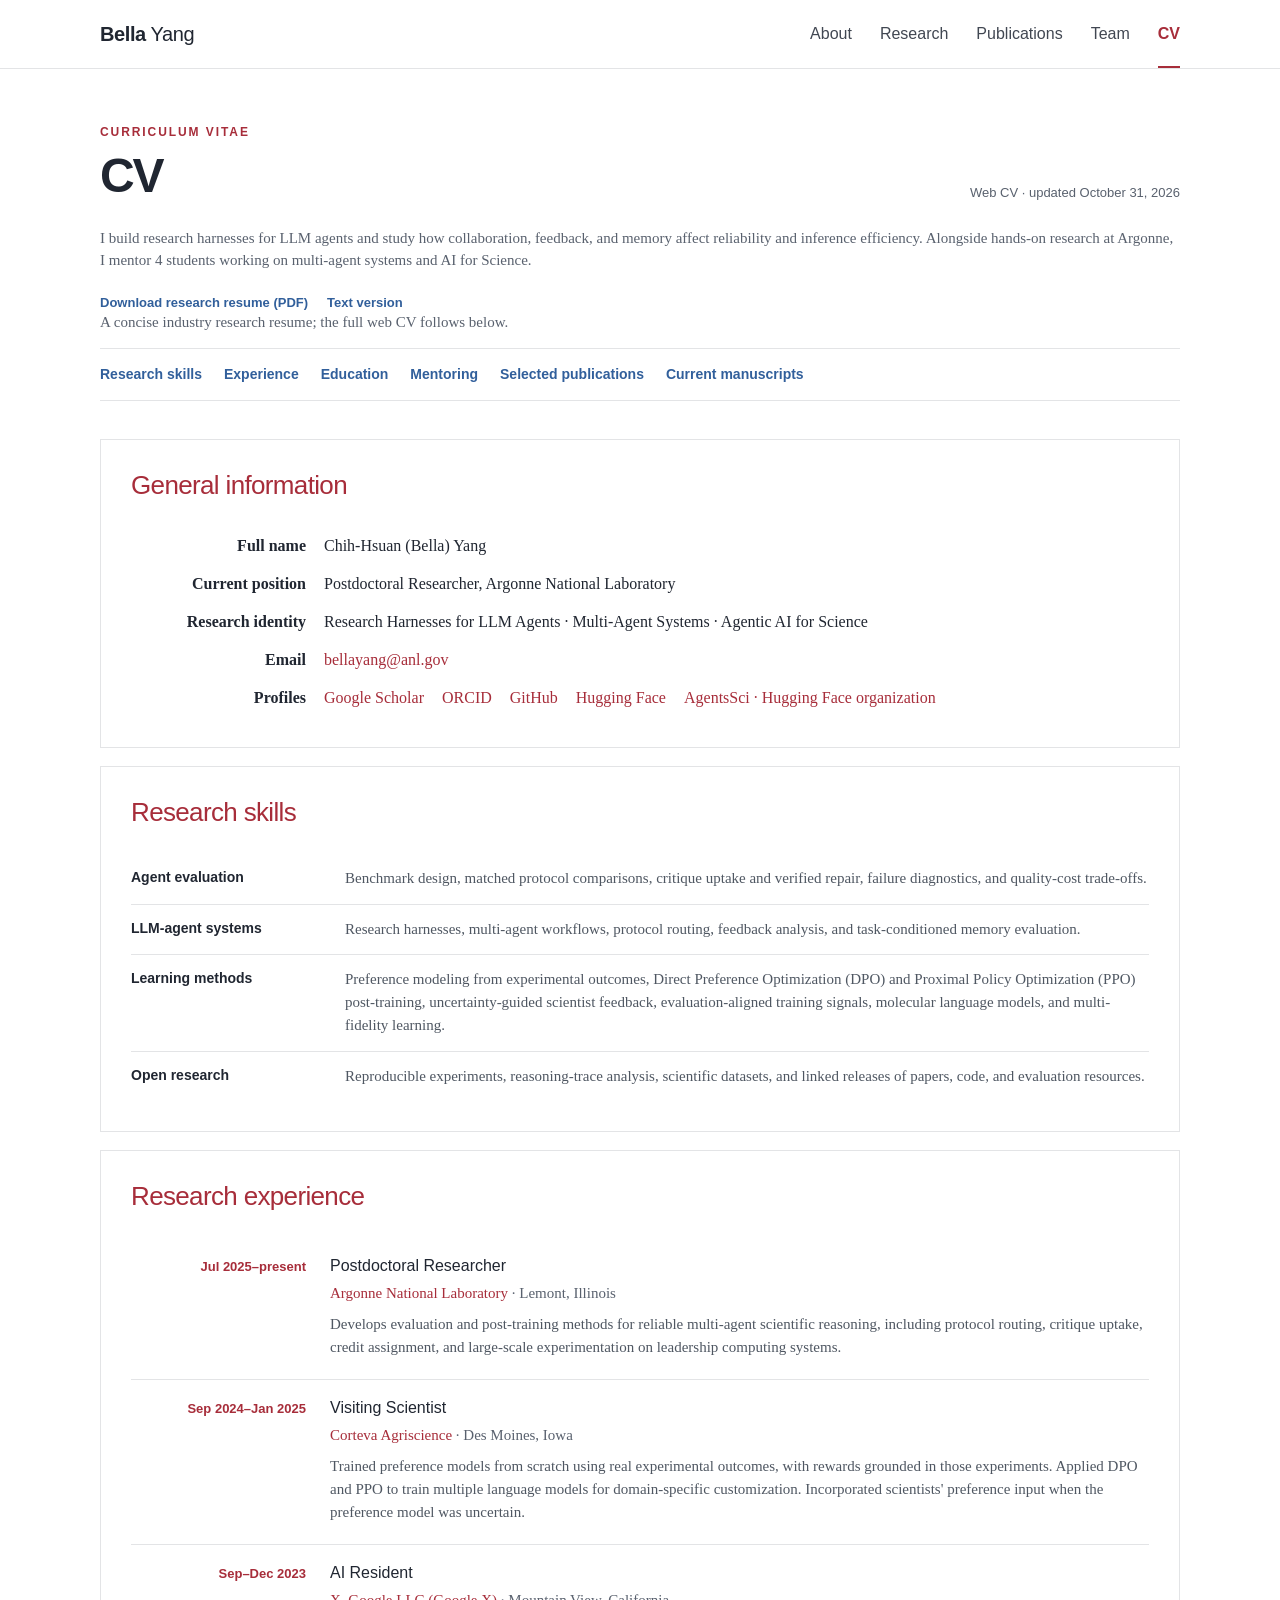
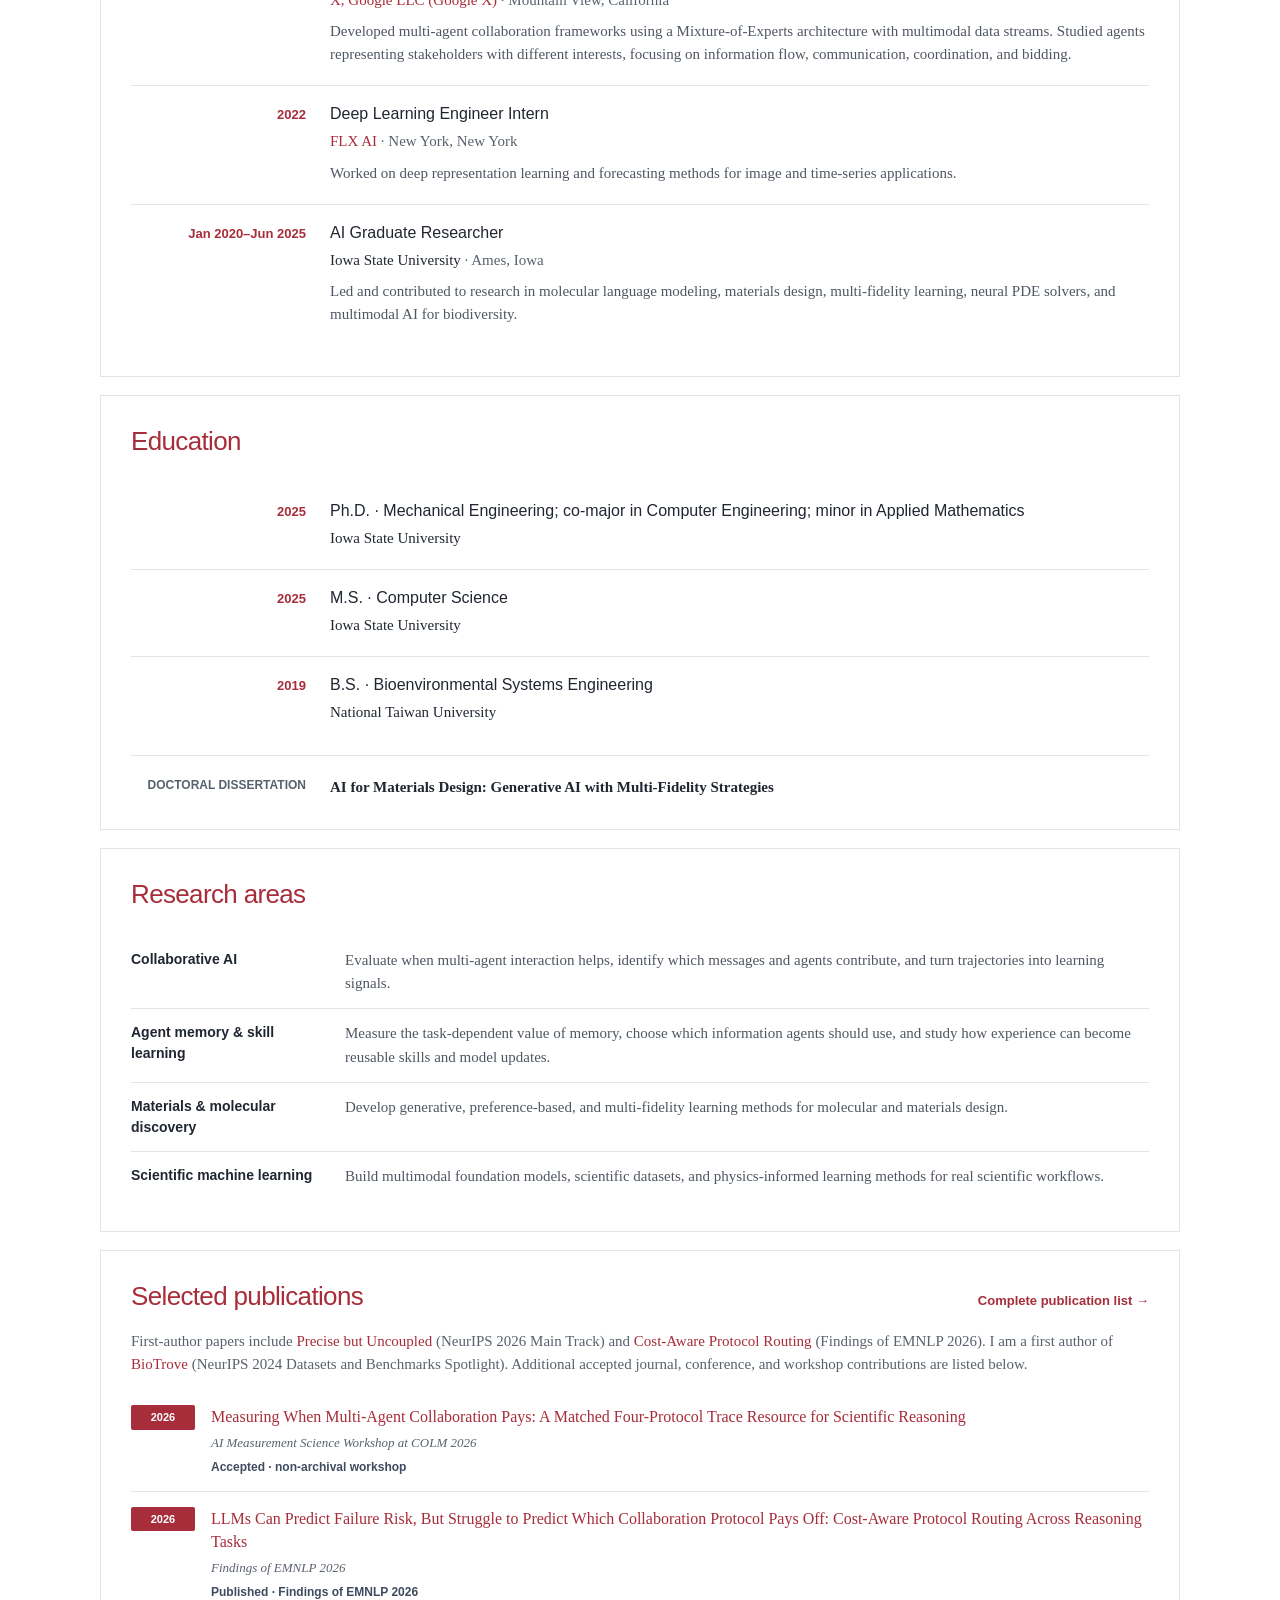
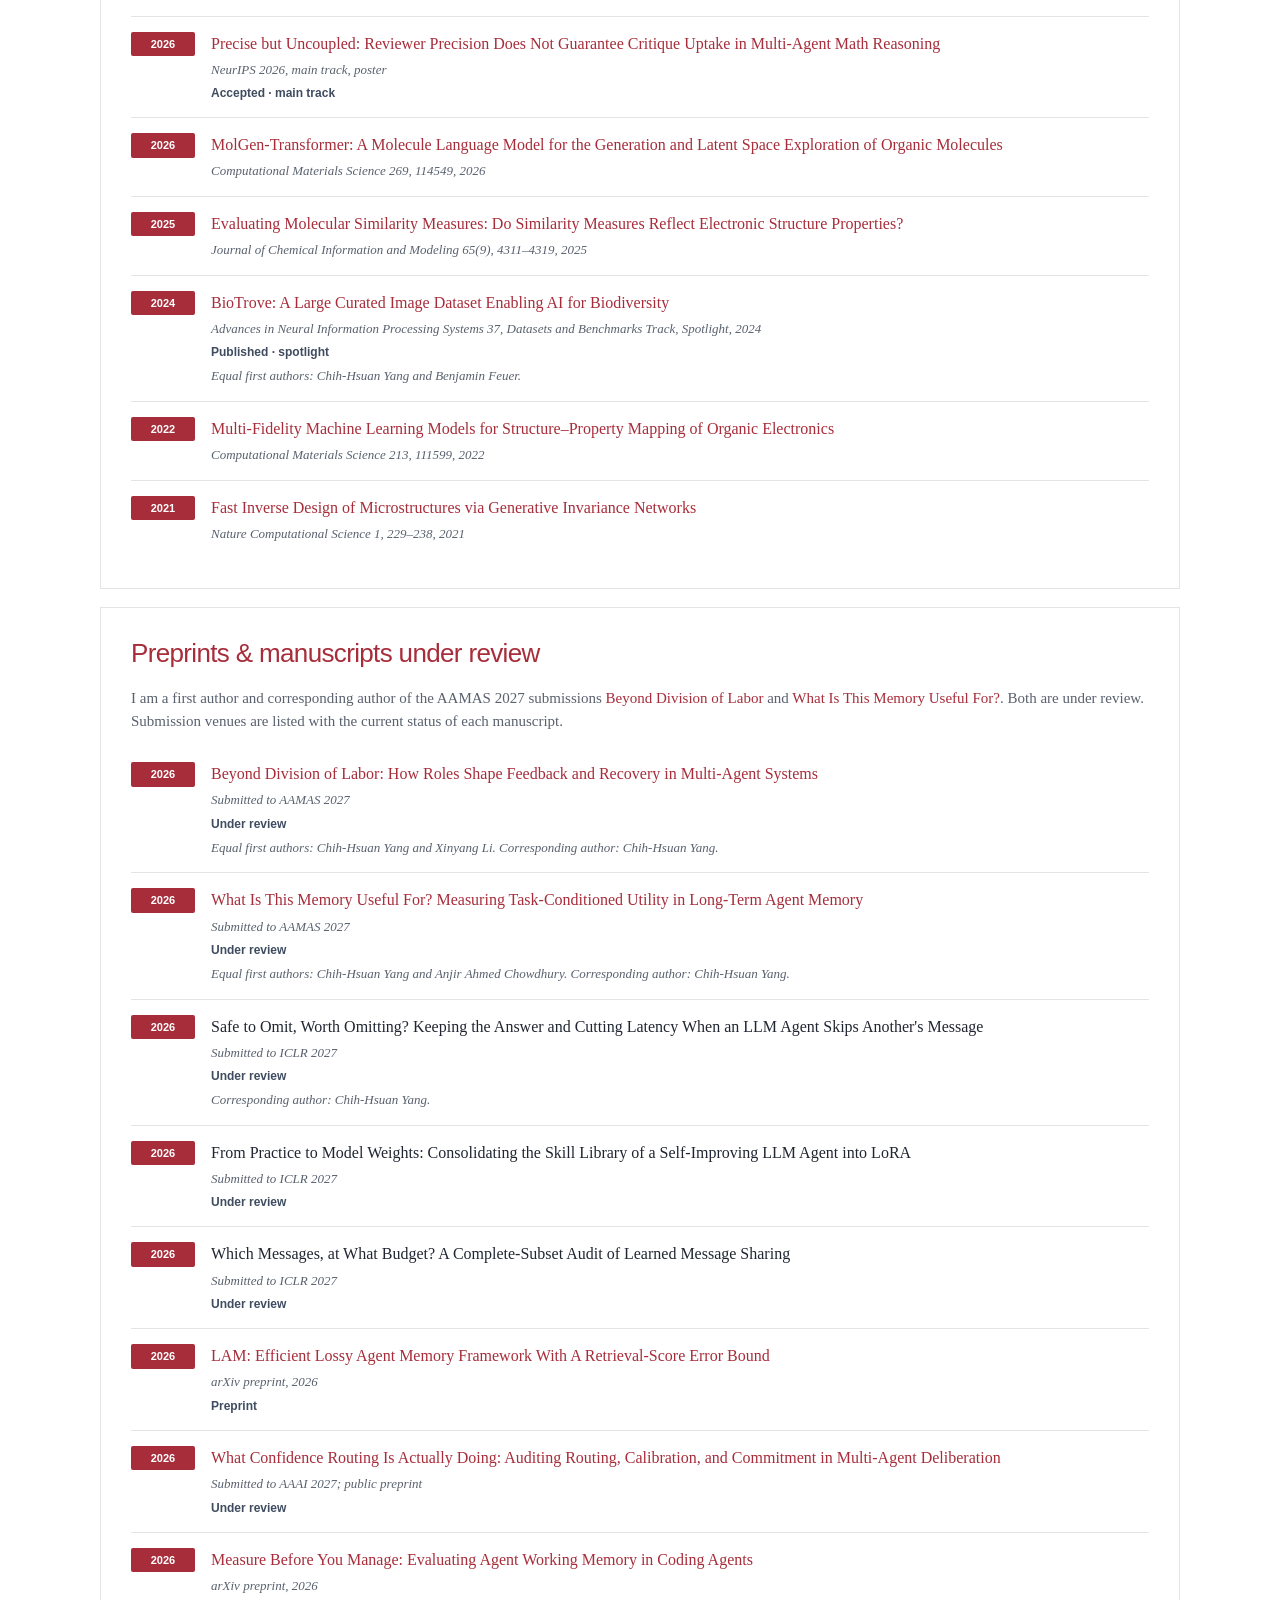
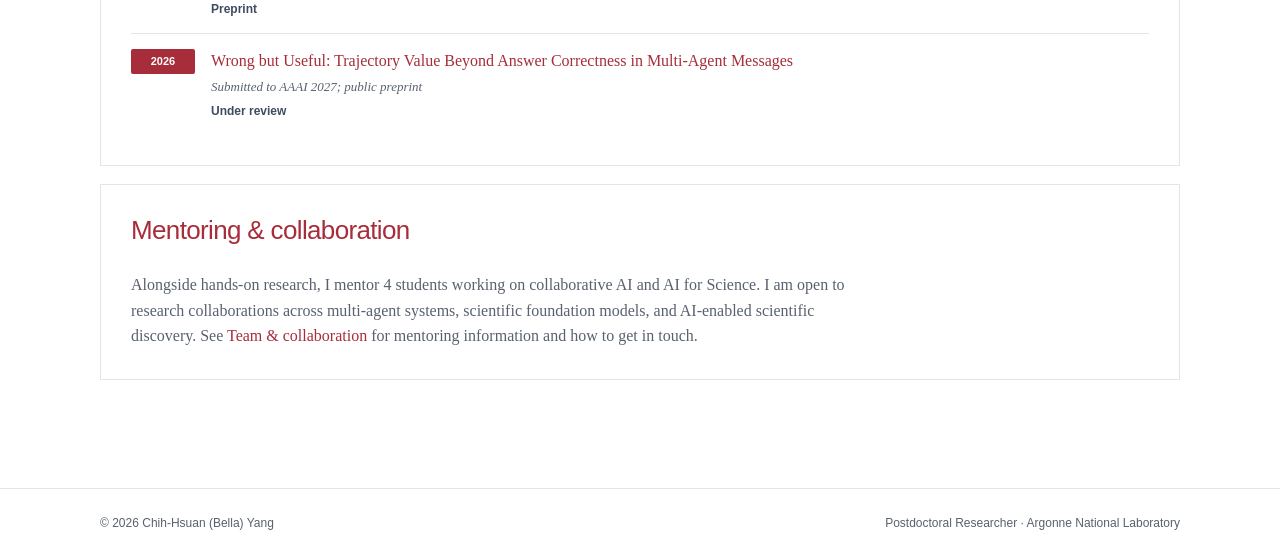
==== commit 5d69dfbc: "Publish refined research themes and first-author resume updates" ====
--- a/cv/index.html
+++ b/cv/index.html
@@ -1,2 +1,2 @@
 <!DOCTYPE html><html lang="en"><head><meta charSet="utf-8"/><meta name="viewport" content="width=device-width, initial-scale=1"/><link rel="stylesheet" href="/assets/site.css"/><title>CV | Chih-Hsuan (Bella) Yang</title><meta name="description" content="Web CV for Chih-Hsuan (Bella) Yang, Postdoctoral Researcher at Argonne National Laboratory, including education, research experience, and publications."/><meta name="application-name" content="Bella Yang"/><meta name="keywords" content="Chih-Hsuan Bella Yang,Chih-Hsuan Yang,Bella Yang,Argonne National Laboratory,Argonne,multi-agent systems,AI for Science,agent evaluation,collaborative AI,AI for materials discovery,molecular language models,scientific machine learning,BioTrove,reinforcement learning"/><meta name="author" content="Chih-Hsuan (Bella) Yang"/><link rel="author" href="https://chihhsuan-yang.github.io"/><meta name="creator" content="Chih-Hsuan (Bella) Yang"/><meta name="publisher" content="Chih-Hsuan (Bella) Yang"/><meta name="category" content="Research"/><meta name="robots" content="index, follow"/><meta name="googlebot" content="index, follow, max-image-preview:large, max-snippet:-1, max-video-preview:-1"/><meta property="og:title" content="Bella Yang (Chih-Hsuan Yang) | Argonne National Laboratory"/><meta property="og:description" content="Bella Yang (Chih-Hsuan Yang): LLM-agent harnesses, multi-agent systems, and agentic AI for Science. Postdoctoral Researcher at Argonne National Laboratory. Publications, projects, and collaboration."/><meta property="og:url" content="https://chihhsuan-yang.github.io/cv/"/><meta property="og:site_name" content="Bella Yang"/><meta property="og:type" content="profile"/><meta property="og:locale" content="en_US"/><meta property="og:image" content="https://chihhsuan-yang.github.io/og.png"/><meta property="og:image:width" content="1200"/><meta property="og:image:height" content="630"/><meta property="og:image:alt" content="Chih-Hsuan (Bella) Yang, Argonne National Laboratory researcher"/><meta name="twitter:card" content="summary_large_image"/><meta name="twitter:title" content="Bella Yang (Chih-Hsuan Yang) | Argonne National Laboratory"/><meta name="twitter:description" content="Bella Yang (Chih-Hsuan Yang): LLM-agent harnesses, multi-agent systems, and agentic AI for Science. Postdoctoral Researcher at Argonne National Laboratory. Publications, projects, and collaboration."/><meta name="twitter:image" content="https://chihhsuan-yang.github.io/og.png"/><link rel="icon" href="/bella-yang-profile.jpg" sizes="600x600" type="image/jpeg"/><link rel="canonical" href="https://chihhsuan-yang.github.io/cv/"/><meta name="google-site-verification" content="qrDLqd50NeAtLPjh41xYGkPx66R3m0NOW2qwP1FVAsw"/>
-</head><body><a class="skip-link" href="#main">Skip to content</a><header class="site-header"><div class="header-inner"><a href="/" class="site-name" aria-label="Bella Yang, homepage"><strong>Bella</strong> Yang</a><nav class="site-nav" aria-label="Main navigation"><a href="/">About</a><a href="/projects/">Research</a><a href="/publications/">Publications</a><a href="/team/">Team</a><a class="active" href="/cv/" aria-current="page">CV</a></nav></div><div class="accent-rule" aria-hidden="true"></div></header><main class="content-shell inner-page" id="main"><div class="page-title-row"><div><p class="page-eyebrow">Curriculum vitae</p><h1>CV</h1></div><p class="page-updated">Web CV · updated October 31, 2026</p></div><p class="cv-section-intro">I build research harnesses for LLM agents and study how collaboration, feedback, and memory affect reliability and inference efficiency. Alongside hands-on research at Argonne, I mentor <!-- -->4<!-- --> students working on multi-agent systems and AI for Science.</p><nav class="identity-links" aria-label="Research resume formats"><a href="/resume/Bella_Yang_Research_Resume.pdf" download="">Download research resume (PDF)</a><a href="/resume/Bella_Yang_Research_Resume.txt">Text version</a></nav><p class="cv-section-intro">A concise industry research resume; the full web CV follows below.</p><nav class="section-jump-links" aria-label="CV sections"><a href="#research-skills">Research skills</a><a href="#appointments">Experience</a><a href="#education">Education</a><a href="#mentoring-collaboration">Mentoring</a><a href="#selected-work">Selected publications</a><a href="#current-manuscripts">Current manuscripts</a></nav><section class="cv-card" aria-labelledby="general-information"><h2 id="general-information">General information</h2><dl class="info-table"><div><dt>Full name</dt><dd>Chih-Hsuan (Bella) Yang</dd></div><div><dt>Current position</dt><dd>Postdoctoral Researcher<!-- -->, <!-- -->Argonne National Laboratory</dd></div><div><dt>Research identity</dt><dd>Research Harnesses for LLM Agents · Multi-Agent Systems · Agentic AI for Science</dd></div><div><dt>Email</dt><dd><a href="mailto:bellayang@anl.gov">bellayang@anl.gov</a></dd></div><div><dt>Profiles</dt><dd class="inline-profile-links"><a href="https://scholar.google.com/citations?user=s7RDC3YAAAAJ" target="_blank" rel="me noreferrer">Google Scholar</a><a href="https://orcid.org/0000-0003-4841-1135" target="_blank" rel="me noreferrer">ORCID</a><a href="https://github.com/ChihHsuan-Yang" target="_blank" rel="me noreferrer">GitHub</a><a href="https://huggingface.co/ChihHsuan-Yang" target="_blank" rel="me noreferrer">Hugging Face</a><a href="https://huggingface.co/AgentsSci" target="_blank" rel="noreferrer">AgentsSci · Hugging Face organization</a></dd></div></dl></section><section class="cv-card" aria-labelledby="research-skills"><h2 id="research-skills">Research skills</h2><ul class="cv-topic-list"><li><strong>Agent evaluation</strong><span>Benchmark design, matched protocol comparisons, critique uptake and verified repair, failure diagnostics, and quality-cost trade-offs.</span></li><li><strong>LLM-agent systems</strong><span>Research harnesses, multi-agent workflows, protocol routing, feedback analysis, and task-conditioned memory evaluation.</span></li><li><strong>Learning methods</strong><span>Preference modeling from experimental outcomes, Direct Preference Optimization (DPO) and Proximal Policy Optimization (PPO) post-training, uncertainty-guided scientist feedback, evaluation-aligned training signals, molecular language models, and multi-fidelity learning.</span></li><li><strong>Open research</strong><span>Reproducible experiments, reasoning-trace analysis, scientific datasets, and linked releases of papers, code, and evaluation resources.</span></li></ul></section><section class="cv-card" aria-labelledby="appointments"><h2 id="appointments">Research experience</h2><ol class="cv-timeline"><li><div class="timeline-period">Jul 2025–present</div><div><h3>Postdoctoral Researcher</h3><p class="timeline-organization"><a href="https://intro-hpc-bootcamp.alcf.anl.gov/program/program-details/facilitators-and-speakers" target="_blank" rel="noreferrer">Argonne National Laboratory</a><span> · <!-- -->Lemont, Illinois</span></p><p>Develops evaluation and post-training methods for reliable multi-agent scientific reasoning, including protocol routing, critique uptake, credit assignment, and large-scale experimentation on leadership computing systems.</p></div></li><li><div class="timeline-period">Sep 2024–Jan 2025</div><div><h3>Visiting Scientist</h3><p class="timeline-organization"><a href="https://www.alcf.anl.gov/events/bridging-foundational-ai-cross-disciplinary-innovation-molecular-discovery-biodiversity" target="_blank" rel="noreferrer">Corteva Agriscience</a><span> · <!-- -->Des Moines, Iowa</span></p><p>Trained preference models from scratch using real experimental outcomes, with rewards grounded in those experiments. Applied DPO and PPO to train multiple language models for domain-specific customization. Incorporated scientists&#x27; preference input when the preference model was uncertain.</p></div></li><li><div class="timeline-period">Sep–Dec 2023</div><div><h3>AI Resident</h3><p class="timeline-organization"><a href="https://www.alcf.anl.gov/events/bridging-foundational-ai-cross-disciplinary-innovation-molecular-discovery-biodiversity" target="_blank" rel="noreferrer">X, Google LLC (Google X)</a><span> · <!-- -->Mountain View, California</span></p><p>Developed multi-agent collaboration frameworks using a Mixture-of-Experts architecture with multimodal data streams. Studied agents representing stakeholders with different interests, focusing on information flow, communication, coordination, and bidding.</p></div></li><li><div class="timeline-period">2022</div><div><h3>Deep Learning Engineer Intern</h3><p class="timeline-organization"><a href="https://flxai.com/about-flx-ai/chih-hsuan-yang/" target="_blank" rel="noreferrer">FLX AI</a><span> · <!-- -->New York, New York</span></p><p>Worked on deep representation learning and forecasting methods for image and time-series applications.</p></div></li><li><div class="timeline-period">Jan 2020–Jun 2025</div><div><h3>AI Graduate Researcher</h3><p class="timeline-organization">Iowa State University<span> · <!-- -->Ames, Iowa</span></p><p>Led and contributed to research in molecular language modeling, materials design, multi-fidelity learning, neural PDE solvers, and multimodal AI for biodiversity.</p></div></li></ol></section><section class="cv-card" aria-labelledby="education"><h2 id="education">Education</h2><ol class="education-list"><li><span class="education-year">2025</span><div><h3>Ph.D.<!-- --> · <!-- -->Mechanical Engineering; co-major in Computer Engineering; minor in Applied Mathematics</h3><p>Iowa State University</p></div></li><li><span class="education-year">2025</span><div><h3>M.S.<!-- --> · <!-- -->Computer Science</h3><p>Iowa State University</p></div></li><li><span class="education-year">2019</span><div><h3>B.S.<!-- --> · <!-- -->Bioenvironmental Systems Engineering</h3><p>National Taiwan University</p></div></li></ol><div class="dissertation-note"><span>Doctoral dissertation</span><strong>AI for Materials Design: Generative AI with Multi-Fidelity Strategies</strong></div></section><section class="cv-card" aria-labelledby="research-areas"><h2 id="research-areas">Research areas</h2><ul class="cv-topic-list"><li><strong>Collaborative AI</strong><span>Evaluate when multi-agent interaction helps, identify which messages and agents contribute, and turn trajectories into learning signals.</span></li><li><strong>Agent memory &amp; skill learning</strong><span>Measure the task-dependent value of memory, choose which information agents should use, and study how experience can become reusable skills and model updates.</span></li><li><strong>Materials &amp; molecular discovery</strong><span>Develop generative, preference-based, and multi-fidelity learning methods for molecular and materials design.</span></li><li><strong>Scientific machine learning</strong><span>Build multimodal foundation models, scientific datasets, and physics-informed learning methods for real scientific workflows.</span></li></ul></section><section class="cv-card" aria-labelledby="selected-work"><div class="cv-heading-row"><h2 id="selected-work">Selected publications</h2><a href="/publications/">Complete publication list →</a></div><p class="cv-section-intro">First-author papers include <a href="https://chihhsuan-yang.github.io/NeurIPS26_Precise-but-Uncoupled/">Precise but Uncoupled</a> <!-- -->(NeurIPS 2026 Main Track) and <a href="https://chihhsuan-yang.github.io/EMNLP_Cost-Aware-Protocol-Routing/">Cost-Aware Protocol Routing</a> <!-- -->(Findings of EMNLP 2026). I am an equal-first author of <a href="https://baskargroup.github.io/BioTrove/">BioTrove</a> <!-- -->(NeurIPS 2024 Datasets and Benchmarks Spotlight). Additional accepted journal, conference, and workshop contributions are listed below.</p><ol class="cv-publication-list"><li><span class="cv-year">2026</span><div><a href="https://openreview.net/forum?id=ofsAhzrSbg" target="_blank" rel="noreferrer">Measuring When Multi-Agent Collaboration Pays: A Matched Four-Protocol Trace Resource for Scientific Reasoning</a><span>AI Measurement Science Workshop at COLM 2026</span><span class="cv-publication-status">Accepted · non-archival workshop</span></div></li><li><span class="cv-year">2026</span><div><a href="https://aclanthology.org/2026.findings-emnlp.1275/" target="_blank" rel="noreferrer">LLMs Can Predict Failure Risk, But Struggle to Predict Which Collaboration Protocol Pays Off: Cost-Aware Protocol Routing Across Reasoning Tasks</a><span>Findings of EMNLP 2026</span><span class="cv-publication-status">Published · Findings of EMNLP 2026</span></div></li><li><span class="cv-year">2026</span><div><a href="https://neurips.cc/virtual/2026/poster/152264" target="_blank" rel="noreferrer">Precise but Uncoupled: Reviewer Precision Does Not Guarantee Critique Uptake in Multi-Agent Math Reasoning</a><span>NeurIPS 2026, main track, poster</span><span class="cv-publication-status">Accepted · main track</span></div></li><li><span class="cv-year">2026</span><div><a href="https://doi.org/10.1016/j.commatsci.2026.114549" target="_blank" rel="noreferrer">MolGen-Transformer: A Molecule Language Model for the Generation and Latent Space Exploration of Organic Molecules</a><span>Computational Materials Science 269, 114549, 2026</span></div></li><li><span class="cv-year">2025</span><div><a href="https://doi.org/10.1021/acs.jcim.5c00175" target="_blank" rel="noreferrer">Evaluating Molecular Similarity Measures: Do Similarity Measures Reflect Electronic Structure Properties?</a><span>Journal of Chemical Information and Modeling 65(9), 4311–4319, 2025</span></div></li><li><span class="cv-year">2024</span><div><a href="https://proceedings.neurips.cc/paper_files/paper/2024/hash/b92854f80ba4feefb973959b259dbc2c-Abstract-Datasets_and_Benchmarks_Track.html" target="_blank" rel="noreferrer">BioTrove: A Large Curated Image Dataset Enabling AI for Biodiversity</a><span>Advances in Neural Information Processing Systems 37, Datasets and Benchmarks Track, Spotlight, 2024</span><span class="cv-publication-status">Published · spotlight</span><span>Equal first authors: Chih-Hsuan Yang and Benjamin Feuer.</span></div></li><li><span class="cv-year">2022</span><div><a href="https://doi.org/10.1016/j.commatsci.2022.111599" target="_blank" rel="noreferrer">Multi-Fidelity Machine Learning Models for Structure–Property Mapping of Organic Electronics</a><span>Computational Materials Science 213, 111599, 2022</span></div></li><li><span class="cv-year">2021</span><div><a href="https://doi.org/10.1038/s43588-021-00045-8" target="_blank" rel="noreferrer">Fast Inverse Design of Microstructures via Generative Invariance Networks</a><span>Nature Computational Science 1, 229–238, 2021</span></div></li></ol></section><section class="cv-card" aria-labelledby="current-manuscripts"><h2 id="current-manuscripts">Preprints &amp; manuscripts under review</h2><p class="cv-section-intro">Submission venues are listed with the current status of each manuscript.</p><ol class="cv-publication-list"><li><span class="cv-year">2026</span><div><a href="https://chihhsuan-yang.github.io/AAMAS2027-AgentProtocols/" target="_blank" rel="noreferrer">Beyond Division of Labor: How Roles Shape Feedback and Recovery in Multi-Agent Systems</a><span>Submitted to AAMAS 2027</span><span class="cv-publication-status">Under review</span><span>Equal first authors: Chih-Hsuan Yang and Xinyang Li. Corresponding author: Chih-Hsuan Yang.</span></div></li><li><span class="cv-year">2026</span><div><a href="https://chihhsuan-yang.github.io/AAMAS2027-ConditionalMemory/" target="_blank" rel="noreferrer">What Is This Memory Useful For? Measuring Task-Conditioned Utility in Long-Term Agent Memory</a><span>Submitted to AAMAS 2027</span><span class="cv-publication-status">Under review</span><span>Equal first authors: Chih-Hsuan Yang and Anjir Ahmed Chowdhury. Corresponding author: Chih-Hsuan Yang.</span></div></li><li><span class="cv-year">2026</span><div><p class="cv-publication-title">Safe to Omit, Worth Omitting? Keeping the Answer and Cutting Latency When an LLM Agent Skips Another&#x27;s Message</p><span>Submitted to ICLR 2027</span><span class="cv-publication-status">Under review</span><span>Corresponding author: Chih-Hsuan Yang.</span></div></li><li><span class="cv-year">2026</span><div><p class="cv-publication-title">From Practice to Model Weights: Consolidating the Skill Library of a Self-Improving LLM Agent into LoRA</p><span>Submitted to ICLR 2027</span><span class="cv-publication-status">Under review</span></div></li><li><span class="cv-year">2026</span><div><p class="cv-publication-title">Which Messages, at What Budget? A Complete-Subset Audit of Learned Message Sharing</p><span>Submitted to ICLR 2027</span><span class="cv-publication-status">Under review</span></div></li><li><span class="cv-year">2026</span><div><a href="https://arxiv.org/abs/2609.32256" target="_blank" rel="noreferrer">LAM: Efficient Lossy Agent Memory Framework With A Retrieval-Score Error Bound</a><span>arXiv preprint, 2026</span><span class="cv-publication-status">Preprint</span></div></li><li><span class="cv-year">2026</span><div><a href="https://arxiv.org/abs/2609.27822" target="_blank" rel="noreferrer">What Confidence Routing Is Actually Doing: Auditing Routing, Calibration, and Commitment in Multi-Agent Deliberation</a><span>Submitted to AAAI 2027; public preprint</span><span class="cv-publication-status">Under review</span></div></li><li><span class="cv-year">2026</span><div><a href="https://arxiv.org/abs/2608.31057" target="_blank" rel="noreferrer">Measure Before You Manage: Evaluating Agent Working Memory in Coding Agents</a><span>arXiv preprint, 2026</span><span class="cv-publication-status">Preprint</span></div></li><li><span class="cv-year">2026</span><div><a href="https://chihhsuan-yang.github.io/AAAI_Wrong-but-Useful/" target="_blank" rel="noreferrer">Wrong but Useful: Trajectory Value Beyond Answer Correctness in Multi-Agent Messages</a><span>Submitted to AAAI 2027; public preprint</span><span class="cv-publication-status">Under review</span></div></li></ol></section><section class="cv-card cv-note" aria-labelledby="mentoring-collaboration"><h2 id="mentoring-collaboration">Mentoring &amp; collaboration</h2><p>Alongside hands-on research, I mentor <!-- -->4<!-- --> students working on collaborative AI and AI for Science. I am open to research collaborations across multi-agent systems, scientific foundation models, and AI-enabled scientific discovery. See <a href="/team/">Team &amp; collaboration</a> for mentoring information and how to get in touch.</p></section></main><footer class="site-footer"><div class="footer-inner"><span>© 2026 <!-- -->Chih-Hsuan (Bella) Yang</span><span>Postdoctoral Researcher<!-- --> · <!-- -->Argonne National Laboratory</span></div></footer></body></html>+</head><body><a class="skip-link" href="#main">Skip to content</a><header class="site-header"><div class="header-inner"><a href="/" class="site-name" aria-label="Bella Yang, homepage"><strong>Bella</strong> Yang</a><nav class="site-nav" aria-label="Main navigation"><a href="/">About</a><a href="/projects/">Research</a><a href="/publications/">Publications</a><a href="/team/">Team</a><a class="active" href="/cv/" aria-current="page">CV</a></nav></div><div class="accent-rule" aria-hidden="true"></div></header><main class="content-shell inner-page" id="main"><div class="page-title-row"><div><p class="page-eyebrow">Curriculum vitae</p><h1>CV</h1></div><p class="page-updated">Web CV · updated October 31, 2026</p></div><p class="cv-section-intro">I build research harnesses for LLM agents and study how collaboration, feedback, and memory affect reliability and inference efficiency. Alongside hands-on research at Argonne, I mentor <!-- -->4<!-- --> students working on multi-agent systems and AI for Science.</p><nav class="identity-links" aria-label="Research resume formats"><a href="/resume/Bella_Yang_Research_Resume.pdf" download="">Download research resume (PDF)</a><a href="/resume/Bella_Yang_Research_Resume.txt">Text version</a></nav><p class="cv-section-intro">A concise industry research resume; the full web CV follows below.</p><nav class="section-jump-links" aria-label="CV sections"><a href="#research-skills">Research skills</a><a href="#appointments">Experience</a><a href="#education">Education</a><a href="#mentoring-collaboration">Mentoring</a><a href="#selected-work">Selected publications</a><a href="#current-manuscripts">Current manuscripts</a></nav><section class="cv-card" aria-labelledby="general-information"><h2 id="general-information">General information</h2><dl class="info-table"><div><dt>Full name</dt><dd>Chih-Hsuan (Bella) Yang</dd></div><div><dt>Current position</dt><dd>Postdoctoral Researcher<!-- -->, <!-- -->Argonne National Laboratory</dd></div><div><dt>Research identity</dt><dd>Research Harnesses for LLM Agents · Multi-Agent Systems · Agentic AI for Science</dd></div><div><dt>Email</dt><dd><a href="mailto:bellayang@anl.gov">bellayang@anl.gov</a></dd></div><div><dt>Profiles</dt><dd class="inline-profile-links"><a href="https://scholar.google.com/citations?user=s7RDC3YAAAAJ" target="_blank" rel="me noreferrer">Google Scholar</a><a href="https://orcid.org/0000-0003-4841-1135" target="_blank" rel="me noreferrer">ORCID</a><a href="https://github.com/ChihHsuan-Yang" target="_blank" rel="me noreferrer">GitHub</a><a href="https://huggingface.co/ChihHsuan-Yang" target="_blank" rel="me noreferrer">Hugging Face</a><a href="https://huggingface.co/AgentsSci" target="_blank" rel="noreferrer">AgentsSci · Hugging Face organization</a></dd></div></dl></section><section class="cv-card" aria-labelledby="research-skills"><h2 id="research-skills">Research skills</h2><ul class="cv-topic-list"><li><strong>Agent evaluation</strong><span>Benchmark design, matched protocol comparisons, critique uptake and verified repair, failure diagnostics, and quality-cost trade-offs.</span></li><li><strong>LLM-agent systems</strong><span>Research harnesses, multi-agent workflows, protocol routing, feedback analysis, and task-conditioned memory evaluation.</span></li><li><strong>Learning methods</strong><span>Preference modeling from experimental outcomes, Direct Preference Optimization (DPO) and Proximal Policy Optimization (PPO) post-training, uncertainty-guided scientist feedback, evaluation-aligned training signals, molecular language models, and multi-fidelity learning.</span></li><li><strong>Open research</strong><span>Reproducible experiments, reasoning-trace analysis, scientific datasets, and linked releases of papers, code, and evaluation resources.</span></li></ul></section><section class="cv-card" aria-labelledby="appointments"><h2 id="appointments">Research experience</h2><ol class="cv-timeline"><li><div class="timeline-period">Jul 2025–present</div><div><h3>Postdoctoral Researcher</h3><p class="timeline-organization"><a href="https://intro-hpc-bootcamp.alcf.anl.gov/program/program-details/facilitators-and-speakers" target="_blank" rel="noreferrer">Argonne National Laboratory</a><span> · <!-- -->Lemont, Illinois</span></p><p>Develops evaluation and post-training methods for reliable multi-agent scientific reasoning, including protocol routing, critique uptake, credit assignment, and large-scale experimentation on leadership computing systems.</p></div></li><li><div class="timeline-period">Sep 2024–Jan 2025</div><div><h3>Visiting Scientist</h3><p class="timeline-organization"><a href="https://www.alcf.anl.gov/events/bridging-foundational-ai-cross-disciplinary-innovation-molecular-discovery-biodiversity" target="_blank" rel="noreferrer">Corteva Agriscience</a><span> · <!-- -->Des Moines, Iowa</span></p><p>Trained preference models from scratch using real experimental outcomes, with rewards grounded in those experiments. Applied DPO and PPO to train multiple language models for domain-specific customization. Incorporated scientists&#x27; preference input when the preference model was uncertain.</p></div></li><li><div class="timeline-period">Sep–Dec 2023</div><div><h3>AI Resident</h3><p class="timeline-organization"><a href="https://www.alcf.anl.gov/events/bridging-foundational-ai-cross-disciplinary-innovation-molecular-discovery-biodiversity" target="_blank" rel="noreferrer">X, Google LLC (Google X)</a><span> · <!-- -->Mountain View, California</span></p><p>Developed multi-agent collaboration frameworks using a Mixture-of-Experts architecture with multimodal data streams. Studied agents representing stakeholders with different interests, focusing on information flow, communication, coordination, and bidding.</p></div></li><li><div class="timeline-period">2022</div><div><h3>Deep Learning Engineer Intern</h3><p class="timeline-organization"><a href="https://flxai.com/about-flx-ai/chih-hsuan-yang/" target="_blank" rel="noreferrer">FLX AI</a><span> · <!-- -->New York, New York</span></p><p>Worked on deep representation learning and forecasting methods for image and time-series applications.</p></div></li><li><div class="timeline-period">Jan 2020–Jun 2025</div><div><h3>AI Graduate Researcher</h3><p class="timeline-organization">Iowa State University<span> · <!-- -->Ames, Iowa</span></p><p>Led and contributed to research in molecular language modeling, materials design, multi-fidelity learning, neural PDE solvers, and multimodal AI for biodiversity.</p></div></li></ol></section><section class="cv-card" aria-labelledby="education"><h2 id="education">Education</h2><ol class="education-list"><li><span class="education-year">2025</span><div><h3>Ph.D.<!-- --> · <!-- -->Mechanical Engineering; co-major in Computer Engineering; minor in Applied Mathematics</h3><p>Iowa State University</p></div></li><li><span class="education-year">2025</span><div><h3>M.S.<!-- --> · <!-- -->Computer Science</h3><p>Iowa State University</p></div></li><li><span class="education-year">2019</span><div><h3>B.S.<!-- --> · <!-- -->Bioenvironmental Systems Engineering</h3><p>National Taiwan University</p></div></li></ol><div class="dissertation-note"><span>Doctoral dissertation</span><strong>AI for Materials Design: Generative AI with Multi-Fidelity Strategies</strong></div></section><section class="cv-card" aria-labelledby="research-areas"><h2 id="research-areas">Research areas</h2><ul class="cv-topic-list"><li><strong>Collaborative AI</strong><span>Evaluate when multi-agent interaction helps, identify which messages and agents contribute, and turn trajectories into learning signals.</span></li><li><strong>Agent memory &amp; skill learning</strong><span>Measure the task-dependent value of memory, choose which information agents should use, and study how experience can become reusable skills and model updates.</span></li><li><strong>Materials &amp; molecular discovery</strong><span>Develop generative, preference-based, and multi-fidelity learning methods for molecular and materials design.</span></li><li><strong>Scientific machine learning</strong><span>Build multimodal foundation models, scientific datasets, and physics-informed learning methods for real scientific workflows.</span></li></ul></section><section class="cv-card" aria-labelledby="selected-work"><div class="cv-heading-row"><h2 id="selected-work">Selected publications</h2><a href="/publications/">Complete publication list →</a></div><p class="cv-section-intro">First-author papers include <a href="https://chihhsuan-yang.github.io/NeurIPS26_Precise-but-Uncoupled/">Precise but Uncoupled</a> <!-- -->(NeurIPS 2026 Main Track) and <a href="https://chihhsuan-yang.github.io/EMNLP_Cost-Aware-Protocol-Routing/">Cost-Aware Protocol Routing</a> <!-- -->(Findings of EMNLP 2026). I am a first author of <a href="https://baskargroup.github.io/BioTrove/">BioTrove</a> <!-- -->(NeurIPS 2024 Datasets and Benchmarks Spotlight). Additional accepted journal, conference, and workshop contributions are listed below.</p><ol class="cv-publication-list"><li><span class="cv-year">2026</span><div><a href="https://openreview.net/forum?id=ofsAhzrSbg" target="_blank" rel="noreferrer">Measuring When Multi-Agent Collaboration Pays: A Matched Four-Protocol Trace Resource for Scientific Reasoning</a><span>AI Measurement Science Workshop at COLM 2026</span><span class="cv-publication-status">Accepted · non-archival workshop</span></div></li><li><span class="cv-year">2026</span><div><a href="https://aclanthology.org/2026.findings-emnlp.1275/" target="_blank" rel="noreferrer">LLMs Can Predict Failure Risk, But Struggle to Predict Which Collaboration Protocol Pays Off: Cost-Aware Protocol Routing Across Reasoning Tasks</a><span>Findings of EMNLP 2026</span><span class="cv-publication-status">Published · Findings of EMNLP 2026</span></div></li><li><span class="cv-year">2026</span><div><a href="https://neurips.cc/virtual/2026/poster/152264" target="_blank" rel="noreferrer">Precise but Uncoupled: Reviewer Precision Does Not Guarantee Critique Uptake in Multi-Agent Math Reasoning</a><span>NeurIPS 2026, main track, poster</span><span class="cv-publication-status">Accepted · main track</span></div></li><li><span class="cv-year">2026</span><div><a href="https://doi.org/10.1016/j.commatsci.2026.114549" target="_blank" rel="noreferrer">MolGen-Transformer: A Molecule Language Model for the Generation and Latent Space Exploration of Organic Molecules</a><span>Computational Materials Science 269, 114549, 2026</span></div></li><li><span class="cv-year">2025</span><div><a href="https://doi.org/10.1021/acs.jcim.5c00175" target="_blank" rel="noreferrer">Evaluating Molecular Similarity Measures: Do Similarity Measures Reflect Electronic Structure Properties?</a><span>Journal of Chemical Information and Modeling 65(9), 4311–4319, 2025</span></div></li><li><span class="cv-year">2024</span><div><a href="https://proceedings.neurips.cc/paper_files/paper/2024/hash/b92854f80ba4feefb973959b259dbc2c-Abstract-Datasets_and_Benchmarks_Track.html" target="_blank" rel="noreferrer">BioTrove: A Large Curated Image Dataset Enabling AI for Biodiversity</a><span>Advances in Neural Information Processing Systems 37, Datasets and Benchmarks Track, Spotlight, 2024</span><span class="cv-publication-status">Published · spotlight</span><span>Equal first authors: Chih-Hsuan Yang and Benjamin Feuer.</span></div></li><li><span class="cv-year">2022</span><div><a href="https://doi.org/10.1016/j.commatsci.2022.111599" target="_blank" rel="noreferrer">Multi-Fidelity Machine Learning Models for Structure–Property Mapping of Organic Electronics</a><span>Computational Materials Science 213, 111599, 2022</span></div></li><li><span class="cv-year">2021</span><div><a href="https://doi.org/10.1038/s43588-021-00045-8" target="_blank" rel="noreferrer">Fast Inverse Design of Microstructures via Generative Invariance Networks</a><span>Nature Computational Science 1, 229–238, 2021</span></div></li></ol></section><section class="cv-card" aria-labelledby="current-manuscripts"><h2 id="current-manuscripts">Preprints &amp; manuscripts under review</h2><p class="cv-section-intro">I am a first author and corresponding author of the AAMAS 2027 submissions<!-- --> <a href="/projects/#roles">Beyond Division of Labor</a> and<!-- --> <a href="/projects/#memory">What Is This Memory Useful For?</a>. Both are under review. Submission venues are listed with the current status of each manuscript.</p><ol class="cv-publication-list"><li><span class="cv-year">2026</span><div><a href="https://chihhsuan-yang.github.io/AAMAS2027-AgentProtocols/" target="_blank" rel="noreferrer">Beyond Division of Labor: How Roles Shape Feedback and Recovery in Multi-Agent Systems</a><span>Submitted to AAMAS 2027</span><span class="cv-publication-status">Under review</span><span>Equal first authors: Chih-Hsuan Yang and Xinyang Li. Corresponding author: Chih-Hsuan Yang.</span></div></li><li><span class="cv-year">2026</span><div><a href="https://chihhsuan-yang.github.io/AAMAS2027-ConditionalMemory/" target="_blank" rel="noreferrer">What Is This Memory Useful For? Measuring Task-Conditioned Utility in Long-Term Agent Memory</a><span>Submitted to AAMAS 2027</span><span class="cv-publication-status">Under review</span><span>Equal first authors: Chih-Hsuan Yang and Anjir Ahmed Chowdhury. Corresponding author: Chih-Hsuan Yang.</span></div></li><li><span class="cv-year">2026</span><div><p class="cv-publication-title">Safe to Omit, Worth Omitting? Keeping the Answer and Cutting Latency When an LLM Agent Skips Another&#x27;s Message</p><span>Submitted to ICLR 2027</span><span class="cv-publication-status">Under review</span><span>Corresponding author: Chih-Hsuan Yang.</span></div></li><li><span class="cv-year">2026</span><div><p class="cv-publication-title">From Practice to Model Weights: Consolidating the Skill Library of a Self-Improving LLM Agent into LoRA</p><span>Submitted to ICLR 2027</span><span class="cv-publication-status">Under review</span></div></li><li><span class="cv-year">2026</span><div><p class="cv-publication-title">Which Messages, at What Budget? A Complete-Subset Audit of Learned Message Sharing</p><span>Submitted to ICLR 2027</span><span class="cv-publication-status">Under review</span></div></li><li><span class="cv-year">2026</span><div><a href="https://arxiv.org/abs/2609.32256" target="_blank" rel="noreferrer">LAM: Efficient Lossy Agent Memory Framework With A Retrieval-Score Error Bound</a><span>arXiv preprint, 2026</span><span class="cv-publication-status">Preprint</span></div></li><li><span class="cv-year">2026</span><div><a href="https://arxiv.org/abs/2609.27822" target="_blank" rel="noreferrer">What Confidence Routing Is Actually Doing: Auditing Routing, Calibration, and Commitment in Multi-Agent Deliberation</a><span>Submitted to AAAI 2027; public preprint</span><span class="cv-publication-status">Under review</span></div></li><li><span class="cv-year">2026</span><div><a href="https://arxiv.org/abs/2608.31057" target="_blank" rel="noreferrer">Measure Before You Manage: Evaluating Agent Working Memory in Coding Agents</a><span>arXiv preprint, 2026</span><span class="cv-publication-status">Preprint</span></div></li><li><span class="cv-year">2026</span><div><a href="https://chihhsuan-yang.github.io/AAAI_Wrong-but-Useful/" target="_blank" rel="noreferrer">Wrong but Useful: Trajectory Value Beyond Answer Correctness in Multi-Agent Messages</a><span>Submitted to AAAI 2027; public preprint</span><span class="cv-publication-status">Under review</span></div></li></ol></section><section class="cv-card cv-note" aria-labelledby="mentoring-collaboration"><h2 id="mentoring-collaboration">Mentoring &amp; collaboration</h2><p>Alongside hands-on research, I mentor <!-- -->4<!-- --> students working on collaborative AI and AI for Science. I am open to research collaborations across multi-agent systems, scientific foundation models, and AI-enabled scientific discovery. See <a href="/team/">Team &amp; collaboration</a> for mentoring information and how to get in touch.</p></section></main><footer class="site-footer"><div class="footer-inner"><span>© 2026 <!-- -->Chih-Hsuan (Bella) Yang</span><span>Postdoctoral Researcher<!-- --> · <!-- -->Argonne National Laboratory</span></div></footer></body></html>
--- a/assets/site.css
+++ b/assets/site.css
@@ -1,2 +1,2 @@
 /*! tailwindcss v4.2.1 | MIT License | https://tailwindcss.com */
-@layer properties{@supports (((-webkit-hyphens:none)) and (not (margin-trim:inline))) or ((-moz-orient:inline) and (not (color:rgb(from red r g b)))){*,:before,:after{--tw-rotate-x:initial;--tw-rotate-y:initial;--tw-rotate-z:initial;--tw-skew-x:initial;--tw-skew-y:initial}::backdrop{--tw-rotate-x:initial;--tw-rotate-y:initial;--tw-rotate-z:initial;--tw-skew-x:initial;--tw-skew-y:initial}}}@layer theme{:root,:host{--font-sans:ui-sans-serif, system-ui, sans-serif, "Apple Color Emoji", "Segoe UI Emoji", "Segoe UI Symbol", "Noto Color Emoji";--font-mono:ui-monospace, SFMono-Regular, Menlo, Monaco, Consolas, "Liberation Mono", "Courier New", monospace;--spacing:.25rem;--default-font-family:var(--font-sans);--default-mono-font-family:var(--font-mono)}}@layer base{*,:after,:before{box-sizing:border-box;border:0 solid;margin:0;padding:0}::backdrop{box-sizing:border-box;border:0 solid;margin:0;padding:0}::file-selector-button{box-sizing:border-box;border:0 solid;margin:0;padding:0}html,:host{-webkit-text-size-adjust:100%;tab-size:4;line-height:1.5;font-family:var(--default-font-family,ui-sans-serif, system-ui, sans-serif, "Apple Color Emoji", "Segoe UI Emoji", "Segoe UI Symbol", "Noto Color Emoji");font-feature-settings:var(--default-font-feature-settings,normal);font-variation-settings:var(--default-font-variation-settings,normal);-webkit-tap-highlight-color:transparent}hr{height:0;color:inherit;border-top-width:1px}abbr:where([title]){-webkit-text-decoration:underline dotted;text-decoration:underline dotted}h1,h2,h3,h4,h5,h6{font-size:inherit;font-weight:inherit}a{color:inherit;-webkit-text-decoration:inherit;-webkit-text-decoration:inherit;-webkit-text-decoration:inherit;-webkit-text-decoration:inherit;text-decoration:inherit}b,strong{font-weight:bolder}code,kbd,samp,pre{font-family:var(--default-mono-font-family,ui-monospace, SFMono-Regular, Menlo, Monaco, Consolas, "Liberation Mono", "Courier New", monospace);font-feature-settings:var(--default-mono-font-feature-settings,normal);font-variation-settings:var(--default-mono-font-variation-settings,normal);font-size:1em}small{font-size:80%}sub,sup{vertical-align:baseline;font-size:75%;line-height:0;position:relative}sub{bottom:-.25em}sup{top:-.5em}table{text-indent:0;border-color:inherit;border-collapse:collapse}:-moz-focusring{outline:auto}progress{vertical-align:baseline}summary{display:list-item}ol,ul,menu{list-style:none}img,svg,video,canvas,audio,iframe,embed,object{vertical-align:middle;display:block}img,video{max-width:100%;height:auto}button,input,select,optgroup,textarea{font:inherit;font-feature-settings:inherit;font-variation-settings:inherit;letter-spacing:inherit;color:inherit;opacity:1;background-color:#0000;border-radius:0}::file-selector-button{font:inherit;font-feature-settings:inherit;font-variation-settings:inherit;letter-spacing:inherit;color:inherit;opacity:1;background-color:#0000;border-radius:0}:where(select:is([multiple],[size])) optgroup{font-weight:bolder}:where(select:is([multiple],[size])) optgroup option{padding-inline-start:20px}::file-selector-button{margin-inline-end:4px}::placeholder{opacity:1}@supports (not ((-webkit-appearance:-apple-pay-button))) or (contain-intrinsic-size:1px){::placeholder{color:currentColor}@supports (color:color-mix(in lab, red, red)){::placeholder{color:color-mix(in oklab, currentcolor 50%, transparent)}}}textarea{resize:vertical}::-webkit-search-decoration{-webkit-appearance:none}::-webkit-date-and-time-value{min-height:1lh;text-align:inherit}::-webkit-datetime-edit{display:inline-flex}::-webkit-datetime-edit-fields-wrapper{padding:0}::-webkit-datetime-edit{padding-block:0}::-webkit-datetime-edit-year-field{padding-block:0}::-webkit-datetime-edit-month-field{padding-block:0}::-webkit-datetime-edit-day-field{padding-block:0}::-webkit-datetime-edit-hour-field{padding-block:0}::-webkit-datetime-edit-minute-field{padding-block:0}::-webkit-datetime-edit-second-field{padding-block:0}::-webkit-datetime-edit-millisecond-field{padding-block:0}::-webkit-datetime-edit-meridiem-field{padding-block:0}::-webkit-calendar-picker-indicator{line-height:1}:-moz-ui-invalid{box-shadow:none}button,input:where([type=button],[type=reset],[type=submit]){-webkit-appearance:button;appearance:button}::file-selector-button{-webkit-appearance:button;appearance:button}::-webkit-inner-spin-button{height:auto}::-webkit-outer-spin-button{height:auto}[hidden]:where(:not([hidden=until-found])){display:none!important}}@layer components;@layer utilities{.visible{visibility:visible}.absolute{position:absolute}.static{position:static}.start{inset-inline-start:var(--spacing)}.table{display:table}.transform{transform:var(--tw-rotate-x,) var(--tw-rotate-y,) var(--tw-rotate-z,) var(--tw-skew-x,) var(--tw-skew-y,)}.lowercase{text-transform:lowercase}}:root{--background:#fff;--surface:#fff;--ink:#202631;--muted:#59616e;--accent:#a72d3a;--accent-dark:#81222d;--soft-accent:#f5e9ea;--line:#e3e4e6;--soft:#f4f5f6;--blue:#315f9b;--shadow:0 3px 14px #1c232c17;--content:min(1080px, calc(100vw - 64px))}*{box-sizing:border-box}html{scroll-behavior:smooth;min-height:100%;scroll-padding-top:96px}body{background:var(--background);min-height:100%;color:var(--ink);-webkit-font-smoothing:antialiased;margin:0;font-family:Inter,ui-sans-serif,-apple-system,BlinkMacSystemFont,Segoe UI,sans-serif}body::selection{background:var(--soft-accent);color:var(--accent-dark)}a{color:inherit;text-decoration:none}a:focus-visible{outline:2px solid var(--accent);outline-offset:4px}.skip-link{z-index:100;background:var(--ink);color:#fff;padding:9px 13px;position:fixed;top:8px;left:8px;transform:translateY(-150%)}.skip-link:focus{transform:translateY(0)}.content-shell,.header-inner,.footer-inner{width:var(--content);margin-left:auto;margin-right:auto}.site-header{z-index:40;border-bottom:1px solid var(--line);-webkit-backdrop-filter:blur(14px);backdrop-filter:blur(14px);background:#fffffff5;position:sticky;top:0}.header-inner{justify-content:space-between;align-items:center;gap:30px;min-height:68px;display:flex}.site-name{letter-spacing:-.02em;flex:none;font-size:20px}.site-name strong{font-weight:800}.site-nav{align-self:stretch;align-items:stretch;gap:28px;display:flex}.site-nav a{color:#414752;align-items:center;font-family:inherit;font-size:16px;display:flex;position:relative}.site-nav a:after{background:var(--accent);content:"";height:2px;transition:transform .16s;position:absolute;bottom:0;left:0;right:0;transform:scaleX(0)}.site-nav a:hover,.site-nav a.active{color:var(--accent)}.site-nav a.active{font-weight:700}.site-nav a:hover:after,.site-nav a.active:after{transform:scaleX(1)}.accent-rule{display:none}.about-page{padding-top:44px;padding-bottom:90px}.profile-intro{text-align:center;flex-direction:column;align-items:center;display:flex}.profile-photo{object-fit:cover;object-position:50% 56%;border:7px solid #fff;border-radius:50%;width:250px;height:250px;box-shadow:0 2px 13px #1c232c2e}.profile-intro h1{letter-spacing:-.045em;margin:24px 0 0;font-size:clamp(34px,5vw,50px);font-weight:780;line-height:1.05}.profile-role{color:var(--muted);letter-spacing:.02em;margin:17px 0 0;font-size:17px}.profile-role a{color:var(--blue);font-weight:650}.profile-role a:hover{color:var(--accent);text-decoration:underline}.profile-field{color:var(--muted);margin:6px 0 0;font-size:17px}.profile-links{flex-wrap:wrap;justify-content:center;gap:9px;margin-top:22px;display:flex}.profile-links a,.project-links a,.publication-actions a{color:var(--blue);background:#fff;border:1px solid #cfd2d6;border-radius:3px;padding:6px 10px;font-size:12px;font-weight:700;transition:border-color .16s,background .16s,color .16s}.profile-links a:hover,.project-links a:hover,.publication-actions a:hover{border-color:var(--accent);background:var(--accent);color:#fff}.academic-prose{max-width:820px;margin:48px auto 0;font-family:Georgia,Times New Roman,serif;font-size:18px;line-height:1.68}.academic-prose h2,.home-section h2{letter-spacing:-.025em;margin:0 0 18px;font-family:Inter,ui-sans-serif,sans-serif;font-size:27px;font-weight:450}.academic-prose p{text-align:justify;margin:0 0 18px}.academic-prose a,.section-link,.cv-card a{color:var(--accent)}.academic-prose a:hover,.section-link:hover,.cv-card a:hover{text-decoration:underline}.home-section{max-width:820px;margin:58px auto 0}.selected-work-grid{grid-template-columns:repeat(3,minmax(0,1fr));gap:16px;margin-top:22px;display:grid}.selected-work-card{border:1px solid var(--line);border-top:2px solid var(--accent);background:var(--surface);border-radius:3px;flex-direction:column;padding:20px;display:flex}.selected-work-card .selected-work-status{color:var(--accent-dark);margin:0 0 12px;font-size:12px;font-weight:750;line-height:1.5}.selected-work-card h3{letter-spacing:-.02em;margin:0 0 12px;font-size:20px;font-weight:550;line-height:1.3}.selected-work-card>p:not(.selected-work-status){color:var(--muted);margin:0 0 20px;font-family:Georgia,Times New Roman,serif;font-size:15px;line-height:1.55}.selected-work-card>.section-link{align-self:flex-start;margin-top:auto}.section-title-row{border-bottom:1px solid var(--line);justify-content:space-between;align-items:baseline;gap:22px;display:flex}.section-title-row h2{margin-bottom:12px}.section-link{flex:none;font-size:13px;font-weight:700}.focus-list{gap:0;display:grid}.focus-item{border-bottom:1px solid var(--line);grid-template-columns:54px 1fr;gap:20px;padding:24px 0;display:grid}.focus-number{color:var(--accent);font-family:Georgia,Times New Roman,serif;font-size:14px;font-style:italic}.focus-item h3{margin:0 0 8px;font-size:18px;font-weight:700}.focus-item p{color:var(--muted);margin:0;font-family:Georgia,Times New Roman,serif;font-size:16px;line-height:1.55}.news-list article{border-bottom:1px solid var(--line);grid-template-columns:104px 1fr;gap:24px;padding:18px 0;display:grid}.news-list time{color:var(--accent);font-size:13px;font-weight:700}.news-list p{margin:0;font-family:Georgia,Times New Roman,serif;font-size:16px;line-height:1.55}.path-grid{border:1px solid var(--line);background:var(--line);grid-template-columns:repeat(3,1fr);gap:1px;margin-top:20px;display:grid}.path-grid article{background:#fff;min-height:142px;padding:20px}.path-grid time{color:var(--accent);font-size:11px;font-weight:800}.path-grid h3{margin:22px 0 5px;font-size:16px}.path-grid p,.education-summary{color:var(--muted);margin:0;font-family:Georgia,Times New Roman,serif;font-size:14px;line-height:1.5}.education-summary{border:1px solid var(--line);border-top:0;padding:16px 18px}.collaboration-callout{border-left:4px solid var(--accent);background:var(--soft);padding:26px 30px}.collaboration-callout h2{margin-bottom:12px}.collaboration-callout>p:not(.page-eyebrow){color:#424a55;margin:0;font-family:Georgia,Times New Roman,serif;font-size:16px;line-height:1.6}.collaboration-callout>a{color:var(--accent);margin-top:16px;font-size:13px;font-weight:750;display:inline-block}.inner-page{min-height:calc(100vh - 150px);padding-top:44px;padding-bottom:90px}.page-header{max-width:780px;margin-bottom:42px}.page-eyebrow{color:var(--accent);letter-spacing:.16em;text-transform:uppercase;margin:0 0 9px;font-size:12px;font-weight:800}.page-header h1,.page-title-row h1{letter-spacing:-.045em;margin:0;font-size:clamp(42px,6vw,60px);font-weight:350;line-height:1}.page-header>p:not(.page-eyebrow):not(.page-updated){color:#4d5561;max-width:720px;margin:22px 0 0;font-family:Georgia,Times New Roman,serif;font-size:18px;line-height:1.62}.page-updated{color:var(--muted);margin:18px 0 0;font-size:13px;line-height:1.5}.section-jump-links{border-top:1px solid var(--line);border-bottom:1px solid var(--line);flex-wrap:wrap;gap:10px 22px;margin:0 0 38px;padding:15px 0;display:flex}.section-jump-links a{color:var(--blue);font-size:14px;font-weight:650;line-height:1.5}.section-jump-links a:hover{color:var(--accent);text-decoration:underline}.section-jump-links a span{color:var(--muted);margin-left:4px;font-size:12px;font-weight:500}.page-title-row{justify-content:space-between;align-items:end;gap:24px;margin-bottom:32px;display:flex}.download-placeholder{color:var(--muted);border:1px dashed #c9cbd0;border-radius:4px;padding:10px 12px;font-size:12px}.page-profile-links{gap:18px;margin-top:19px;font-size:13px;font-weight:700;display:flex}.page-profile-links a{color:var(--accent)}.cv-card{border:1px solid var(--line);background:var(--surface);box-shadow:var(--shadow);border-radius:5px;margin-bottom:18px;padding:26px 30px 30px}.cv-card h2{color:var(--accent);letter-spacing:-.025em;margin:0 0 22px;font-size:26px;font-weight:430}.info-table{margin:0}.info-table>div{grid-template-columns:175px 1fr;gap:18px;padding:7px 0;display:grid}.info-table dt{text-align:right;font-family:Georgia,Times New Roman,serif;font-weight:700}.info-table dd{margin:0;font-family:Georgia,Times New Roman,serif}.inline-profile-links{flex-wrap:wrap;gap:6px 18px;display:flex}.cv-timeline,.education-list{margin:0;padding:0;list-style:none}.cv-timeline li,.education-list li{border-top:1px solid var(--line);grid-template-columns:175px 1fr;gap:24px;padding:19px 0;display:grid}.cv-timeline li:first-child,.education-list li:first-child{border-top:0}.timeline-period,.education-year{color:var(--accent);text-align:right;font-size:13px;font-weight:800}.cv-timeline h3,.education-list h3{margin:-3px 0 4px;font-size:16px}.cv-timeline p,.education-list p{color:#4f5762;margin:8px 0 0;font-family:Georgia,Times New Roman,serif;font-size:15px;line-height:1.55}.cv-timeline .timeline-organization,.education-list p{color:var(--ink);margin-top:0}.timeline-organization span{color:var(--muted)}.dissertation-note{border-top:1px solid var(--line);grid-template-columns:175px 1fr;gap:24px;margin-top:12px;padding-top:20px;display:grid}.dissertation-note span{color:var(--muted);text-align:right;text-transform:uppercase;font-size:12px;font-weight:800}.dissertation-note strong{font-family:Georgia,Times New Roman,serif;font-size:15px;font-weight:600;line-height:1.5}.cv-heading-row{justify-content:space-between;align-items:baseline;gap:20px;display:flex}.cv-heading-row>a{flex:none;font-size:13px;font-weight:700}.cv-topic-list,.cv-publication-list{margin:0;padding:0;list-style:none}.cv-topic-list li{border-top:1px solid var(--line);grid-template-columns:190px 1fr;gap:24px;padding:13px 0;display:grid}.cv-topic-list li:first-child{border-top:0}.cv-topic-list strong{font-size:14px}.cv-topic-list span{color:#4f5762;font-family:Georgia,Times New Roman,serif;font-size:15px;line-height:1.55}.cv-publication-list li{border-top:1px solid var(--line);grid-template-columns:64px 1fr;gap:16px;padding:15px 0;display:grid}.cv-publication-list li:first-child{border-top:0}.cv-year{background:var(--accent);color:#fff;text-align:center;border-radius:2px;align-self:start;padding:4px 7px;font-size:11px;font-weight:800}.cv-publication-list a,.cv-publication-title{margin:0;font-family:Georgia,Times New Roman,serif;font-size:16px;line-height:1.45;display:block}.cv-publication-list div>span{color:var(--muted);margin-top:5px;font-family:Georgia,Times New Roman,serif;font-size:13px;font-style:italic;display:block}.cv-publication-list div>.cv-publication-status{color:#3f4c60;font-family:Inter,ui-sans-serif,sans-serif;font-size:12px;font-style:normal;font-weight:700}.cv-section-intro{color:var(--muted);margin:-8px 0 15px;font-family:Georgia,Times New Roman,serif;font-size:15px;line-height:1.5}.cv-note p{max-width:720px;color:var(--muted);margin:0;font-family:Georgia,Times New Roman,serif;line-height:1.6}.map-earlier-work{border-top:1px solid #d6d8dc;flex-wrap:wrap;align-items:center;gap:8px;margin-top:18px;padding-top:18px;display:flex}.map-earlier-work span{color:var(--muted);letter-spacing:.09em;text-transform:uppercase;margin-right:6px;font-size:12px;font-weight:800}.map-earlier-work a{border:1px solid var(--line);color:#404852;background:#fff;border-radius:3px;padding:7px 9px;font-size:12px}.map-earlier-work a:hover{border-color:var(--accent);color:var(--accent)}.research-map{border:1px solid var(--line);background:linear-gradient(135deg, #315f9b0f, transparent 56%), var(--soft);border-radius:7px;margin:36px 0 62px;padding:28px}.map-heading-row{justify-content:space-between;align-items:end;gap:30px;margin-bottom:25px;display:flex}.map-heading-row span{color:var(--blue);letter-spacing:.15em;text-transform:uppercase;font-size:12px;font-weight:800}.map-heading-row h2{margin:6px 0 0;font-size:24px;font-weight:450}.map-heading-row p{color:var(--muted);margin:0 0 4px;font-size:13px}.map-root{background:#fff;border:1px solid #a72d3a59;border-radius:6px;flex-direction:column;justify-content:center;align-items:center;max-width:480px;min-height:72px;margin:0 auto 24px;display:flex}.map-root small{color:var(--accent);letter-spacing:.1em;text-transform:uppercase;font-size:12px;font-weight:800}.map-root strong{margin-top:7px;font-size:17px}.map-branches{grid-template-columns:repeat(3,1fr);gap:12px;padding-top:18px;display:grid;position:relative}.map-branches:before{content:"";background:#d6d8dc;height:1px;position:absolute;top:0;left:14%;right:14%}.map-branches>div{border:1px solid var(--line);border-top:3px solid var(--blue);background:#fff;border-radius:5px;min-height:130px;padding:14px}.map-branches>div:nth-child(2){border-top-color:#7c4aa8}.map-branches>div:nth-child(3){border-top-color:#d27a20}.map-branches h3{letter-spacing:.07em;text-transform:uppercase;margin:0 0 9px;font-size:12px}.map-branches a{border:1px solid var(--line);color:#404852;border-radius:3px;margin-top:7px;padding:8px;font-size:13px;line-height:1.4;display:block}.map-branches a:hover{border-color:var(--accent);color:var(--accent)}.project-list{border-top:1px solid var(--line)}.project-era+.project-era{margin-top:74px}.project-era-heading{margin-bottom:18px}.project-era-heading h2{letter-spacing:-.03em;margin:0;font-size:31px;font-weight:430}.project-section{border-bottom:1px solid var(--line);grid-template-columns:120px 1fr;gap:38px;padding:52px 0;display:grid}.project-index{flex-direction:column;align-items:flex-start;display:flex}.project-index span{color:var(--accent);font-family:Georgia,Times New Roman,serif;font-size:28px;font-style:italic}.project-index small{color:var(--muted);letter-spacing:.1em;text-transform:uppercase;margin-top:7px;font-size:12px;font-weight:800}.project-subtitle{color:var(--accent);margin:0 0 8px;font-size:13px;font-weight:700}.project-status{color:#344d70;background:#f0f4f9;border:1px solid #d4dce7;border-radius:3px;margin-top:13px;padding:5px 9px;font-size:12px;font-weight:650;line-height:1.4;display:inline-block}.project-copy h3{letter-spacing:-.035em;margin:0;font-size:clamp(28px,4vw,38px);font-weight:420}.project-copy>p:not(.project-subtitle){color:#424a55;max-width:730px;margin:18px 0 0;font-family:Georgia,Times New Roman,serif;font-size:17px;line-height:1.62}.project-tags{flex-wrap:wrap;gap:7px;margin:22px 0 0;padding:0;list-style:none;display:flex}.project-tags li{background:var(--soft);color:var(--muted);border-radius:999px;padding:5px 9px;font-size:12px;font-weight:700}.project-links,.publication-actions{flex-wrap:wrap;gap:7px;margin-top:22px;display:flex}.publication-page-header{margin-bottom:38px}.publication-section+.publication-section{margin-top:56px}.publication-section-header{margin-bottom:24px}.publication-section-header h2{letter-spacing:-.025em;margin:0;font-size:27px;font-weight:450}.publication-section-header p{max-width:740px;color:var(--muted);margin:10px 0 0;font-family:Georgia,Times New Roman,serif;font-size:16px;line-height:1.55}.publication-groups{border-top:1px solid var(--ink)}.publication-group{border-bottom:1px solid var(--line);grid-template-columns:100px 1fr;gap:34px;padding:38px 0 6px;display:grid}.publication-year-heading{color:var(--accent);margin:0;font-family:Georgia,Times New Roman,serif;font-size:22px;font-style:italic;font-weight:400}.publication-entry{grid-template-columns:78px 1fr;gap:24px;padding:0 0 38px;display:grid}.venue-column{flex-direction:column;align-items:flex-start;gap:8px;display:flex}.venue-badge{background:var(--accent);color:#fff;text-align:center;border-radius:2px;min-width:62px;padding:4px 7px;font-family:Georgia,Times New Roman,serif;font-size:12px;font-weight:700;box-shadow:0 2px 5px #1c232c2e}.publication-year{color:var(--muted);padding-left:8px;font-size:12px}.publication-details h3{letter-spacing:-.015em;margin:-3px 0 8px;font-size:19px;font-weight:500;line-height:1.4}.publication-details h3 a:hover{color:var(--accent)}.author-list,.venue-line,.publication-summary{margin:0;font-family:Georgia,Times New Roman,serif}.author-list{font-size:15px;line-height:1.5}.venue-line{margin-top:5px;font-size:15px;font-style:italic;line-height:1.45}.publication-summary{color:var(--muted);margin-top:10px;font-size:15px;line-height:1.52}.publication-status{color:#344d70;margin:10px 0 0;font-size:13px;font-weight:700;line-height:1.45}.publication-contribution,.publication-note{color:var(--muted);margin:7px 0 0;font-family:Georgia,Times New Roman,serif;font-size:14px;line-height:1.5}.publication-contribution{color:#414a57}.publication-actions{margin-top:13px}.publication-actions a{color:var(--blue);background:#fff;border:1px solid #cbd3de;border-radius:2px;padding:5px 9px;font-family:Georgia,Times New Roman,serif;font-size:13px;font-weight:600}.site-footer{border-top:1px solid var(--line);background:#fff}.footer-inner{min-height:68px;color:var(--muted);justify-content:space-between;align-items:center;gap:24px;font-family:Georgia,Times New Roman,serif;font-size:12px;display:flex}@media (max-width:720px){:root{--content:min(100% - 28px, 600px)}html{scroll-padding-top:118px}.header-inner{flex-direction:column;justify-content:center;align-items:flex-start;gap:12px;min-height:102px;padding:12px 0 10px}.site-nav{justify-content:space-between;align-self:auto;gap:0;width:100%}.site-nav a{padding:6px 0;font-size:14px}.accent-rule{background:var(--accent)}.about-page,.inner-page{padding-top:32px;padding-bottom:64px}.profile-photo{width:210px;height:210px}.academic-prose{margin-top:40px;font-size:17px}.academic-prose p{text-align:left}.page-title-row{flex-direction:column;align-items:flex-start}.info-table>div,.cv-topic-list li,.cv-timeline li,.education-list li,.dissertation-note{grid-template-columns:1fr;gap:5px}.info-table dt,.timeline-period,.education-year,.dissertation-note span{text-align:left}.path-grid,.selected-work-grid{grid-template-columns:1fr}.cv-card{padding:22px 20px 24px}.map-heading-row{flex-direction:column;align-items:flex-start;gap:8px}.map-branches{grid-template-columns:1fr}.map-branches:before{display:none}.project-section,.publication-group{grid-template-columns:1fr;gap:18px}.project-section{padding:38px 0}.project-index{flex-direction:row;align-items:baseline;gap:12px}.publication-entry{grid-template-columns:62px 1fr;gap:15px}.publication-year-heading{border-bottom:1px solid var(--line);padding-bottom:4px}.footer-inner{flex-direction:column;justify-content:center;align-items:flex-start;gap:5px;padding:16px 0}}@media (max-width:440px){.site-name{font-size:18px}.site-nav a{font-size:13px}.profile-photo{width:190px;height:190px}.profile-intro h1{font-size:35px}.section-title-row{flex-direction:column;align-items:flex-start;gap:0;padding-bottom:10px}.focus-item{grid-template-columns:34px 1fr;gap:12px}.news-list article{grid-template-columns:1fr;gap:6px}.research-map{padding:20px 16px}.publication-entry{grid-template-columns:1fr}.venue-column{flex-direction:row;align-items:center}}@media (prefers-reduced-motion:reduce){html{scroll-behavior:auto}*,:before,:after{transition-duration:.01ms!important}}.portfolio-home{padding-top:62px;padding-bottom:80px}.identity-grid{grid-template-columns:230px minmax(0,1fr);align-items:start;gap:48px;display:grid}.identity-portrait img{border-radius:10px;width:100%;height:auto;display:block}.identity-portrait span{color:var(--muted);text-align:center;margin-top:15px;font-size:11px;display:block}.identity-copy .page-eyebrow{letter-spacing:.11em;margin-top:2px;font-size:10px}.identity-copy h1{letter-spacing:-.045em;margin:10px 0 18px;font-size:clamp(32px,3.6vw,43px);font-weight:650;line-height:1.16}.identity-copy h1 span{font-weight:400}.identity-copy p:not(.page-eyebrow){color:#4d5561;margin:12px 0 0;font-size:15px;line-height:1.75}.identity-copy p.identity-mission{color:var(--ink);letter-spacing:-.02em;font-size:23px;font-weight:450;line-height:1.4}.identity-copy p a,.research-entry-copy>p a,.research-theme-heading p a,.research-contact a{color:var(--blue);text-underline-offset:3px;-webkit-text-decoration:underline #bdcbdc;text-decoration:underline #bdcbdc}.identity-links,.resource-links,.team-research-links{flex-wrap:wrap;align-items:center;gap:5px 19px;display:flex}.identity-links{margin-top:15px}.identity-links a,.resource-links a,.team-research-links a{min-height:32px;color:var(--blue);align-items:center;font-size:13px;font-weight:600;display:inline-flex}.identity-copy .identity-mentoring{border-top:1px solid var(--line);margin-top:17px;padding-top:13px;font-size:13px}.portfolio-section{margin-top:62px}.portfolio-section h2,.team-page h2,.research-contact h2{letter-spacing:-.035em;margin:0;font-size:25px;font-weight:550;line-height:1.3}.portfolio-section .section-title-row{border:0;align-items:end;margin-bottom:24px}.portfolio-section .section-title-row h2{margin:0}.portfolio-section .page-eyebrow,.team-page .page-eyebrow{letter-spacing:.13em;font-size:10px}.section-link{color:var(--blue);font-size:12px;font-weight:550}.theme-grid,.work-gallery,.team-area-grid{grid-template-columns:repeat(3,minmax(0,1fr));gap:28px;display:grid}.theme-card{display:block}.theme-visual{fill:#fff;stroke:#708da8;stroke-width:1.7px;background:#f0f4f7;border-radius:7px;width:100%;height:auto;display:block}.theme-visual path{fill:none}.theme-visual .theme-node-focus{fill:#62839e;stroke:#62839e}.theme-visual-memory{stroke:#9a88aa;background:#f4f1f7}.theme-visual-memory .theme-node-focus{fill:#9a88aa;stroke:#9a88aa}.theme-visual-science{stroke:#72957c;background:#f0f5f0}.theme-visual-science .theme-node-focus{fill:#72957c;stroke:#72957c}.theme-card h3{letter-spacing:-.025em;margin:16px 0 5px;font-size:18px;font-weight:600}.theme-card p{color:var(--muted);margin:0;font-size:13px;line-height:1.55}.theme-card:hover h3,.work-card h3 a:hover,.resource-links a:hover,.identity-links a:hover,.section-link:hover,.team-research-links a:hover{color:var(--accent);text-underline-offset:4px;text-decoration:underline}.work-card{min-width:0}.work-image{border:1px solid var(--line);background:#fff;border-radius:7px;align-items:center;height:158px;padding:10px;display:flex}.work-image img,.research-entry-image img{object-fit:contain;width:100%;height:100%;display:block}.work-status{color:var(--accent);margin:17px 0 7px;font-size:11px;font-weight:600;line-height:1.5}.work-card h3{letter-spacing:-.035em;margin:0;font-size:20px;font-weight:600;line-height:1.3}.work-description{color:var(--muted);margin:10px 0;font-size:13px;line-height:1.75}.resource-links{gap:0 16px;margin-top:10px}.resource-links a{font-size:12px}.home-team{border-top:1px solid var(--line);border-bottom:1px solid var(--line);grid-template-columns:minmax(0,1fr) auto;align-items:center;gap:40px;padding:32px 0;display:grid}.home-team p:not(.page-eyebrow){max-width:650px;color:var(--muted);margin:12px 0 0;font-size:14px;line-height:1.75}.home-team-actions,.team-contact-actions{flex-direction:column;align-items:flex-start;gap:14px;display:flex}.home-team-actions a{color:var(--blue);font-size:13px}.home-team-actions .primary-link{background:var(--ink);color:#fff;border-radius:4px;padding:11px 16px}.portfolio-news .news-list article{padding:15px 0}.portfolio-news .news-list p{color:var(--muted);font-family:inherit;font-size:14px;line-height:1.7}.portfolio-news a:not(.section-link){color:var(--blue)}.inner-page{padding-top:54px}.page-header h1,.page-title-row h1{font-size:48px;font-weight:550;line-height:1.1}.page-header>p:not(.page-eyebrow):not(.page-updated){font-family:inherit;font-size:16px;line-height:1.75}.research-era-label{color:var(--muted);letter-spacing:.12em;text-transform:uppercase;margin:36px 0 24px;font-size:11px;font-weight:650}.research-theme-section{margin-bottom:64px}.research-theme-heading{border-bottom:1px solid var(--line);align-items:center;gap:26px;padding-bottom:24px;display:flex}.research-theme-heading .theme-visual{flex:none;width:180px}.research-theme-heading h2{letter-spacing:-.035em;margin:0;font-size:29px;font-weight:550}.research-theme-heading p:not(.page-eyebrow){max-width:670px;color:var(--muted);margin:8px 0 0;font-size:14px;line-height:1.65}.research-theme-heading .page-eyebrow{letter-spacing:.09em;font-size:10px}.research-entry{border-bottom:1px solid var(--line);padding:28px 0}.research-entry.has-figure{grid-template-columns:230px minmax(0,1fr);gap:28px;display:grid}.research-entry-image{border:1px solid var(--line);border-radius:5px;align-self:center;height:160px;padding:8px}.research-entry-copy h3{letter-spacing:-.03em;margin:0;font-size:23px;font-weight:550;line-height:1.35}.research-entry-copy .project-subtitle{font-size:11px}.research-entry-copy>p:not(.project-subtitle):not(.research-entry-status){max-width:840px;color:var(--muted);margin:12px 0 0;font-size:14px;line-height:1.75}.research-entry-copy .research-entry-status{color:var(--accent);margin:10px 0 0;font-size:12px;font-weight:600;line-height:1.5}.research-contact{border-top:1px solid var(--line);padding-top:28px}.research-contact p{color:var(--muted);font-size:14px;line-height:1.7}.team-header{max-width:780px;margin-bottom:54px}.team-contact-link{min-height:40px;color:var(--blue);align-items:center;gap:10px;margin-top:14px;font-size:14px;font-weight:600;display:inline-flex}.team-section-heading{justify-content:space-between;align-items:end;gap:24px;display:flex}.team-count{color:var(--muted);margin:0;font-size:12px}.team-count strong{color:var(--ink);margin-right:5px;font-size:30px;font-weight:500}.team-section-intro{max-width:750px;color:var(--muted);margin:18px 0 0;font-size:15px;line-height:1.75}.team-profile-note{border:1px solid var(--line);background:#f8f9fa;border-radius:6px;margin-top:24px;padding:24px 28px}.team-profile-note p{letter-spacing:-.015em;margin:0 0 7px;font-size:17px;font-weight:550}.team-profile-note span{color:var(--muted);font-size:13px;line-height:1.6}.team-collaborators{margin-top:58px}.team-research-links{margin-top:12px}.team-research-links a{gap:7px}.team-area-grid{margin-top:26px}.team-area{border-top:1px solid var(--line);padding-top:18px}.team-area h3{letter-spacing:-.02em;margin:0;font-size:17px;font-weight:550}.team-area p{color:var(--muted);margin:9px 0 0;font-size:13px;line-height:1.7}.team-initiative{border-top:1px solid var(--line);grid-template-columns:140px minmax(0,1fr);align-items:center;gap:36px;margin-top:58px;padding-top:36px;display:grid}.team-initiative-mark{justify-content:center;align-items:center;width:140px;height:140px;padding:4px;display:flex}.team-initiative-mark img{object-fit:contain;width:100%;height:100%;display:block}.team-initiative-copy>p:not(.page-eyebrow){max-width:760px;color:var(--muted);margin:12px 0 0;font-size:14px;line-height:1.75}.team-initiative-links{margin-top:12px}.team-contact{border-top:1px solid var(--line);grid-template-columns:minmax(0,1.5fr) minmax(0,1fr);gap:54px;margin-top:54px;padding-top:36px;display:grid}.team-contact h2{max-width:480px}.team-contact p:not(.page-eyebrow){color:var(--muted);margin:15px 0 0;font-size:14px;line-height:1.75}.team-contact-actions{justify-content:center;gap:0}.team-contact-actions .team-email{color:var(--blue);letter-spacing:-.02em;font-size:20px;font-weight:500}.team-contact-actions>a:last-child{color:var(--blue);margin-top:14px;font-size:13px}.publication-group{grid-template-columns:70px minmax(0,1fr);gap:24px}.venue-badge{box-shadow:none;color:var(--accent);background:#f2f3f5;font-family:inherit;font-size:10px;line-height:1.6}.publication-entry{gap:20px}.publication-details h3{font-size:18px;font-weight:550}.author-list,.venue-line,.publication-section-header p{font-family:inherit;font-size:13px;line-height:1.65}.author-list strong{color:var(--ink);font-style:normal;font-weight:650}.publication-notes{margin-top:9px}.publication-notes summary{width:fit-content;color:var(--muted);cursor:pointer;padding:4px 0;font-size:12px}.publication-notes summary:focus-visible{outline:2px solid var(--accent);outline-offset:3px}.publication-notes .publication-summary,.publication-notes .publication-contribution,.publication-notes .publication-note{font-family:inherit;font-size:13px;line-height:1.7}.cv-card{box-shadow:none;border-radius:0}.footer-inner{font-family:inherit}@media (max-width:900px){.identity-grid{grid-template-columns:200px minmax(0,1fr);gap:32px}.work-gallery,.theme-grid,.team-area-grid{gap:20px}.home-team{grid-template-columns:1fr;gap:22px}.home-team-actions{flex-direction:row;align-items:center;gap:20px}.research-entry.has-figure{grid-template-columns:190px minmax(0,1fr);gap:22px}}@media (max-width:720px){:root{--content:min(600px, calc(100% - 40px))}.site-nav a{min-height:38px}.portfolio-home,.inner-page{padding-top:34px;padding-bottom:60px}.identity-grid{grid-template-columns:1fr;gap:28px}.identity-portrait{width:170px}.identity-portrait span{display:none}.identity-copy h1{font-size:36px}.identity-copy .identity-mission{font-size:21px}.portfolio-section{margin-top:44px}.portfolio-section .section-title-row{flex-direction:column;align-items:flex-start;gap:12px;padding:0}.portfolio-section h2,.team-page h2,.research-contact h2{font-size:24px}.theme-grid{grid-template-columns:1fr;gap:14px}.theme-card{border-bottom:1px solid var(--line);grid-template-columns:105px minmax(0,1fr);align-items:center;column-gap:18px;padding-bottom:14px;display:grid}.theme-card .theme-visual{grid-row:span 2}.theme-card h3{align-self:end;margin:0 0 4px;font-size:16px}.theme-card p{align-self:start;font-size:12px}.work-gallery,.team-area-grid{grid-template-columns:1fr;gap:30px}.work-image{aspect-ratio:2.15;height:auto}.work-description{font-size:14px}.home-team-actions{flex-direction:column;align-items:flex-start;gap:16px}.page-header h1,.page-title-row h1{font-size:42px}.research-theme-heading{flex-direction:column;align-items:flex-start;gap:18px}.research-theme-heading .theme-visual{width:140px}.research-entry.has-figure{grid-template-columns:1fr;gap:20px}.research-entry-image{aspect-ratio:2.15;height:auto}.research-entry-copy h3{font-size:22px}.team-section-heading{flex-direction:column;align-items:flex-start;gap:12px}.team-profile-note{padding:22px}.team-initiative{grid-template-columns:100px minmax(0,1fr);align-items:start;gap:22px;margin-top:44px;padding-top:28px}.team-initiative-mark{width:100px;height:100px;padding:2px}.team-contact{grid-template-columns:1fr;gap:26px}.publication-group{grid-template-columns:1fr;gap:20px}.publication-entry{grid-template-columns:1fr;gap:12px}.venue-column{flex-direction:row;align-items:center}.publication-year{display:none}}@media print{:root{--content:100%;--background:#fff;--ink:#111;--muted:#444}body{font-size:11pt}.site-header,.accent-rule,.site-footer,.section-jump-links,.skip-link{display:none}.inner-page{min-height:0;padding:0}.page-title-row h1{font-size:32pt}.cv-card{box-shadow:none;border:0;border-radius:0;margin:0 0 18pt;padding:0}.cv-card h2{break-after:avoid;color:#111;margin-bottom:10pt;font-size:17pt}.cv-card a{color:#111}.cv-timeline li,.education-list li,.cv-publication-list li,.publication-entry{break-inside:avoid}.cv-year{color:#111;background:0 0}}@property --tw-rotate-x{syntax:"*";inherits:false}@property --tw-rotate-y{syntax:"*";inherits:false}@property --tw-rotate-z{syntax:"*";inherits:false}@property --tw-skew-x{syntax:"*";inherits:false}@property --tw-skew-y{syntax:"*";inherits:false}
+@layer properties{@supports (((-webkit-hyphens:none)) and (not (margin-trim:inline))) or ((-moz-orient:inline) and (not (color:rgb(from red r g b)))){*,:before,:after{--tw-rotate-x:initial;--tw-rotate-y:initial;--tw-rotate-z:initial;--tw-skew-x:initial;--tw-skew-y:initial}::backdrop{--tw-rotate-x:initial;--tw-rotate-y:initial;--tw-rotate-z:initial;--tw-skew-x:initial;--tw-skew-y:initial}}}@layer theme{:root,:host{--font-sans:ui-sans-serif, system-ui, sans-serif, "Apple Color Emoji", "Segoe UI Emoji", "Segoe UI Symbol", "Noto Color Emoji";--font-mono:ui-monospace, SFMono-Regular, Menlo, Monaco, Consolas, "Liberation Mono", "Courier New", monospace;--spacing:.25rem;--default-font-family:var(--font-sans);--default-mono-font-family:var(--font-mono)}}@layer base{*,:after,:before{box-sizing:border-box;border:0 solid;margin:0;padding:0}::backdrop{box-sizing:border-box;border:0 solid;margin:0;padding:0}::file-selector-button{box-sizing:border-box;border:0 solid;margin:0;padding:0}html,:host{-webkit-text-size-adjust:100%;tab-size:4;line-height:1.5;font-family:var(--default-font-family,ui-sans-serif, system-ui, sans-serif, "Apple Color Emoji", "Segoe UI Emoji", "Segoe UI Symbol", "Noto Color Emoji");font-feature-settings:var(--default-font-feature-settings,normal);font-variation-settings:var(--default-font-variation-settings,normal);-webkit-tap-highlight-color:transparent}hr{height:0;color:inherit;border-top-width:1px}abbr:where([title]){-webkit-text-decoration:underline dotted;text-decoration:underline dotted}h1,h2,h3,h4,h5,h6{font-size:inherit;font-weight:inherit}a{color:inherit;-webkit-text-decoration:inherit;-webkit-text-decoration:inherit;-webkit-text-decoration:inherit;-webkit-text-decoration:inherit;text-decoration:inherit}b,strong{font-weight:bolder}code,kbd,samp,pre{font-family:var(--default-mono-font-family,ui-monospace, SFMono-Regular, Menlo, Monaco, Consolas, "Liberation Mono", "Courier New", monospace);font-feature-settings:var(--default-mono-font-feature-settings,normal);font-variation-settings:var(--default-mono-font-variation-settings,normal);font-size:1em}small{font-size:80%}sub,sup{vertical-align:baseline;font-size:75%;line-height:0;position:relative}sub{bottom:-.25em}sup{top:-.5em}table{text-indent:0;border-color:inherit;border-collapse:collapse}:-moz-focusring{outline:auto}progress{vertical-align:baseline}summary{display:list-item}ol,ul,menu{list-style:none}img,svg,video,canvas,audio,iframe,embed,object{vertical-align:middle;display:block}img,video{max-width:100%;height:auto}button,input,select,optgroup,textarea{font:inherit;font-feature-settings:inherit;font-variation-settings:inherit;letter-spacing:inherit;color:inherit;opacity:1;background-color:#0000;border-radius:0}::file-selector-button{font:inherit;font-feature-settings:inherit;font-variation-settings:inherit;letter-spacing:inherit;color:inherit;opacity:1;background-color:#0000;border-radius:0}:where(select:is([multiple],[size])) optgroup{font-weight:bolder}:where(select:is([multiple],[size])) optgroup option{padding-inline-start:20px}::file-selector-button{margin-inline-end:4px}::placeholder{opacity:1}@supports (not ((-webkit-appearance:-apple-pay-button))) or (contain-intrinsic-size:1px){::placeholder{color:currentColor}@supports (color:color-mix(in lab, red, red)){::placeholder{color:color-mix(in oklab, currentcolor 50%, transparent)}}}textarea{resize:vertical}::-webkit-search-decoration{-webkit-appearance:none}::-webkit-date-and-time-value{min-height:1lh;text-align:inherit}::-webkit-datetime-edit{display:inline-flex}::-webkit-datetime-edit-fields-wrapper{padding:0}::-webkit-datetime-edit{padding-block:0}::-webkit-datetime-edit-year-field{padding-block:0}::-webkit-datetime-edit-month-field{padding-block:0}::-webkit-datetime-edit-day-field{padding-block:0}::-webkit-datetime-edit-hour-field{padding-block:0}::-webkit-datetime-edit-minute-field{padding-block:0}::-webkit-datetime-edit-second-field{padding-block:0}::-webkit-datetime-edit-millisecond-field{padding-block:0}::-webkit-datetime-edit-meridiem-field{padding-block:0}::-webkit-calendar-picker-indicator{line-height:1}:-moz-ui-invalid{box-shadow:none}button,input:where([type=button],[type=reset],[type=submit]){-webkit-appearance:button;appearance:button}::file-selector-button{-webkit-appearance:button;appearance:button}::-webkit-inner-spin-button{height:auto}::-webkit-outer-spin-button{height:auto}[hidden]:where(:not([hidden=until-found])){display:none!important}}@layer components;@layer utilities{.visible{visibility:visible}.absolute{position:absolute}.static{position:static}.start{inset-inline-start:var(--spacing)}.table{display:table}.transform{transform:var(--tw-rotate-x,) var(--tw-rotate-y,) var(--tw-rotate-z,) var(--tw-skew-x,) var(--tw-skew-y,)}.lowercase{text-transform:lowercase}}:root{--background:#fff;--surface:#fff;--ink:#202631;--muted:#59616e;--accent:#a72d3a;--accent-dark:#81222d;--soft-accent:#f5e9ea;--line:#e3e4e6;--soft:#f4f5f6;--blue:#315f9b;--shadow:0 3px 14px #1c232c17;--content:min(1080px, calc(100vw - 64px))}*{box-sizing:border-box}html{scroll-behavior:smooth;min-height:100%;scroll-padding-top:96px}body{background:var(--background);min-height:100%;color:var(--ink);-webkit-font-smoothing:antialiased;margin:0;font-family:Inter,ui-sans-serif,-apple-system,BlinkMacSystemFont,Segoe UI,sans-serif}body::selection{background:var(--soft-accent);color:var(--accent-dark)}a{color:inherit;text-decoration:none}a:focus-visible{outline:2px solid var(--accent);outline-offset:4px}.skip-link{z-index:100;background:var(--ink);color:#fff;padding:9px 13px;position:fixed;top:8px;left:8px;transform:translateY(-150%)}.skip-link:focus{transform:translateY(0)}.content-shell,.header-inner,.footer-inner{width:var(--content);margin-left:auto;margin-right:auto}.site-header{z-index:40;border-bottom:1px solid var(--line);-webkit-backdrop-filter:blur(14px);backdrop-filter:blur(14px);background:#fffffff5;position:sticky;top:0}.header-inner{justify-content:space-between;align-items:center;gap:30px;min-height:68px;display:flex}.site-name{letter-spacing:-.02em;flex:none;font-size:20px}.site-name strong{font-weight:800}.site-nav{align-self:stretch;align-items:stretch;gap:28px;display:flex}.site-nav a{color:#414752;align-items:center;font-family:inherit;font-size:16px;display:flex;position:relative}.site-nav a:after{background:var(--accent);content:"";height:2px;transition:transform .16s;position:absolute;bottom:0;left:0;right:0;transform:scaleX(0)}.site-nav a:hover,.site-nav a.active{color:var(--accent)}.site-nav a.active{font-weight:700}.site-nav a:hover:after,.site-nav a.active:after{transform:scaleX(1)}.accent-rule{display:none}.about-page{padding-top:44px;padding-bottom:90px}.profile-intro{text-align:center;flex-direction:column;align-items:center;display:flex}.profile-photo{object-fit:cover;object-position:50% 56%;border:7px solid #fff;border-radius:50%;width:250px;height:250px;box-shadow:0 2px 13px #1c232c2e}.profile-intro h1{letter-spacing:-.045em;margin:24px 0 0;font-size:clamp(34px,5vw,50px);font-weight:780;line-height:1.05}.profile-role{color:var(--muted);letter-spacing:.02em;margin:17px 0 0;font-size:17px}.profile-role a{color:var(--blue);font-weight:650}.profile-role a:hover{color:var(--accent);text-decoration:underline}.profile-field{color:var(--muted);margin:6px 0 0;font-size:17px}.profile-links{flex-wrap:wrap;justify-content:center;gap:9px;margin-top:22px;display:flex}.profile-links a,.project-links a,.publication-actions a{color:var(--blue);background:#fff;border:1px solid #cfd2d6;border-radius:3px;padding:6px 10px;font-size:12px;font-weight:700;transition:border-color .16s,background .16s,color .16s}.profile-links a:hover,.project-links a:hover,.publication-actions a:hover{border-color:var(--accent);background:var(--accent);color:#fff}.academic-prose{max-width:820px;margin:48px auto 0;font-family:Georgia,Times New Roman,serif;font-size:18px;line-height:1.68}.academic-prose h2,.home-section h2{letter-spacing:-.025em;margin:0 0 18px;font-family:Inter,ui-sans-serif,sans-serif;font-size:27px;font-weight:450}.academic-prose p{text-align:justify;margin:0 0 18px}.academic-prose a,.section-link,.cv-card a{color:var(--accent)}.academic-prose a:hover,.section-link:hover,.cv-card a:hover{text-decoration:underline}.home-section{max-width:820px;margin:58px auto 0}.selected-work-grid{grid-template-columns:repeat(3,minmax(0,1fr));gap:16px;margin-top:22px;display:grid}.selected-work-card{border:1px solid var(--line);border-top:2px solid var(--accent);background:var(--surface);border-radius:3px;flex-direction:column;padding:20px;display:flex}.selected-work-card .selected-work-status{color:var(--accent-dark);margin:0 0 12px;font-size:12px;font-weight:750;line-height:1.5}.selected-work-card h3{letter-spacing:-.02em;margin:0 0 12px;font-size:20px;font-weight:550;line-height:1.3}.selected-work-card>p:not(.selected-work-status){color:var(--muted);margin:0 0 20px;font-family:Georgia,Times New Roman,serif;font-size:15px;line-height:1.55}.selected-work-card>.section-link{align-self:flex-start;margin-top:auto}.section-title-row{border-bottom:1px solid var(--line);justify-content:space-between;align-items:baseline;gap:22px;display:flex}.section-title-row h2{margin-bottom:12px}.section-link{flex:none;font-size:13px;font-weight:700}.focus-list{gap:0;display:grid}.focus-item{border-bottom:1px solid var(--line);grid-template-columns:54px 1fr;gap:20px;padding:24px 0;display:grid}.focus-number{color:var(--accent);font-family:Georgia,Times New Roman,serif;font-size:14px;font-style:italic}.focus-item h3{margin:0 0 8px;font-size:18px;font-weight:700}.focus-item p{color:var(--muted);margin:0;font-family:Georgia,Times New Roman,serif;font-size:16px;line-height:1.55}.news-list article{border-bottom:1px solid var(--line);grid-template-columns:104px 1fr;gap:24px;padding:18px 0;display:grid}.news-list time{color:var(--accent);font-size:13px;font-weight:700}.news-list p{margin:0;font-family:Georgia,Times New Roman,serif;font-size:16px;line-height:1.55}.path-grid{border:1px solid var(--line);background:var(--line);grid-template-columns:repeat(3,1fr);gap:1px;margin-top:20px;display:grid}.path-grid article{background:#fff;min-height:142px;padding:20px}.path-grid time{color:var(--accent);font-size:11px;font-weight:800}.path-grid h3{margin:22px 0 5px;font-size:16px}.path-grid p,.education-summary{color:var(--muted);margin:0;font-family:Georgia,Times New Roman,serif;font-size:14px;line-height:1.5}.education-summary{border:1px solid var(--line);border-top:0;padding:16px 18px}.collaboration-callout{border-left:4px solid var(--accent);background:var(--soft);padding:26px 30px}.collaboration-callout h2{margin-bottom:12px}.collaboration-callout>p:not(.page-eyebrow){color:#424a55;margin:0;font-family:Georgia,Times New Roman,serif;font-size:16px;line-height:1.6}.collaboration-callout>a{color:var(--accent);margin-top:16px;font-size:13px;font-weight:750;display:inline-block}.inner-page{min-height:calc(100vh - 150px);padding-top:44px;padding-bottom:90px}.page-header{max-width:780px;margin-bottom:42px}.page-eyebrow{color:var(--accent);letter-spacing:.16em;text-transform:uppercase;margin:0 0 9px;font-size:12px;font-weight:800}.page-header h1,.page-title-row h1{letter-spacing:-.045em;margin:0;font-size:clamp(42px,6vw,60px);font-weight:350;line-height:1}.page-header>p:not(.page-eyebrow):not(.page-updated){color:#4d5561;max-width:720px;margin:22px 0 0;font-family:Georgia,Times New Roman,serif;font-size:18px;line-height:1.62}.page-updated{color:var(--muted);margin:18px 0 0;font-size:13px;line-height:1.5}.section-jump-links{border-top:1px solid var(--line);border-bottom:1px solid var(--line);flex-wrap:wrap;gap:10px 22px;margin:0 0 38px;padding:15px 0;display:flex}.section-jump-links a{color:var(--blue);font-size:14px;font-weight:650;line-height:1.5}.section-jump-links a:hover{color:var(--accent);text-decoration:underline}.section-jump-links a span{color:var(--muted);margin-left:4px;font-size:12px;font-weight:500}.page-title-row{justify-content:space-between;align-items:end;gap:24px;margin-bottom:32px;display:flex}.download-placeholder{color:var(--muted);border:1px dashed #c9cbd0;border-radius:4px;padding:10px 12px;font-size:12px}.page-profile-links{gap:18px;margin-top:19px;font-size:13px;font-weight:700;display:flex}.page-profile-links a{color:var(--accent)}.cv-card{border:1px solid var(--line);background:var(--surface);box-shadow:var(--shadow);border-radius:5px;margin-bottom:18px;padding:26px 30px 30px}.cv-card h2{color:var(--accent);letter-spacing:-.025em;margin:0 0 22px;font-size:26px;font-weight:430}.info-table{margin:0}.info-table>div{grid-template-columns:175px 1fr;gap:18px;padding:7px 0;display:grid}.info-table dt{text-align:right;font-family:Georgia,Times New Roman,serif;font-weight:700}.info-table dd{margin:0;font-family:Georgia,Times New Roman,serif}.inline-profile-links{flex-wrap:wrap;gap:6px 18px;display:flex}.cv-timeline,.education-list{margin:0;padding:0;list-style:none}.cv-timeline li,.education-list li{border-top:1px solid var(--line);grid-template-columns:175px 1fr;gap:24px;padding:19px 0;display:grid}.cv-timeline li:first-child,.education-list li:first-child{border-top:0}.timeline-period,.education-year{color:var(--accent);text-align:right;font-size:13px;font-weight:800}.cv-timeline h3,.education-list h3{margin:-3px 0 4px;font-size:16px}.cv-timeline p,.education-list p{color:#4f5762;margin:8px 0 0;font-family:Georgia,Times New Roman,serif;font-size:15px;line-height:1.55}.cv-timeline .timeline-organization,.education-list p{color:var(--ink);margin-top:0}.timeline-organization span{color:var(--muted)}.dissertation-note{border-top:1px solid var(--line);grid-template-columns:175px 1fr;gap:24px;margin-top:12px;padding-top:20px;display:grid}.dissertation-note span{color:var(--muted);text-align:right;text-transform:uppercase;font-size:12px;font-weight:800}.dissertation-note strong{font-family:Georgia,Times New Roman,serif;font-size:15px;font-weight:600;line-height:1.5}.cv-heading-row{justify-content:space-between;align-items:baseline;gap:20px;display:flex}.cv-heading-row>a{flex:none;font-size:13px;font-weight:700}.cv-topic-list,.cv-publication-list{margin:0;padding:0;list-style:none}.cv-topic-list li{border-top:1px solid var(--line);grid-template-columns:190px 1fr;gap:24px;padding:13px 0;display:grid}.cv-topic-list li:first-child{border-top:0}.cv-topic-list strong{font-size:14px}.cv-topic-list span{color:#4f5762;font-family:Georgia,Times New Roman,serif;font-size:15px;line-height:1.55}.cv-publication-list li{border-top:1px solid var(--line);grid-template-columns:64px 1fr;gap:16px;padding:15px 0;display:grid}.cv-publication-list li:first-child{border-top:0}.cv-year{background:var(--accent);color:#fff;text-align:center;border-radius:2px;align-self:start;padding:4px 7px;font-size:11px;font-weight:800}.cv-publication-list a,.cv-publication-title{margin:0;font-family:Georgia,Times New Roman,serif;font-size:16px;line-height:1.45;display:block}.cv-publication-list div>span{color:var(--muted);margin-top:5px;font-family:Georgia,Times New Roman,serif;font-size:13px;font-style:italic;display:block}.cv-publication-list div>.cv-publication-status{color:#3f4c60;font-family:Inter,ui-sans-serif,sans-serif;font-size:12px;font-style:normal;font-weight:700}.cv-section-intro{color:var(--muted);margin:-8px 0 15px;font-family:Georgia,Times New Roman,serif;font-size:15px;line-height:1.5}.cv-note p{max-width:720px;color:var(--muted);margin:0;font-family:Georgia,Times New Roman,serif;line-height:1.6}.map-earlier-work{border-top:1px solid #d6d8dc;flex-wrap:wrap;align-items:center;gap:8px;margin-top:18px;padding-top:18px;display:flex}.map-earlier-work span{color:var(--muted);letter-spacing:.09em;text-transform:uppercase;margin-right:6px;font-size:12px;font-weight:800}.map-earlier-work a{border:1px solid var(--line);color:#404852;background:#fff;border-radius:3px;padding:7px 9px;font-size:12px}.map-earlier-work a:hover{border-color:var(--accent);color:var(--accent)}.research-map{border:1px solid var(--line);background:linear-gradient(135deg, #315f9b0f, transparent 56%), var(--soft);border-radius:7px;margin:36px 0 62px;padding:28px}.map-heading-row{justify-content:space-between;align-items:end;gap:30px;margin-bottom:25px;display:flex}.map-heading-row span{color:var(--blue);letter-spacing:.15em;text-transform:uppercase;font-size:12px;font-weight:800}.map-heading-row h2{margin:6px 0 0;font-size:24px;font-weight:450}.map-heading-row p{color:var(--muted);margin:0 0 4px;font-size:13px}.map-root{background:#fff;border:1px solid #a72d3a59;border-radius:6px;flex-direction:column;justify-content:center;align-items:center;max-width:480px;min-height:72px;margin:0 auto 24px;display:flex}.map-root small{color:var(--accent);letter-spacing:.1em;text-transform:uppercase;font-size:12px;font-weight:800}.map-root strong{margin-top:7px;font-size:17px}.map-branches{grid-template-columns:repeat(3,1fr);gap:12px;padding-top:18px;display:grid;position:relative}.map-branches:before{content:"";background:#d6d8dc;height:1px;position:absolute;top:0;left:14%;right:14%}.map-branches>div{border:1px solid var(--line);border-top:3px solid var(--blue);background:#fff;border-radius:5px;min-height:130px;padding:14px}.map-branches>div:nth-child(2){border-top-color:#7c4aa8}.map-branches>div:nth-child(3){border-top-color:#d27a20}.map-branches h3{letter-spacing:.07em;text-transform:uppercase;margin:0 0 9px;font-size:12px}.map-branches a{border:1px solid var(--line);color:#404852;border-radius:3px;margin-top:7px;padding:8px;font-size:13px;line-height:1.4;display:block}.map-branches a:hover{border-color:var(--accent);color:var(--accent)}.project-list{border-top:1px solid var(--line)}.project-era+.project-era{margin-top:74px}.project-era-heading{margin-bottom:18px}.project-era-heading h2{letter-spacing:-.03em;margin:0;font-size:31px;font-weight:430}.project-section{border-bottom:1px solid var(--line);grid-template-columns:120px 1fr;gap:38px;padding:52px 0;display:grid}.project-index{flex-direction:column;align-items:flex-start;display:flex}.project-index span{color:var(--accent);font-family:Georgia,Times New Roman,serif;font-size:28px;font-style:italic}.project-index small{color:var(--muted);letter-spacing:.1em;text-transform:uppercase;margin-top:7px;font-size:12px;font-weight:800}.project-subtitle{color:var(--accent);margin:0 0 8px;font-size:13px;font-weight:700}.project-status{color:#344d70;background:#f0f4f9;border:1px solid #d4dce7;border-radius:3px;margin-top:13px;padding:5px 9px;font-size:12px;font-weight:650;line-height:1.4;display:inline-block}.project-copy h3{letter-spacing:-.035em;margin:0;font-size:clamp(28px,4vw,38px);font-weight:420}.project-copy>p:not(.project-subtitle){color:#424a55;max-width:730px;margin:18px 0 0;font-family:Georgia,Times New Roman,serif;font-size:17px;line-height:1.62}.project-tags{flex-wrap:wrap;gap:7px;margin:22px 0 0;padding:0;list-style:none;display:flex}.project-tags li{background:var(--soft);color:var(--muted);border-radius:999px;padding:5px 9px;font-size:12px;font-weight:700}.project-links,.publication-actions{flex-wrap:wrap;gap:7px;margin-top:22px;display:flex}.publication-page-header{margin-bottom:38px}.publication-section+.publication-section{margin-top:56px}.publication-section-header{margin-bottom:24px}.publication-section-header h2{letter-spacing:-.025em;margin:0;font-size:27px;font-weight:450}.publication-section-header p{max-width:740px;color:var(--muted);margin:10px 0 0;font-family:Georgia,Times New Roman,serif;font-size:16px;line-height:1.55}.publication-groups{border-top:1px solid var(--ink)}.publication-group{border-bottom:1px solid var(--line);grid-template-columns:100px 1fr;gap:34px;padding:38px 0 6px;display:grid}.publication-year-heading{color:var(--accent);margin:0;font-family:Georgia,Times New Roman,serif;font-size:22px;font-style:italic;font-weight:400}.publication-entry{grid-template-columns:78px 1fr;gap:24px;padding:0 0 38px;display:grid}.venue-column{flex-direction:column;align-items:flex-start;gap:8px;display:flex}.venue-badge{background:var(--accent);color:#fff;text-align:center;border-radius:2px;min-width:62px;padding:4px 7px;font-family:Georgia,Times New Roman,serif;font-size:12px;font-weight:700;box-shadow:0 2px 5px #1c232c2e}.publication-year{color:var(--muted);padding-left:8px;font-size:12px}.publication-details h3{letter-spacing:-.015em;margin:-3px 0 8px;font-size:19px;font-weight:500;line-height:1.4}.publication-details h3 a:hover{color:var(--accent)}.author-list,.venue-line,.publication-summary{margin:0;font-family:Georgia,Times New Roman,serif}.author-list{font-size:15px;line-height:1.5}.venue-line{margin-top:5px;font-size:15px;font-style:italic;line-height:1.45}.publication-summary{color:var(--muted);margin-top:10px;font-size:15px;line-height:1.52}.publication-status{color:#344d70;margin:10px 0 0;font-size:13px;font-weight:700;line-height:1.45}.publication-contribution,.publication-note{color:var(--muted);margin:7px 0 0;font-family:Georgia,Times New Roman,serif;font-size:14px;line-height:1.5}.publication-contribution{color:#414a57}.publication-actions{margin-top:13px}.publication-actions a{color:var(--blue);background:#fff;border:1px solid #cbd3de;border-radius:2px;padding:5px 9px;font-family:Georgia,Times New Roman,serif;font-size:13px;font-weight:600}.site-footer{border-top:1px solid var(--line);background:#fff}.footer-inner{min-height:68px;color:var(--muted);justify-content:space-between;align-items:center;gap:24px;font-family:Georgia,Times New Roman,serif;font-size:12px;display:flex}@media (max-width:720px){:root{--content:min(100% - 28px, 600px)}html{scroll-padding-top:118px}.header-inner{flex-direction:column;justify-content:center;align-items:flex-start;gap:12px;min-height:102px;padding:12px 0 10px}.site-nav{justify-content:space-between;align-self:auto;gap:0;width:100%}.site-nav a{padding:6px 0;font-size:14px}.accent-rule{background:var(--accent)}.about-page,.inner-page{padding-top:32px;padding-bottom:64px}.profile-photo{width:210px;height:210px}.academic-prose{margin-top:40px;font-size:17px}.academic-prose p{text-align:left}.page-title-row{flex-direction:column;align-items:flex-start}.info-table>div,.cv-topic-list li,.cv-timeline li,.education-list li,.dissertation-note{grid-template-columns:1fr;gap:5px}.info-table dt,.timeline-period,.education-year,.dissertation-note span{text-align:left}.path-grid,.selected-work-grid{grid-template-columns:1fr}.cv-card{padding:22px 20px 24px}.map-heading-row{flex-direction:column;align-items:flex-start;gap:8px}.map-branches{grid-template-columns:1fr}.map-branches:before{display:none}.project-section,.publication-group{grid-template-columns:1fr;gap:18px}.project-section{padding:38px 0}.project-index{flex-direction:row;align-items:baseline;gap:12px}.publication-entry{grid-template-columns:62px 1fr;gap:15px}.publication-year-heading{border-bottom:1px solid var(--line);padding-bottom:4px}.footer-inner{flex-direction:column;justify-content:center;align-items:flex-start;gap:5px;padding:16px 0}}@media (max-width:440px){.site-name{font-size:18px}.site-nav a{font-size:13px}.profile-photo{width:190px;height:190px}.profile-intro h1{font-size:35px}.section-title-row{flex-direction:column;align-items:flex-start;gap:0;padding-bottom:10px}.focus-item{grid-template-columns:34px 1fr;gap:12px}.news-list article{grid-template-columns:1fr;gap:6px}.research-map{padding:20px 16px}.publication-entry{grid-template-columns:1fr}.venue-column{flex-direction:row;align-items:center}}@media (prefers-reduced-motion:reduce){html{scroll-behavior:auto}*,:before,:after{transition-duration:.01ms!important}}.portfolio-home{padding-top:62px;padding-bottom:80px}.identity-grid{grid-template-columns:230px minmax(0,1fr);align-items:start;gap:48px;display:grid}.identity-portrait img{border-radius:10px;width:100%;height:auto;display:block}.identity-portrait span{color:var(--muted);text-align:center;margin-top:15px;font-size:11px;display:block}.identity-copy .page-eyebrow{letter-spacing:.11em;margin-top:2px;font-size:10px}.identity-copy h1{letter-spacing:-.045em;margin:10px 0 18px;font-size:clamp(32px,3.6vw,43px);font-weight:650;line-height:1.16}.identity-copy h1 span{font-weight:400}.identity-copy p:not(.page-eyebrow){color:#4d5561;margin:12px 0 0;font-size:15px;line-height:1.75}.identity-copy p.identity-mission{color:var(--ink);letter-spacing:-.02em;font-size:23px;font-weight:450;line-height:1.4}.identity-copy p a,.research-entry-copy>p a,.research-theme-heading p a,.research-contact a{color:var(--blue);text-underline-offset:3px;-webkit-text-decoration:underline #bdcbdc;text-decoration:underline #bdcbdc}.identity-links,.resource-links,.team-research-links{flex-wrap:wrap;align-items:center;gap:5px 19px;display:flex}.identity-links{margin-top:15px}.identity-links a,.resource-links a,.team-research-links a{min-height:32px;color:var(--blue);align-items:center;font-size:13px;font-weight:600;display:inline-flex}.identity-copy .identity-mentoring{border-top:1px solid var(--line);margin-top:17px;padding-top:13px;font-size:13px}.portfolio-section{margin-top:62px}.portfolio-section h2,.team-page h2,.research-contact h2{letter-spacing:-.035em;margin:0;font-size:25px;font-weight:550;line-height:1.3}.portfolio-section .section-title-row{border:0;align-items:end;margin-bottom:24px}.portfolio-section .section-title-row h2{margin:0}.portfolio-section .page-eyebrow,.team-page .page-eyebrow{letter-spacing:.13em;font-size:10px}.section-link{color:var(--blue);font-size:12px;font-weight:550}.theme-grid,.work-gallery,.team-area-grid{grid-template-columns:repeat(3,minmax(0,1fr));gap:28px;display:grid}.theme-card{display:block}.theme-visual{--theme-stroke:#536f8b;--theme-accent:#6d8fab;--theme-tint:#dce7ef;--theme-layer:#ebf1f6;--theme-field:#e6eef4;fill:#fff;width:100%;height:auto;stroke:var(--theme-stroke);stroke-width:2.1px;stroke-linecap:round;stroke-linejoin:round;background:#f2f6f9;border-radius:7px;display:block}.theme-visual path{fill:none}.theme-visual .theme-field{fill:var(--theme-field);stroke:none}.theme-visual .theme-paper{fill:#fff}.theme-visual .theme-tint,.theme-visual .theme-spark{fill:var(--theme-tint)}.theme-visual .theme-layer{fill:var(--theme-layer)}.theme-visual .theme-solid{fill:var(--theme-accent);stroke:var(--theme-accent)}.theme-visual .theme-detail{stroke-width:1.9px}.theme-visual .theme-orbit{stroke:var(--theme-accent);stroke-dasharray:4 5;stroke-width:1.8px}.theme-visual-memory{--theme-stroke:#7b678e;--theme-accent:#9a84ad;--theme-tint:#e9e0ef;--theme-layer:#f3edf7;--theme-field:#ede6f3;background:#f7f3fa}.theme-visual-science{--theme-stroke:#5b7e66;--theme-accent:#7b9b82;--theme-tint:#deebdf;--theme-layer:#edf4ed;--theme-field:#e5efe5;background:#f3f7f1}.theme-card h3{letter-spacing:-.025em;margin:16px 0 5px;font-size:18px;font-weight:600}.theme-card p{color:var(--muted);margin:0;font-size:13px;line-height:1.55}.theme-card:hover h3,.work-card h3 a:hover,.resource-links a:hover,.identity-links a:hover,.section-link:hover,.team-research-links a:hover{color:var(--accent);text-underline-offset:4px;text-decoration:underline}.work-card{min-width:0}.work-image{border:1px solid var(--line);background:#fff;border-radius:7px;align-items:center;height:158px;padding:10px;display:flex}.work-image img,.research-entry-image img{object-fit:contain;width:100%;height:100%;display:block}.work-status{color:var(--accent);margin:17px 0 7px;font-size:11px;font-weight:600;line-height:1.5}.work-card h3{letter-spacing:-.035em;margin:0;font-size:20px;font-weight:600;line-height:1.3}.work-description{color:var(--muted);margin:10px 0;font-size:13px;line-height:1.75}.resource-links{gap:0 16px;margin-top:10px}.resource-links a{font-size:12px}.home-team{border-top:1px solid var(--line);border-bottom:1px solid var(--line);grid-template-columns:minmax(0,1fr) auto;align-items:center;gap:40px;padding:32px 0;display:grid}.home-team p:not(.page-eyebrow){max-width:650px;color:var(--muted);margin:12px 0 0;font-size:14px;line-height:1.75}.home-team-actions,.team-contact-actions{flex-direction:column;align-items:flex-start;gap:14px;display:flex}.home-team-actions a{color:var(--blue);font-size:13px}.home-team-actions .primary-link{background:var(--ink);color:#fff;border-radius:4px;padding:11px 16px}.portfolio-news .news-list article{padding:15px 0}.portfolio-news .news-list p{color:var(--muted);font-family:inherit;font-size:14px;line-height:1.7}.portfolio-news a:not(.section-link){color:var(--blue)}.inner-page{padding-top:54px}.page-header h1,.page-title-row h1{font-size:48px;font-weight:550;line-height:1.1}.page-header>p:not(.page-eyebrow):not(.page-updated){font-family:inherit;font-size:16px;line-height:1.75}.research-era-label{color:var(--muted);letter-spacing:.12em;text-transform:uppercase;margin:36px 0 24px;font-size:11px;font-weight:650}.research-theme-section{margin-bottom:64px}.research-theme-heading{border-bottom:1px solid var(--line);align-items:center;gap:26px;padding-bottom:24px;display:flex}.research-theme-heading .theme-visual{flex:none;width:180px}.research-theme-heading h2{letter-spacing:-.035em;margin:0;font-size:29px;font-weight:550}.research-theme-heading p:not(.page-eyebrow){max-width:670px;color:var(--muted);margin:8px 0 0;font-size:14px;line-height:1.65}.research-theme-heading .page-eyebrow{letter-spacing:.09em;font-size:10px}.research-entry{border-bottom:1px solid var(--line);padding:28px 0}.research-entry.has-figure{grid-template-columns:230px minmax(0,1fr);gap:28px;display:grid}.research-entry-image{border:1px solid var(--line);border-radius:5px;align-self:center;height:160px;padding:8px}.research-entry-copy h3{letter-spacing:-.03em;margin:0;font-size:23px;font-weight:550;line-height:1.35}.research-entry-copy .project-subtitle{font-size:11px}.research-entry-copy>p:not(.project-subtitle):not(.research-entry-status){max-width:840px;color:var(--muted);margin:12px 0 0;font-size:14px;line-height:1.75}.research-entry-copy .research-entry-status{color:var(--accent);margin:10px 0 0;font-size:12px;font-weight:600;line-height:1.5}.research-contact{border-top:1px solid var(--line);padding-top:28px}.research-contact p{color:var(--muted);font-size:14px;line-height:1.7}.team-header{max-width:780px;margin-bottom:54px}.team-contact-link{min-height:40px;color:var(--blue);align-items:center;gap:10px;margin-top:14px;font-size:14px;font-weight:600;display:inline-flex}.team-section-heading{justify-content:space-between;align-items:end;gap:24px;display:flex}.team-count{color:var(--muted);margin:0;font-size:12px}.team-count strong{color:var(--ink);margin-right:5px;font-size:30px;font-weight:500}.team-section-intro{max-width:750px;color:var(--muted);margin:18px 0 0;font-size:15px;line-height:1.75}.team-profile-note{border:1px solid var(--line);background:#f8f9fa;border-radius:6px;margin-top:24px;padding:24px 28px}.team-profile-note p{letter-spacing:-.015em;margin:0 0 7px;font-size:17px;font-weight:550}.team-profile-note span{color:var(--muted);font-size:13px;line-height:1.6}.team-collaborators{margin-top:58px}.team-research-links{margin-top:12px}.team-research-links a{gap:7px}.team-area-grid{margin-top:26px}.team-area{border-top:1px solid var(--line);padding-top:18px}.team-area h3{letter-spacing:-.02em;margin:0;font-size:17px;font-weight:550}.team-area p{color:var(--muted);margin:9px 0 0;font-size:13px;line-height:1.7}.team-initiative{border-top:1px solid var(--line);grid-template-columns:140px minmax(0,1fr);align-items:center;gap:36px;margin-top:58px;padding-top:36px;display:grid}.team-initiative-mark{justify-content:center;align-items:center;width:140px;height:140px;padding:4px;display:flex}.team-initiative-mark img{object-fit:contain;width:100%;height:100%;display:block}.team-initiative-copy>p:not(.page-eyebrow){max-width:760px;color:var(--muted);margin:12px 0 0;font-size:14px;line-height:1.75}.team-initiative-links{margin-top:12px}.team-contact{border-top:1px solid var(--line);grid-template-columns:minmax(0,1.5fr) minmax(0,1fr);gap:54px;margin-top:54px;padding-top:36px;display:grid}.team-contact h2{max-width:480px}.team-contact p:not(.page-eyebrow){color:var(--muted);margin:15px 0 0;font-size:14px;line-height:1.75}.team-contact-actions{justify-content:center;gap:0}.team-contact-actions .team-email{color:var(--blue);letter-spacing:-.02em;font-size:20px;font-weight:500}.team-contact-actions>a:last-child{color:var(--blue);margin-top:14px;font-size:13px}.publication-group{grid-template-columns:70px minmax(0,1fr);gap:24px}.venue-badge{box-shadow:none;color:var(--accent);background:#f2f3f5;font-family:inherit;font-size:10px;line-height:1.6}.publication-entry{gap:20px}.publication-details h3{font-size:18px;font-weight:550}.author-list,.venue-line,.publication-section-header p{font-family:inherit;font-size:13px;line-height:1.65}.author-list strong{color:var(--ink);font-style:normal;font-weight:650}.publication-notes{margin-top:9px}.publication-notes summary{width:fit-content;color:var(--muted);cursor:pointer;padding:4px 0;font-size:12px}.publication-notes summary:focus-visible{outline:2px solid var(--accent);outline-offset:3px}.publication-notes .publication-summary,.publication-notes .publication-contribution,.publication-notes .publication-note{font-family:inherit;font-size:13px;line-height:1.7}.cv-card{box-shadow:none;border-radius:0}.footer-inner{font-family:inherit}@media (max-width:900px){.identity-grid{grid-template-columns:200px minmax(0,1fr);gap:32px}.work-gallery,.theme-grid,.team-area-grid{gap:20px}.home-team{grid-template-columns:1fr;gap:22px}.home-team-actions{flex-direction:row;align-items:center;gap:20px}.research-entry.has-figure{grid-template-columns:190px minmax(0,1fr);gap:22px}}@media (max-width:720px){:root{--content:min(600px, calc(100% - 40px))}.site-nav a{min-height:38px}.portfolio-home,.inner-page{padding-top:34px;padding-bottom:60px}.identity-grid{grid-template-columns:1fr;gap:28px}.identity-portrait{width:170px}.identity-portrait span{display:none}.identity-copy h1{font-size:36px}.identity-copy .identity-mission{font-size:21px}.portfolio-section{margin-top:44px}.portfolio-section .section-title-row{flex-direction:column;align-items:flex-start;gap:12px;padding:0}.portfolio-section h2,.team-page h2,.research-contact h2{font-size:24px}.theme-grid{grid-template-columns:1fr;gap:14px}.theme-card{border-bottom:1px solid var(--line);grid-template-columns:105px minmax(0,1fr);align-items:center;column-gap:18px;padding-bottom:14px;display:grid}.theme-card .theme-visual{grid-row:span 2}.theme-card h3{align-self:end;margin:0 0 4px;font-size:16px}.theme-card p{align-self:start;font-size:12px}.work-gallery,.team-area-grid{grid-template-columns:1fr;gap:30px}.work-image{aspect-ratio:2.15;height:auto}.work-description{font-size:14px}.home-team-actions{flex-direction:column;align-items:flex-start;gap:16px}.page-header h1,.page-title-row h1{font-size:42px}.research-theme-heading{flex-direction:column;align-items:flex-start;gap:18px}.research-theme-heading .theme-visual{width:140px}.research-entry.has-figure{grid-template-columns:1fr;gap:20px}.research-entry-image{aspect-ratio:2.15;height:auto}.research-entry-copy h3{font-size:22px}.team-section-heading{flex-direction:column;align-items:flex-start;gap:12px}.team-profile-note{padding:22px}.team-initiative{grid-template-columns:100px minmax(0,1fr);align-items:start;gap:22px;margin-top:44px;padding-top:28px}.team-initiative-mark{width:100px;height:100px;padding:2px}.team-contact{grid-template-columns:1fr;gap:26px}.publication-group{grid-template-columns:1fr;gap:20px}.publication-entry{grid-template-columns:1fr;gap:12px}.venue-column{flex-direction:row;align-items:center}.publication-year{display:none}}@media print{:root{--content:100%;--background:#fff;--ink:#111;--muted:#444}body{font-size:11pt}.site-header,.accent-rule,.site-footer,.section-jump-links,.skip-link{display:none}.inner-page{min-height:0;padding:0}.page-title-row h1{font-size:32pt}.cv-card{box-shadow:none;border:0;border-radius:0;margin:0 0 18pt;padding:0}.cv-card h2{break-after:avoid;color:#111;margin-bottom:10pt;font-size:17pt}.cv-card a{color:#111}.cv-timeline li,.education-list li,.cv-publication-list li,.publication-entry{break-inside:avoid}.cv-year{color:#111;background:0 0}}@property --tw-rotate-x{syntax:"*";inherits:false}@property --tw-rotate-y{syntax:"*";inherits:false}@property --tw-rotate-z{syntax:"*";inherits:false}@property --tw-skew-x{syntax:"*";inherits:false}@property --tw-skew-y{syntax:"*";inherits:false}
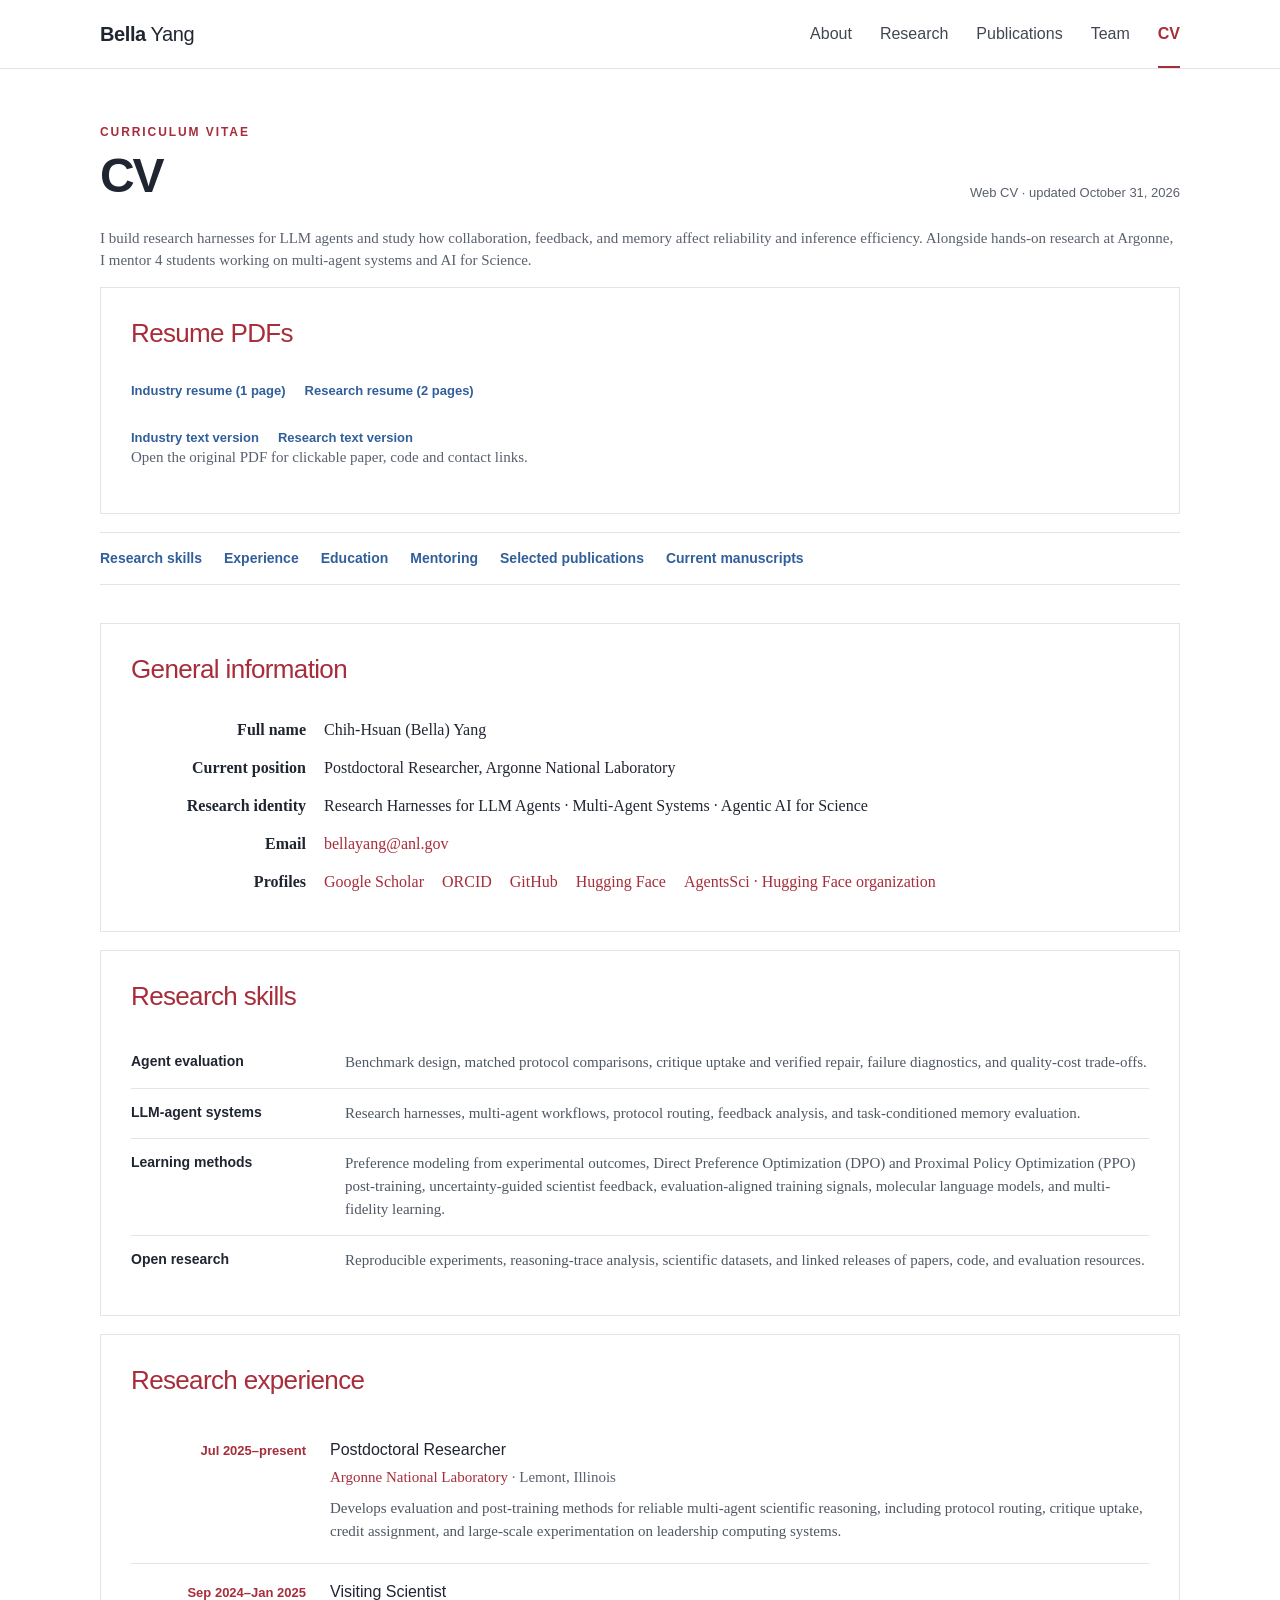
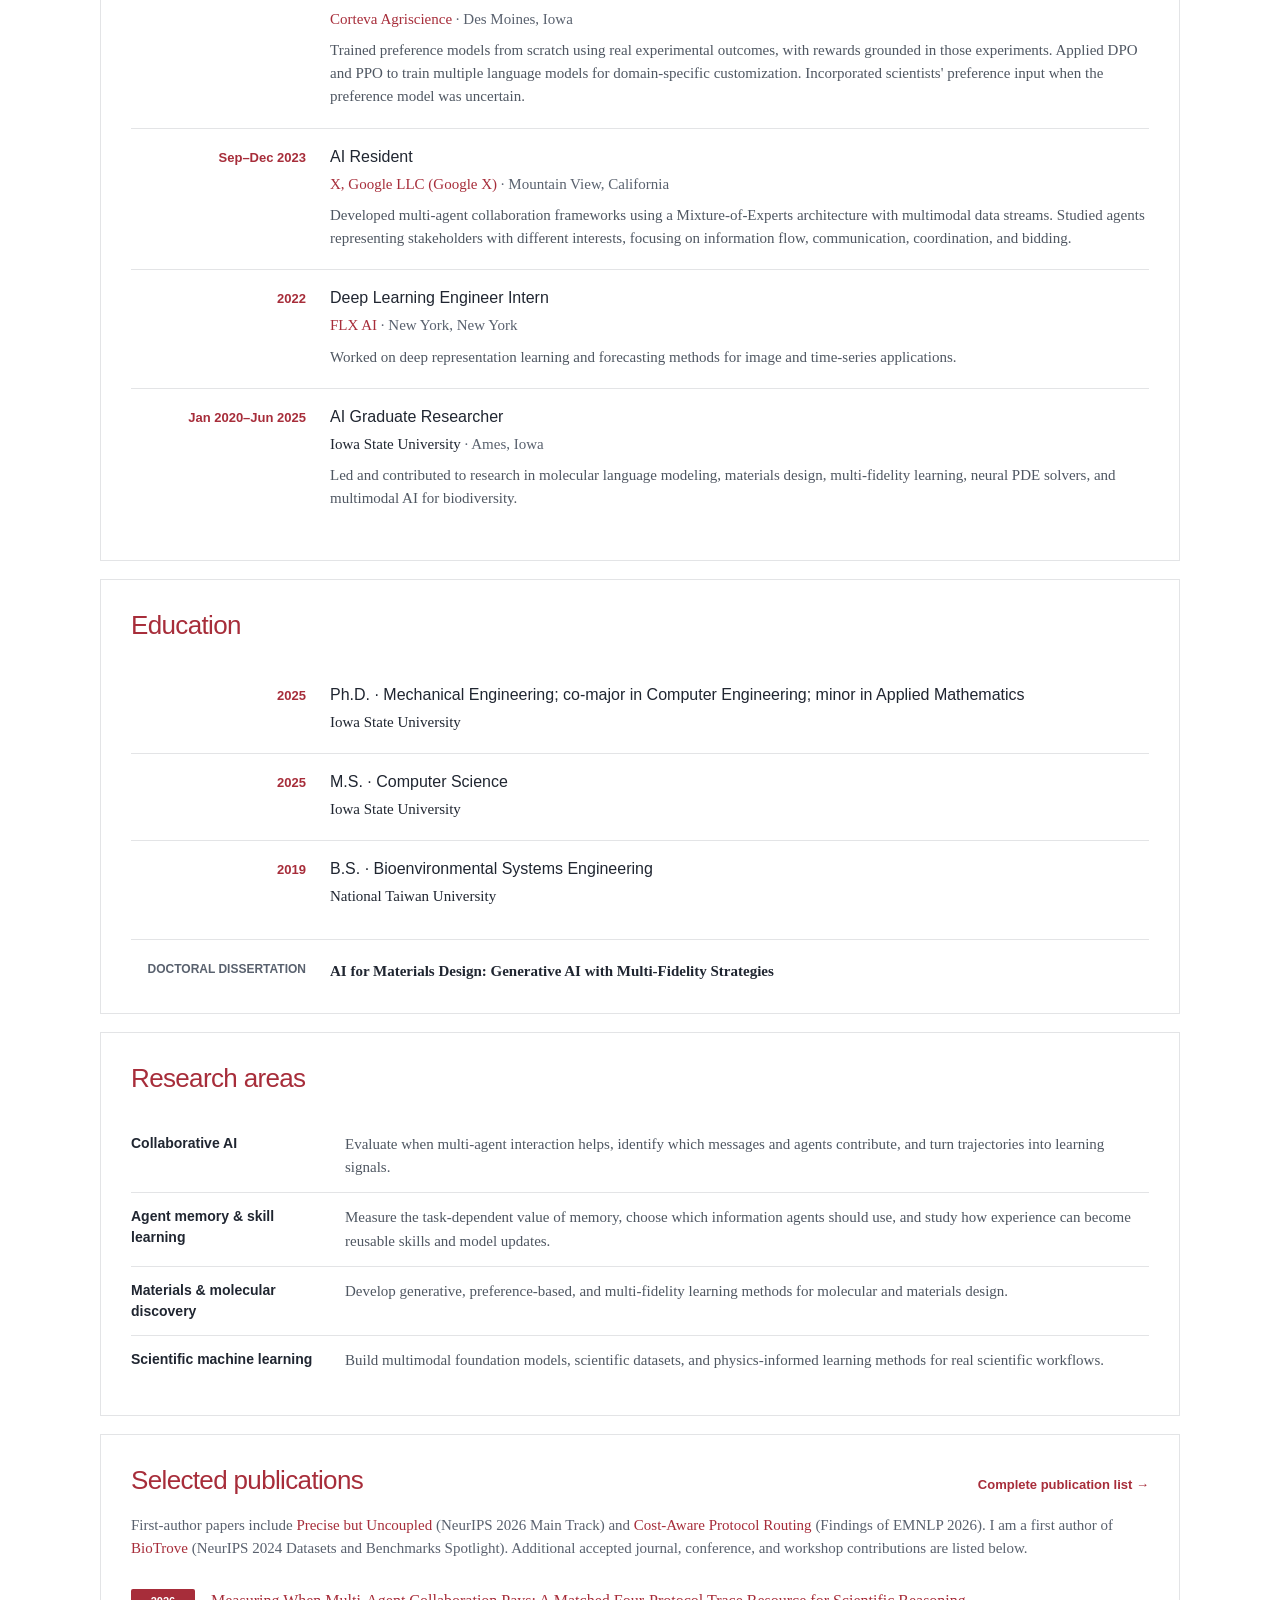
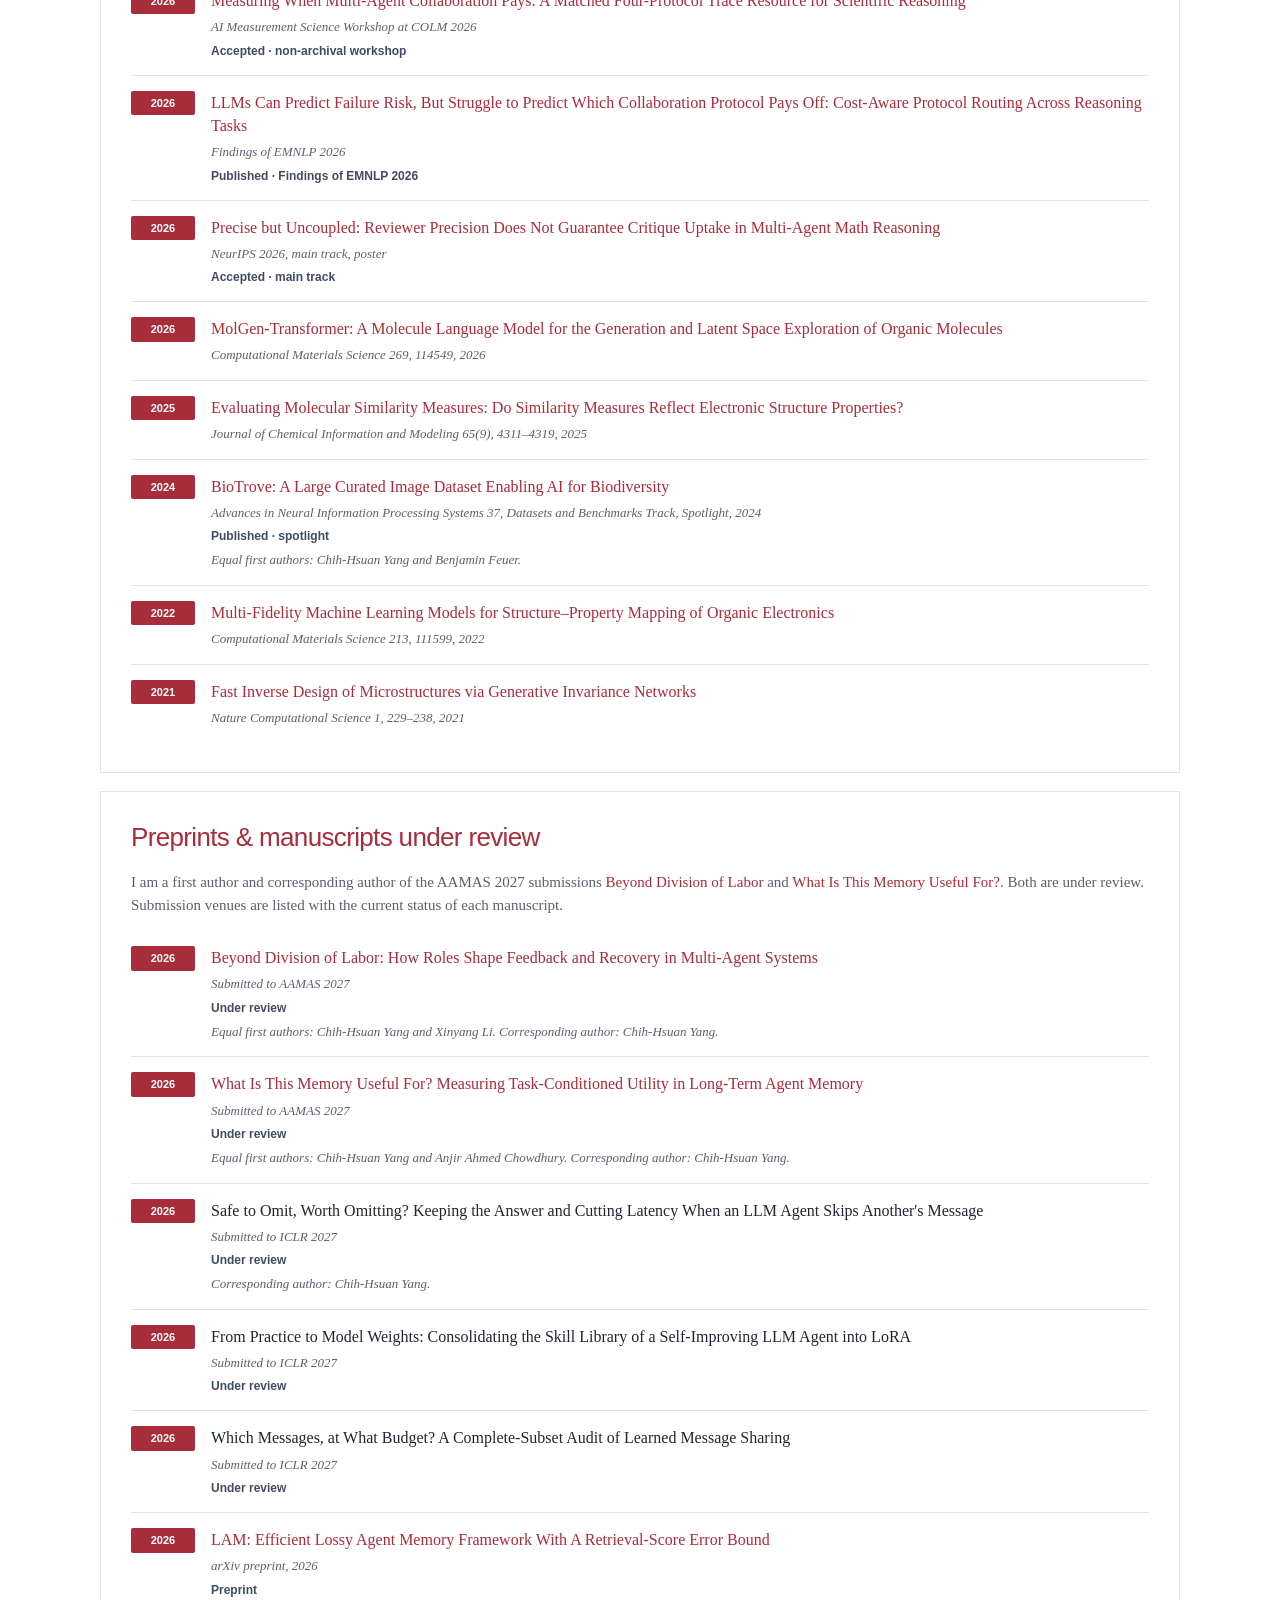
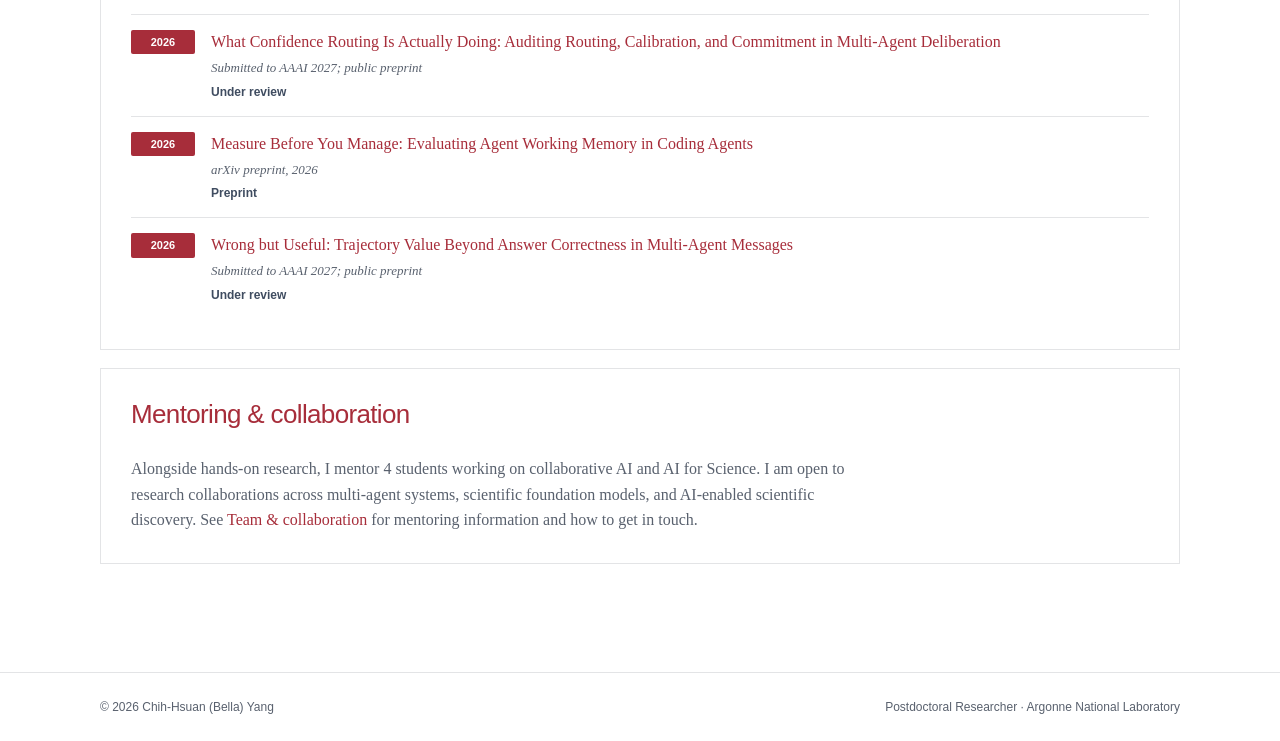
==== commit 72be4f76: "Publish original resume PDFs for working mobile links" ====
--- a/cv/index.html
+++ b/cv/index.html
@@ -1,2 +1,2 @@
 <!DOCTYPE html><html lang="en"><head><meta charSet="utf-8"/><meta name="viewport" content="width=device-width, initial-scale=1"/><link rel="stylesheet" href="/assets/site.css"/><title>CV | Chih-Hsuan (Bella) Yang</title><meta name="description" content="Web CV for Chih-Hsuan (Bella) Yang, Postdoctoral Researcher at Argonne National Laboratory, including education, research experience, and publications."/><meta name="application-name" content="Bella Yang"/><meta name="keywords" content="Chih-Hsuan Bella Yang,Chih-Hsuan Yang,Bella Yang,Argonne National Laboratory,Argonne,multi-agent systems,AI for Science,agent evaluation,collaborative AI,AI for materials discovery,molecular language models,scientific machine learning,BioTrove,reinforcement learning"/><meta name="author" content="Chih-Hsuan (Bella) Yang"/><link rel="author" href="https://chihhsuan-yang.github.io"/><meta name="creator" content="Chih-Hsuan (Bella) Yang"/><meta name="publisher" content="Chih-Hsuan (Bella) Yang"/><meta name="category" content="Research"/><meta name="robots" content="index, follow"/><meta name="googlebot" content="index, follow, max-image-preview:large, max-snippet:-1, max-video-preview:-1"/><meta property="og:title" content="Bella Yang (Chih-Hsuan Yang) | Argonne National Laboratory"/><meta property="og:description" content="Bella Yang (Chih-Hsuan Yang): LLM-agent harnesses, multi-agent systems, and agentic AI for Science. Postdoctoral Researcher at Argonne National Laboratory. Publications, projects, and collaboration."/><meta property="og:url" content="https://chihhsuan-yang.github.io/cv/"/><meta property="og:site_name" content="Bella Yang"/><meta property="og:type" content="profile"/><meta property="og:locale" content="en_US"/><meta property="og:image" content="https://chihhsuan-yang.github.io/og.png"/><meta property="og:image:width" content="1200"/><meta property="og:image:height" content="630"/><meta property="og:image:alt" content="Chih-Hsuan (Bella) Yang, Argonne National Laboratory researcher"/><meta name="twitter:card" content="summary_large_image"/><meta name="twitter:title" content="Bella Yang (Chih-Hsuan Yang) | Argonne National Laboratory"/><meta name="twitter:description" content="Bella Yang (Chih-Hsuan Yang): LLM-agent harnesses, multi-agent systems, and agentic AI for Science. Postdoctoral Researcher at Argonne National Laboratory. Publications, projects, and collaboration."/><meta name="twitter:image" content="https://chihhsuan-yang.github.io/og.png"/><link rel="icon" href="/bella-yang-profile.jpg" sizes="600x600" type="image/jpeg"/><link rel="canonical" href="https://chihhsuan-yang.github.io/cv/"/><meta name="google-site-verification" content="qrDLqd50NeAtLPjh41xYGkPx66R3m0NOW2qwP1FVAsw"/>
-</head><body><a class="skip-link" href="#main">Skip to content</a><header class="site-header"><div class="header-inner"><a href="/" class="site-name" aria-label="Bella Yang, homepage"><strong>Bella</strong> Yang</a><nav class="site-nav" aria-label="Main navigation"><a href="/">About</a><a href="/projects/">Research</a><a href="/publications/">Publications</a><a href="/team/">Team</a><a class="active" href="/cv/" aria-current="page">CV</a></nav></div><div class="accent-rule" aria-hidden="true"></div></header><main class="content-shell inner-page" id="main"><div class="page-title-row"><div><p class="page-eyebrow">Curriculum vitae</p><h1>CV</h1></div><p class="page-updated">Web CV · updated October 31, 2026</p></div><p class="cv-section-intro">I build research harnesses for LLM agents and study how collaboration, feedback, and memory affect reliability and inference efficiency. Alongside hands-on research at Argonne, I mentor <!-- -->4<!-- --> students working on multi-agent systems and AI for Science.</p><nav class="identity-links" aria-label="Research resume formats"><a href="/resume/Bella_Yang_Research_Resume.pdf" download="">Download research resume (PDF)</a><a href="/resume/Bella_Yang_Research_Resume.txt">Text version</a></nav><p class="cv-section-intro">A concise industry research resume; the full web CV follows below.</p><nav class="section-jump-links" aria-label="CV sections"><a href="#research-skills">Research skills</a><a href="#appointments">Experience</a><a href="#education">Education</a><a href="#mentoring-collaboration">Mentoring</a><a href="#selected-work">Selected publications</a><a href="#current-manuscripts">Current manuscripts</a></nav><section class="cv-card" aria-labelledby="general-information"><h2 id="general-information">General information</h2><dl class="info-table"><div><dt>Full name</dt><dd>Chih-Hsuan (Bella) Yang</dd></div><div><dt>Current position</dt><dd>Postdoctoral Researcher<!-- -->, <!-- -->Argonne National Laboratory</dd></div><div><dt>Research identity</dt><dd>Research Harnesses for LLM Agents · Multi-Agent Systems · Agentic AI for Science</dd></div><div><dt>Email</dt><dd><a href="mailto:bellayang@anl.gov">bellayang@anl.gov</a></dd></div><div><dt>Profiles</dt><dd class="inline-profile-links"><a href="https://scholar.google.com/citations?user=s7RDC3YAAAAJ" target="_blank" rel="me noreferrer">Google Scholar</a><a href="https://orcid.org/0000-0003-4841-1135" target="_blank" rel="me noreferrer">ORCID</a><a href="https://github.com/ChihHsuan-Yang" target="_blank" rel="me noreferrer">GitHub</a><a href="https://huggingface.co/ChihHsuan-Yang" target="_blank" rel="me noreferrer">Hugging Face</a><a href="https://huggingface.co/AgentsSci" target="_blank" rel="noreferrer">AgentsSci · Hugging Face organization</a></dd></div></dl></section><section class="cv-card" aria-labelledby="research-skills"><h2 id="research-skills">Research skills</h2><ul class="cv-topic-list"><li><strong>Agent evaluation</strong><span>Benchmark design, matched protocol comparisons, critique uptake and verified repair, failure diagnostics, and quality-cost trade-offs.</span></li><li><strong>LLM-agent systems</strong><span>Research harnesses, multi-agent workflows, protocol routing, feedback analysis, and task-conditioned memory evaluation.</span></li><li><strong>Learning methods</strong><span>Preference modeling from experimental outcomes, Direct Preference Optimization (DPO) and Proximal Policy Optimization (PPO) post-training, uncertainty-guided scientist feedback, evaluation-aligned training signals, molecular language models, and multi-fidelity learning.</span></li><li><strong>Open research</strong><span>Reproducible experiments, reasoning-trace analysis, scientific datasets, and linked releases of papers, code, and evaluation resources.</span></li></ul></section><section class="cv-card" aria-labelledby="appointments"><h2 id="appointments">Research experience</h2><ol class="cv-timeline"><li><div class="timeline-period">Jul 2025–present</div><div><h3>Postdoctoral Researcher</h3><p class="timeline-organization"><a href="https://intro-hpc-bootcamp.alcf.anl.gov/program/program-details/facilitators-and-speakers" target="_blank" rel="noreferrer">Argonne National Laboratory</a><span> · <!-- -->Lemont, Illinois</span></p><p>Develops evaluation and post-training methods for reliable multi-agent scientific reasoning, including protocol routing, critique uptake, credit assignment, and large-scale experimentation on leadership computing systems.</p></div></li><li><div class="timeline-period">Sep 2024–Jan 2025</div><div><h3>Visiting Scientist</h3><p class="timeline-organization"><a href="https://www.alcf.anl.gov/events/bridging-foundational-ai-cross-disciplinary-innovation-molecular-discovery-biodiversity" target="_blank" rel="noreferrer">Corteva Agriscience</a><span> · <!-- -->Des Moines, Iowa</span></p><p>Trained preference models from scratch using real experimental outcomes, with rewards grounded in those experiments. Applied DPO and PPO to train multiple language models for domain-specific customization. Incorporated scientists&#x27; preference input when the preference model was uncertain.</p></div></li><li><div class="timeline-period">Sep–Dec 2023</div><div><h3>AI Resident</h3><p class="timeline-organization"><a href="https://www.alcf.anl.gov/events/bridging-foundational-ai-cross-disciplinary-innovation-molecular-discovery-biodiversity" target="_blank" rel="noreferrer">X, Google LLC (Google X)</a><span> · <!-- -->Mountain View, California</span></p><p>Developed multi-agent collaboration frameworks using a Mixture-of-Experts architecture with multimodal data streams. Studied agents representing stakeholders with different interests, focusing on information flow, communication, coordination, and bidding.</p></div></li><li><div class="timeline-period">2022</div><div><h3>Deep Learning Engineer Intern</h3><p class="timeline-organization"><a href="https://flxai.com/about-flx-ai/chih-hsuan-yang/" target="_blank" rel="noreferrer">FLX AI</a><span> · <!-- -->New York, New York</span></p><p>Worked on deep representation learning and forecasting methods for image and time-series applications.</p></div></li><li><div class="timeline-period">Jan 2020–Jun 2025</div><div><h3>AI Graduate Researcher</h3><p class="timeline-organization">Iowa State University<span> · <!-- -->Ames, Iowa</span></p><p>Led and contributed to research in molecular language modeling, materials design, multi-fidelity learning, neural PDE solvers, and multimodal AI for biodiversity.</p></div></li></ol></section><section class="cv-card" aria-labelledby="education"><h2 id="education">Education</h2><ol class="education-list"><li><span class="education-year">2025</span><div><h3>Ph.D.<!-- --> · <!-- -->Mechanical Engineering; co-major in Computer Engineering; minor in Applied Mathematics</h3><p>Iowa State University</p></div></li><li><span class="education-year">2025</span><div><h3>M.S.<!-- --> · <!-- -->Computer Science</h3><p>Iowa State University</p></div></li><li><span class="education-year">2019</span><div><h3>B.S.<!-- --> · <!-- -->Bioenvironmental Systems Engineering</h3><p>National Taiwan University</p></div></li></ol><div class="dissertation-note"><span>Doctoral dissertation</span><strong>AI for Materials Design: Generative AI with Multi-Fidelity Strategies</strong></div></section><section class="cv-card" aria-labelledby="research-areas"><h2 id="research-areas">Research areas</h2><ul class="cv-topic-list"><li><strong>Collaborative AI</strong><span>Evaluate when multi-agent interaction helps, identify which messages and agents contribute, and turn trajectories into learning signals.</span></li><li><strong>Agent memory &amp; skill learning</strong><span>Measure the task-dependent value of memory, choose which information agents should use, and study how experience can become reusable skills and model updates.</span></li><li><strong>Materials &amp; molecular discovery</strong><span>Develop generative, preference-based, and multi-fidelity learning methods for molecular and materials design.</span></li><li><strong>Scientific machine learning</strong><span>Build multimodal foundation models, scientific datasets, and physics-informed learning methods for real scientific workflows.</span></li></ul></section><section class="cv-card" aria-labelledby="selected-work"><div class="cv-heading-row"><h2 id="selected-work">Selected publications</h2><a href="/publications/">Complete publication list →</a></div><p class="cv-section-intro">First-author papers include <a href="https://chihhsuan-yang.github.io/NeurIPS26_Precise-but-Uncoupled/">Precise but Uncoupled</a> <!-- -->(NeurIPS 2026 Main Track) and <a href="https://chihhsuan-yang.github.io/EMNLP_Cost-Aware-Protocol-Routing/">Cost-Aware Protocol Routing</a> <!-- -->(Findings of EMNLP 2026). I am a first author of <a href="https://baskargroup.github.io/BioTrove/">BioTrove</a> <!-- -->(NeurIPS 2024 Datasets and Benchmarks Spotlight). Additional accepted journal, conference, and workshop contributions are listed below.</p><ol class="cv-publication-list"><li><span class="cv-year">2026</span><div><a href="https://openreview.net/forum?id=ofsAhzrSbg" target="_blank" rel="noreferrer">Measuring When Multi-Agent Collaboration Pays: A Matched Four-Protocol Trace Resource for Scientific Reasoning</a><span>AI Measurement Science Workshop at COLM 2026</span><span class="cv-publication-status">Accepted · non-archival workshop</span></div></li><li><span class="cv-year">2026</span><div><a href="https://aclanthology.org/2026.findings-emnlp.1275/" target="_blank" rel="noreferrer">LLMs Can Predict Failure Risk, But Struggle to Predict Which Collaboration Protocol Pays Off: Cost-Aware Protocol Routing Across Reasoning Tasks</a><span>Findings of EMNLP 2026</span><span class="cv-publication-status">Published · Findings of EMNLP 2026</span></div></li><li><span class="cv-year">2026</span><div><a href="https://neurips.cc/virtual/2026/poster/152264" target="_blank" rel="noreferrer">Precise but Uncoupled: Reviewer Precision Does Not Guarantee Critique Uptake in Multi-Agent Math Reasoning</a><span>NeurIPS 2026, main track, poster</span><span class="cv-publication-status">Accepted · main track</span></div></li><li><span class="cv-year">2026</span><div><a href="https://doi.org/10.1016/j.commatsci.2026.114549" target="_blank" rel="noreferrer">MolGen-Transformer: A Molecule Language Model for the Generation and Latent Space Exploration of Organic Molecules</a><span>Computational Materials Science 269, 114549, 2026</span></div></li><li><span class="cv-year">2025</span><div><a href="https://doi.org/10.1021/acs.jcim.5c00175" target="_blank" rel="noreferrer">Evaluating Molecular Similarity Measures: Do Similarity Measures Reflect Electronic Structure Properties?</a><span>Journal of Chemical Information and Modeling 65(9), 4311–4319, 2025</span></div></li><li><span class="cv-year">2024</span><div><a href="https://proceedings.neurips.cc/paper_files/paper/2024/hash/b92854f80ba4feefb973959b259dbc2c-Abstract-Datasets_and_Benchmarks_Track.html" target="_blank" rel="noreferrer">BioTrove: A Large Curated Image Dataset Enabling AI for Biodiversity</a><span>Advances in Neural Information Processing Systems 37, Datasets and Benchmarks Track, Spotlight, 2024</span><span class="cv-publication-status">Published · spotlight</span><span>Equal first authors: Chih-Hsuan Yang and Benjamin Feuer.</span></div></li><li><span class="cv-year">2022</span><div><a href="https://doi.org/10.1016/j.commatsci.2022.111599" target="_blank" rel="noreferrer">Multi-Fidelity Machine Learning Models for Structure–Property Mapping of Organic Electronics</a><span>Computational Materials Science 213, 111599, 2022</span></div></li><li><span class="cv-year">2021</span><div><a href="https://doi.org/10.1038/s43588-021-00045-8" target="_blank" rel="noreferrer">Fast Inverse Design of Microstructures via Generative Invariance Networks</a><span>Nature Computational Science 1, 229–238, 2021</span></div></li></ol></section><section class="cv-card" aria-labelledby="current-manuscripts"><h2 id="current-manuscripts">Preprints &amp; manuscripts under review</h2><p class="cv-section-intro">I am a first author and corresponding author of the AAMAS 2027 submissions<!-- --> <a href="/projects/#roles">Beyond Division of Labor</a> and<!-- --> <a href="/projects/#memory">What Is This Memory Useful For?</a>. Both are under review. Submission venues are listed with the current status of each manuscript.</p><ol class="cv-publication-list"><li><span class="cv-year">2026</span><div><a href="https://chihhsuan-yang.github.io/AAMAS2027-AgentProtocols/" target="_blank" rel="noreferrer">Beyond Division of Labor: How Roles Shape Feedback and Recovery in Multi-Agent Systems</a><span>Submitted to AAMAS 2027</span><span class="cv-publication-status">Under review</span><span>Equal first authors: Chih-Hsuan Yang and Xinyang Li. Corresponding author: Chih-Hsuan Yang.</span></div></li><li><span class="cv-year">2026</span><div><a href="https://chihhsuan-yang.github.io/AAMAS2027-ConditionalMemory/" target="_blank" rel="noreferrer">What Is This Memory Useful For? Measuring Task-Conditioned Utility in Long-Term Agent Memory</a><span>Submitted to AAMAS 2027</span><span class="cv-publication-status">Under review</span><span>Equal first authors: Chih-Hsuan Yang and Anjir Ahmed Chowdhury. Corresponding author: Chih-Hsuan Yang.</span></div></li><li><span class="cv-year">2026</span><div><p class="cv-publication-title">Safe to Omit, Worth Omitting? Keeping the Answer and Cutting Latency When an LLM Agent Skips Another&#x27;s Message</p><span>Submitted to ICLR 2027</span><span class="cv-publication-status">Under review</span><span>Corresponding author: Chih-Hsuan Yang.</span></div></li><li><span class="cv-year">2026</span><div><p class="cv-publication-title">From Practice to Model Weights: Consolidating the Skill Library of a Self-Improving LLM Agent into LoRA</p><span>Submitted to ICLR 2027</span><span class="cv-publication-status">Under review</span></div></li><li><span class="cv-year">2026</span><div><p class="cv-publication-title">Which Messages, at What Budget? A Complete-Subset Audit of Learned Message Sharing</p><span>Submitted to ICLR 2027</span><span class="cv-publication-status">Under review</span></div></li><li><span class="cv-year">2026</span><div><a href="https://arxiv.org/abs/2609.32256" target="_blank" rel="noreferrer">LAM: Efficient Lossy Agent Memory Framework With A Retrieval-Score Error Bound</a><span>arXiv preprint, 2026</span><span class="cv-publication-status">Preprint</span></div></li><li><span class="cv-year">2026</span><div><a href="https://arxiv.org/abs/2609.27822" target="_blank" rel="noreferrer">What Confidence Routing Is Actually Doing: Auditing Routing, Calibration, and Commitment in Multi-Agent Deliberation</a><span>Submitted to AAAI 2027; public preprint</span><span class="cv-publication-status">Under review</span></div></li><li><span class="cv-year">2026</span><div><a href="https://arxiv.org/abs/2608.31057" target="_blank" rel="noreferrer">Measure Before You Manage: Evaluating Agent Working Memory in Coding Agents</a><span>arXiv preprint, 2026</span><span class="cv-publication-status">Preprint</span></div></li><li><span class="cv-year">2026</span><div><a href="https://chihhsuan-yang.github.io/AAAI_Wrong-but-Useful/" target="_blank" rel="noreferrer">Wrong but Useful: Trajectory Value Beyond Answer Correctness in Multi-Agent Messages</a><span>Submitted to AAAI 2027; public preprint</span><span class="cv-publication-status">Under review</span></div></li></ol></section><section class="cv-card cv-note" aria-labelledby="mentoring-collaboration"><h2 id="mentoring-collaboration">Mentoring &amp; collaboration</h2><p>Alongside hands-on research, I mentor <!-- -->4<!-- --> students working on collaborative AI and AI for Science. I am open to research collaborations across multi-agent systems, scientific foundation models, and AI-enabled scientific discovery. See <a href="/team/">Team &amp; collaboration</a> for mentoring information and how to get in touch.</p></section></main><footer class="site-footer"><div class="footer-inner"><span>© 2026 <!-- -->Chih-Hsuan (Bella) Yang</span><span>Postdoctoral Researcher<!-- --> · <!-- -->Argonne National Laboratory</span></div></footer></body></html>+</head><body><a class="skip-link" href="#main">Skip to content</a><header class="site-header"><div class="header-inner"><a href="/" class="site-name" aria-label="Bella Yang, homepage"><strong>Bella</strong> Yang</a><nav class="site-nav" aria-label="Main navigation"><a href="/">About</a><a href="/projects/">Research</a><a href="/publications/">Publications</a><a href="/team/">Team</a><a class="active" href="/cv/" aria-current="page">CV</a></nav></div><div class="accent-rule" aria-hidden="true"></div></header><main class="content-shell inner-page" id="main"><div class="page-title-row"><div><p class="page-eyebrow">Curriculum vitae</p><h1>CV</h1></div><p class="page-updated">Web CV · updated October 31, 2026</p></div><p class="cv-section-intro">I build research harnesses for LLM agents and study how collaboration, feedback, and memory affect reliability and inference efficiency. Alongside hands-on research at Argonne, I mentor <!-- -->4<!-- --> students working on multi-agent systems and AI for Science.</p><section class="cv-card" id="resumes" aria-labelledby="resumes-heading"><h2 id="resumes-heading">Resume PDFs</h2><nav class="identity-links" aria-label="Resume PDFs"><a href="/resume/Bella_Yang_Industry_Resume_One_Page.pdf" target="_blank" rel="noopener noreferrer">Industry resume (1 page)</a><a href="/resume/Bella_Yang_Research_Resume_Serif.pdf" target="_blank" rel="noopener noreferrer">Research resume (2 pages)</a></nav><nav class="identity-links" aria-label="Resume text versions"><a href="/resume/Bella_Yang_Industry_Resume_One_Page.txt">Industry text version</a><a href="/resume/Bella_Yang_Research_Resume_Serif.txt">Research text version</a></nav><p class="cv-section-intro">Open the original PDF for clickable paper, code and contact links.</p></section><nav class="section-jump-links" aria-label="CV sections"><a href="#research-skills">Research skills</a><a href="#appointments">Experience</a><a href="#education">Education</a><a href="#mentoring-collaboration">Mentoring</a><a href="#selected-work">Selected publications</a><a href="#current-manuscripts">Current manuscripts</a></nav><section class="cv-card" aria-labelledby="general-information"><h2 id="general-information">General information</h2><dl class="info-table"><div><dt>Full name</dt><dd>Chih-Hsuan (Bella) Yang</dd></div><div><dt>Current position</dt><dd>Postdoctoral Researcher<!-- -->, <!-- -->Argonne National Laboratory</dd></div><div><dt>Research identity</dt><dd>Research Harnesses for LLM Agents · Multi-Agent Systems · Agentic AI for Science</dd></div><div><dt>Email</dt><dd><a href="mailto:bellayang@anl.gov">bellayang@anl.gov</a></dd></div><div><dt>Profiles</dt><dd class="inline-profile-links"><a href="https://scholar.google.com/citations?user=s7RDC3YAAAAJ" target="_blank" rel="me noreferrer">Google Scholar</a><a href="https://orcid.org/0000-0003-4841-1135" target="_blank" rel="me noreferrer">ORCID</a><a href="https://github.com/ChihHsuan-Yang" target="_blank" rel="me noreferrer">GitHub</a><a href="https://huggingface.co/ChihHsuan-Yang" target="_blank" rel="me noreferrer">Hugging Face</a><a href="https://huggingface.co/AgentsSci" target="_blank" rel="noreferrer">AgentsSci · Hugging Face organization</a></dd></div></dl></section><section class="cv-card" aria-labelledby="research-skills"><h2 id="research-skills">Research skills</h2><ul class="cv-topic-list"><li><strong>Agent evaluation</strong><span>Benchmark design, matched protocol comparisons, critique uptake and verified repair, failure diagnostics, and quality-cost trade-offs.</span></li><li><strong>LLM-agent systems</strong><span>Research harnesses, multi-agent workflows, protocol routing, feedback analysis, and task-conditioned memory evaluation.</span></li><li><strong>Learning methods</strong><span>Preference modeling from experimental outcomes, Direct Preference Optimization (DPO) and Proximal Policy Optimization (PPO) post-training, uncertainty-guided scientist feedback, evaluation-aligned training signals, molecular language models, and multi-fidelity learning.</span></li><li><strong>Open research</strong><span>Reproducible experiments, reasoning-trace analysis, scientific datasets, and linked releases of papers, code, and evaluation resources.</span></li></ul></section><section class="cv-card" aria-labelledby="appointments"><h2 id="appointments">Research experience</h2><ol class="cv-timeline"><li><div class="timeline-period">Jul 2025–present</div><div><h3>Postdoctoral Researcher</h3><p class="timeline-organization"><a href="https://intro-hpc-bootcamp.alcf.anl.gov/program/program-details/facilitators-and-speakers" target="_blank" rel="noreferrer">Argonne National Laboratory</a><span> · <!-- -->Lemont, Illinois</span></p><p>Develops evaluation and post-training methods for reliable multi-agent scientific reasoning, including protocol routing, critique uptake, credit assignment, and large-scale experimentation on leadership computing systems.</p></div></li><li><div class="timeline-period">Sep 2024–Jan 2025</div><div><h3>Visiting Scientist</h3><p class="timeline-organization"><a href="https://www.alcf.anl.gov/events/bridging-foundational-ai-cross-disciplinary-innovation-molecular-discovery-biodiversity" target="_blank" rel="noreferrer">Corteva Agriscience</a><span> · <!-- -->Des Moines, Iowa</span></p><p>Trained preference models from scratch using real experimental outcomes, with rewards grounded in those experiments. Applied DPO and PPO to train multiple language models for domain-specific customization. Incorporated scientists&#x27; preference input when the preference model was uncertain.</p></div></li><li><div class="timeline-period">Sep–Dec 2023</div><div><h3>AI Resident</h3><p class="timeline-organization"><a href="https://www.alcf.anl.gov/events/bridging-foundational-ai-cross-disciplinary-innovation-molecular-discovery-biodiversity" target="_blank" rel="noreferrer">X, Google LLC (Google X)</a><span> · <!-- -->Mountain View, California</span></p><p>Developed multi-agent collaboration frameworks using a Mixture-of-Experts architecture with multimodal data streams. Studied agents representing stakeholders with different interests, focusing on information flow, communication, coordination, and bidding.</p></div></li><li><div class="timeline-period">2022</div><div><h3>Deep Learning Engineer Intern</h3><p class="timeline-organization"><a href="https://flxai.com/about-flx-ai/chih-hsuan-yang/" target="_blank" rel="noreferrer">FLX AI</a><span> · <!-- -->New York, New York</span></p><p>Worked on deep representation learning and forecasting methods for image and time-series applications.</p></div></li><li><div class="timeline-period">Jan 2020–Jun 2025</div><div><h3>AI Graduate Researcher</h3><p class="timeline-organization">Iowa State University<span> · <!-- -->Ames, Iowa</span></p><p>Led and contributed to research in molecular language modeling, materials design, multi-fidelity learning, neural PDE solvers, and multimodal AI for biodiversity.</p></div></li></ol></section><section class="cv-card" aria-labelledby="education"><h2 id="education">Education</h2><ol class="education-list"><li><span class="education-year">2025</span><div><h3>Ph.D.<!-- --> · <!-- -->Mechanical Engineering; co-major in Computer Engineering; minor in Applied Mathematics</h3><p>Iowa State University</p></div></li><li><span class="education-year">2025</span><div><h3>M.S.<!-- --> · <!-- -->Computer Science</h3><p>Iowa State University</p></div></li><li><span class="education-year">2019</span><div><h3>B.S.<!-- --> · <!-- -->Bioenvironmental Systems Engineering</h3><p>National Taiwan University</p></div></li></ol><div class="dissertation-note"><span>Doctoral dissertation</span><strong>AI for Materials Design: Generative AI with Multi-Fidelity Strategies</strong></div></section><section class="cv-card" aria-labelledby="research-areas"><h2 id="research-areas">Research areas</h2><ul class="cv-topic-list"><li><strong>Collaborative AI</strong><span>Evaluate when multi-agent interaction helps, identify which messages and agents contribute, and turn trajectories into learning signals.</span></li><li><strong>Agent memory &amp; skill learning</strong><span>Measure the task-dependent value of memory, choose which information agents should use, and study how experience can become reusable skills and model updates.</span></li><li><strong>Materials &amp; molecular discovery</strong><span>Develop generative, preference-based, and multi-fidelity learning methods for molecular and materials design.</span></li><li><strong>Scientific machine learning</strong><span>Build multimodal foundation models, scientific datasets, and physics-informed learning methods for real scientific workflows.</span></li></ul></section><section class="cv-card" aria-labelledby="selected-work"><div class="cv-heading-row"><h2 id="selected-work">Selected publications</h2><a href="/publications/">Complete publication list →</a></div><p class="cv-section-intro">First-author papers include <a href="https://chihhsuan-yang.github.io/NeurIPS26_Precise-but-Uncoupled/">Precise but Uncoupled</a> <!-- -->(NeurIPS 2026 Main Track) and <a href="https://chihhsuan-yang.github.io/EMNLP_Cost-Aware-Protocol-Routing/">Cost-Aware Protocol Routing</a> <!-- -->(Findings of EMNLP 2026). I am a first author of <a href="https://baskargroup.github.io/BioTrove/">BioTrove</a> <!-- -->(NeurIPS 2024 Datasets and Benchmarks Spotlight). Additional accepted journal, conference, and workshop contributions are listed below.</p><ol class="cv-publication-list"><li><span class="cv-year">2026</span><div><a href="https://openreview.net/forum?id=ofsAhzrSbg" target="_blank" rel="noreferrer">Measuring When Multi-Agent Collaboration Pays: A Matched Four-Protocol Trace Resource for Scientific Reasoning</a><span>AI Measurement Science Workshop at COLM 2026</span><span class="cv-publication-status">Accepted · non-archival workshop</span></div></li><li><span class="cv-year">2026</span><div><a href="https://aclanthology.org/2026.findings-emnlp.1275/" target="_blank" rel="noreferrer">LLMs Can Predict Failure Risk, But Struggle to Predict Which Collaboration Protocol Pays Off: Cost-Aware Protocol Routing Across Reasoning Tasks</a><span>Findings of EMNLP 2026</span><span class="cv-publication-status">Published · Findings of EMNLP 2026</span></div></li><li><span class="cv-year">2026</span><div><a href="https://neurips.cc/virtual/2026/poster/152264" target="_blank" rel="noreferrer">Precise but Uncoupled: Reviewer Precision Does Not Guarantee Critique Uptake in Multi-Agent Math Reasoning</a><span>NeurIPS 2026, main track, poster</span><span class="cv-publication-status">Accepted · main track</span></div></li><li><span class="cv-year">2026</span><div><a href="https://doi.org/10.1016/j.commatsci.2026.114549" target="_blank" rel="noreferrer">MolGen-Transformer: A Molecule Language Model for the Generation and Latent Space Exploration of Organic Molecules</a><span>Computational Materials Science 269, 114549, 2026</span></div></li><li><span class="cv-year">2025</span><div><a href="https://doi.org/10.1021/acs.jcim.5c00175" target="_blank" rel="noreferrer">Evaluating Molecular Similarity Measures: Do Similarity Measures Reflect Electronic Structure Properties?</a><span>Journal of Chemical Information and Modeling 65(9), 4311–4319, 2025</span></div></li><li><span class="cv-year">2024</span><div><a href="https://proceedings.neurips.cc/paper_files/paper/2024/hash/b92854f80ba4feefb973959b259dbc2c-Abstract-Datasets_and_Benchmarks_Track.html" target="_blank" rel="noreferrer">BioTrove: A Large Curated Image Dataset Enabling AI for Biodiversity</a><span>Advances in Neural Information Processing Systems 37, Datasets and Benchmarks Track, Spotlight, 2024</span><span class="cv-publication-status">Published · spotlight</span><span>Equal first authors: Chih-Hsuan Yang and Benjamin Feuer.</span></div></li><li><span class="cv-year">2022</span><div><a href="https://doi.org/10.1016/j.commatsci.2022.111599" target="_blank" rel="noreferrer">Multi-Fidelity Machine Learning Models for Structure–Property Mapping of Organic Electronics</a><span>Computational Materials Science 213, 111599, 2022</span></div></li><li><span class="cv-year">2021</span><div><a href="https://doi.org/10.1038/s43588-021-00045-8" target="_blank" rel="noreferrer">Fast Inverse Design of Microstructures via Generative Invariance Networks</a><span>Nature Computational Science 1, 229–238, 2021</span></div></li></ol></section><section class="cv-card" aria-labelledby="current-manuscripts"><h2 id="current-manuscripts">Preprints &amp; manuscripts under review</h2><p class="cv-section-intro">I am a first author and corresponding author of the AAMAS 2027 submissions<!-- --> <a href="/projects/#roles">Beyond Division of Labor</a> and<!-- --> <a href="/projects/#memory">What Is This Memory Useful For?</a>. Both are under review. Submission venues are listed with the current status of each manuscript.</p><ol class="cv-publication-list"><li><span class="cv-year">2026</span><div><a href="https://chihhsuan-yang.github.io/AAMAS2027-AgentProtocols/" target="_blank" rel="noreferrer">Beyond Division of Labor: How Roles Shape Feedback and Recovery in Multi-Agent Systems</a><span>Submitted to AAMAS 2027</span><span class="cv-publication-status">Under review</span><span>Equal first authors: Chih-Hsuan Yang and Xinyang Li. Corresponding author: Chih-Hsuan Yang.</span></div></li><li><span class="cv-year">2026</span><div><a href="https://chihhsuan-yang.github.io/AAMAS2027-ConditionalMemory/" target="_blank" rel="noreferrer">What Is This Memory Useful For? Measuring Task-Conditioned Utility in Long-Term Agent Memory</a><span>Submitted to AAMAS 2027</span><span class="cv-publication-status">Under review</span><span>Equal first authors: Chih-Hsuan Yang and Anjir Ahmed Chowdhury. Corresponding author: Chih-Hsuan Yang.</span></div></li><li><span class="cv-year">2026</span><div><p class="cv-publication-title">Safe to Omit, Worth Omitting? Keeping the Answer and Cutting Latency When an LLM Agent Skips Another&#x27;s Message</p><span>Submitted to ICLR 2027</span><span class="cv-publication-status">Under review</span><span>Corresponding author: Chih-Hsuan Yang.</span></div></li><li><span class="cv-year">2026</span><div><p class="cv-publication-title">From Practice to Model Weights: Consolidating the Skill Library of a Self-Improving LLM Agent into LoRA</p><span>Submitted to ICLR 2027</span><span class="cv-publication-status">Under review</span></div></li><li><span class="cv-year">2026</span><div><p class="cv-publication-title">Which Messages, at What Budget? A Complete-Subset Audit of Learned Message Sharing</p><span>Submitted to ICLR 2027</span><span class="cv-publication-status">Under review</span></div></li><li><span class="cv-year">2026</span><div><a href="https://arxiv.org/abs/2609.32256" target="_blank" rel="noreferrer">LAM: Efficient Lossy Agent Memory Framework With A Retrieval-Score Error Bound</a><span>arXiv preprint, 2026</span><span class="cv-publication-status">Preprint</span></div></li><li><span class="cv-year">2026</span><div><a href="https://arxiv.org/abs/2609.27822" target="_blank" rel="noreferrer">What Confidence Routing Is Actually Doing: Auditing Routing, Calibration, and Commitment in Multi-Agent Deliberation</a><span>Submitted to AAAI 2027; public preprint</span><span class="cv-publication-status">Under review</span></div></li><li><span class="cv-year">2026</span><div><a href="https://arxiv.org/abs/2608.31057" target="_blank" rel="noreferrer">Measure Before You Manage: Evaluating Agent Working Memory in Coding Agents</a><span>arXiv preprint, 2026</span><span class="cv-publication-status">Preprint</span></div></li><li><span class="cv-year">2026</span><div><a href="https://chihhsuan-yang.github.io/AAAI_Wrong-but-Useful/" target="_blank" rel="noreferrer">Wrong but Useful: Trajectory Value Beyond Answer Correctness in Multi-Agent Messages</a><span>Submitted to AAAI 2027; public preprint</span><span class="cv-publication-status">Under review</span></div></li></ol></section><section class="cv-card cv-note" aria-labelledby="mentoring-collaboration"><h2 id="mentoring-collaboration">Mentoring &amp; collaboration</h2><p>Alongside hands-on research, I mentor <!-- -->4<!-- --> students working on collaborative AI and AI for Science. I am open to research collaborations across multi-agent systems, scientific foundation models, and AI-enabled scientific discovery. See <a href="/team/">Team &amp; collaboration</a> for mentoring information and how to get in touch.</p></section></main><footer class="site-footer"><div class="footer-inner"><span>© 2026 <!-- -->Chih-Hsuan (Bella) Yang</span><span>Postdoctoral Researcher<!-- --> · <!-- -->Argonne National Laboratory</span></div></footer></body></html>
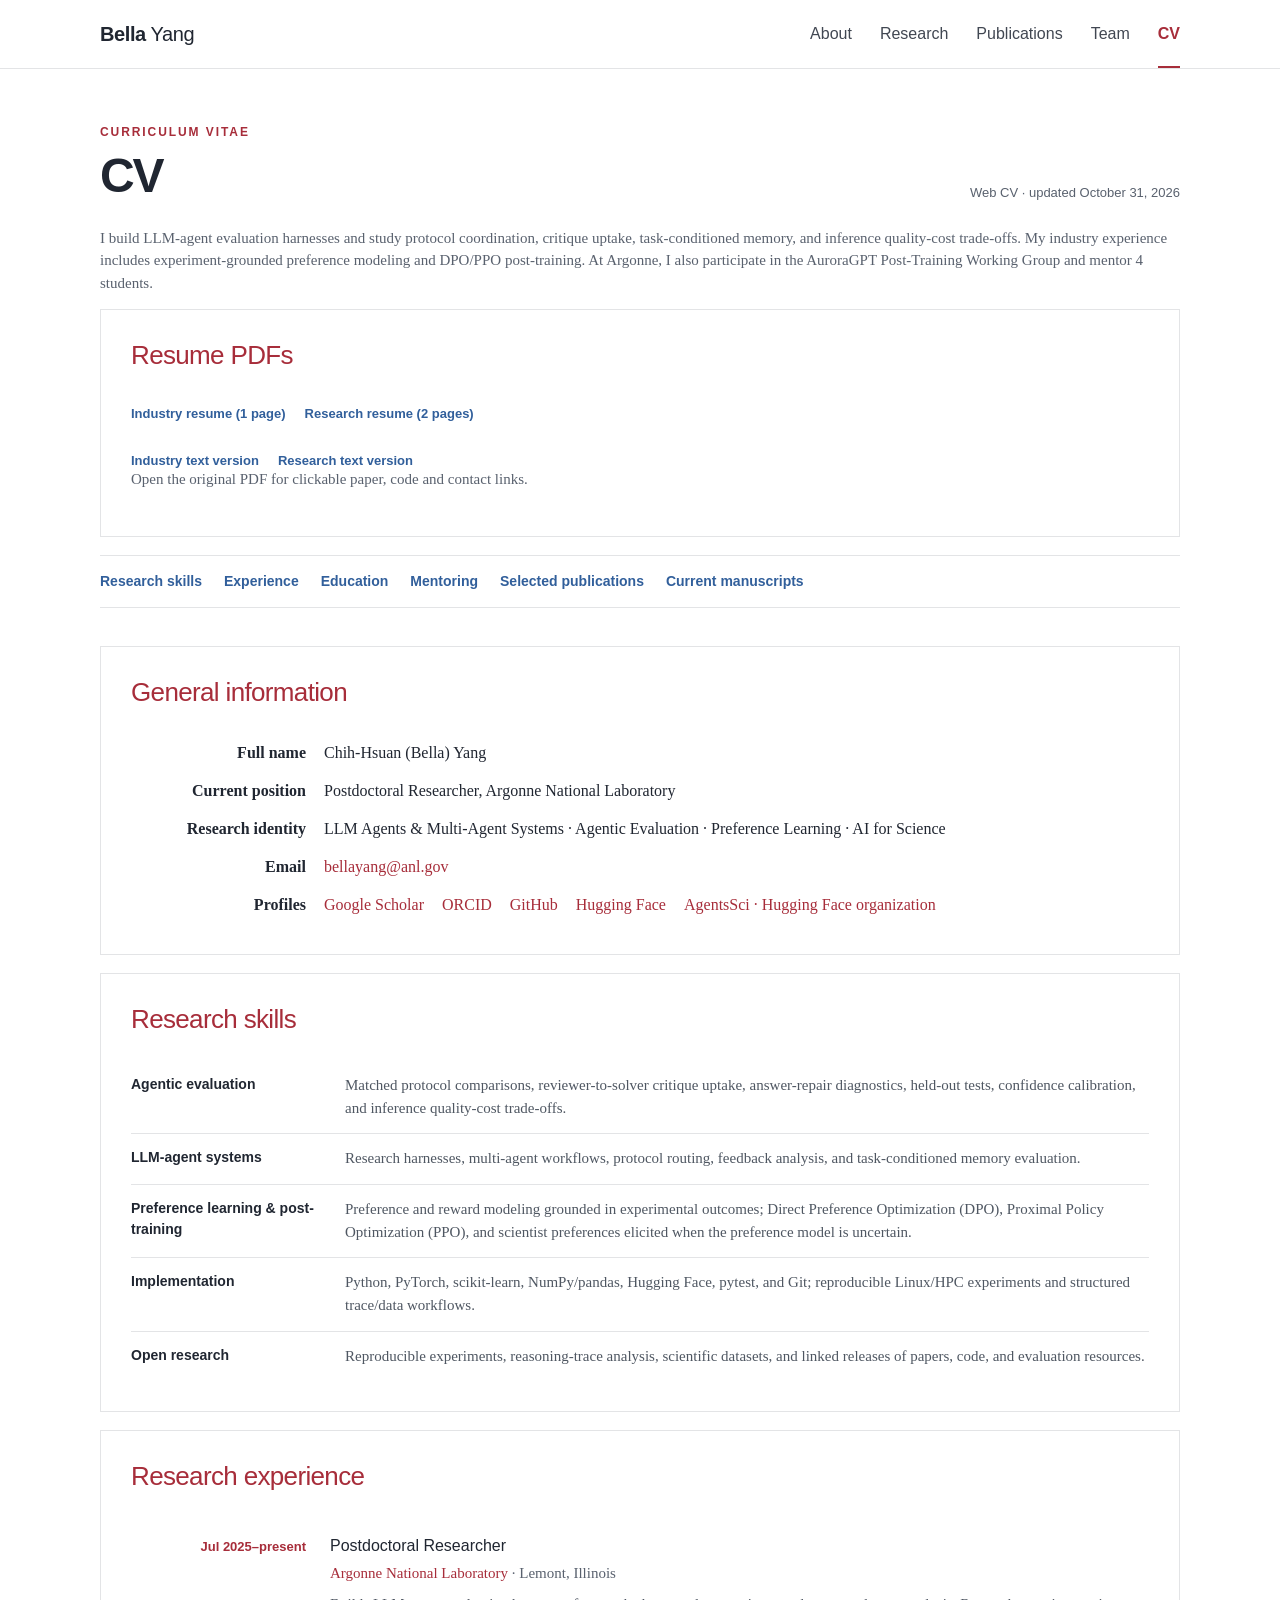
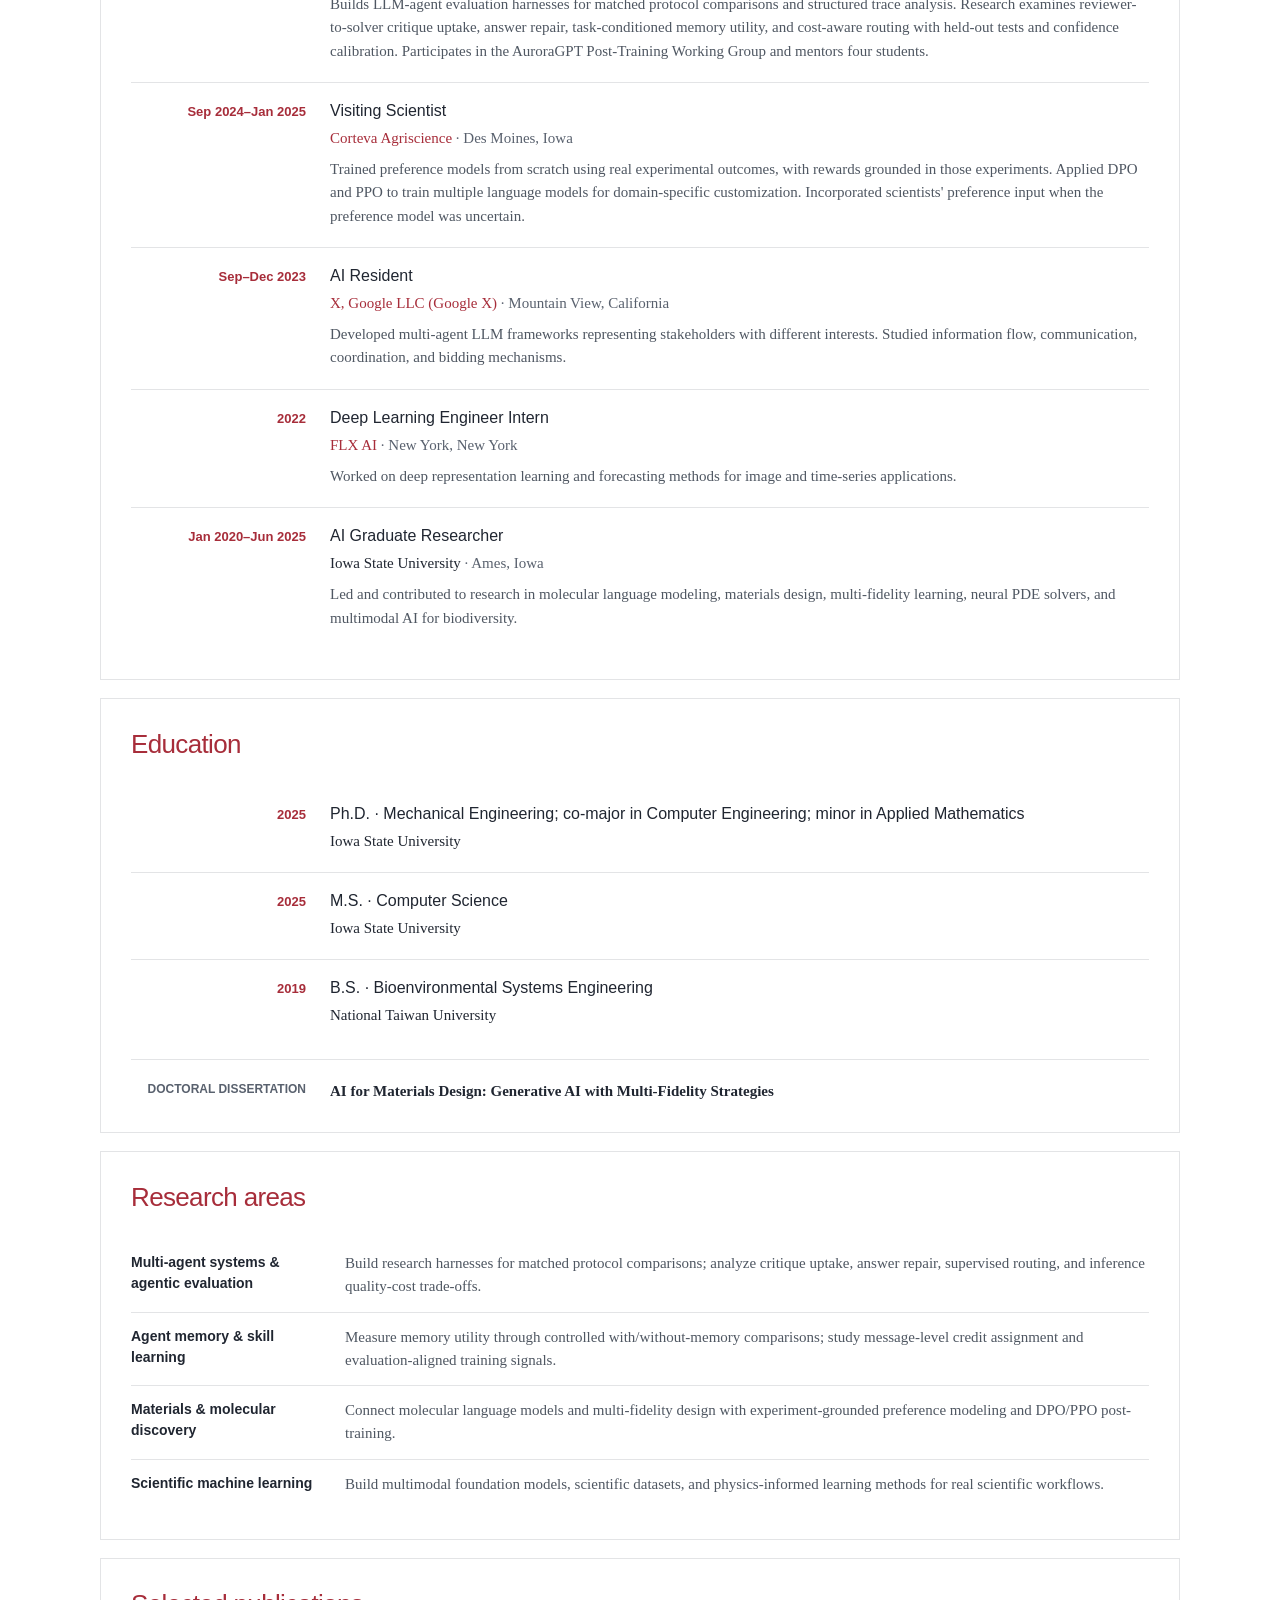
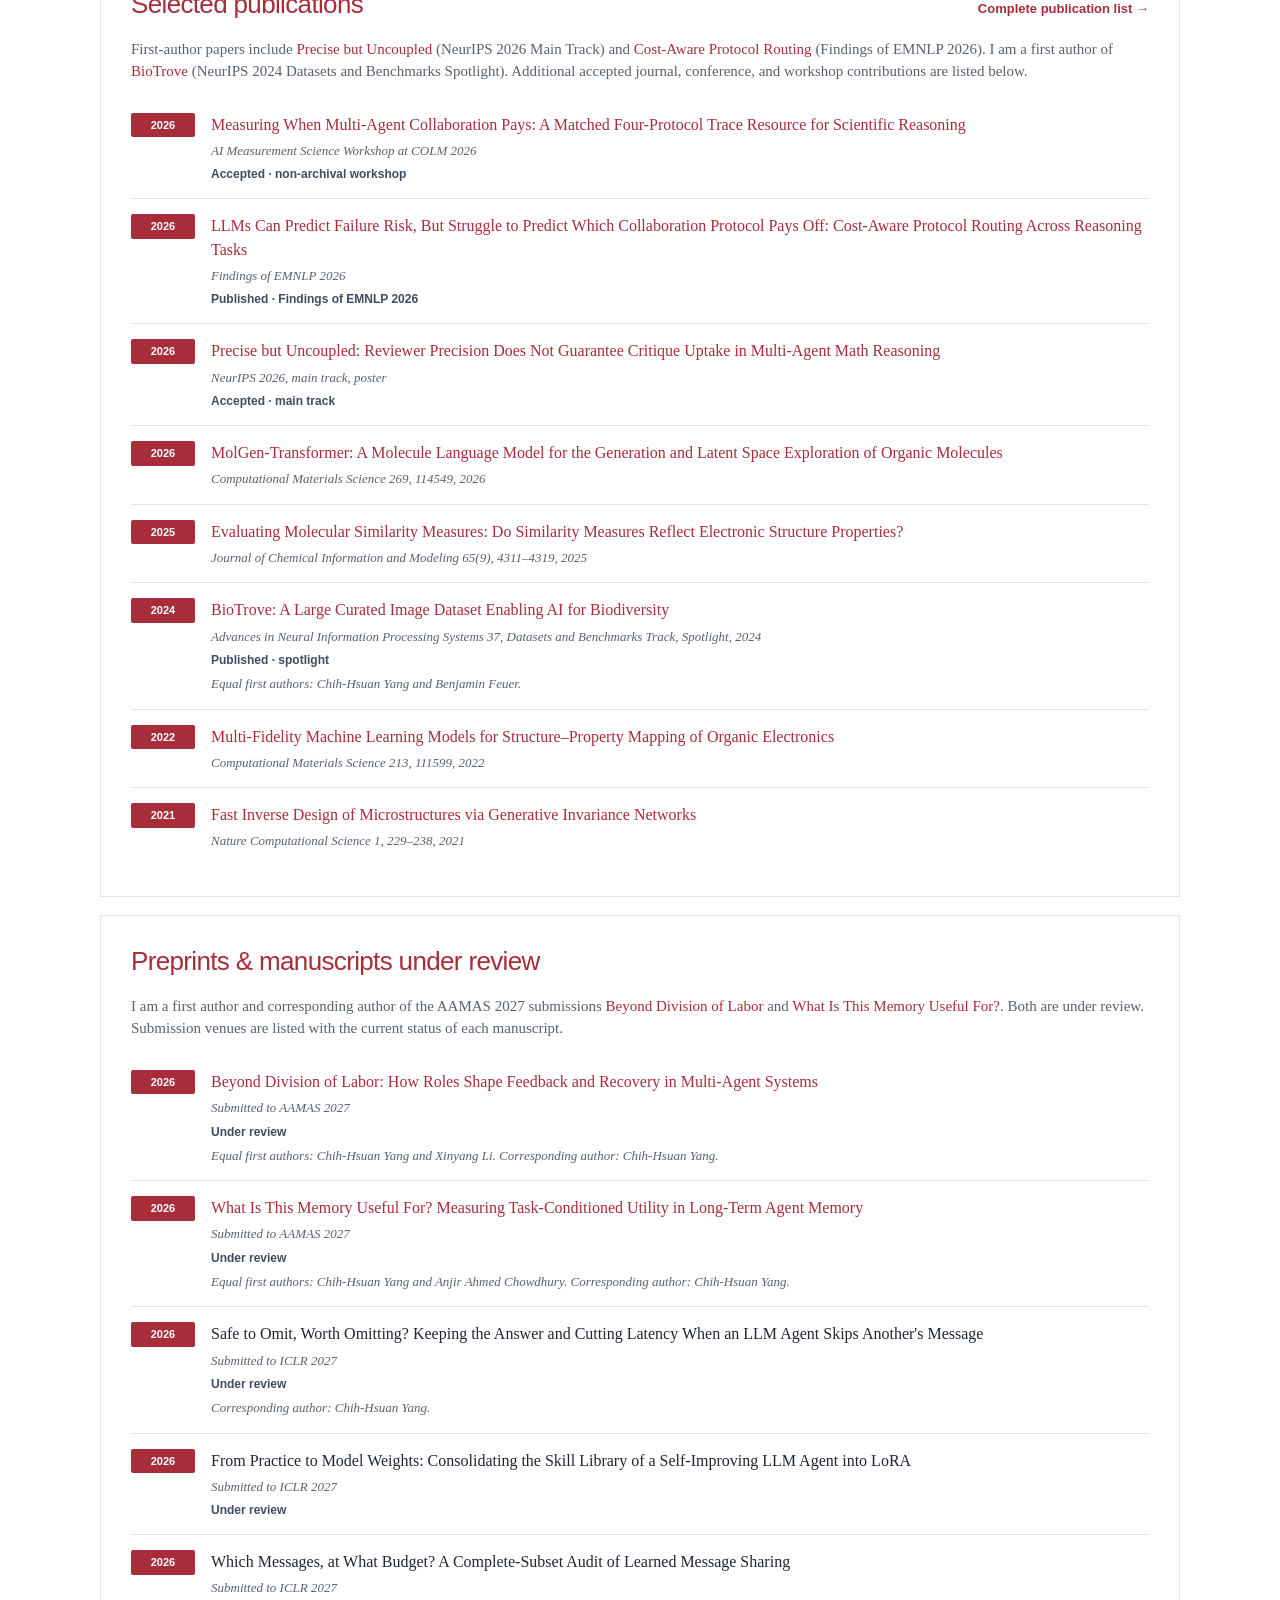
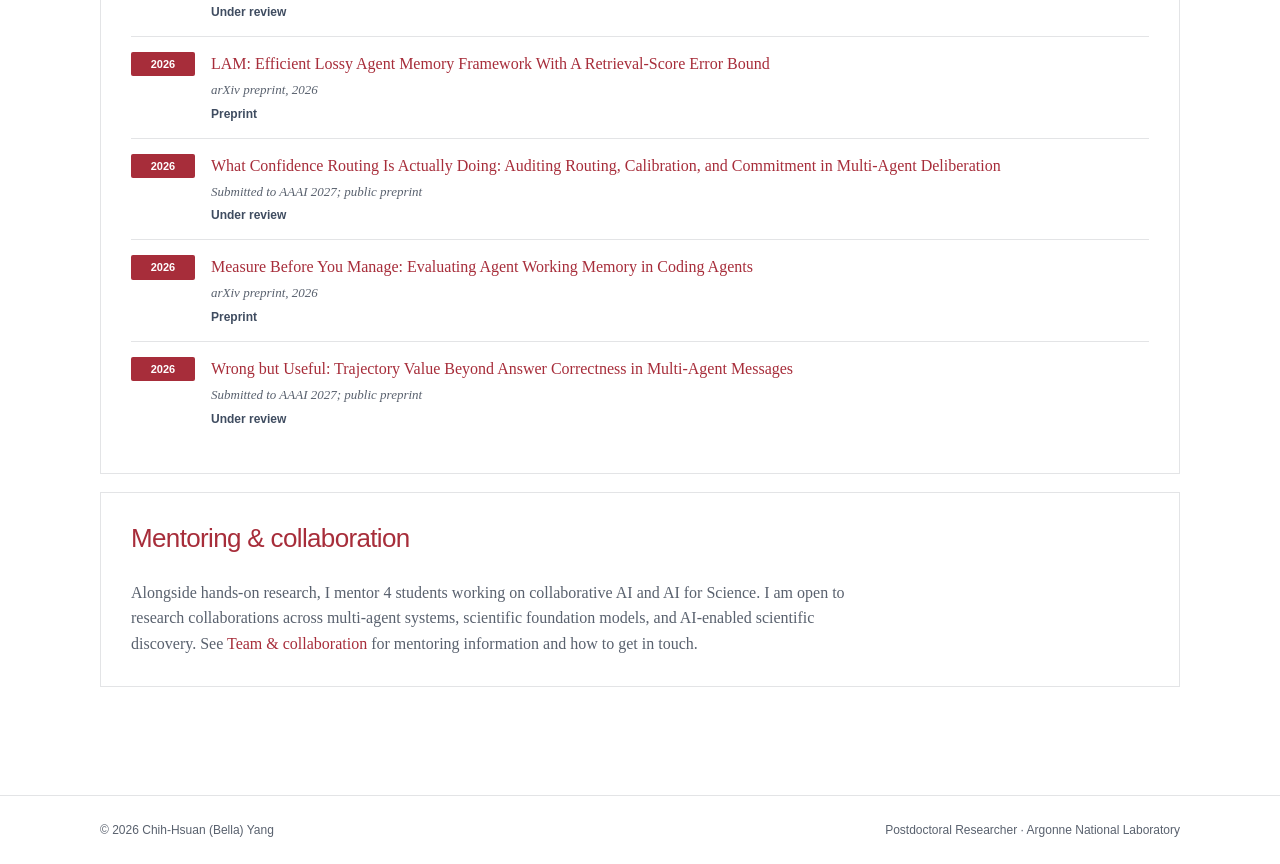
==== commit 7fdb6bca: "Publish JD-aligned research profile and updated industry and research resumes" ====
--- a/cv/index.html
+++ b/cv/index.html
@@ -1,2 +1,2 @@
-<!DOCTYPE html><html lang="en"><head><meta charSet="utf-8"/><meta name="viewport" content="width=device-width, initial-scale=1"/><link rel="stylesheet" href="/assets/site.css"/><title>CV | Chih-Hsuan (Bella) Yang</title><meta name="description" content="Web CV for Chih-Hsuan (Bella) Yang, Postdoctoral Researcher at Argonne National Laboratory, including education, research experience, and publications."/><meta name="application-name" content="Bella Yang"/><meta name="keywords" content="Chih-Hsuan Bella Yang,Chih-Hsuan Yang,Bella Yang,Argonne National Laboratory,Argonne,multi-agent systems,AI for Science,agent evaluation,collaborative AI,AI for materials discovery,molecular language models,scientific machine learning,BioTrove,reinforcement learning"/><meta name="author" content="Chih-Hsuan (Bella) Yang"/><link rel="author" href="https://chihhsuan-yang.github.io"/><meta name="creator" content="Chih-Hsuan (Bella) Yang"/><meta name="publisher" content="Chih-Hsuan (Bella) Yang"/><meta name="category" content="Research"/><meta name="robots" content="index, follow"/><meta name="googlebot" content="index, follow, max-image-preview:large, max-snippet:-1, max-video-preview:-1"/><meta property="og:title" content="Bella Yang (Chih-Hsuan Yang) | Argonne National Laboratory"/><meta property="og:description" content="Bella Yang (Chih-Hsuan Yang): LLM-agent harnesses, multi-agent systems, and agentic AI for Science. Postdoctoral Researcher at Argonne National Laboratory. Publications, projects, and collaboration."/><meta property="og:url" content="https://chihhsuan-yang.github.io/cv/"/><meta property="og:site_name" content="Bella Yang"/><meta property="og:type" content="profile"/><meta property="og:locale" content="en_US"/><meta property="og:image" content="https://chihhsuan-yang.github.io/og.png"/><meta property="og:image:width" content="1200"/><meta property="og:image:height" content="630"/><meta property="og:image:alt" content="Chih-Hsuan (Bella) Yang, Argonne National Laboratory researcher"/><meta name="twitter:card" content="summary_large_image"/><meta name="twitter:title" content="Bella Yang (Chih-Hsuan Yang) | Argonne National Laboratory"/><meta name="twitter:description" content="Bella Yang (Chih-Hsuan Yang): LLM-agent harnesses, multi-agent systems, and agentic AI for Science. Postdoctoral Researcher at Argonne National Laboratory. Publications, projects, and collaboration."/><meta name="twitter:image" content="https://chihhsuan-yang.github.io/og.png"/><link rel="icon" href="/bella-yang-profile.jpg" sizes="600x600" type="image/jpeg"/><link rel="canonical" href="https://chihhsuan-yang.github.io/cv/"/><meta name="google-site-verification" content="qrDLqd50NeAtLPjh41xYGkPx66R3m0NOW2qwP1FVAsw"/>
-</head><body><a class="skip-link" href="#main">Skip to content</a><header class="site-header"><div class="header-inner"><a href="/" class="site-name" aria-label="Bella Yang, homepage"><strong>Bella</strong> Yang</a><nav class="site-nav" aria-label="Main navigation"><a href="/">About</a><a href="/projects/">Research</a><a href="/publications/">Publications</a><a href="/team/">Team</a><a class="active" href="/cv/" aria-current="page">CV</a></nav></div><div class="accent-rule" aria-hidden="true"></div></header><main class="content-shell inner-page" id="main"><div class="page-title-row"><div><p class="page-eyebrow">Curriculum vitae</p><h1>CV</h1></div><p class="page-updated">Web CV · updated October 31, 2026</p></div><p class="cv-section-intro">I build research harnesses for LLM agents and study how collaboration, feedback, and memory affect reliability and inference efficiency. Alongside hands-on research at Argonne, I mentor <!-- -->4<!-- --> students working on multi-agent systems and AI for Science.</p><section class="cv-card" id="resumes" aria-labelledby="resumes-heading"><h2 id="resumes-heading">Resume PDFs</h2><nav class="identity-links" aria-label="Resume PDFs"><a href="/resume/Bella_Yang_Industry_Resume_One_Page.pdf" target="_blank" rel="noopener noreferrer">Industry resume (1 page)</a><a href="/resume/Bella_Yang_Research_Resume_Serif.pdf" target="_blank" rel="noopener noreferrer">Research resume (2 pages)</a></nav><nav class="identity-links" aria-label="Resume text versions"><a href="/resume/Bella_Yang_Industry_Resume_One_Page.txt">Industry text version</a><a href="/resume/Bella_Yang_Research_Resume_Serif.txt">Research text version</a></nav><p class="cv-section-intro">Open the original PDF for clickable paper, code and contact links.</p></section><nav class="section-jump-links" aria-label="CV sections"><a href="#research-skills">Research skills</a><a href="#appointments">Experience</a><a href="#education">Education</a><a href="#mentoring-collaboration">Mentoring</a><a href="#selected-work">Selected publications</a><a href="#current-manuscripts">Current manuscripts</a></nav><section class="cv-card" aria-labelledby="general-information"><h2 id="general-information">General information</h2><dl class="info-table"><div><dt>Full name</dt><dd>Chih-Hsuan (Bella) Yang</dd></div><div><dt>Current position</dt><dd>Postdoctoral Researcher<!-- -->, <!-- -->Argonne National Laboratory</dd></div><div><dt>Research identity</dt><dd>Research Harnesses for LLM Agents · Multi-Agent Systems · Agentic AI for Science</dd></div><div><dt>Email</dt><dd><a href="mailto:bellayang@anl.gov">bellayang@anl.gov</a></dd></div><div><dt>Profiles</dt><dd class="inline-profile-links"><a href="https://scholar.google.com/citations?user=s7RDC3YAAAAJ" target="_blank" rel="me noreferrer">Google Scholar</a><a href="https://orcid.org/0000-0003-4841-1135" target="_blank" rel="me noreferrer">ORCID</a><a href="https://github.com/ChihHsuan-Yang" target="_blank" rel="me noreferrer">GitHub</a><a href="https://huggingface.co/ChihHsuan-Yang" target="_blank" rel="me noreferrer">Hugging Face</a><a href="https://huggingface.co/AgentsSci" target="_blank" rel="noreferrer">AgentsSci · Hugging Face organization</a></dd></div></dl></section><section class="cv-card" aria-labelledby="research-skills"><h2 id="research-skills">Research skills</h2><ul class="cv-topic-list"><li><strong>Agent evaluation</strong><span>Benchmark design, matched protocol comparisons, critique uptake and verified repair, failure diagnostics, and quality-cost trade-offs.</span></li><li><strong>LLM-agent systems</strong><span>Research harnesses, multi-agent workflows, protocol routing, feedback analysis, and task-conditioned memory evaluation.</span></li><li><strong>Learning methods</strong><span>Preference modeling from experimental outcomes, Direct Preference Optimization (DPO) and Proximal Policy Optimization (PPO) post-training, uncertainty-guided scientist feedback, evaluation-aligned training signals, molecular language models, and multi-fidelity learning.</span></li><li><strong>Open research</strong><span>Reproducible experiments, reasoning-trace analysis, scientific datasets, and linked releases of papers, code, and evaluation resources.</span></li></ul></section><section class="cv-card" aria-labelledby="appointments"><h2 id="appointments">Research experience</h2><ol class="cv-timeline"><li><div class="timeline-period">Jul 2025–present</div><div><h3>Postdoctoral Researcher</h3><p class="timeline-organization"><a href="https://intro-hpc-bootcamp.alcf.anl.gov/program/program-details/facilitators-and-speakers" target="_blank" rel="noreferrer">Argonne National Laboratory</a><span> · <!-- -->Lemont, Illinois</span></p><p>Develops evaluation and post-training methods for reliable multi-agent scientific reasoning, including protocol routing, critique uptake, credit assignment, and large-scale experimentation on leadership computing systems.</p></div></li><li><div class="timeline-period">Sep 2024–Jan 2025</div><div><h3>Visiting Scientist</h3><p class="timeline-organization"><a href="https://www.alcf.anl.gov/events/bridging-foundational-ai-cross-disciplinary-innovation-molecular-discovery-biodiversity" target="_blank" rel="noreferrer">Corteva Agriscience</a><span> · <!-- -->Des Moines, Iowa</span></p><p>Trained preference models from scratch using real experimental outcomes, with rewards grounded in those experiments. Applied DPO and PPO to train multiple language models for domain-specific customization. Incorporated scientists&#x27; preference input when the preference model was uncertain.</p></div></li><li><div class="timeline-period">Sep–Dec 2023</div><div><h3>AI Resident</h3><p class="timeline-organization"><a href="https://www.alcf.anl.gov/events/bridging-foundational-ai-cross-disciplinary-innovation-molecular-discovery-biodiversity" target="_blank" rel="noreferrer">X, Google LLC (Google X)</a><span> · <!-- -->Mountain View, California</span></p><p>Developed multi-agent collaboration frameworks using a Mixture-of-Experts architecture with multimodal data streams. Studied agents representing stakeholders with different interests, focusing on information flow, communication, coordination, and bidding.</p></div></li><li><div class="timeline-period">2022</div><div><h3>Deep Learning Engineer Intern</h3><p class="timeline-organization"><a href="https://flxai.com/about-flx-ai/chih-hsuan-yang/" target="_blank" rel="noreferrer">FLX AI</a><span> · <!-- -->New York, New York</span></p><p>Worked on deep representation learning and forecasting methods for image and time-series applications.</p></div></li><li><div class="timeline-period">Jan 2020–Jun 2025</div><div><h3>AI Graduate Researcher</h3><p class="timeline-organization">Iowa State University<span> · <!-- -->Ames, Iowa</span></p><p>Led and contributed to research in molecular language modeling, materials design, multi-fidelity learning, neural PDE solvers, and multimodal AI for biodiversity.</p></div></li></ol></section><section class="cv-card" aria-labelledby="education"><h2 id="education">Education</h2><ol class="education-list"><li><span class="education-year">2025</span><div><h3>Ph.D.<!-- --> · <!-- -->Mechanical Engineering; co-major in Computer Engineering; minor in Applied Mathematics</h3><p>Iowa State University</p></div></li><li><span class="education-year">2025</span><div><h3>M.S.<!-- --> · <!-- -->Computer Science</h3><p>Iowa State University</p></div></li><li><span class="education-year">2019</span><div><h3>B.S.<!-- --> · <!-- -->Bioenvironmental Systems Engineering</h3><p>National Taiwan University</p></div></li></ol><div class="dissertation-note"><span>Doctoral dissertation</span><strong>AI for Materials Design: Generative AI with Multi-Fidelity Strategies</strong></div></section><section class="cv-card" aria-labelledby="research-areas"><h2 id="research-areas">Research areas</h2><ul class="cv-topic-list"><li><strong>Collaborative AI</strong><span>Evaluate when multi-agent interaction helps, identify which messages and agents contribute, and turn trajectories into learning signals.</span></li><li><strong>Agent memory &amp; skill learning</strong><span>Measure the task-dependent value of memory, choose which information agents should use, and study how experience can become reusable skills and model updates.</span></li><li><strong>Materials &amp; molecular discovery</strong><span>Develop generative, preference-based, and multi-fidelity learning methods for molecular and materials design.</span></li><li><strong>Scientific machine learning</strong><span>Build multimodal foundation models, scientific datasets, and physics-informed learning methods for real scientific workflows.</span></li></ul></section><section class="cv-card" aria-labelledby="selected-work"><div class="cv-heading-row"><h2 id="selected-work">Selected publications</h2><a href="/publications/">Complete publication list →</a></div><p class="cv-section-intro">First-author papers include <a href="https://chihhsuan-yang.github.io/NeurIPS26_Precise-but-Uncoupled/">Precise but Uncoupled</a> <!-- -->(NeurIPS 2026 Main Track) and <a href="https://chihhsuan-yang.github.io/EMNLP_Cost-Aware-Protocol-Routing/">Cost-Aware Protocol Routing</a> <!-- -->(Findings of EMNLP 2026). I am a first author of <a href="https://baskargroup.github.io/BioTrove/">BioTrove</a> <!-- -->(NeurIPS 2024 Datasets and Benchmarks Spotlight). Additional accepted journal, conference, and workshop contributions are listed below.</p><ol class="cv-publication-list"><li><span class="cv-year">2026</span><div><a href="https://openreview.net/forum?id=ofsAhzrSbg" target="_blank" rel="noreferrer">Measuring When Multi-Agent Collaboration Pays: A Matched Four-Protocol Trace Resource for Scientific Reasoning</a><span>AI Measurement Science Workshop at COLM 2026</span><span class="cv-publication-status">Accepted · non-archival workshop</span></div></li><li><span class="cv-year">2026</span><div><a href="https://aclanthology.org/2026.findings-emnlp.1275/" target="_blank" rel="noreferrer">LLMs Can Predict Failure Risk, But Struggle to Predict Which Collaboration Protocol Pays Off: Cost-Aware Protocol Routing Across Reasoning Tasks</a><span>Findings of EMNLP 2026</span><span class="cv-publication-status">Published · Findings of EMNLP 2026</span></div></li><li><span class="cv-year">2026</span><div><a href="https://neurips.cc/virtual/2026/poster/152264" target="_blank" rel="noreferrer">Precise but Uncoupled: Reviewer Precision Does Not Guarantee Critique Uptake in Multi-Agent Math Reasoning</a><span>NeurIPS 2026, main track, poster</span><span class="cv-publication-status">Accepted · main track</span></div></li><li><span class="cv-year">2026</span><div><a href="https://doi.org/10.1016/j.commatsci.2026.114549" target="_blank" rel="noreferrer">MolGen-Transformer: A Molecule Language Model for the Generation and Latent Space Exploration of Organic Molecules</a><span>Computational Materials Science 269, 114549, 2026</span></div></li><li><span class="cv-year">2025</span><div><a href="https://doi.org/10.1021/acs.jcim.5c00175" target="_blank" rel="noreferrer">Evaluating Molecular Similarity Measures: Do Similarity Measures Reflect Electronic Structure Properties?</a><span>Journal of Chemical Information and Modeling 65(9), 4311–4319, 2025</span></div></li><li><span class="cv-year">2024</span><div><a href="https://proceedings.neurips.cc/paper_files/paper/2024/hash/b92854f80ba4feefb973959b259dbc2c-Abstract-Datasets_and_Benchmarks_Track.html" target="_blank" rel="noreferrer">BioTrove: A Large Curated Image Dataset Enabling AI for Biodiversity</a><span>Advances in Neural Information Processing Systems 37, Datasets and Benchmarks Track, Spotlight, 2024</span><span class="cv-publication-status">Published · spotlight</span><span>Equal first authors: Chih-Hsuan Yang and Benjamin Feuer.</span></div></li><li><span class="cv-year">2022</span><div><a href="https://doi.org/10.1016/j.commatsci.2022.111599" target="_blank" rel="noreferrer">Multi-Fidelity Machine Learning Models for Structure–Property Mapping of Organic Electronics</a><span>Computational Materials Science 213, 111599, 2022</span></div></li><li><span class="cv-year">2021</span><div><a href="https://doi.org/10.1038/s43588-021-00045-8" target="_blank" rel="noreferrer">Fast Inverse Design of Microstructures via Generative Invariance Networks</a><span>Nature Computational Science 1, 229–238, 2021</span></div></li></ol></section><section class="cv-card" aria-labelledby="current-manuscripts"><h2 id="current-manuscripts">Preprints &amp; manuscripts under review</h2><p class="cv-section-intro">I am a first author and corresponding author of the AAMAS 2027 submissions<!-- --> <a href="/projects/#roles">Beyond Division of Labor</a> and<!-- --> <a href="/projects/#memory">What Is This Memory Useful For?</a>. Both are under review. Submission venues are listed with the current status of each manuscript.</p><ol class="cv-publication-list"><li><span class="cv-year">2026</span><div><a href="https://chihhsuan-yang.github.io/AAMAS2027-AgentProtocols/" target="_blank" rel="noreferrer">Beyond Division of Labor: How Roles Shape Feedback and Recovery in Multi-Agent Systems</a><span>Submitted to AAMAS 2027</span><span class="cv-publication-status">Under review</span><span>Equal first authors: Chih-Hsuan Yang and Xinyang Li. Corresponding author: Chih-Hsuan Yang.</span></div></li><li><span class="cv-year">2026</span><div><a href="https://chihhsuan-yang.github.io/AAMAS2027-ConditionalMemory/" target="_blank" rel="noreferrer">What Is This Memory Useful For? Measuring Task-Conditioned Utility in Long-Term Agent Memory</a><span>Submitted to AAMAS 2027</span><span class="cv-publication-status">Under review</span><span>Equal first authors: Chih-Hsuan Yang and Anjir Ahmed Chowdhury. Corresponding author: Chih-Hsuan Yang.</span></div></li><li><span class="cv-year">2026</span><div><p class="cv-publication-title">Safe to Omit, Worth Omitting? Keeping the Answer and Cutting Latency When an LLM Agent Skips Another&#x27;s Message</p><span>Submitted to ICLR 2027</span><span class="cv-publication-status">Under review</span><span>Corresponding author: Chih-Hsuan Yang.</span></div></li><li><span class="cv-year">2026</span><div><p class="cv-publication-title">From Practice to Model Weights: Consolidating the Skill Library of a Self-Improving LLM Agent into LoRA</p><span>Submitted to ICLR 2027</span><span class="cv-publication-status">Under review</span></div></li><li><span class="cv-year">2026</span><div><p class="cv-publication-title">Which Messages, at What Budget? A Complete-Subset Audit of Learned Message Sharing</p><span>Submitted to ICLR 2027</span><span class="cv-publication-status">Under review</span></div></li><li><span class="cv-year">2026</span><div><a href="https://arxiv.org/abs/2609.32256" target="_blank" rel="noreferrer">LAM: Efficient Lossy Agent Memory Framework With A Retrieval-Score Error Bound</a><span>arXiv preprint, 2026</span><span class="cv-publication-status">Preprint</span></div></li><li><span class="cv-year">2026</span><div><a href="https://arxiv.org/abs/2609.27822" target="_blank" rel="noreferrer">What Confidence Routing Is Actually Doing: Auditing Routing, Calibration, and Commitment in Multi-Agent Deliberation</a><span>Submitted to AAAI 2027; public preprint</span><span class="cv-publication-status">Under review</span></div></li><li><span class="cv-year">2026</span><div><a href="https://arxiv.org/abs/2608.31057" target="_blank" rel="noreferrer">Measure Before You Manage: Evaluating Agent Working Memory in Coding Agents</a><span>arXiv preprint, 2026</span><span class="cv-publication-status">Preprint</span></div></li><li><span class="cv-year">2026</span><div><a href="https://chihhsuan-yang.github.io/AAAI_Wrong-but-Useful/" target="_blank" rel="noreferrer">Wrong but Useful: Trajectory Value Beyond Answer Correctness in Multi-Agent Messages</a><span>Submitted to AAAI 2027; public preprint</span><span class="cv-publication-status">Under review</span></div></li></ol></section><section class="cv-card cv-note" aria-labelledby="mentoring-collaboration"><h2 id="mentoring-collaboration">Mentoring &amp; collaboration</h2><p>Alongside hands-on research, I mentor <!-- -->4<!-- --> students working on collaborative AI and AI for Science. I am open to research collaborations across multi-agent systems, scientific foundation models, and AI-enabled scientific discovery. See <a href="/team/">Team &amp; collaboration</a> for mentoring information and how to get in touch.</p></section></main><footer class="site-footer"><div class="footer-inner"><span>© 2026 <!-- -->Chih-Hsuan (Bella) Yang</span><span>Postdoctoral Researcher<!-- --> · <!-- -->Argonne National Laboratory</span></div></footer></body></html>+<!DOCTYPE html><html lang="en"><head><meta charSet="utf-8"/><meta name="viewport" content="width=device-width, initial-scale=1"/><link rel="stylesheet" href="/assets/site.css"/><title>CV | Chih-Hsuan (Bella) Yang</title><meta name="description" content="Bella Yang&#x27;s CV: LLM agents, multi-agent systems, agentic evaluation, preference modeling and DPO/PPO. Research and industry experience, publications, education, and resume PDFs."/><meta name="application-name" content="Bella Yang"/><meta name="keywords" content="Chih-Hsuan Bella Yang,Chih-Hsuan Yang,Bella Yang,Argonne National Laboratory,Argonne,multi-agent systems,AI for Science,agent evaluation,collaborative AI,AI for materials discovery,molecular language models,scientific machine learning,BioTrove,reinforcement learning"/><meta name="author" content="Chih-Hsuan (Bella) Yang"/><link rel="author" href="https://chihhsuan-yang.github.io"/><meta name="creator" content="Chih-Hsuan (Bella) Yang"/><meta name="publisher" content="Chih-Hsuan (Bella) Yang"/><meta name="category" content="Research"/><meta name="robots" content="index, follow"/><meta name="googlebot" content="index, follow, max-image-preview:large, max-snippet:-1, max-video-preview:-1"/><meta property="og:title" content="Bella Yang (Chih-Hsuan Yang) | Argonne National Laboratory"/><meta property="og:description" content="Bella Yang (Chih-Hsuan Yang), Argonne: LLM agents, multi-agent systems, agentic evaluation, and preference learning. Research on critique uptake, memory, cost-aware routing, DPO/PPO, and AI for Science."/><meta property="og:url" content="https://chihhsuan-yang.github.io/cv/"/><meta property="og:site_name" content="Bella Yang"/><meta property="og:type" content="profile"/><meta property="og:locale" content="en_US"/><meta property="og:image" content="https://chihhsuan-yang.github.io/og.png"/><meta property="og:image:width" content="1200"/><meta property="og:image:height" content="630"/><meta property="og:image:alt" content="Chih-Hsuan (Bella) Yang, Argonne National Laboratory researcher"/><meta name="twitter:card" content="summary_large_image"/><meta name="twitter:title" content="Bella Yang (Chih-Hsuan Yang) | Argonne National Laboratory"/><meta name="twitter:description" content="Bella Yang (Chih-Hsuan Yang), Argonne: LLM agents, multi-agent systems, agentic evaluation, and preference learning. Research on critique uptake, memory, cost-aware routing, DPO/PPO, and AI for Science."/><meta name="twitter:image" content="https://chihhsuan-yang.github.io/og.png"/><link rel="icon" href="/bella-yang-profile.jpg" sizes="600x600" type="image/jpeg"/><link rel="canonical" href="https://chihhsuan-yang.github.io/cv/"/><meta name="google-site-verification" content="qrDLqd50NeAtLPjh41xYGkPx66R3m0NOW2qwP1FVAsw"/>
+</head><body><a class="skip-link" href="#main">Skip to content</a><header class="site-header"><div class="header-inner"><a href="/" class="site-name" aria-label="Bella Yang, homepage"><strong>Bella</strong> Yang</a><nav class="site-nav" aria-label="Main navigation"><a href="/">About</a><a href="/projects/">Research</a><a href="/publications/">Publications</a><a href="/team/">Team</a><a class="active" href="/cv/" aria-current="page">CV</a></nav></div><div class="accent-rule" aria-hidden="true"></div></header><main class="content-shell inner-page" id="main"><div class="page-title-row"><div><p class="page-eyebrow">Curriculum vitae</p><h1>CV</h1></div><p class="page-updated">Web CV · updated October 31, 2026</p></div><p class="cv-section-intro">I build LLM-agent evaluation harnesses and study protocol coordination, critique uptake, task-conditioned memory, and inference quality-cost trade-offs. My industry experience includes experiment-grounded preference modeling and DPO/PPO post-training. At Argonne, I also participate in the AuroraGPT Post-Training Working Group and mentor <!-- -->4<!-- --> students.</p><section class="cv-card" id="resumes" aria-labelledby="resumes-heading"><h2 id="resumes-heading">Resume PDFs</h2><nav class="identity-links" aria-label="Resume PDFs"><a href="/resume/Bella_Yang_Industry_Resume_One_Page.pdf" target="_blank" rel="noopener noreferrer">Industry resume (1 page)</a><a href="/resume/Bella_Yang_Research_Resume_Serif.pdf" target="_blank" rel="noopener noreferrer">Research resume (2 pages)</a></nav><nav class="identity-links" aria-label="Resume text versions"><a href="/resume/Bella_Yang_Industry_Resume_One_Page.txt">Industry text version</a><a href="/resume/Bella_Yang_Research_Resume_Serif.txt">Research text version</a></nav><p class="cv-section-intro">Open the original PDF for clickable paper, code and contact links.</p></section><nav class="section-jump-links" aria-label="CV sections"><a href="#research-skills">Research skills</a><a href="#appointments">Experience</a><a href="#education">Education</a><a href="#mentoring-collaboration">Mentoring</a><a href="#selected-work">Selected publications</a><a href="#current-manuscripts">Current manuscripts</a></nav><section class="cv-card" aria-labelledby="general-information"><h2 id="general-information">General information</h2><dl class="info-table"><div><dt>Full name</dt><dd>Chih-Hsuan (Bella) Yang</dd></div><div><dt>Current position</dt><dd>Postdoctoral Researcher<!-- -->, <!-- -->Argonne National Laboratory</dd></div><div><dt>Research identity</dt><dd>LLM Agents &amp; Multi-Agent Systems · Agentic Evaluation · Preference Learning · AI for Science</dd></div><div><dt>Email</dt><dd><a href="mailto:bellayang@anl.gov">bellayang@anl.gov</a></dd></div><div><dt>Profiles</dt><dd class="inline-profile-links"><a href="https://scholar.google.com/citations?user=s7RDC3YAAAAJ" target="_blank" rel="me noreferrer">Google Scholar</a><a href="https://orcid.org/0000-0003-4841-1135" target="_blank" rel="me noreferrer">ORCID</a><a href="https://github.com/ChihHsuan-Yang" target="_blank" rel="me noreferrer">GitHub</a><a href="https://huggingface.co/ChihHsuan-Yang" target="_blank" rel="me noreferrer">Hugging Face</a><a href="https://huggingface.co/AgentsSci" target="_blank" rel="noreferrer">AgentsSci · Hugging Face organization</a></dd></div></dl></section><section class="cv-card" aria-labelledby="research-skills"><h2 id="research-skills">Research skills</h2><ul class="cv-topic-list"><li><strong>Agentic evaluation</strong><span>Matched protocol comparisons, reviewer-to-solver critique uptake, answer-repair diagnostics, held-out tests, confidence calibration, and inference quality-cost trade-offs.</span></li><li><strong>LLM-agent systems</strong><span>Research harnesses, multi-agent workflows, protocol routing, feedback analysis, and task-conditioned memory evaluation.</span></li><li><strong>Preference learning &amp; post-training</strong><span>Preference and reward modeling grounded in experimental outcomes; Direct Preference Optimization (DPO), Proximal Policy Optimization (PPO), and scientist preferences elicited when the preference model is uncertain.</span></li><li><strong>Implementation</strong><span>Python, PyTorch, scikit-learn, NumPy/pandas, Hugging Face, pytest, and Git; reproducible Linux/HPC experiments and structured trace/data workflows.</span></li><li><strong>Open research</strong><span>Reproducible experiments, reasoning-trace analysis, scientific datasets, and linked releases of papers, code, and evaluation resources.</span></li></ul></section><section class="cv-card" aria-labelledby="appointments"><h2 id="appointments">Research experience</h2><ol class="cv-timeline"><li><div class="timeline-period">Jul 2025–present</div><div><h3>Postdoctoral Researcher</h3><p class="timeline-organization"><a href="https://intro-hpc-bootcamp.alcf.anl.gov/program/program-details/facilitators-and-speakers" target="_blank" rel="noreferrer">Argonne National Laboratory</a><span> · <!-- -->Lemont, Illinois</span></p><p>Builds LLM-agent evaluation harnesses for matched protocol comparisons and structured trace analysis. Research examines reviewer-to-solver critique uptake, answer repair, task-conditioned memory utility, and cost-aware routing with held-out tests and confidence calibration. Participates in the AuroraGPT Post-Training Working Group and mentors four students.</p></div></li><li><div class="timeline-period">Sep 2024–Jan 2025</div><div><h3>Visiting Scientist</h3><p class="timeline-organization"><a href="https://www.alcf.anl.gov/events/bridging-foundational-ai-cross-disciplinary-innovation-molecular-discovery-biodiversity" target="_blank" rel="noreferrer">Corteva Agriscience</a><span> · <!-- -->Des Moines, Iowa</span></p><p>Trained preference models from scratch using real experimental outcomes, with rewards grounded in those experiments. Applied DPO and PPO to train multiple language models for domain-specific customization. Incorporated scientists&#x27; preference input when the preference model was uncertain.</p></div></li><li><div class="timeline-period">Sep–Dec 2023</div><div><h3>AI Resident</h3><p class="timeline-organization"><a href="https://www.alcf.anl.gov/events/bridging-foundational-ai-cross-disciplinary-innovation-molecular-discovery-biodiversity" target="_blank" rel="noreferrer">X, Google LLC (Google X)</a><span> · <!-- -->Mountain View, California</span></p><p>Developed multi-agent LLM frameworks representing stakeholders with different interests. Studied information flow, communication, coordination, and bidding mechanisms.</p></div></li><li><div class="timeline-period">2022</div><div><h3>Deep Learning Engineer Intern</h3><p class="timeline-organization"><a href="https://flxai.com/about-flx-ai/chih-hsuan-yang/" target="_blank" rel="noreferrer">FLX AI</a><span> · <!-- -->New York, New York</span></p><p>Worked on deep representation learning and forecasting methods for image and time-series applications.</p></div></li><li><div class="timeline-period">Jan 2020–Jun 2025</div><div><h3>AI Graduate Researcher</h3><p class="timeline-organization">Iowa State University<span> · <!-- -->Ames, Iowa</span></p><p>Led and contributed to research in molecular language modeling, materials design, multi-fidelity learning, neural PDE solvers, and multimodal AI for biodiversity.</p></div></li></ol></section><section class="cv-card" aria-labelledby="education"><h2 id="education">Education</h2><ol class="education-list"><li><span class="education-year">2025</span><div><h3>Ph.D.<!-- --> · <!-- -->Mechanical Engineering; co-major in Computer Engineering; minor in Applied Mathematics</h3><p>Iowa State University</p></div></li><li><span class="education-year">2025</span><div><h3>M.S.<!-- --> · <!-- -->Computer Science</h3><p>Iowa State University</p></div></li><li><span class="education-year">2019</span><div><h3>B.S.<!-- --> · <!-- -->Bioenvironmental Systems Engineering</h3><p>National Taiwan University</p></div></li></ol><div class="dissertation-note"><span>Doctoral dissertation</span><strong>AI for Materials Design: Generative AI with Multi-Fidelity Strategies</strong></div></section><section class="cv-card" aria-labelledby="research-areas"><h2 id="research-areas">Research areas</h2><ul class="cv-topic-list"><li><strong>Multi-agent systems &amp; agentic evaluation</strong><span>Build research harnesses for matched protocol comparisons; analyze critique uptake, answer repair, supervised routing, and inference quality-cost trade-offs.</span></li><li><strong>Agent memory &amp; skill learning</strong><span>Measure memory utility through controlled with/without-memory comparisons; study message-level credit assignment and evaluation-aligned training signals.</span></li><li><strong>Materials &amp; molecular discovery</strong><span>Connect molecular language models and multi-fidelity design with experiment-grounded preference modeling and DPO/PPO post-training.</span></li><li><strong>Scientific machine learning</strong><span>Build multimodal foundation models, scientific datasets, and physics-informed learning methods for real scientific workflows.</span></li></ul></section><section class="cv-card" aria-labelledby="selected-work"><div class="cv-heading-row"><h2 id="selected-work">Selected publications</h2><a href="/publications/">Complete publication list →</a></div><p class="cv-section-intro">First-author papers include <a href="https://chihhsuan-yang.github.io/NeurIPS26_Precise-but-Uncoupled/">Precise but Uncoupled</a> <!-- -->(NeurIPS 2026 Main Track) and <a href="https://chihhsuan-yang.github.io/EMNLP_Cost-Aware-Protocol-Routing/">Cost-Aware Protocol Routing</a> <!-- -->(Findings of EMNLP 2026). I am a first author of <a href="https://baskargroup.github.io/BioTrove/">BioTrove</a> <!-- -->(NeurIPS 2024 Datasets and Benchmarks Spotlight). Additional accepted journal, conference, and workshop contributions are listed below.</p><ol class="cv-publication-list"><li><span class="cv-year">2026</span><div><a href="https://openreview.net/forum?id=ofsAhzrSbg" target="_blank" rel="noreferrer">Measuring When Multi-Agent Collaboration Pays: A Matched Four-Protocol Trace Resource for Scientific Reasoning</a><span>AI Measurement Science Workshop at COLM 2026</span><span class="cv-publication-status">Accepted · non-archival workshop</span></div></li><li><span class="cv-year">2026</span><div><a href="https://aclanthology.org/2026.findings-emnlp.1275/" target="_blank" rel="noreferrer">LLMs Can Predict Failure Risk, But Struggle to Predict Which Collaboration Protocol Pays Off: Cost-Aware Protocol Routing Across Reasoning Tasks</a><span>Findings of EMNLP 2026</span><span class="cv-publication-status">Published · Findings of EMNLP 2026</span></div></li><li><span class="cv-year">2026</span><div><a href="https://neurips.cc/virtual/2026/poster/152264" target="_blank" rel="noreferrer">Precise but Uncoupled: Reviewer Precision Does Not Guarantee Critique Uptake in Multi-Agent Math Reasoning</a><span>NeurIPS 2026, main track, poster</span><span class="cv-publication-status">Accepted · main track</span></div></li><li><span class="cv-year">2026</span><div><a href="https://doi.org/10.1016/j.commatsci.2026.114549" target="_blank" rel="noreferrer">MolGen-Transformer: A Molecule Language Model for the Generation and Latent Space Exploration of Organic Molecules</a><span>Computational Materials Science 269, 114549, 2026</span></div></li><li><span class="cv-year">2025</span><div><a href="https://doi.org/10.1021/acs.jcim.5c00175" target="_blank" rel="noreferrer">Evaluating Molecular Similarity Measures: Do Similarity Measures Reflect Electronic Structure Properties?</a><span>Journal of Chemical Information and Modeling 65(9), 4311–4319, 2025</span></div></li><li><span class="cv-year">2024</span><div><a href="https://proceedings.neurips.cc/paper_files/paper/2024/hash/b92854f80ba4feefb973959b259dbc2c-Abstract-Datasets_and_Benchmarks_Track.html" target="_blank" rel="noreferrer">BioTrove: A Large Curated Image Dataset Enabling AI for Biodiversity</a><span>Advances in Neural Information Processing Systems 37, Datasets and Benchmarks Track, Spotlight, 2024</span><span class="cv-publication-status">Published · spotlight</span><span>Equal first authors: Chih-Hsuan Yang and Benjamin Feuer.</span></div></li><li><span class="cv-year">2022</span><div><a href="https://doi.org/10.1016/j.commatsci.2022.111599" target="_blank" rel="noreferrer">Multi-Fidelity Machine Learning Models for Structure–Property Mapping of Organic Electronics</a><span>Computational Materials Science 213, 111599, 2022</span></div></li><li><span class="cv-year">2021</span><div><a href="https://doi.org/10.1038/s43588-021-00045-8" target="_blank" rel="noreferrer">Fast Inverse Design of Microstructures via Generative Invariance Networks</a><span>Nature Computational Science 1, 229–238, 2021</span></div></li></ol></section><section class="cv-card" aria-labelledby="current-manuscripts"><h2 id="current-manuscripts">Preprints &amp; manuscripts under review</h2><p class="cv-section-intro">I am a first author and corresponding author of the AAMAS 2027 submissions<!-- --> <a href="/projects/#roles">Beyond Division of Labor</a> and<!-- --> <a href="/projects/#memory">What Is This Memory Useful For?</a>. Both are under review. Submission venues are listed with the current status of each manuscript.</p><ol class="cv-publication-list"><li><span class="cv-year">2026</span><div><a href="https://chihhsuan-yang.github.io/AAMAS2027-AgentProtocols/" target="_blank" rel="noreferrer">Beyond Division of Labor: How Roles Shape Feedback and Recovery in Multi-Agent Systems</a><span>Submitted to AAMAS 2027</span><span class="cv-publication-status">Under review</span><span>Equal first authors: Chih-Hsuan Yang and Xinyang Li. Corresponding author: Chih-Hsuan Yang.</span></div></li><li><span class="cv-year">2026</span><div><a href="https://chihhsuan-yang.github.io/AAMAS2027-ConditionalMemory/" target="_blank" rel="noreferrer">What Is This Memory Useful For? Measuring Task-Conditioned Utility in Long-Term Agent Memory</a><span>Submitted to AAMAS 2027</span><span class="cv-publication-status">Under review</span><span>Equal first authors: Chih-Hsuan Yang and Anjir Ahmed Chowdhury. Corresponding author: Chih-Hsuan Yang.</span></div></li><li><span class="cv-year">2026</span><div><p class="cv-publication-title">Safe to Omit, Worth Omitting? Keeping the Answer and Cutting Latency When an LLM Agent Skips Another&#x27;s Message</p><span>Submitted to ICLR 2027</span><span class="cv-publication-status">Under review</span><span>Corresponding author: Chih-Hsuan Yang.</span></div></li><li><span class="cv-year">2026</span><div><p class="cv-publication-title">From Practice to Model Weights: Consolidating the Skill Library of a Self-Improving LLM Agent into LoRA</p><span>Submitted to ICLR 2027</span><span class="cv-publication-status">Under review</span></div></li><li><span class="cv-year">2026</span><div><p class="cv-publication-title">Which Messages, at What Budget? A Complete-Subset Audit of Learned Message Sharing</p><span>Submitted to ICLR 2027</span><span class="cv-publication-status">Under review</span></div></li><li><span class="cv-year">2026</span><div><a href="https://arxiv.org/abs/2609.32256" target="_blank" rel="noreferrer">LAM: Efficient Lossy Agent Memory Framework With A Retrieval-Score Error Bound</a><span>arXiv preprint, 2026</span><span class="cv-publication-status">Preprint</span></div></li><li><span class="cv-year">2026</span><div><a href="https://arxiv.org/abs/2609.27822" target="_blank" rel="noreferrer">What Confidence Routing Is Actually Doing: Auditing Routing, Calibration, and Commitment in Multi-Agent Deliberation</a><span>Submitted to AAAI 2027; public preprint</span><span class="cv-publication-status">Under review</span></div></li><li><span class="cv-year">2026</span><div><a href="https://arxiv.org/abs/2608.31057" target="_blank" rel="noreferrer">Measure Before You Manage: Evaluating Agent Working Memory in Coding Agents</a><span>arXiv preprint, 2026</span><span class="cv-publication-status">Preprint</span></div></li><li><span class="cv-year">2026</span><div><a href="https://chihhsuan-yang.github.io/AAAI_Wrong-but-Useful/" target="_blank" rel="noreferrer">Wrong but Useful: Trajectory Value Beyond Answer Correctness in Multi-Agent Messages</a><span>Submitted to AAAI 2027; public preprint</span><span class="cv-publication-status">Under review</span></div></li></ol></section><section class="cv-card cv-note" aria-labelledby="mentoring-collaboration"><h2 id="mentoring-collaboration">Mentoring &amp; collaboration</h2><p>Alongside hands-on research, I mentor <!-- -->4<!-- --> students working on collaborative AI and AI for Science. I am open to research collaborations across multi-agent systems, scientific foundation models, and AI-enabled scientific discovery. See <a href="/team/">Team &amp; collaboration</a> for mentoring information and how to get in touch.</p></section></main><footer class="site-footer"><div class="footer-inner"><span>© 2026 <!-- -->Chih-Hsuan (Bella) Yang</span><span>Postdoctoral Researcher<!-- --> · <!-- -->Argonne National Laboratory</span></div></footer></body></html>
--- a/assets/site.css
+++ b/assets/site.css
@@ -1,2 +1,2 @@
 /*! tailwindcss v4.2.1 | MIT License | https://tailwindcss.com */
-@layer properties{@supports (((-webkit-hyphens:none)) and (not (margin-trim:inline))) or ((-moz-orient:inline) and (not (color:rgb(from red r g b)))){*,:before,:after{--tw-rotate-x:initial;--tw-rotate-y:initial;--tw-rotate-z:initial;--tw-skew-x:initial;--tw-skew-y:initial}::backdrop{--tw-rotate-x:initial;--tw-rotate-y:initial;--tw-rotate-z:initial;--tw-skew-x:initial;--tw-skew-y:initial}}}@layer theme{:root,:host{--font-sans:ui-sans-serif, system-ui, sans-serif, "Apple Color Emoji", "Segoe UI Emoji", "Segoe UI Symbol", "Noto Color Emoji";--font-mono:ui-monospace, SFMono-Regular, Menlo, Monaco, Consolas, "Liberation Mono", "Courier New", monospace;--spacing:.25rem;--default-font-family:var(--font-sans);--default-mono-font-family:var(--font-mono)}}@layer base{*,:after,:before{box-sizing:border-box;border:0 solid;margin:0;padding:0}::backdrop{box-sizing:border-box;border:0 solid;margin:0;padding:0}::file-selector-button{box-sizing:border-box;border:0 solid;margin:0;padding:0}html,:host{-webkit-text-size-adjust:100%;tab-size:4;line-height:1.5;font-family:var(--default-font-family,ui-sans-serif, system-ui, sans-serif, "Apple Color Emoji", "Segoe UI Emoji", "Segoe UI Symbol", "Noto Color Emoji");font-feature-settings:var(--default-font-feature-settings,normal);font-variation-settings:var(--default-font-variation-settings,normal);-webkit-tap-highlight-color:transparent}hr{height:0;color:inherit;border-top-width:1px}abbr:where([title]){-webkit-text-decoration:underline dotted;text-decoration:underline dotted}h1,h2,h3,h4,h5,h6{font-size:inherit;font-weight:inherit}a{color:inherit;-webkit-text-decoration:inherit;-webkit-text-decoration:inherit;-webkit-text-decoration:inherit;-webkit-text-decoration:inherit;text-decoration:inherit}b,strong{font-weight:bolder}code,kbd,samp,pre{font-family:var(--default-mono-font-family,ui-monospace, SFMono-Regular, Menlo, Monaco, Consolas, "Liberation Mono", "Courier New", monospace);font-feature-settings:var(--default-mono-font-feature-settings,normal);font-variation-settings:var(--default-mono-font-variation-settings,normal);font-size:1em}small{font-size:80%}sub,sup{vertical-align:baseline;font-size:75%;line-height:0;position:relative}sub{bottom:-.25em}sup{top:-.5em}table{text-indent:0;border-color:inherit;border-collapse:collapse}:-moz-focusring{outline:auto}progress{vertical-align:baseline}summary{display:list-item}ol,ul,menu{list-style:none}img,svg,video,canvas,audio,iframe,embed,object{vertical-align:middle;display:block}img,video{max-width:100%;height:auto}button,input,select,optgroup,textarea{font:inherit;font-feature-settings:inherit;font-variation-settings:inherit;letter-spacing:inherit;color:inherit;opacity:1;background-color:#0000;border-radius:0}::file-selector-button{font:inherit;font-feature-settings:inherit;font-variation-settings:inherit;letter-spacing:inherit;color:inherit;opacity:1;background-color:#0000;border-radius:0}:where(select:is([multiple],[size])) optgroup{font-weight:bolder}:where(select:is([multiple],[size])) optgroup option{padding-inline-start:20px}::file-selector-button{margin-inline-end:4px}::placeholder{opacity:1}@supports (not ((-webkit-appearance:-apple-pay-button))) or (contain-intrinsic-size:1px){::placeholder{color:currentColor}@supports (color:color-mix(in lab, red, red)){::placeholder{color:color-mix(in oklab, currentcolor 50%, transparent)}}}textarea{resize:vertical}::-webkit-search-decoration{-webkit-appearance:none}::-webkit-date-and-time-value{min-height:1lh;text-align:inherit}::-webkit-datetime-edit{display:inline-flex}::-webkit-datetime-edit-fields-wrapper{padding:0}::-webkit-datetime-edit{padding-block:0}::-webkit-datetime-edit-year-field{padding-block:0}::-webkit-datetime-edit-month-field{padding-block:0}::-webkit-datetime-edit-day-field{padding-block:0}::-webkit-datetime-edit-hour-field{padding-block:0}::-webkit-datetime-edit-minute-field{padding-block:0}::-webkit-datetime-edit-second-field{padding-block:0}::-webkit-datetime-edit-millisecond-field{padding-block:0}::-webkit-datetime-edit-meridiem-field{padding-block:0}::-webkit-calendar-picker-indicator{line-height:1}:-moz-ui-invalid{box-shadow:none}button,input:where([type=button],[type=reset],[type=submit]){-webkit-appearance:button;appearance:button}::file-selector-button{-webkit-appearance:button;appearance:button}::-webkit-inner-spin-button{height:auto}::-webkit-outer-spin-button{height:auto}[hidden]:where(:not([hidden=until-found])){display:none!important}}@layer components;@layer utilities{.visible{visibility:visible}.absolute{position:absolute}.static{position:static}.start{inset-inline-start:var(--spacing)}.table{display:table}.transform{transform:var(--tw-rotate-x,) var(--tw-rotate-y,) var(--tw-rotate-z,) var(--tw-skew-x,) var(--tw-skew-y,)}.lowercase{text-transform:lowercase}}:root{--background:#fff;--surface:#fff;--ink:#202631;--muted:#59616e;--accent:#a72d3a;--accent-dark:#81222d;--soft-accent:#f5e9ea;--line:#e3e4e6;--soft:#f4f5f6;--blue:#315f9b;--shadow:0 3px 14px #1c232c17;--content:min(1080px, calc(100vw - 64px))}*{box-sizing:border-box}html{scroll-behavior:smooth;min-height:100%;scroll-padding-top:96px}body{background:var(--background);min-height:100%;color:var(--ink);-webkit-font-smoothing:antialiased;margin:0;font-family:Inter,ui-sans-serif,-apple-system,BlinkMacSystemFont,Segoe UI,sans-serif}body::selection{background:var(--soft-accent);color:var(--accent-dark)}a{color:inherit;text-decoration:none}a:focus-visible{outline:2px solid var(--accent);outline-offset:4px}.skip-link{z-index:100;background:var(--ink);color:#fff;padding:9px 13px;position:fixed;top:8px;left:8px;transform:translateY(-150%)}.skip-link:focus{transform:translateY(0)}.content-shell,.header-inner,.footer-inner{width:var(--content);margin-left:auto;margin-right:auto}.site-header{z-index:40;border-bottom:1px solid var(--line);-webkit-backdrop-filter:blur(14px);backdrop-filter:blur(14px);background:#fffffff5;position:sticky;top:0}.header-inner{justify-content:space-between;align-items:center;gap:30px;min-height:68px;display:flex}.site-name{letter-spacing:-.02em;flex:none;font-size:20px}.site-name strong{font-weight:800}.site-nav{align-self:stretch;align-items:stretch;gap:28px;display:flex}.site-nav a{color:#414752;align-items:center;font-family:inherit;font-size:16px;display:flex;position:relative}.site-nav a:after{background:var(--accent);content:"";height:2px;transition:transform .16s;position:absolute;bottom:0;left:0;right:0;transform:scaleX(0)}.site-nav a:hover,.site-nav a.active{color:var(--accent)}.site-nav a.active{font-weight:700}.site-nav a:hover:after,.site-nav a.active:after{transform:scaleX(1)}.accent-rule{display:none}.about-page{padding-top:44px;padding-bottom:90px}.profile-intro{text-align:center;flex-direction:column;align-items:center;display:flex}.profile-photo{object-fit:cover;object-position:50% 56%;border:7px solid #fff;border-radius:50%;width:250px;height:250px;box-shadow:0 2px 13px #1c232c2e}.profile-intro h1{letter-spacing:-.045em;margin:24px 0 0;font-size:clamp(34px,5vw,50px);font-weight:780;line-height:1.05}.profile-role{color:var(--muted);letter-spacing:.02em;margin:17px 0 0;font-size:17px}.profile-role a{color:var(--blue);font-weight:650}.profile-role a:hover{color:var(--accent);text-decoration:underline}.profile-field{color:var(--muted);margin:6px 0 0;font-size:17px}.profile-links{flex-wrap:wrap;justify-content:center;gap:9px;margin-top:22px;display:flex}.profile-links a,.project-links a,.publication-actions a{color:var(--blue);background:#fff;border:1px solid #cfd2d6;border-radius:3px;padding:6px 10px;font-size:12px;font-weight:700;transition:border-color .16s,background .16s,color .16s}.profile-links a:hover,.project-links a:hover,.publication-actions a:hover{border-color:var(--accent);background:var(--accent);color:#fff}.academic-prose{max-width:820px;margin:48px auto 0;font-family:Georgia,Times New Roman,serif;font-size:18px;line-height:1.68}.academic-prose h2,.home-section h2{letter-spacing:-.025em;margin:0 0 18px;font-family:Inter,ui-sans-serif,sans-serif;font-size:27px;font-weight:450}.academic-prose p{text-align:justify;margin:0 0 18px}.academic-prose a,.section-link,.cv-card a{color:var(--accent)}.academic-prose a:hover,.section-link:hover,.cv-card a:hover{text-decoration:underline}.home-section{max-width:820px;margin:58px auto 0}.selected-work-grid{grid-template-columns:repeat(3,minmax(0,1fr));gap:16px;margin-top:22px;display:grid}.selected-work-card{border:1px solid var(--line);border-top:2px solid var(--accent);background:var(--surface);border-radius:3px;flex-direction:column;padding:20px;display:flex}.selected-work-card .selected-work-status{color:var(--accent-dark);margin:0 0 12px;font-size:12px;font-weight:750;line-height:1.5}.selected-work-card h3{letter-spacing:-.02em;margin:0 0 12px;font-size:20px;font-weight:550;line-height:1.3}.selected-work-card>p:not(.selected-work-status){color:var(--muted);margin:0 0 20px;font-family:Georgia,Times New Roman,serif;font-size:15px;line-height:1.55}.selected-work-card>.section-link{align-self:flex-start;margin-top:auto}.section-title-row{border-bottom:1px solid var(--line);justify-content:space-between;align-items:baseline;gap:22px;display:flex}.section-title-row h2{margin-bottom:12px}.section-link{flex:none;font-size:13px;font-weight:700}.focus-list{gap:0;display:grid}.focus-item{border-bottom:1px solid var(--line);grid-template-columns:54px 1fr;gap:20px;padding:24px 0;display:grid}.focus-number{color:var(--accent);font-family:Georgia,Times New Roman,serif;font-size:14px;font-style:italic}.focus-item h3{margin:0 0 8px;font-size:18px;font-weight:700}.focus-item p{color:var(--muted);margin:0;font-family:Georgia,Times New Roman,serif;font-size:16px;line-height:1.55}.news-list article{border-bottom:1px solid var(--line);grid-template-columns:104px 1fr;gap:24px;padding:18px 0;display:grid}.news-list time{color:var(--accent);font-size:13px;font-weight:700}.news-list p{margin:0;font-family:Georgia,Times New Roman,serif;font-size:16px;line-height:1.55}.path-grid{border:1px solid var(--line);background:var(--line);grid-template-columns:repeat(3,1fr);gap:1px;margin-top:20px;display:grid}.path-grid article{background:#fff;min-height:142px;padding:20px}.path-grid time{color:var(--accent);font-size:11px;font-weight:800}.path-grid h3{margin:22px 0 5px;font-size:16px}.path-grid p,.education-summary{color:var(--muted);margin:0;font-family:Georgia,Times New Roman,serif;font-size:14px;line-height:1.5}.education-summary{border:1px solid var(--line);border-top:0;padding:16px 18px}.collaboration-callout{border-left:4px solid var(--accent);background:var(--soft);padding:26px 30px}.collaboration-callout h2{margin-bottom:12px}.collaboration-callout>p:not(.page-eyebrow){color:#424a55;margin:0;font-family:Georgia,Times New Roman,serif;font-size:16px;line-height:1.6}.collaboration-callout>a{color:var(--accent);margin-top:16px;font-size:13px;font-weight:750;display:inline-block}.inner-page{min-height:calc(100vh - 150px);padding-top:44px;padding-bottom:90px}.page-header{max-width:780px;margin-bottom:42px}.page-eyebrow{color:var(--accent);letter-spacing:.16em;text-transform:uppercase;margin:0 0 9px;font-size:12px;font-weight:800}.page-header h1,.page-title-row h1{letter-spacing:-.045em;margin:0;font-size:clamp(42px,6vw,60px);font-weight:350;line-height:1}.page-header>p:not(.page-eyebrow):not(.page-updated){color:#4d5561;max-width:720px;margin:22px 0 0;font-family:Georgia,Times New Roman,serif;font-size:18px;line-height:1.62}.page-updated{color:var(--muted);margin:18px 0 0;font-size:13px;line-height:1.5}.section-jump-links{border-top:1px solid var(--line);border-bottom:1px solid var(--line);flex-wrap:wrap;gap:10px 22px;margin:0 0 38px;padding:15px 0;display:flex}.section-jump-links a{color:var(--blue);font-size:14px;font-weight:650;line-height:1.5}.section-jump-links a:hover{color:var(--accent);text-decoration:underline}.section-jump-links a span{color:var(--muted);margin-left:4px;font-size:12px;font-weight:500}.page-title-row{justify-content:space-between;align-items:end;gap:24px;margin-bottom:32px;display:flex}.download-placeholder{color:var(--muted);border:1px dashed #c9cbd0;border-radius:4px;padding:10px 12px;font-size:12px}.page-profile-links{gap:18px;margin-top:19px;font-size:13px;font-weight:700;display:flex}.page-profile-links a{color:var(--accent)}.cv-card{border:1px solid var(--line);background:var(--surface);box-shadow:var(--shadow);border-radius:5px;margin-bottom:18px;padding:26px 30px 30px}.cv-card h2{color:var(--accent);letter-spacing:-.025em;margin:0 0 22px;font-size:26px;font-weight:430}.info-table{margin:0}.info-table>div{grid-template-columns:175px 1fr;gap:18px;padding:7px 0;display:grid}.info-table dt{text-align:right;font-family:Georgia,Times New Roman,serif;font-weight:700}.info-table dd{margin:0;font-family:Georgia,Times New Roman,serif}.inline-profile-links{flex-wrap:wrap;gap:6px 18px;display:flex}.cv-timeline,.education-list{margin:0;padding:0;list-style:none}.cv-timeline li,.education-list li{border-top:1px solid var(--line);grid-template-columns:175px 1fr;gap:24px;padding:19px 0;display:grid}.cv-timeline li:first-child,.education-list li:first-child{border-top:0}.timeline-period,.education-year{color:var(--accent);text-align:right;font-size:13px;font-weight:800}.cv-timeline h3,.education-list h3{margin:-3px 0 4px;font-size:16px}.cv-timeline p,.education-list p{color:#4f5762;margin:8px 0 0;font-family:Georgia,Times New Roman,serif;font-size:15px;line-height:1.55}.cv-timeline .timeline-organization,.education-list p{color:var(--ink);margin-top:0}.timeline-organization span{color:var(--muted)}.dissertation-note{border-top:1px solid var(--line);grid-template-columns:175px 1fr;gap:24px;margin-top:12px;padding-top:20px;display:grid}.dissertation-note span{color:var(--muted);text-align:right;text-transform:uppercase;font-size:12px;font-weight:800}.dissertation-note strong{font-family:Georgia,Times New Roman,serif;font-size:15px;font-weight:600;line-height:1.5}.cv-heading-row{justify-content:space-between;align-items:baseline;gap:20px;display:flex}.cv-heading-row>a{flex:none;font-size:13px;font-weight:700}.cv-topic-list,.cv-publication-list{margin:0;padding:0;list-style:none}.cv-topic-list li{border-top:1px solid var(--line);grid-template-columns:190px 1fr;gap:24px;padding:13px 0;display:grid}.cv-topic-list li:first-child{border-top:0}.cv-topic-list strong{font-size:14px}.cv-topic-list span{color:#4f5762;font-family:Georgia,Times New Roman,serif;font-size:15px;line-height:1.55}.cv-publication-list li{border-top:1px solid var(--line);grid-template-columns:64px 1fr;gap:16px;padding:15px 0;display:grid}.cv-publication-list li:first-child{border-top:0}.cv-year{background:var(--accent);color:#fff;text-align:center;border-radius:2px;align-self:start;padding:4px 7px;font-size:11px;font-weight:800}.cv-publication-list a,.cv-publication-title{margin:0;font-family:Georgia,Times New Roman,serif;font-size:16px;line-height:1.45;display:block}.cv-publication-list div>span{color:var(--muted);margin-top:5px;font-family:Georgia,Times New Roman,serif;font-size:13px;font-style:italic;display:block}.cv-publication-list div>.cv-publication-status{color:#3f4c60;font-family:Inter,ui-sans-serif,sans-serif;font-size:12px;font-style:normal;font-weight:700}.cv-section-intro{color:var(--muted);margin:-8px 0 15px;font-family:Georgia,Times New Roman,serif;font-size:15px;line-height:1.5}.cv-note p{max-width:720px;color:var(--muted);margin:0;font-family:Georgia,Times New Roman,serif;line-height:1.6}.map-earlier-work{border-top:1px solid #d6d8dc;flex-wrap:wrap;align-items:center;gap:8px;margin-top:18px;padding-top:18px;display:flex}.map-earlier-work span{color:var(--muted);letter-spacing:.09em;text-transform:uppercase;margin-right:6px;font-size:12px;font-weight:800}.map-earlier-work a{border:1px solid var(--line);color:#404852;background:#fff;border-radius:3px;padding:7px 9px;font-size:12px}.map-earlier-work a:hover{border-color:var(--accent);color:var(--accent)}.research-map{border:1px solid var(--line);background:linear-gradient(135deg, #315f9b0f, transparent 56%), var(--soft);border-radius:7px;margin:36px 0 62px;padding:28px}.map-heading-row{justify-content:space-between;align-items:end;gap:30px;margin-bottom:25px;display:flex}.map-heading-row span{color:var(--blue);letter-spacing:.15em;text-transform:uppercase;font-size:12px;font-weight:800}.map-heading-row h2{margin:6px 0 0;font-size:24px;font-weight:450}.map-heading-row p{color:var(--muted);margin:0 0 4px;font-size:13px}.map-root{background:#fff;border:1px solid #a72d3a59;border-radius:6px;flex-direction:column;justify-content:center;align-items:center;max-width:480px;min-height:72px;margin:0 auto 24px;display:flex}.map-root small{color:var(--accent);letter-spacing:.1em;text-transform:uppercase;font-size:12px;font-weight:800}.map-root strong{margin-top:7px;font-size:17px}.map-branches{grid-template-columns:repeat(3,1fr);gap:12px;padding-top:18px;display:grid;position:relative}.map-branches:before{content:"";background:#d6d8dc;height:1px;position:absolute;top:0;left:14%;right:14%}.map-branches>div{border:1px solid var(--line);border-top:3px solid var(--blue);background:#fff;border-radius:5px;min-height:130px;padding:14px}.map-branches>div:nth-child(2){border-top-color:#7c4aa8}.map-branches>div:nth-child(3){border-top-color:#d27a20}.map-branches h3{letter-spacing:.07em;text-transform:uppercase;margin:0 0 9px;font-size:12px}.map-branches a{border:1px solid var(--line);color:#404852;border-radius:3px;margin-top:7px;padding:8px;font-size:13px;line-height:1.4;display:block}.map-branches a:hover{border-color:var(--accent);color:var(--accent)}.project-list{border-top:1px solid var(--line)}.project-era+.project-era{margin-top:74px}.project-era-heading{margin-bottom:18px}.project-era-heading h2{letter-spacing:-.03em;margin:0;font-size:31px;font-weight:430}.project-section{border-bottom:1px solid var(--line);grid-template-columns:120px 1fr;gap:38px;padding:52px 0;display:grid}.project-index{flex-direction:column;align-items:flex-start;display:flex}.project-index span{color:var(--accent);font-family:Georgia,Times New Roman,serif;font-size:28px;font-style:italic}.project-index small{color:var(--muted);letter-spacing:.1em;text-transform:uppercase;margin-top:7px;font-size:12px;font-weight:800}.project-subtitle{color:var(--accent);margin:0 0 8px;font-size:13px;font-weight:700}.project-status{color:#344d70;background:#f0f4f9;border:1px solid #d4dce7;border-radius:3px;margin-top:13px;padding:5px 9px;font-size:12px;font-weight:650;line-height:1.4;display:inline-block}.project-copy h3{letter-spacing:-.035em;margin:0;font-size:clamp(28px,4vw,38px);font-weight:420}.project-copy>p:not(.project-subtitle){color:#424a55;max-width:730px;margin:18px 0 0;font-family:Georgia,Times New Roman,serif;font-size:17px;line-height:1.62}.project-tags{flex-wrap:wrap;gap:7px;margin:22px 0 0;padding:0;list-style:none;display:flex}.project-tags li{background:var(--soft);color:var(--muted);border-radius:999px;padding:5px 9px;font-size:12px;font-weight:700}.project-links,.publication-actions{flex-wrap:wrap;gap:7px;margin-top:22px;display:flex}.publication-page-header{margin-bottom:38px}.publication-section+.publication-section{margin-top:56px}.publication-section-header{margin-bottom:24px}.publication-section-header h2{letter-spacing:-.025em;margin:0;font-size:27px;font-weight:450}.publication-section-header p{max-width:740px;color:var(--muted);margin:10px 0 0;font-family:Georgia,Times New Roman,serif;font-size:16px;line-height:1.55}.publication-groups{border-top:1px solid var(--ink)}.publication-group{border-bottom:1px solid var(--line);grid-template-columns:100px 1fr;gap:34px;padding:38px 0 6px;display:grid}.publication-year-heading{color:var(--accent);margin:0;font-family:Georgia,Times New Roman,serif;font-size:22px;font-style:italic;font-weight:400}.publication-entry{grid-template-columns:78px 1fr;gap:24px;padding:0 0 38px;display:grid}.venue-column{flex-direction:column;align-items:flex-start;gap:8px;display:flex}.venue-badge{background:var(--accent);color:#fff;text-align:center;border-radius:2px;min-width:62px;padding:4px 7px;font-family:Georgia,Times New Roman,serif;font-size:12px;font-weight:700;box-shadow:0 2px 5px #1c232c2e}.publication-year{color:var(--muted);padding-left:8px;font-size:12px}.publication-details h3{letter-spacing:-.015em;margin:-3px 0 8px;font-size:19px;font-weight:500;line-height:1.4}.publication-details h3 a:hover{color:var(--accent)}.author-list,.venue-line,.publication-summary{margin:0;font-family:Georgia,Times New Roman,serif}.author-list{font-size:15px;line-height:1.5}.venue-line{margin-top:5px;font-size:15px;font-style:italic;line-height:1.45}.publication-summary{color:var(--muted);margin-top:10px;font-size:15px;line-height:1.52}.publication-status{color:#344d70;margin:10px 0 0;font-size:13px;font-weight:700;line-height:1.45}.publication-contribution,.publication-note{color:var(--muted);margin:7px 0 0;font-family:Georgia,Times New Roman,serif;font-size:14px;line-height:1.5}.publication-contribution{color:#414a57}.publication-actions{margin-top:13px}.publication-actions a{color:var(--blue);background:#fff;border:1px solid #cbd3de;border-radius:2px;padding:5px 9px;font-family:Georgia,Times New Roman,serif;font-size:13px;font-weight:600}.site-footer{border-top:1px solid var(--line);background:#fff}.footer-inner{min-height:68px;color:var(--muted);justify-content:space-between;align-items:center;gap:24px;font-family:Georgia,Times New Roman,serif;font-size:12px;display:flex}@media (max-width:720px){:root{--content:min(100% - 28px, 600px)}html{scroll-padding-top:118px}.header-inner{flex-direction:column;justify-content:center;align-items:flex-start;gap:12px;min-height:102px;padding:12px 0 10px}.site-nav{justify-content:space-between;align-self:auto;gap:0;width:100%}.site-nav a{padding:6px 0;font-size:14px}.accent-rule{background:var(--accent)}.about-page,.inner-page{padding-top:32px;padding-bottom:64px}.profile-photo{width:210px;height:210px}.academic-prose{margin-top:40px;font-size:17px}.academic-prose p{text-align:left}.page-title-row{flex-direction:column;align-items:flex-start}.info-table>div,.cv-topic-list li,.cv-timeline li,.education-list li,.dissertation-note{grid-template-columns:1fr;gap:5px}.info-table dt,.timeline-period,.education-year,.dissertation-note span{text-align:left}.path-grid,.selected-work-grid{grid-template-columns:1fr}.cv-card{padding:22px 20px 24px}.map-heading-row{flex-direction:column;align-items:flex-start;gap:8px}.map-branches{grid-template-columns:1fr}.map-branches:before{display:none}.project-section,.publication-group{grid-template-columns:1fr;gap:18px}.project-section{padding:38px 0}.project-index{flex-direction:row;align-items:baseline;gap:12px}.publication-entry{grid-template-columns:62px 1fr;gap:15px}.publication-year-heading{border-bottom:1px solid var(--line);padding-bottom:4px}.footer-inner{flex-direction:column;justify-content:center;align-items:flex-start;gap:5px;padding:16px 0}}@media (max-width:440px){.site-name{font-size:18px}.site-nav a{font-size:13px}.profile-photo{width:190px;height:190px}.profile-intro h1{font-size:35px}.section-title-row{flex-direction:column;align-items:flex-start;gap:0;padding-bottom:10px}.focus-item{grid-template-columns:34px 1fr;gap:12px}.news-list article{grid-template-columns:1fr;gap:6px}.research-map{padding:20px 16px}.publication-entry{grid-template-columns:1fr}.venue-column{flex-direction:row;align-items:center}}@media (prefers-reduced-motion:reduce){html{scroll-behavior:auto}*,:before,:after{transition-duration:.01ms!important}}.portfolio-home{padding-top:62px;padding-bottom:80px}.identity-grid{grid-template-columns:230px minmax(0,1fr);align-items:start;gap:48px;display:grid}.identity-portrait img{border-radius:10px;width:100%;height:auto;display:block}.identity-portrait span{color:var(--muted);text-align:center;margin-top:15px;font-size:11px;display:block}.identity-copy .page-eyebrow{letter-spacing:.11em;margin-top:2px;font-size:10px}.identity-copy h1{letter-spacing:-.045em;margin:10px 0 18px;font-size:clamp(32px,3.6vw,43px);font-weight:650;line-height:1.16}.identity-copy h1 span{font-weight:400}.identity-copy p:not(.page-eyebrow){color:#4d5561;margin:12px 0 0;font-size:15px;line-height:1.75}.identity-copy p.identity-mission{color:var(--ink);letter-spacing:-.02em;font-size:23px;font-weight:450;line-height:1.4}.identity-copy p a,.research-entry-copy>p a,.research-theme-heading p a,.research-contact a{color:var(--blue);text-underline-offset:3px;-webkit-text-decoration:underline #bdcbdc;text-decoration:underline #bdcbdc}.identity-links,.resource-links,.team-research-links{flex-wrap:wrap;align-items:center;gap:5px 19px;display:flex}.identity-links{margin-top:15px}.identity-links a,.resource-links a,.team-research-links a{min-height:32px;color:var(--blue);align-items:center;font-size:13px;font-weight:600;display:inline-flex}.identity-copy .identity-mentoring{border-top:1px solid var(--line);margin-top:17px;padding-top:13px;font-size:13px}.portfolio-section{margin-top:62px}.portfolio-section h2,.team-page h2,.research-contact h2{letter-spacing:-.035em;margin:0;font-size:25px;font-weight:550;line-height:1.3}.portfolio-section .section-title-row{border:0;align-items:end;margin-bottom:24px}.portfolio-section .section-title-row h2{margin:0}.portfolio-section .page-eyebrow,.team-page .page-eyebrow{letter-spacing:.13em;font-size:10px}.section-link{color:var(--blue);font-size:12px;font-weight:550}.theme-grid,.work-gallery,.team-area-grid{grid-template-columns:repeat(3,minmax(0,1fr));gap:28px;display:grid}.theme-card{display:block}.theme-visual{--theme-stroke:#536f8b;--theme-accent:#6d8fab;--theme-tint:#dce7ef;--theme-layer:#ebf1f6;--theme-field:#e6eef4;fill:#fff;width:100%;height:auto;stroke:var(--theme-stroke);stroke-width:2.1px;stroke-linecap:round;stroke-linejoin:round;background:#f2f6f9;border-radius:7px;display:block}.theme-visual path{fill:none}.theme-visual .theme-field{fill:var(--theme-field);stroke:none}.theme-visual .theme-paper{fill:#fff}.theme-visual .theme-tint,.theme-visual .theme-spark{fill:var(--theme-tint)}.theme-visual .theme-layer{fill:var(--theme-layer)}.theme-visual .theme-solid{fill:var(--theme-accent);stroke:var(--theme-accent)}.theme-visual .theme-detail{stroke-width:1.9px}.theme-visual .theme-orbit{stroke:var(--theme-accent);stroke-dasharray:4 5;stroke-width:1.8px}.theme-visual-memory{--theme-stroke:#7b678e;--theme-accent:#9a84ad;--theme-tint:#e9e0ef;--theme-layer:#f3edf7;--theme-field:#ede6f3;background:#f7f3fa}.theme-visual-science{--theme-stroke:#5b7e66;--theme-accent:#7b9b82;--theme-tint:#deebdf;--theme-layer:#edf4ed;--theme-field:#e5efe5;background:#f3f7f1}.theme-card h3{letter-spacing:-.025em;margin:16px 0 5px;font-size:18px;font-weight:600}.theme-card p{color:var(--muted);margin:0;font-size:13px;line-height:1.55}.theme-card:hover h3,.work-card h3 a:hover,.resource-links a:hover,.identity-links a:hover,.section-link:hover,.team-research-links a:hover{color:var(--accent);text-underline-offset:4px;text-decoration:underline}.work-card{min-width:0}.work-image{border:1px solid var(--line);background:#fff;border-radius:7px;align-items:center;height:158px;padding:10px;display:flex}.work-image img,.research-entry-image img{object-fit:contain;width:100%;height:100%;display:block}.work-status{color:var(--accent);margin:17px 0 7px;font-size:11px;font-weight:600;line-height:1.5}.work-card h3{letter-spacing:-.035em;margin:0;font-size:20px;font-weight:600;line-height:1.3}.work-description{color:var(--muted);margin:10px 0;font-size:13px;line-height:1.75}.resource-links{gap:0 16px;margin-top:10px}.resource-links a{font-size:12px}.home-team{border-top:1px solid var(--line);border-bottom:1px solid var(--line);grid-template-columns:minmax(0,1fr) auto;align-items:center;gap:40px;padding:32px 0;display:grid}.home-team p:not(.page-eyebrow){max-width:650px;color:var(--muted);margin:12px 0 0;font-size:14px;line-height:1.75}.home-team-actions,.team-contact-actions{flex-direction:column;align-items:flex-start;gap:14px;display:flex}.home-team-actions a{color:var(--blue);font-size:13px}.home-team-actions .primary-link{background:var(--ink);color:#fff;border-radius:4px;padding:11px 16px}.portfolio-news .news-list article{padding:15px 0}.portfolio-news .news-list p{color:var(--muted);font-family:inherit;font-size:14px;line-height:1.7}.portfolio-news a:not(.section-link){color:var(--blue)}.inner-page{padding-top:54px}.page-header h1,.page-title-row h1{font-size:48px;font-weight:550;line-height:1.1}.page-header>p:not(.page-eyebrow):not(.page-updated){font-family:inherit;font-size:16px;line-height:1.75}.research-era-label{color:var(--muted);letter-spacing:.12em;text-transform:uppercase;margin:36px 0 24px;font-size:11px;font-weight:650}.research-theme-section{margin-bottom:64px}.research-theme-heading{border-bottom:1px solid var(--line);align-items:center;gap:26px;padding-bottom:24px;display:flex}.research-theme-heading .theme-visual{flex:none;width:180px}.research-theme-heading h2{letter-spacing:-.035em;margin:0;font-size:29px;font-weight:550}.research-theme-heading p:not(.page-eyebrow){max-width:670px;color:var(--muted);margin:8px 0 0;font-size:14px;line-height:1.65}.research-theme-heading .page-eyebrow{letter-spacing:.09em;font-size:10px}.research-entry{border-bottom:1px solid var(--line);padding:28px 0}.research-entry.has-figure{grid-template-columns:230px minmax(0,1fr);gap:28px;display:grid}.research-entry-image{border:1px solid var(--line);border-radius:5px;align-self:center;height:160px;padding:8px}.research-entry-copy h3{letter-spacing:-.03em;margin:0;font-size:23px;font-weight:550;line-height:1.35}.research-entry-copy .project-subtitle{font-size:11px}.research-entry-copy>p:not(.project-subtitle):not(.research-entry-status){max-width:840px;color:var(--muted);margin:12px 0 0;font-size:14px;line-height:1.75}.research-entry-copy .research-entry-status{color:var(--accent);margin:10px 0 0;font-size:12px;font-weight:600;line-height:1.5}.research-contact{border-top:1px solid var(--line);padding-top:28px}.research-contact p{color:var(--muted);font-size:14px;line-height:1.7}.team-header{max-width:780px;margin-bottom:54px}.team-contact-link{min-height:40px;color:var(--blue);align-items:center;gap:10px;margin-top:14px;font-size:14px;font-weight:600;display:inline-flex}.team-section-heading{justify-content:space-between;align-items:end;gap:24px;display:flex}.team-count{color:var(--muted);margin:0;font-size:12px}.team-count strong{color:var(--ink);margin-right:5px;font-size:30px;font-weight:500}.team-section-intro{max-width:750px;color:var(--muted);margin:18px 0 0;font-size:15px;line-height:1.75}.team-profile-note{border:1px solid var(--line);background:#f8f9fa;border-radius:6px;margin-top:24px;padding:24px 28px}.team-profile-note p{letter-spacing:-.015em;margin:0 0 7px;font-size:17px;font-weight:550}.team-profile-note span{color:var(--muted);font-size:13px;line-height:1.6}.team-collaborators{margin-top:58px}.team-research-links{margin-top:12px}.team-research-links a{gap:7px}.team-area-grid{margin-top:26px}.team-area{border-top:1px solid var(--line);padding-top:18px}.team-area h3{letter-spacing:-.02em;margin:0;font-size:17px;font-weight:550}.team-area p{color:var(--muted);margin:9px 0 0;font-size:13px;line-height:1.7}.team-initiative{border-top:1px solid var(--line);grid-template-columns:140px minmax(0,1fr);align-items:center;gap:36px;margin-top:58px;padding-top:36px;display:grid}.team-initiative-mark{justify-content:center;align-items:center;width:140px;height:140px;padding:4px;display:flex}.team-initiative-mark img{object-fit:contain;width:100%;height:100%;display:block}.team-initiative-copy>p:not(.page-eyebrow){max-width:760px;color:var(--muted);margin:12px 0 0;font-size:14px;line-height:1.75}.team-initiative-links{margin-top:12px}.team-contact{border-top:1px solid var(--line);grid-template-columns:minmax(0,1.5fr) minmax(0,1fr);gap:54px;margin-top:54px;padding-top:36px;display:grid}.team-contact h2{max-width:480px}.team-contact p:not(.page-eyebrow){color:var(--muted);margin:15px 0 0;font-size:14px;line-height:1.75}.team-contact-actions{justify-content:center;gap:0}.team-contact-actions .team-email{color:var(--blue);letter-spacing:-.02em;font-size:20px;font-weight:500}.team-contact-actions>a:last-child{color:var(--blue);margin-top:14px;font-size:13px}.publication-group{grid-template-columns:70px minmax(0,1fr);gap:24px}.venue-badge{box-shadow:none;color:var(--accent);background:#f2f3f5;font-family:inherit;font-size:10px;line-height:1.6}.publication-entry{gap:20px}.publication-details h3{font-size:18px;font-weight:550}.author-list,.venue-line,.publication-section-header p{font-family:inherit;font-size:13px;line-height:1.65}.author-list strong{color:var(--ink);font-style:normal;font-weight:650}.publication-notes{margin-top:9px}.publication-notes summary{width:fit-content;color:var(--muted);cursor:pointer;padding:4px 0;font-size:12px}.publication-notes summary:focus-visible{outline:2px solid var(--accent);outline-offset:3px}.publication-notes .publication-summary,.publication-notes .publication-contribution,.publication-notes .publication-note{font-family:inherit;font-size:13px;line-height:1.7}.cv-card{box-shadow:none;border-radius:0}.footer-inner{font-family:inherit}@media (max-width:900px){.identity-grid{grid-template-columns:200px minmax(0,1fr);gap:32px}.work-gallery,.theme-grid,.team-area-grid{gap:20px}.home-team{grid-template-columns:1fr;gap:22px}.home-team-actions{flex-direction:row;align-items:center;gap:20px}.research-entry.has-figure{grid-template-columns:190px minmax(0,1fr);gap:22px}}@media (max-width:720px){:root{--content:min(600px, calc(100% - 40px))}.site-nav a{min-height:38px}.portfolio-home,.inner-page{padding-top:34px;padding-bottom:60px}.identity-grid{grid-template-columns:1fr;gap:28px}.identity-portrait{width:170px}.identity-portrait span{display:none}.identity-copy h1{font-size:36px}.identity-copy .identity-mission{font-size:21px}.portfolio-section{margin-top:44px}.portfolio-section .section-title-row{flex-direction:column;align-items:flex-start;gap:12px;padding:0}.portfolio-section h2,.team-page h2,.research-contact h2{font-size:24px}.theme-grid{grid-template-columns:1fr;gap:14px}.theme-card{border-bottom:1px solid var(--line);grid-template-columns:105px minmax(0,1fr);align-items:center;column-gap:18px;padding-bottom:14px;display:grid}.theme-card .theme-visual{grid-row:span 2}.theme-card h3{align-self:end;margin:0 0 4px;font-size:16px}.theme-card p{align-self:start;font-size:12px}.work-gallery,.team-area-grid{grid-template-columns:1fr;gap:30px}.work-image{aspect-ratio:2.15;height:auto}.work-description{font-size:14px}.home-team-actions{flex-direction:column;align-items:flex-start;gap:16px}.page-header h1,.page-title-row h1{font-size:42px}.research-theme-heading{flex-direction:column;align-items:flex-start;gap:18px}.research-theme-heading .theme-visual{width:140px}.research-entry.has-figure{grid-template-columns:1fr;gap:20px}.research-entry-image{aspect-ratio:2.15;height:auto}.research-entry-copy h3{font-size:22px}.team-section-heading{flex-direction:column;align-items:flex-start;gap:12px}.team-profile-note{padding:22px}.team-initiative{grid-template-columns:100px minmax(0,1fr);align-items:start;gap:22px;margin-top:44px;padding-top:28px}.team-initiative-mark{width:100px;height:100px;padding:2px}.team-contact{grid-template-columns:1fr;gap:26px}.publication-group{grid-template-columns:1fr;gap:20px}.publication-entry{grid-template-columns:1fr;gap:12px}.venue-column{flex-direction:row;align-items:center}.publication-year{display:none}}@media print{:root{--content:100%;--background:#fff;--ink:#111;--muted:#444}body{font-size:11pt}.site-header,.accent-rule,.site-footer,.section-jump-links,.skip-link{display:none}.inner-page{min-height:0;padding:0}.page-title-row h1{font-size:32pt}.cv-card{box-shadow:none;border:0;border-radius:0;margin:0 0 18pt;padding:0}.cv-card h2{break-after:avoid;color:#111;margin-bottom:10pt;font-size:17pt}.cv-card a{color:#111}.cv-timeline li,.education-list li,.cv-publication-list li,.publication-entry{break-inside:avoid}.cv-year{color:#111;background:0 0}}@property --tw-rotate-x{syntax:"*";inherits:false}@property --tw-rotate-y{syntax:"*";inherits:false}@property --tw-rotate-z{syntax:"*";inherits:false}@property --tw-skew-x{syntax:"*";inherits:false}@property --tw-skew-y{syntax:"*";inherits:false}
+@layer properties{@supports (((-webkit-hyphens:none)) and (not (margin-trim:inline))) or ((-moz-orient:inline) and (not (color:rgb(from red r g b)))){*,:before,:after{--tw-rotate-x:initial;--tw-rotate-y:initial;--tw-rotate-z:initial;--tw-skew-x:initial;--tw-skew-y:initial}::backdrop{--tw-rotate-x:initial;--tw-rotate-y:initial;--tw-rotate-z:initial;--tw-skew-x:initial;--tw-skew-y:initial}}}@layer theme{:root,:host{--font-sans:ui-sans-serif, system-ui, sans-serif, "Apple Color Emoji", "Segoe UI Emoji", "Segoe UI Symbol", "Noto Color Emoji";--font-mono:ui-monospace, SFMono-Regular, Menlo, Monaco, Consolas, "Liberation Mono", "Courier New", monospace;--spacing:.25rem;--default-font-family:var(--font-sans);--default-mono-font-family:var(--font-mono)}}@layer base{*,:after,:before{box-sizing:border-box;border:0 solid;margin:0;padding:0}::backdrop{box-sizing:border-box;border:0 solid;margin:0;padding:0}::file-selector-button{box-sizing:border-box;border:0 solid;margin:0;padding:0}html,:host{-webkit-text-size-adjust:100%;tab-size:4;line-height:1.5;font-family:var(--default-font-family,ui-sans-serif, system-ui, sans-serif, "Apple Color Emoji", "Segoe UI Emoji", "Segoe UI Symbol", "Noto Color Emoji");font-feature-settings:var(--default-font-feature-settings,normal);font-variation-settings:var(--default-font-variation-settings,normal);-webkit-tap-highlight-color:transparent}hr{height:0;color:inherit;border-top-width:1px}abbr:where([title]){-webkit-text-decoration:underline dotted;text-decoration:underline dotted}h1,h2,h3,h4,h5,h6{font-size:inherit;font-weight:inherit}a{color:inherit;-webkit-text-decoration:inherit;-webkit-text-decoration:inherit;-webkit-text-decoration:inherit;-webkit-text-decoration:inherit;text-decoration:inherit}b,strong{font-weight:bolder}code,kbd,samp,pre{font-family:var(--default-mono-font-family,ui-monospace, SFMono-Regular, Menlo, Monaco, Consolas, "Liberation Mono", "Courier New", monospace);font-feature-settings:var(--default-mono-font-feature-settings,normal);font-variation-settings:var(--default-mono-font-variation-settings,normal);font-size:1em}small{font-size:80%}sub,sup{vertical-align:baseline;font-size:75%;line-height:0;position:relative}sub{bottom:-.25em}sup{top:-.5em}table{text-indent:0;border-color:inherit;border-collapse:collapse}:-moz-focusring{outline:auto}progress{vertical-align:baseline}summary{display:list-item}ol,ul,menu{list-style:none}img,svg,video,canvas,audio,iframe,embed,object{vertical-align:middle;display:block}img,video{max-width:100%;height:auto}button,input,select,optgroup,textarea{font:inherit;font-feature-settings:inherit;font-variation-settings:inherit;letter-spacing:inherit;color:inherit;opacity:1;background-color:#0000;border-radius:0}::file-selector-button{font:inherit;font-feature-settings:inherit;font-variation-settings:inherit;letter-spacing:inherit;color:inherit;opacity:1;background-color:#0000;border-radius:0}:where(select:is([multiple],[size])) optgroup{font-weight:bolder}:where(select:is([multiple],[size])) optgroup option{padding-inline-start:20px}::file-selector-button{margin-inline-end:4px}::placeholder{opacity:1}@supports (not ((-webkit-appearance:-apple-pay-button))) or (contain-intrinsic-size:1px){::placeholder{color:currentColor}@supports (color:color-mix(in lab, red, red)){::placeholder{color:color-mix(in oklab, currentcolor 50%, transparent)}}}textarea{resize:vertical}::-webkit-search-decoration{-webkit-appearance:none}::-webkit-date-and-time-value{min-height:1lh;text-align:inherit}::-webkit-datetime-edit{display:inline-flex}::-webkit-datetime-edit-fields-wrapper{padding:0}::-webkit-datetime-edit{padding-block:0}::-webkit-datetime-edit-year-field{padding-block:0}::-webkit-datetime-edit-month-field{padding-block:0}::-webkit-datetime-edit-day-field{padding-block:0}::-webkit-datetime-edit-hour-field{padding-block:0}::-webkit-datetime-edit-minute-field{padding-block:0}::-webkit-datetime-edit-second-field{padding-block:0}::-webkit-datetime-edit-millisecond-field{padding-block:0}::-webkit-datetime-edit-meridiem-field{padding-block:0}::-webkit-calendar-picker-indicator{line-height:1}:-moz-ui-invalid{box-shadow:none}button,input:where([type=button],[type=reset],[type=submit]){-webkit-appearance:button;appearance:button}::file-selector-button{-webkit-appearance:button;appearance:button}::-webkit-inner-spin-button{height:auto}::-webkit-outer-spin-button{height:auto}[hidden]:where(:not([hidden=until-found])){display:none!important}}@layer components;@layer utilities{.visible{visibility:visible}.absolute{position:absolute}.static{position:static}.start{inset-inline-start:var(--spacing)}.inline{display:inline}.table{display:table}.transform{transform:var(--tw-rotate-x,) var(--tw-rotate-y,) var(--tw-rotate-z,) var(--tw-skew-x,) var(--tw-skew-y,)}.lowercase{text-transform:lowercase}}:root{--background:#fff;--surface:#fff;--ink:#202631;--muted:#59616e;--accent:#a72d3a;--accent-dark:#81222d;--soft-accent:#f5e9ea;--line:#e3e4e6;--soft:#f4f5f6;--blue:#315f9b;--shadow:0 3px 14px #1c232c17;--content:min(1080px, calc(100vw - 64px))}*{box-sizing:border-box}html{scroll-behavior:smooth;min-height:100%;scroll-padding-top:96px}body{background:var(--background);min-height:100%;color:var(--ink);-webkit-font-smoothing:antialiased;margin:0;font-family:Inter,ui-sans-serif,-apple-system,BlinkMacSystemFont,Segoe UI,sans-serif}body::selection{background:var(--soft-accent);color:var(--accent-dark)}a{color:inherit;text-decoration:none}a:focus-visible{outline:2px solid var(--accent);outline-offset:4px}.skip-link{z-index:100;background:var(--ink);color:#fff;padding:9px 13px;position:fixed;top:8px;left:8px;transform:translateY(-150%)}.skip-link:focus{transform:translateY(0)}.content-shell,.header-inner,.footer-inner{width:var(--content);margin-left:auto;margin-right:auto}.site-header{z-index:40;border-bottom:1px solid var(--line);-webkit-backdrop-filter:blur(14px);backdrop-filter:blur(14px);background:#fffffff5;position:sticky;top:0}.header-inner{justify-content:space-between;align-items:center;gap:30px;min-height:68px;display:flex}.site-name{letter-spacing:-.02em;flex:none;font-size:20px}.site-name strong{font-weight:800}.site-nav{align-self:stretch;align-items:stretch;gap:28px;display:flex}.site-nav a{color:#414752;align-items:center;font-family:inherit;font-size:16px;display:flex;position:relative}.site-nav a:after{background:var(--accent);content:"";height:2px;transition:transform .16s;position:absolute;bottom:0;left:0;right:0;transform:scaleX(0)}.site-nav a:hover,.site-nav a.active{color:var(--accent)}.site-nav a.active{font-weight:700}.site-nav a:hover:after,.site-nav a.active:after{transform:scaleX(1)}.accent-rule{display:none}.about-page{padding-top:44px;padding-bottom:90px}.profile-intro{text-align:center;flex-direction:column;align-items:center;display:flex}.profile-photo{object-fit:cover;object-position:50% 56%;border:7px solid #fff;border-radius:50%;width:250px;height:250px;box-shadow:0 2px 13px #1c232c2e}.profile-intro h1{letter-spacing:-.045em;margin:24px 0 0;font-size:clamp(34px,5vw,50px);font-weight:780;line-height:1.05}.profile-role{color:var(--muted);letter-spacing:.02em;margin:17px 0 0;font-size:17px}.profile-role a{color:var(--blue);font-weight:650}.profile-role a:hover{color:var(--accent);text-decoration:underline}.profile-field{color:var(--muted);margin:6px 0 0;font-size:17px}.profile-links{flex-wrap:wrap;justify-content:center;gap:9px;margin-top:22px;display:flex}.profile-links a,.project-links a,.publication-actions a{color:var(--blue);background:#fff;border:1px solid #cfd2d6;border-radius:3px;padding:6px 10px;font-size:12px;font-weight:700;transition:border-color .16s,background .16s,color .16s}.profile-links a:hover,.project-links a:hover,.publication-actions a:hover{border-color:var(--accent);background:var(--accent);color:#fff}.academic-prose{max-width:820px;margin:48px auto 0;font-family:Georgia,Times New Roman,serif;font-size:18px;line-height:1.68}.academic-prose h2,.home-section h2{letter-spacing:-.025em;margin:0 0 18px;font-family:Inter,ui-sans-serif,sans-serif;font-size:27px;font-weight:450}.academic-prose p{text-align:justify;margin:0 0 18px}.academic-prose a,.section-link,.cv-card a{color:var(--accent)}.academic-prose a:hover,.section-link:hover,.cv-card a:hover{text-decoration:underline}.home-section{max-width:820px;margin:58px auto 0}.selected-work-grid{grid-template-columns:repeat(3,minmax(0,1fr));gap:16px;margin-top:22px;display:grid}.selected-work-card{border:1px solid var(--line);border-top:2px solid var(--accent);background:var(--surface);border-radius:3px;flex-direction:column;padding:20px;display:flex}.selected-work-card .selected-work-status{color:var(--accent-dark);margin:0 0 12px;font-size:12px;font-weight:750;line-height:1.5}.selected-work-card h3{letter-spacing:-.02em;margin:0 0 12px;font-size:20px;font-weight:550;line-height:1.3}.selected-work-card>p:not(.selected-work-status){color:var(--muted);margin:0 0 20px;font-family:Georgia,Times New Roman,serif;font-size:15px;line-height:1.55}.selected-work-card>.section-link{align-self:flex-start;margin-top:auto}.section-title-row{border-bottom:1px solid var(--line);justify-content:space-between;align-items:baseline;gap:22px;display:flex}.section-title-row h2{margin-bottom:12px}.section-link{flex:none;font-size:13px;font-weight:700}.focus-list{gap:0;display:grid}.focus-item{border-bottom:1px solid var(--line);grid-template-columns:54px 1fr;gap:20px;padding:24px 0;display:grid}.focus-number{color:var(--accent);font-family:Georgia,Times New Roman,serif;font-size:14px;font-style:italic}.focus-item h3{margin:0 0 8px;font-size:18px;font-weight:700}.focus-item p{color:var(--muted);margin:0;font-family:Georgia,Times New Roman,serif;font-size:16px;line-height:1.55}.news-list article{border-bottom:1px solid var(--line);grid-template-columns:104px 1fr;gap:24px;padding:18px 0;display:grid}.news-list time{color:var(--accent);font-size:13px;font-weight:700}.news-list p{margin:0;font-family:Georgia,Times New Roman,serif;font-size:16px;line-height:1.55}.path-grid{border:1px solid var(--line);background:var(--line);grid-template-columns:repeat(3,1fr);gap:1px;margin-top:20px;display:grid}.path-grid article{background:#fff;min-height:142px;padding:20px}.path-grid time{color:var(--accent);font-size:11px;font-weight:800}.path-grid h3{margin:22px 0 5px;font-size:16px}.path-grid p,.education-summary{color:var(--muted);margin:0;font-family:Georgia,Times New Roman,serif;font-size:14px;line-height:1.5}.education-summary{border:1px solid var(--line);border-top:0;padding:16px 18px}.collaboration-callout{border-left:4px solid var(--accent);background:var(--soft);padding:26px 30px}.collaboration-callout h2{margin-bottom:12px}.collaboration-callout>p:not(.page-eyebrow){color:#424a55;margin:0;font-family:Georgia,Times New Roman,serif;font-size:16px;line-height:1.6}.collaboration-callout>a{color:var(--accent);margin-top:16px;font-size:13px;font-weight:750;display:inline-block}.inner-page{min-height:calc(100vh - 150px);padding-top:44px;padding-bottom:90px}.page-header{max-width:780px;margin-bottom:42px}.page-eyebrow{color:var(--accent);letter-spacing:.16em;text-transform:uppercase;margin:0 0 9px;font-size:12px;font-weight:800}.page-header h1,.page-title-row h1{letter-spacing:-.045em;margin:0;font-size:clamp(42px,6vw,60px);font-weight:350;line-height:1}.page-header>p:not(.page-eyebrow):not(.page-updated){color:#4d5561;max-width:720px;margin:22px 0 0;font-family:Georgia,Times New Roman,serif;font-size:18px;line-height:1.62}.page-updated{color:var(--muted);margin:18px 0 0;font-size:13px;line-height:1.5}.section-jump-links{border-top:1px solid var(--line);border-bottom:1px solid var(--line);flex-wrap:wrap;gap:10px 22px;margin:0 0 38px;padding:15px 0;display:flex}.section-jump-links a{color:var(--blue);font-size:14px;font-weight:650;line-height:1.5}.section-jump-links a:hover{color:var(--accent);text-decoration:underline}.section-jump-links a span{color:var(--muted);margin-left:4px;font-size:12px;font-weight:500}.page-title-row{justify-content:space-between;align-items:end;gap:24px;margin-bottom:32px;display:flex}.download-placeholder{color:var(--muted);border:1px dashed #c9cbd0;border-radius:4px;padding:10px 12px;font-size:12px}.page-profile-links{gap:18px;margin-top:19px;font-size:13px;font-weight:700;display:flex}.page-profile-links a{color:var(--accent)}.cv-card{border:1px solid var(--line);background:var(--surface);box-shadow:var(--shadow);border-radius:5px;margin-bottom:18px;padding:26px 30px 30px}.cv-card h2{color:var(--accent);letter-spacing:-.025em;margin:0 0 22px;font-size:26px;font-weight:430}.info-table{margin:0}.info-table>div{grid-template-columns:175px 1fr;gap:18px;padding:7px 0;display:grid}.info-table dt{text-align:right;font-family:Georgia,Times New Roman,serif;font-weight:700}.info-table dd{margin:0;font-family:Georgia,Times New Roman,serif}.inline-profile-links{flex-wrap:wrap;gap:6px 18px;display:flex}.cv-timeline,.education-list{margin:0;padding:0;list-style:none}.cv-timeline li,.education-list li{border-top:1px solid var(--line);grid-template-columns:175px 1fr;gap:24px;padding:19px 0;display:grid}.cv-timeline li:first-child,.education-list li:first-child{border-top:0}.timeline-period,.education-year{color:var(--accent);text-align:right;font-size:13px;font-weight:800}.cv-timeline h3,.education-list h3{margin:-3px 0 4px;font-size:16px}.cv-timeline p,.education-list p{color:#4f5762;margin:8px 0 0;font-family:Georgia,Times New Roman,serif;font-size:15px;line-height:1.55}.cv-timeline .timeline-organization,.education-list p{color:var(--ink);margin-top:0}.timeline-organization span{color:var(--muted)}.dissertation-note{border-top:1px solid var(--line);grid-template-columns:175px 1fr;gap:24px;margin-top:12px;padding-top:20px;display:grid}.dissertation-note span{color:var(--muted);text-align:right;text-transform:uppercase;font-size:12px;font-weight:800}.dissertation-note strong{font-family:Georgia,Times New Roman,serif;font-size:15px;font-weight:600;line-height:1.5}.cv-heading-row{justify-content:space-between;align-items:baseline;gap:20px;display:flex}.cv-heading-row>a{flex:none;font-size:13px;font-weight:700}.cv-topic-list,.cv-publication-list{margin:0;padding:0;list-style:none}.cv-topic-list li{border-top:1px solid var(--line);grid-template-columns:190px 1fr;gap:24px;padding:13px 0;display:grid}.cv-topic-list li:first-child{border-top:0}.cv-topic-list strong{font-size:14px}.cv-topic-list span{color:#4f5762;font-family:Georgia,Times New Roman,serif;font-size:15px;line-height:1.55}.cv-publication-list li{border-top:1px solid var(--line);grid-template-columns:64px 1fr;gap:16px;padding:15px 0;display:grid}.cv-publication-list li:first-child{border-top:0}.cv-year{background:var(--accent);color:#fff;text-align:center;border-radius:2px;align-self:start;padding:4px 7px;font-size:11px;font-weight:800}.cv-publication-list a,.cv-publication-title{margin:0;font-family:Georgia,Times New Roman,serif;font-size:16px;line-height:1.45;display:block}.cv-publication-list div>span{color:var(--muted);margin-top:5px;font-family:Georgia,Times New Roman,serif;font-size:13px;font-style:italic;display:block}.cv-publication-list div>.cv-publication-status{color:#3f4c60;font-family:Inter,ui-sans-serif,sans-serif;font-size:12px;font-style:normal;font-weight:700}.cv-section-intro{color:var(--muted);margin:-8px 0 15px;font-family:Georgia,Times New Roman,serif;font-size:15px;line-height:1.5}.cv-note p{max-width:720px;color:var(--muted);margin:0;font-family:Georgia,Times New Roman,serif;line-height:1.6}.map-earlier-work{border-top:1px solid #d6d8dc;flex-wrap:wrap;align-items:center;gap:8px;margin-top:18px;padding-top:18px;display:flex}.map-earlier-work span{color:var(--muted);letter-spacing:.09em;text-transform:uppercase;margin-right:6px;font-size:12px;font-weight:800}.map-earlier-work a{border:1px solid var(--line);color:#404852;background:#fff;border-radius:3px;padding:7px 9px;font-size:12px}.map-earlier-work a:hover{border-color:var(--accent);color:var(--accent)}.research-map{border:1px solid var(--line);background:linear-gradient(135deg, #315f9b0f, transparent 56%), var(--soft);border-radius:7px;margin:36px 0 62px;padding:28px}.map-heading-row{justify-content:space-between;align-items:end;gap:30px;margin-bottom:25px;display:flex}.map-heading-row span{color:var(--blue);letter-spacing:.15em;text-transform:uppercase;font-size:12px;font-weight:800}.map-heading-row h2{margin:6px 0 0;font-size:24px;font-weight:450}.map-heading-row p{color:var(--muted);margin:0 0 4px;font-size:13px}.map-root{background:#fff;border:1px solid #a72d3a59;border-radius:6px;flex-direction:column;justify-content:center;align-items:center;max-width:480px;min-height:72px;margin:0 auto 24px;display:flex}.map-root small{color:var(--accent);letter-spacing:.1em;text-transform:uppercase;font-size:12px;font-weight:800}.map-root strong{margin-top:7px;font-size:17px}.map-branches{grid-template-columns:repeat(3,1fr);gap:12px;padding-top:18px;display:grid;position:relative}.map-branches:before{content:"";background:#d6d8dc;height:1px;position:absolute;top:0;left:14%;right:14%}.map-branches>div{border:1px solid var(--line);border-top:3px solid var(--blue);background:#fff;border-radius:5px;min-height:130px;padding:14px}.map-branches>div:nth-child(2){border-top-color:#7c4aa8}.map-branches>div:nth-child(3){border-top-color:#d27a20}.map-branches h3{letter-spacing:.07em;text-transform:uppercase;margin:0 0 9px;font-size:12px}.map-branches a{border:1px solid var(--line);color:#404852;border-radius:3px;margin-top:7px;padding:8px;font-size:13px;line-height:1.4;display:block}.map-branches a:hover{border-color:var(--accent);color:var(--accent)}.project-list{border-top:1px solid var(--line)}.project-era+.project-era{margin-top:74px}.project-era-heading{margin-bottom:18px}.project-era-heading h2{letter-spacing:-.03em;margin:0;font-size:31px;font-weight:430}.project-section{border-bottom:1px solid var(--line);grid-template-columns:120px 1fr;gap:38px;padding:52px 0;display:grid}.project-index{flex-direction:column;align-items:flex-start;display:flex}.project-index span{color:var(--accent);font-family:Georgia,Times New Roman,serif;font-size:28px;font-style:italic}.project-index small{color:var(--muted);letter-spacing:.1em;text-transform:uppercase;margin-top:7px;font-size:12px;font-weight:800}.project-subtitle{color:var(--accent);margin:0 0 8px;font-size:13px;font-weight:700}.project-status{color:#344d70;background:#f0f4f9;border:1px solid #d4dce7;border-radius:3px;margin-top:13px;padding:5px 9px;font-size:12px;font-weight:650;line-height:1.4;display:inline-block}.project-copy h3{letter-spacing:-.035em;margin:0;font-size:clamp(28px,4vw,38px);font-weight:420}.project-copy>p:not(.project-subtitle){color:#424a55;max-width:730px;margin:18px 0 0;font-family:Georgia,Times New Roman,serif;font-size:17px;line-height:1.62}.project-tags{flex-wrap:wrap;gap:7px;margin:22px 0 0;padding:0;list-style:none;display:flex}.project-tags li{background:var(--soft);color:var(--muted);border-radius:999px;padding:5px 9px;font-size:12px;font-weight:700}.project-links,.publication-actions{flex-wrap:wrap;gap:7px;margin-top:22px;display:flex}.publication-page-header{margin-bottom:38px}.publication-section+.publication-section{margin-top:56px}.publication-section-header{margin-bottom:24px}.publication-section-header h2{letter-spacing:-.025em;margin:0;font-size:27px;font-weight:450}.publication-section-header p{max-width:740px;color:var(--muted);margin:10px 0 0;font-family:Georgia,Times New Roman,serif;font-size:16px;line-height:1.55}.publication-groups{border-top:1px solid var(--ink)}.publication-group{border-bottom:1px solid var(--line);grid-template-columns:100px 1fr;gap:34px;padding:38px 0 6px;display:grid}.publication-year-heading{color:var(--accent);margin:0;font-family:Georgia,Times New Roman,serif;font-size:22px;font-style:italic;font-weight:400}.publication-entry{grid-template-columns:78px 1fr;gap:24px;padding:0 0 38px;display:grid}.venue-column{flex-direction:column;align-items:flex-start;gap:8px;display:flex}.venue-badge{background:var(--accent);color:#fff;text-align:center;border-radius:2px;min-width:62px;padding:4px 7px;font-family:Georgia,Times New Roman,serif;font-size:12px;font-weight:700;box-shadow:0 2px 5px #1c232c2e}.publication-year{color:var(--muted);padding-left:8px;font-size:12px}.publication-details h3{letter-spacing:-.015em;margin:-3px 0 8px;font-size:19px;font-weight:500;line-height:1.4}.publication-details h3 a:hover{color:var(--accent)}.author-list,.venue-line,.publication-summary{margin:0;font-family:Georgia,Times New Roman,serif}.author-list{font-size:15px;line-height:1.5}.venue-line{margin-top:5px;font-size:15px;font-style:italic;line-height:1.45}.publication-summary{color:var(--muted);margin-top:10px;font-size:15px;line-height:1.52}.publication-status{color:#344d70;margin:10px 0 0;font-size:13px;font-weight:700;line-height:1.45}.publication-contribution,.publication-note{color:var(--muted);margin:7px 0 0;font-family:Georgia,Times New Roman,serif;font-size:14px;line-height:1.5}.publication-contribution{color:#414a57}.publication-actions{margin-top:13px}.publication-actions a{color:var(--blue);background:#fff;border:1px solid #cbd3de;border-radius:2px;padding:5px 9px;font-family:Georgia,Times New Roman,serif;font-size:13px;font-weight:600}.site-footer{border-top:1px solid var(--line);background:#fff}.footer-inner{min-height:68px;color:var(--muted);justify-content:space-between;align-items:center;gap:24px;font-family:Georgia,Times New Roman,serif;font-size:12px;display:flex}@media (max-width:720px){:root{--content:min(100% - 28px, 600px)}html{scroll-padding-top:118px}.header-inner{flex-direction:column;justify-content:center;align-items:flex-start;gap:12px;min-height:102px;padding:12px 0 10px}.site-nav{justify-content:space-between;align-self:auto;gap:0;width:100%}.site-nav a{padding:6px 0;font-size:14px}.accent-rule{background:var(--accent)}.about-page,.inner-page{padding-top:32px;padding-bottom:64px}.profile-photo{width:210px;height:210px}.academic-prose{margin-top:40px;font-size:17px}.academic-prose p{text-align:left}.page-title-row{flex-direction:column;align-items:flex-start}.info-table>div,.cv-topic-list li,.cv-timeline li,.education-list li,.dissertation-note{grid-template-columns:1fr;gap:5px}.info-table dt,.timeline-period,.education-year,.dissertation-note span{text-align:left}.path-grid,.selected-work-grid{grid-template-columns:1fr}.cv-card{padding:22px 20px 24px}.map-heading-row{flex-direction:column;align-items:flex-start;gap:8px}.map-branches{grid-template-columns:1fr}.map-branches:before{display:none}.project-section,.publication-group{grid-template-columns:1fr;gap:18px}.project-section{padding:38px 0}.project-index{flex-direction:row;align-items:baseline;gap:12px}.publication-entry{grid-template-columns:62px 1fr;gap:15px}.publication-year-heading{border-bottom:1px solid var(--line);padding-bottom:4px}.footer-inner{flex-direction:column;justify-content:center;align-items:flex-start;gap:5px;padding:16px 0}}@media (max-width:440px){.site-name{font-size:18px}.site-nav a{font-size:13px}.profile-photo{width:190px;height:190px}.profile-intro h1{font-size:35px}.section-title-row{flex-direction:column;align-items:flex-start;gap:0;padding-bottom:10px}.focus-item{grid-template-columns:34px 1fr;gap:12px}.news-list article{grid-template-columns:1fr;gap:6px}.research-map{padding:20px 16px}.publication-entry{grid-template-columns:1fr}.venue-column{flex-direction:row;align-items:center}}@media (prefers-reduced-motion:reduce){html{scroll-behavior:auto}*,:before,:after{transition-duration:.01ms!important}}.portfolio-home{padding-top:62px;padding-bottom:80px}.identity-grid{grid-template-columns:230px minmax(0,1fr);align-items:start;gap:48px;display:grid}.identity-portrait img{border-radius:10px;width:100%;height:auto;display:block}.identity-portrait span{color:var(--muted);text-align:center;margin-top:15px;font-size:11px;display:block}.identity-copy .page-eyebrow{letter-spacing:.11em;margin-top:2px;font-size:10px}.identity-copy h1{letter-spacing:-.045em;margin:10px 0 18px;font-size:clamp(32px,3.6vw,43px);font-weight:650;line-height:1.16}.identity-copy h1 span{font-weight:400}.identity-copy p:not(.page-eyebrow){color:#4d5561;margin:12px 0 0;font-size:15px;line-height:1.75}.identity-copy p.identity-mission{color:var(--ink);letter-spacing:-.02em;font-size:23px;font-weight:450;line-height:1.4}.identity-copy p a,.research-entry-copy>p a,.research-theme-heading p a,.research-contact a{color:var(--blue);text-underline-offset:3px;-webkit-text-decoration:underline #bdcbdc;text-decoration:underline #bdcbdc}.identity-links,.resource-links,.team-research-links{flex-wrap:wrap;align-items:center;gap:5px 19px;display:flex}.identity-links{margin-top:15px}.identity-links a,.resource-links a,.team-research-links a{min-height:32px;color:var(--blue);align-items:center;font-size:13px;font-weight:600;display:inline-flex}.identity-copy .identity-mentoring{border-top:1px solid var(--line);margin-top:17px;padding-top:13px;font-size:13px}.portfolio-section{margin-top:62px}.portfolio-section h2,.team-page h2,.research-contact h2{letter-spacing:-.035em;margin:0;font-size:25px;font-weight:550;line-height:1.3}.portfolio-section .section-title-row{border:0;align-items:end;margin-bottom:24px}.portfolio-section .section-title-row h2{margin:0}.portfolio-section .page-eyebrow,.team-page .page-eyebrow{letter-spacing:.13em;font-size:10px}.section-link{color:var(--blue);font-size:12px;font-weight:550}.theme-grid,.work-gallery,.team-area-grid{grid-template-columns:repeat(3,minmax(0,1fr));gap:28px;display:grid}.theme-card{display:block}.theme-visual{--theme-stroke:#536f8b;--theme-accent:#6d8fab;--theme-tint:#dce7ef;--theme-layer:#ebf1f6;--theme-field:#e6eef4;fill:#fff;width:100%;height:auto;stroke:var(--theme-stroke);stroke-width:2.1px;stroke-linecap:round;stroke-linejoin:round;background:#f2f6f9;border-radius:7px;display:block}.theme-visual path{fill:none}.theme-visual .theme-field{fill:var(--theme-field);stroke:none}.theme-visual .theme-paper{fill:#fff}.theme-visual .theme-tint,.theme-visual .theme-spark{fill:var(--theme-tint)}.theme-visual .theme-layer{fill:var(--theme-layer)}.theme-visual .theme-solid{fill:var(--theme-accent);stroke:var(--theme-accent)}.theme-visual .theme-detail{stroke-width:1.9px}.theme-visual .theme-orbit{stroke:var(--theme-accent);stroke-dasharray:4 5;stroke-width:1.8px}.theme-visual-memory{--theme-stroke:#7b678e;--theme-accent:#9a84ad;--theme-tint:#e9e0ef;--theme-layer:#f3edf7;--theme-field:#ede6f3;background:#f7f3fa}.theme-visual-science{--theme-stroke:#5b7e66;--theme-accent:#7b9b82;--theme-tint:#deebdf;--theme-layer:#edf4ed;--theme-field:#e5efe5;background:#f3f7f1}.theme-card h3{letter-spacing:-.025em;margin:16px 0 5px;font-size:18px;font-weight:600}.theme-card p{color:var(--muted);margin:0;font-size:13px;line-height:1.55}.theme-card:hover h3,.work-card h3 a:hover,.resource-links a:hover,.identity-links a:hover,.section-link:hover,.team-research-links a:hover{color:var(--accent);text-underline-offset:4px;text-decoration:underline}.work-card{min-width:0}.work-image{border:1px solid var(--line);background:#fff;border-radius:7px;align-items:center;height:158px;padding:10px;display:flex}.work-image img,.research-entry-image img{object-fit:contain;width:100%;height:100%;display:block}.work-status{color:var(--accent);margin:17px 0 7px;font-size:11px;font-weight:600;line-height:1.5}.work-card h3{letter-spacing:-.035em;margin:0;font-size:20px;font-weight:600;line-height:1.3}.work-description{color:var(--muted);margin:10px 0;font-size:13px;line-height:1.75}.resource-links{gap:0 16px;margin-top:10px}.resource-links a{font-size:12px}.home-team{border-top:1px solid var(--line);border-bottom:1px solid var(--line);grid-template-columns:minmax(0,1fr) auto;align-items:center;gap:40px;padding:32px 0;display:grid}.home-team p:not(.page-eyebrow){max-width:650px;color:var(--muted);margin:12px 0 0;font-size:14px;line-height:1.75}.home-team-actions,.team-contact-actions{flex-direction:column;align-items:flex-start;gap:14px;display:flex}.home-team-actions a{color:var(--blue);font-size:13px}.home-team-actions .primary-link{background:var(--ink);color:#fff;border-radius:4px;padding:11px 16px}.portfolio-news .news-list article{padding:15px 0}.portfolio-news .news-list p{color:var(--muted);font-family:inherit;font-size:14px;line-height:1.7}.portfolio-news a:not(.section-link){color:var(--blue)}.inner-page{padding-top:54px}.page-header h1,.page-title-row h1{font-size:48px;font-weight:550;line-height:1.1}.page-header>p:not(.page-eyebrow):not(.page-updated){font-family:inherit;font-size:16px;line-height:1.75}.research-era-label{color:var(--muted);letter-spacing:.12em;text-transform:uppercase;margin:36px 0 24px;font-size:11px;font-weight:650}.research-theme-section{margin-bottom:64px}.research-theme-heading{border-bottom:1px solid var(--line);align-items:center;gap:26px;padding-bottom:24px;display:flex}.research-theme-heading .theme-visual{flex:none;width:180px}.research-theme-heading h2{letter-spacing:-.035em;margin:0;font-size:29px;font-weight:550}.research-theme-heading p:not(.page-eyebrow){max-width:670px;color:var(--muted);margin:8px 0 0;font-size:14px;line-height:1.65}.research-theme-heading .page-eyebrow{letter-spacing:.09em;font-size:10px}.research-entry{border-bottom:1px solid var(--line);padding:28px 0}.research-entry.has-figure{grid-template-columns:230px minmax(0,1fr);gap:28px;display:grid}.research-entry-image{border:1px solid var(--line);border-radius:5px;align-self:center;height:160px;padding:8px}.research-entry-copy h3{letter-spacing:-.03em;margin:0;font-size:23px;font-weight:550;line-height:1.35}.research-entry-copy .project-subtitle{font-size:11px}.research-entry-copy>p:not(.project-subtitle):not(.research-entry-status){max-width:840px;color:var(--muted);margin:12px 0 0;font-size:14px;line-height:1.75}.research-entry-copy .research-entry-status{color:var(--accent);margin:10px 0 0;font-size:12px;font-weight:600;line-height:1.5}.research-contact{border-top:1px solid var(--line);padding-top:28px}.research-contact p{color:var(--muted);font-size:14px;line-height:1.7}.team-header{max-width:780px;margin-bottom:54px}.team-contact-link{min-height:40px;color:var(--blue);align-items:center;gap:10px;margin-top:14px;font-size:14px;font-weight:600;display:inline-flex}.team-section-heading{justify-content:space-between;align-items:end;gap:24px;display:flex}.team-count{color:var(--muted);margin:0;font-size:12px}.team-count strong{color:var(--ink);margin-right:5px;font-size:30px;font-weight:500}.team-section-intro{max-width:750px;color:var(--muted);margin:18px 0 0;font-size:15px;line-height:1.75}.team-profile-note{border:1px solid var(--line);background:#f8f9fa;border-radius:6px;margin-top:24px;padding:24px 28px}.team-profile-note p{letter-spacing:-.015em;margin:0 0 7px;font-size:17px;font-weight:550}.team-profile-note span{color:var(--muted);font-size:13px;line-height:1.6}.team-collaborators{margin-top:58px}.team-research-links{margin-top:12px}.team-research-links a{gap:7px}.team-area-grid{margin-top:26px}.team-area{border-top:1px solid var(--line);padding-top:18px}.team-area h3{letter-spacing:-.02em;margin:0;font-size:17px;font-weight:550}.team-area p{color:var(--muted);margin:9px 0 0;font-size:13px;line-height:1.7}.team-initiative{border-top:1px solid var(--line);grid-template-columns:140px minmax(0,1fr);align-items:center;gap:36px;margin-top:58px;padding-top:36px;display:grid}.team-initiative-mark{justify-content:center;align-items:center;width:140px;height:140px;padding:4px;display:flex}.team-initiative-mark img{object-fit:contain;width:100%;height:100%;display:block}.team-initiative-copy>p:not(.page-eyebrow){max-width:760px;color:var(--muted);margin:12px 0 0;font-size:14px;line-height:1.75}.team-initiative-links{margin-top:12px}.team-contact{border-top:1px solid var(--line);grid-template-columns:minmax(0,1.5fr) minmax(0,1fr);gap:54px;margin-top:54px;padding-top:36px;display:grid}.team-contact h2{max-width:480px}.team-contact p:not(.page-eyebrow){color:var(--muted);margin:15px 0 0;font-size:14px;line-height:1.75}.team-contact-actions{justify-content:center;gap:0}.team-contact-actions .team-email{color:var(--blue);letter-spacing:-.02em;font-size:20px;font-weight:500}.team-contact-actions>a:last-child{color:var(--blue);margin-top:14px;font-size:13px}.publication-group{grid-template-columns:70px minmax(0,1fr);gap:24px}.venue-badge{box-shadow:none;color:var(--accent);background:#f2f3f5;font-family:inherit;font-size:10px;line-height:1.6}.publication-entry{gap:20px}.publication-details h3{font-size:18px;font-weight:550}.author-list,.venue-line,.publication-section-header p{font-family:inherit;font-size:13px;line-height:1.65}.author-list strong{color:var(--ink);font-style:normal;font-weight:650}.publication-notes{margin-top:9px}.publication-notes summary{width:fit-content;color:var(--muted);cursor:pointer;padding:4px 0;font-size:12px}.publication-notes summary:focus-visible{outline:2px solid var(--accent);outline-offset:3px}.publication-notes .publication-summary,.publication-notes .publication-contribution,.publication-notes .publication-note{font-family:inherit;font-size:13px;line-height:1.7}.cv-card{box-shadow:none;border-radius:0}.footer-inner{font-family:inherit}@media (max-width:900px){.identity-grid{grid-template-columns:200px minmax(0,1fr);gap:32px}.work-gallery,.theme-grid,.team-area-grid{gap:20px}.home-team{grid-template-columns:1fr;gap:22px}.home-team-actions{flex-direction:row;align-items:center;gap:20px}.research-entry.has-figure{grid-template-columns:190px minmax(0,1fr);gap:22px}}@media (max-width:720px){:root{--content:min(600px, calc(100% - 40px))}.site-nav a{min-height:38px}.portfolio-home,.inner-page{padding-top:34px;padding-bottom:60px}.identity-grid{grid-template-columns:1fr;gap:28px}.identity-portrait{width:170px}.identity-portrait span{display:none}.identity-copy h1{font-size:36px}.identity-copy .identity-mission{font-size:21px}.portfolio-section{margin-top:44px}.portfolio-section .section-title-row{flex-direction:column;align-items:flex-start;gap:12px;padding:0}.portfolio-section h2,.team-page h2,.research-contact h2{font-size:24px}.theme-grid{grid-template-columns:1fr;gap:14px}.theme-card{border-bottom:1px solid var(--line);grid-template-columns:105px minmax(0,1fr);align-items:center;column-gap:18px;padding-bottom:14px;display:grid}.theme-card .theme-visual{grid-row:span 2}.theme-card h3{align-self:end;margin:0 0 4px;font-size:16px}.theme-card p{align-self:start;font-size:12px}.work-gallery,.team-area-grid{grid-template-columns:1fr;gap:30px}.work-image{aspect-ratio:2.15;height:auto}.work-description{font-size:14px}.home-team-actions{flex-direction:column;align-items:flex-start;gap:16px}.page-header h1,.page-title-row h1{font-size:42px}.research-theme-heading{flex-direction:column;align-items:flex-start;gap:18px}.research-theme-heading .theme-visual{width:140px}.research-entry.has-figure{grid-template-columns:1fr;gap:20px}.research-entry-image{aspect-ratio:2.15;height:auto}.research-entry-copy h3{font-size:22px}.team-section-heading{flex-direction:column;align-items:flex-start;gap:12px}.team-profile-note{padding:22px}.team-initiative{grid-template-columns:100px minmax(0,1fr);align-items:start;gap:22px;margin-top:44px;padding-top:28px}.team-initiative-mark{width:100px;height:100px;padding:2px}.team-contact{grid-template-columns:1fr;gap:26px}.publication-group{grid-template-columns:1fr;gap:20px}.publication-entry{grid-template-columns:1fr;gap:12px}.venue-column{flex-direction:row;align-items:center}.publication-year{display:none}}@media print{:root{--content:100%;--background:#fff;--ink:#111;--muted:#444}body{font-size:11pt}.site-header,.accent-rule,.site-footer,.section-jump-links,.skip-link{display:none}.inner-page{min-height:0;padding:0}.page-title-row h1{font-size:32pt}.cv-card{box-shadow:none;border:0;border-radius:0;margin:0 0 18pt;padding:0}.cv-card h2{break-after:avoid;color:#111;margin-bottom:10pt;font-size:17pt}.cv-card a{color:#111}.cv-timeline li,.education-list li,.cv-publication-list li,.publication-entry{break-inside:avoid}.cv-year{color:#111;background:0 0}}@property --tw-rotate-x{syntax:"*";inherits:false}@property --tw-rotate-y{syntax:"*";inherits:false}@property --tw-rotate-z{syntax:"*";inherits:false}@property --tw-skew-x{syntax:"*";inherits:false}@property --tw-skew-y{syntax:"*";inherits:false}
